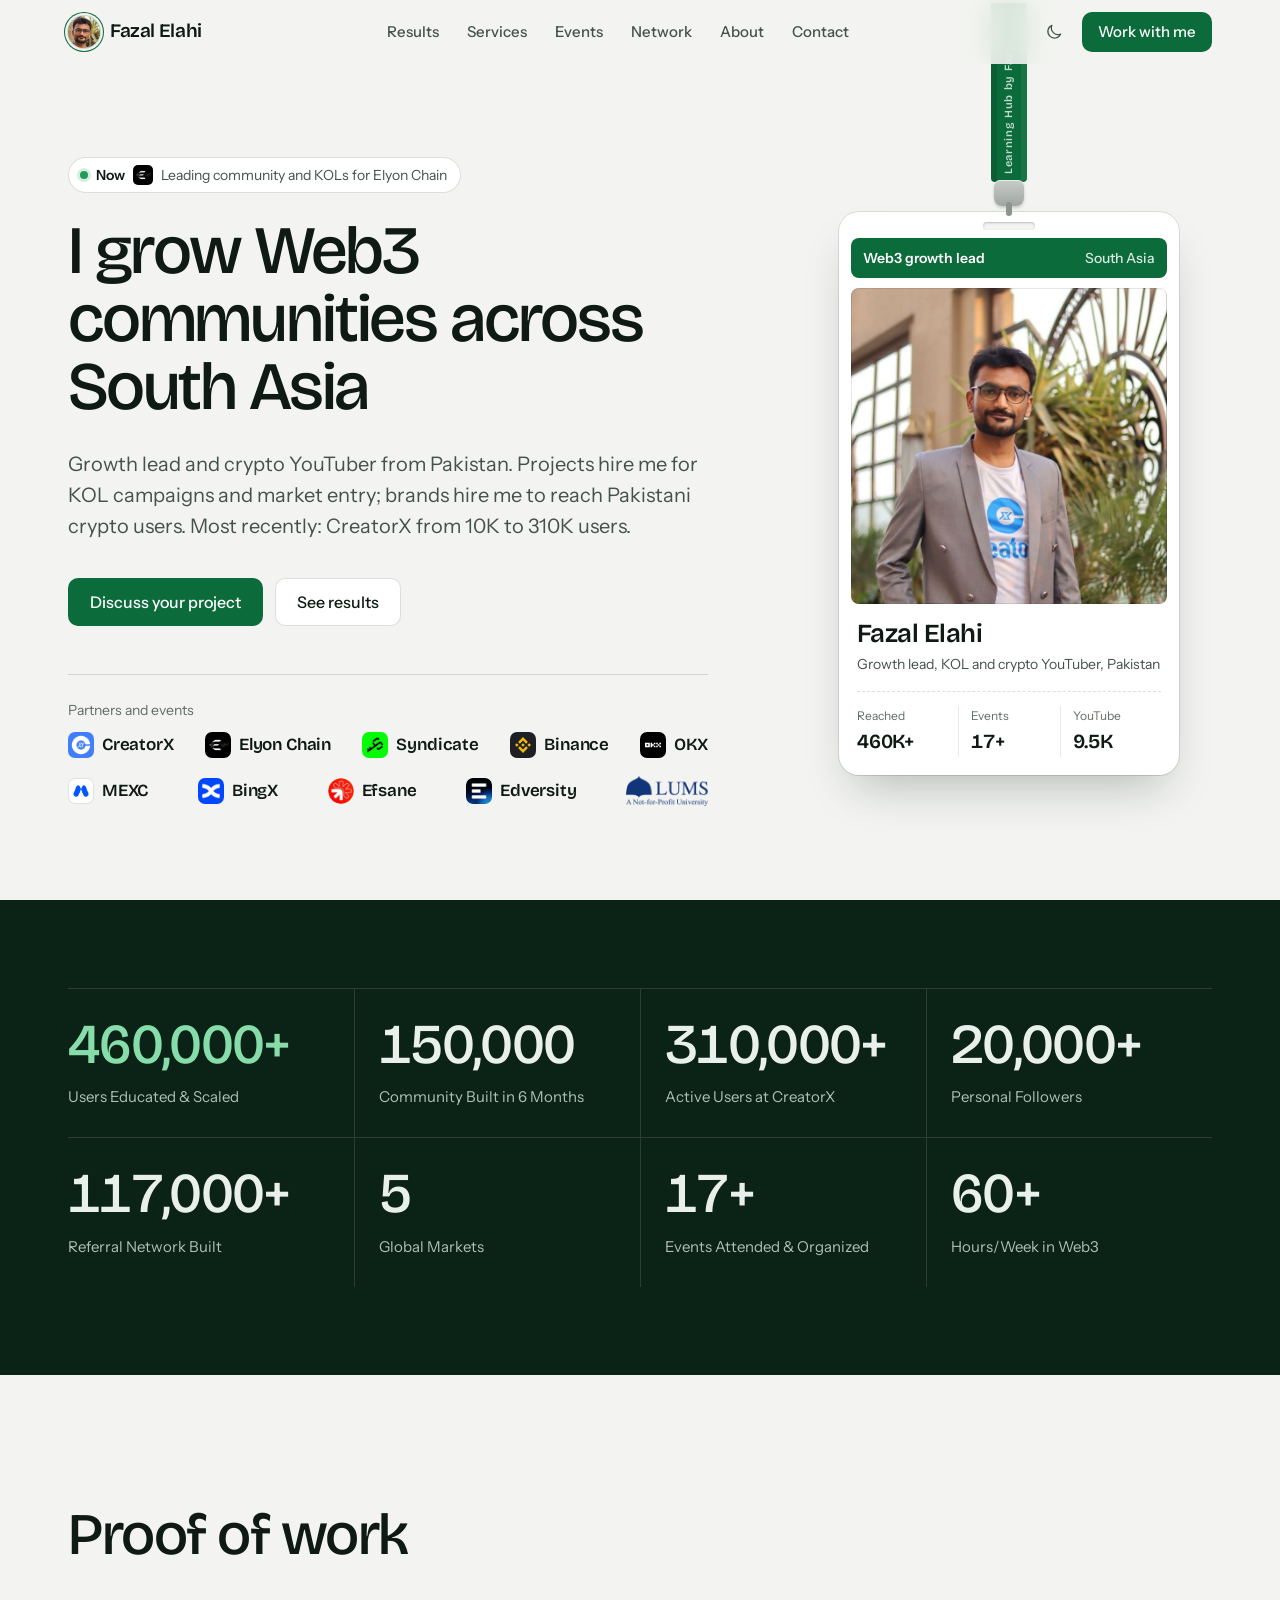
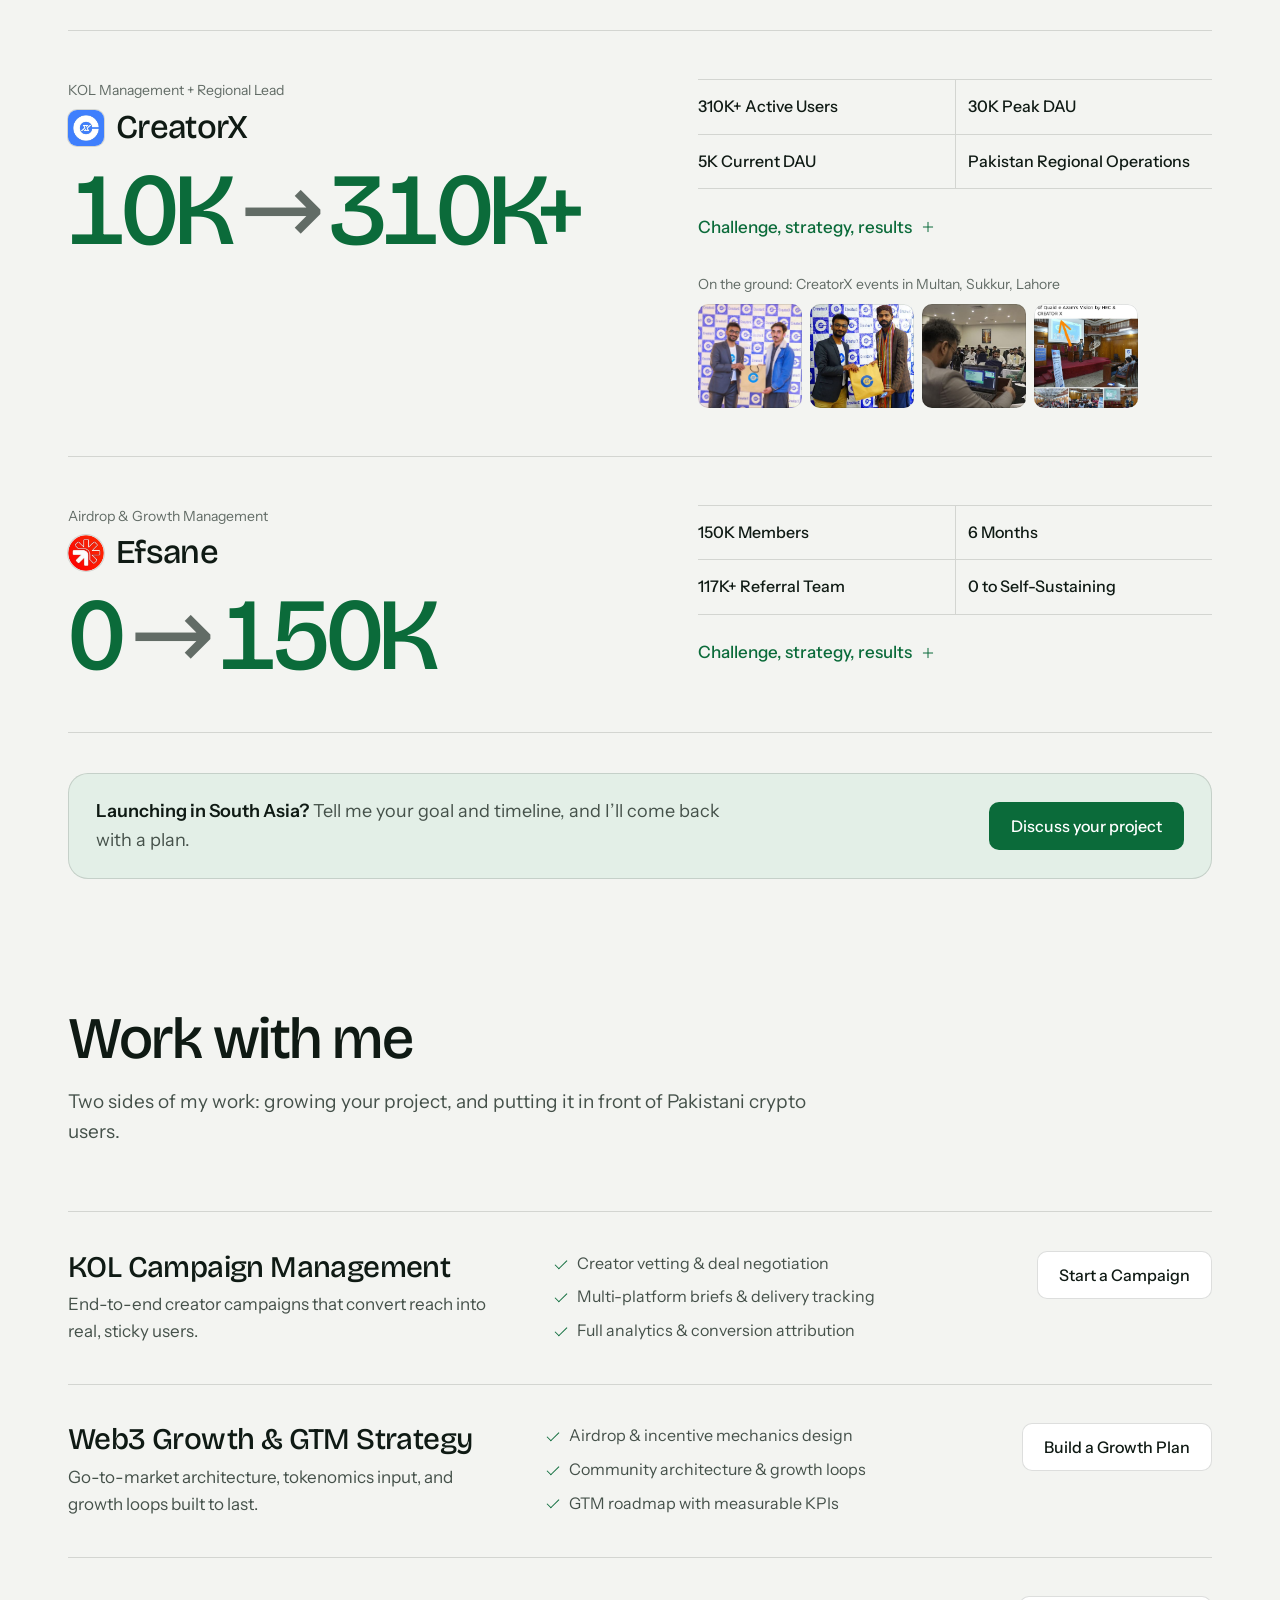
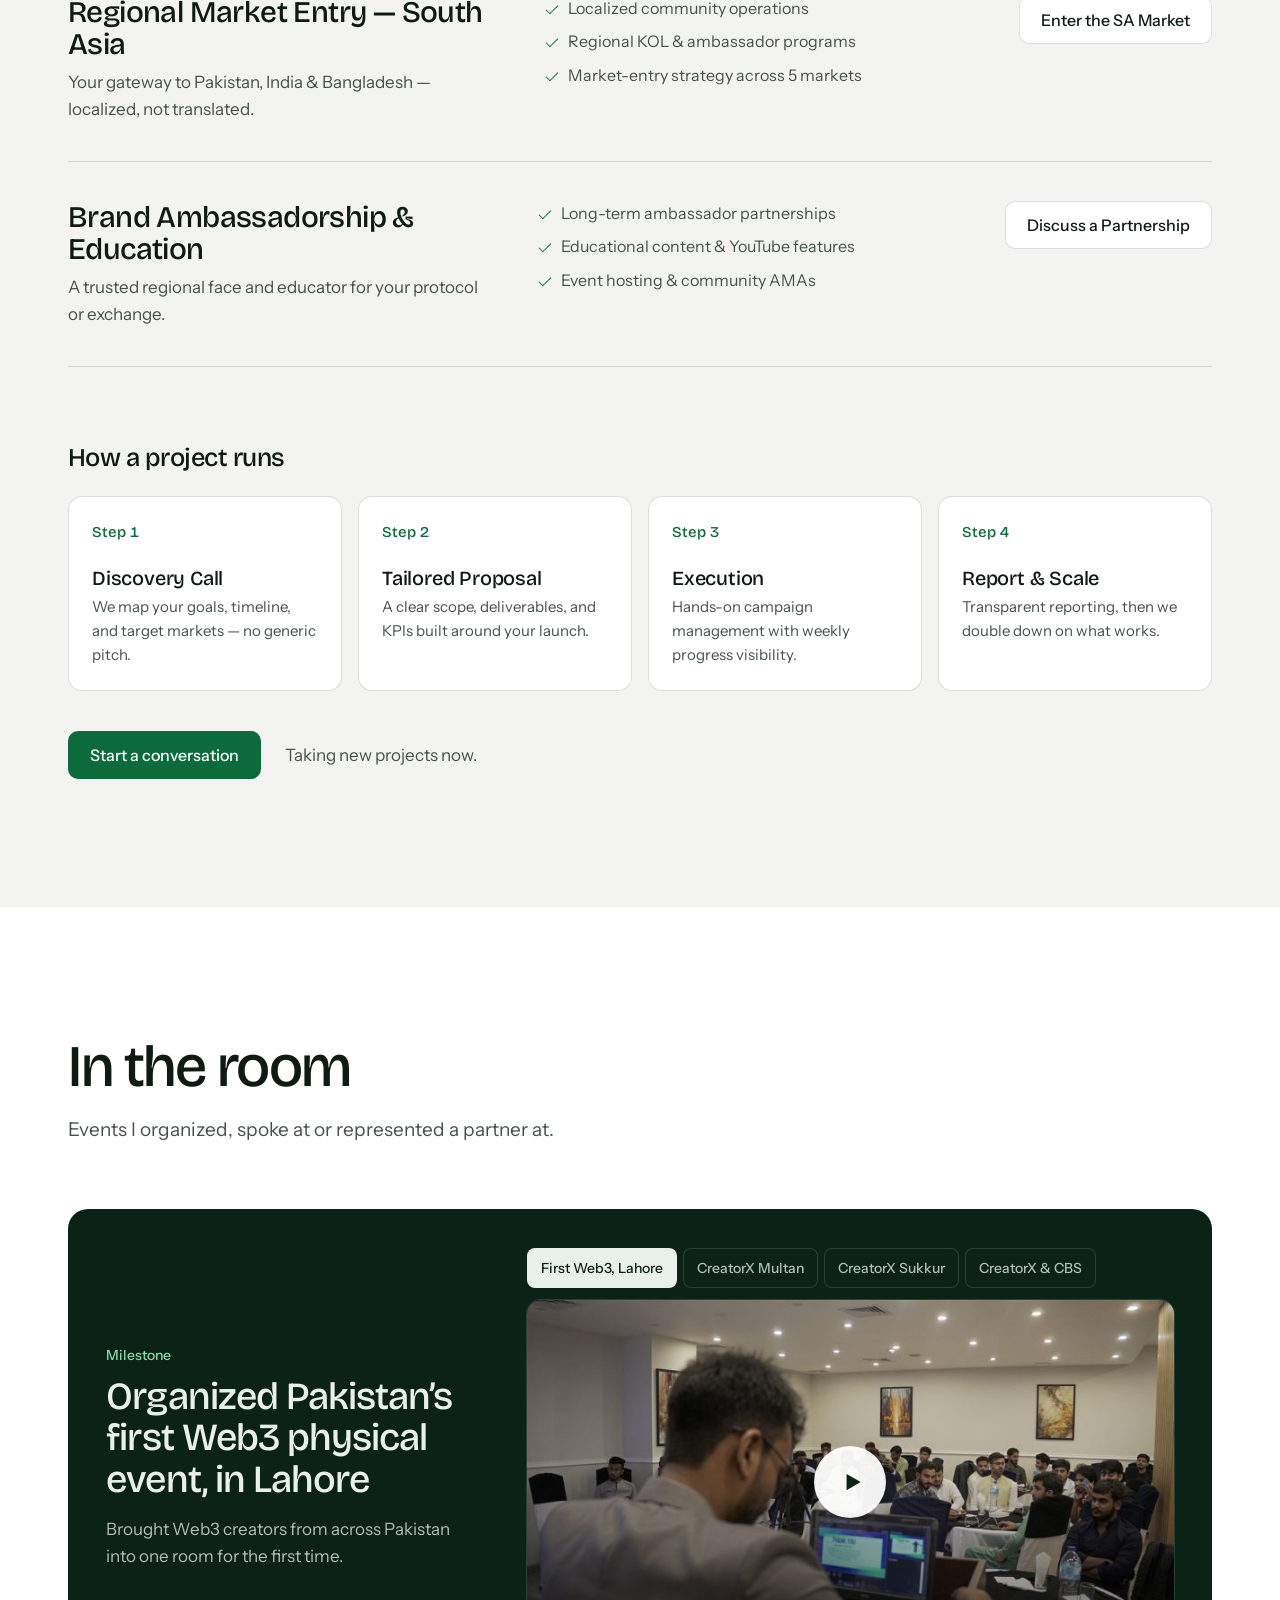
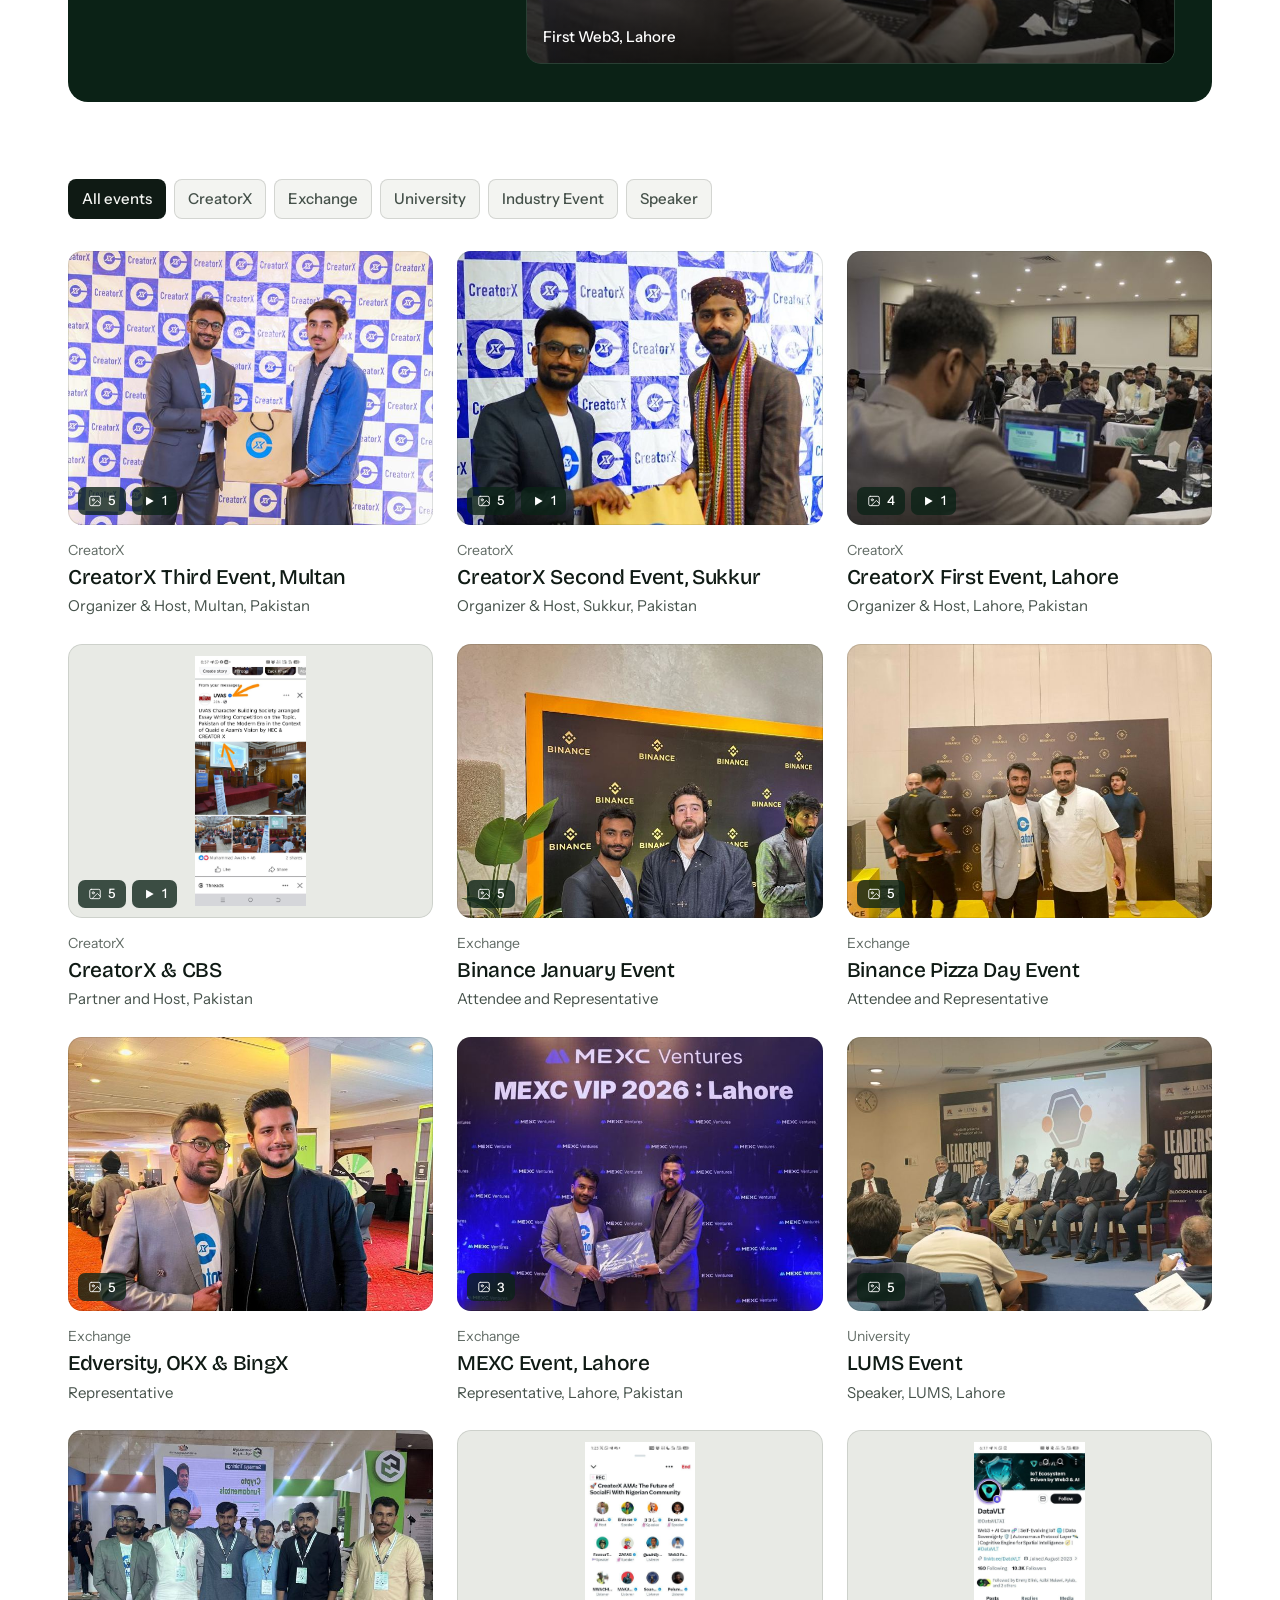
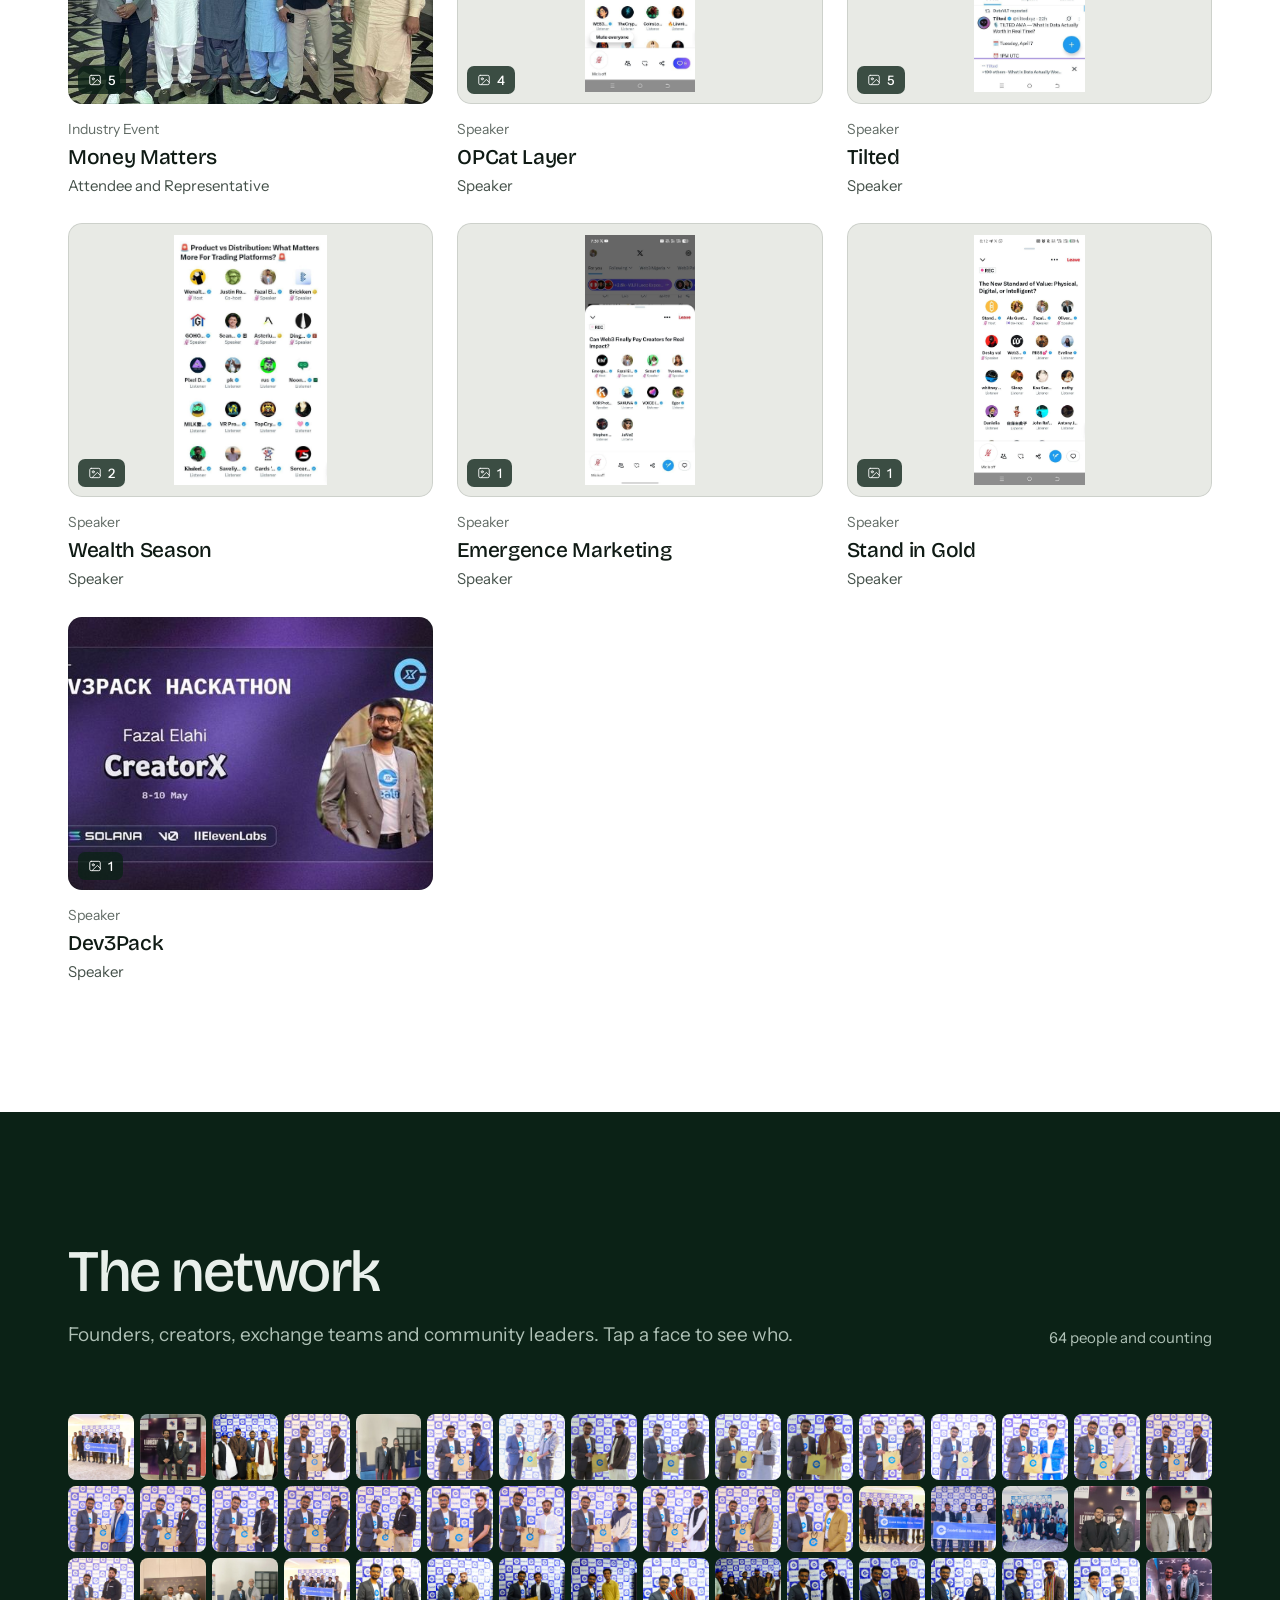
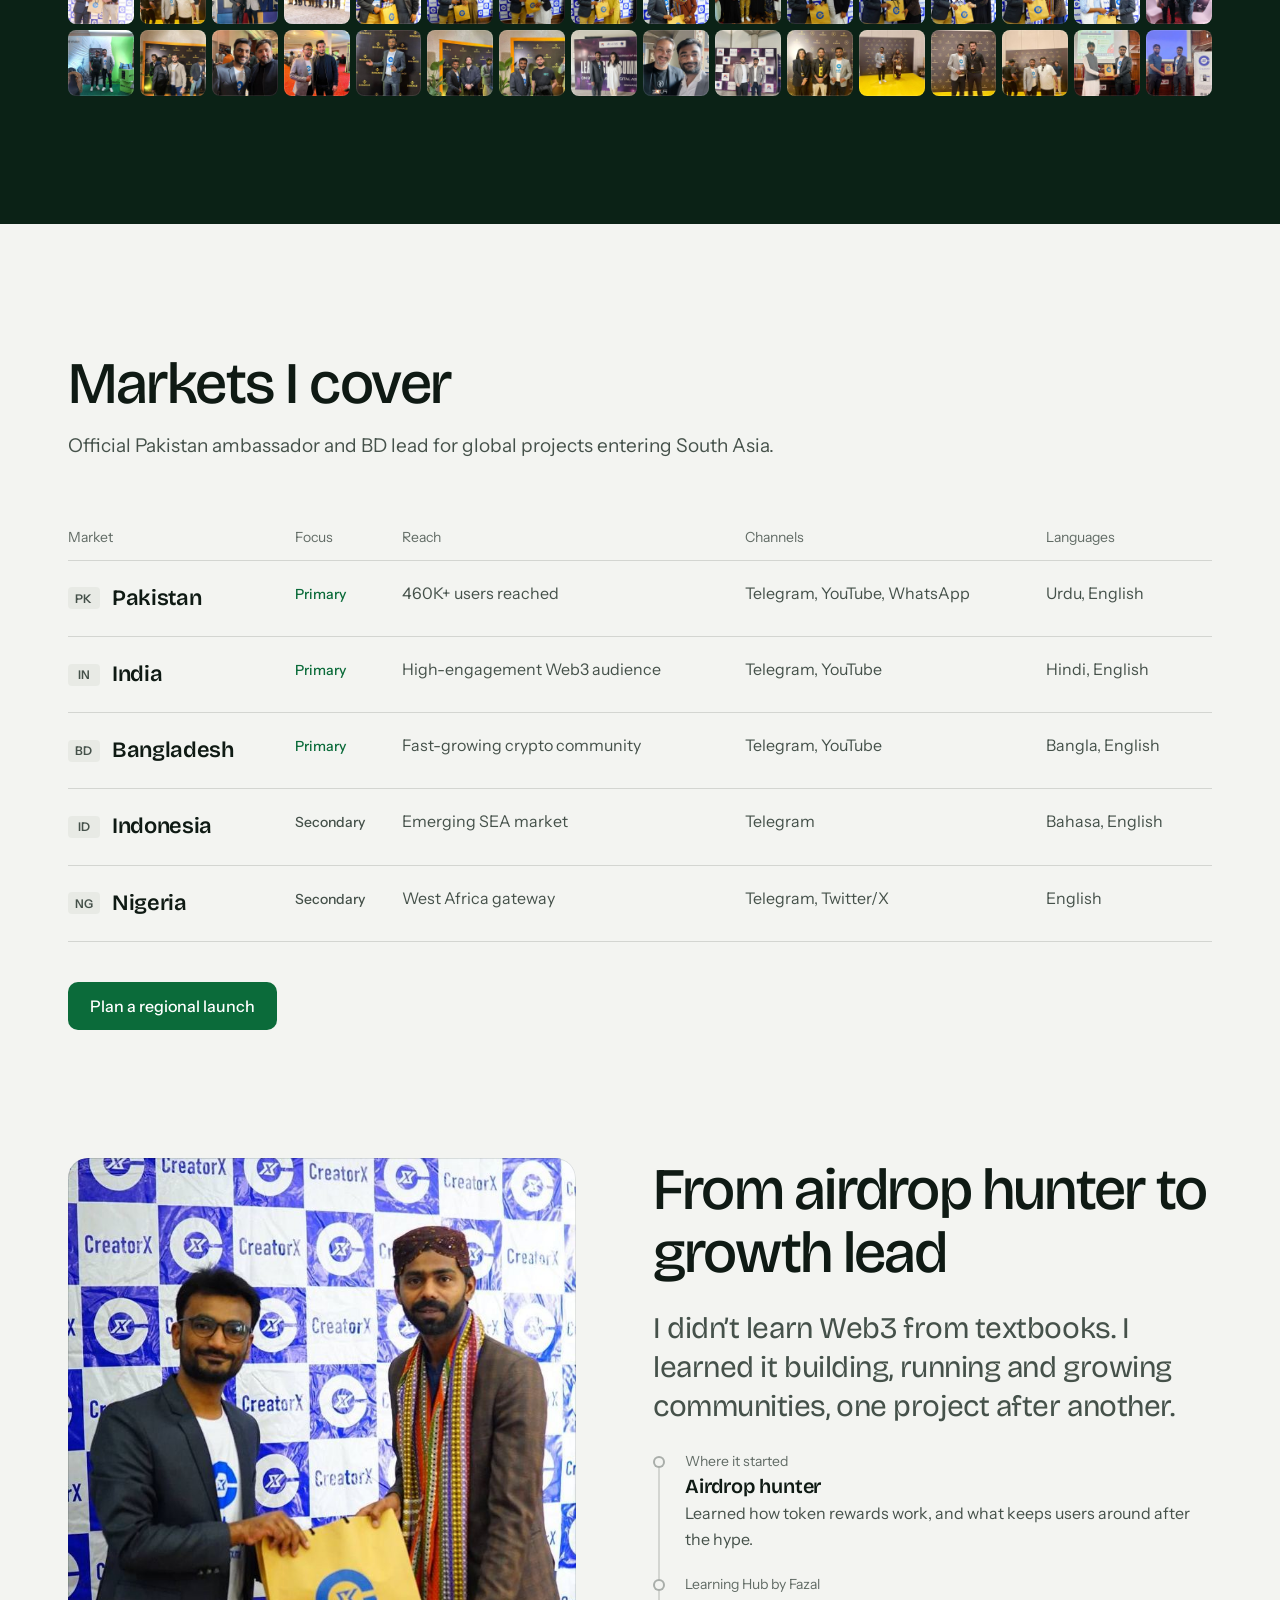
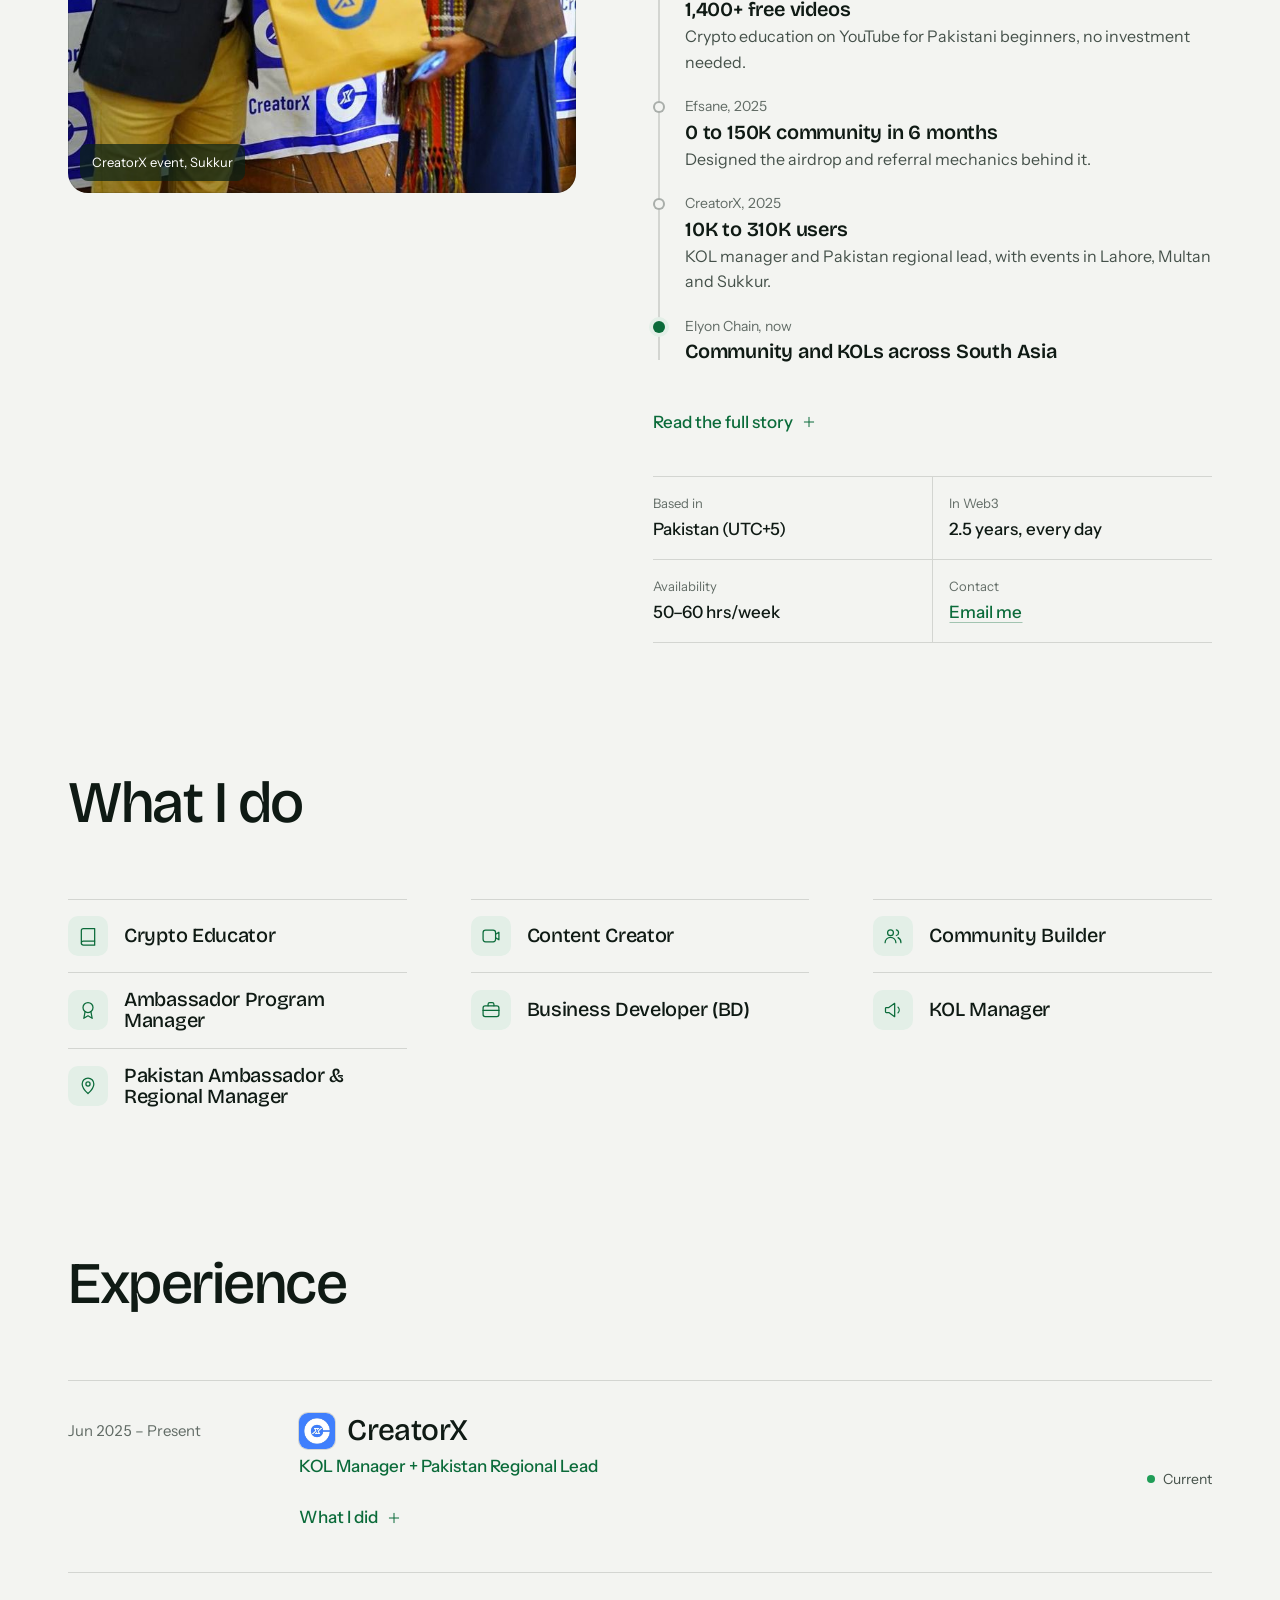
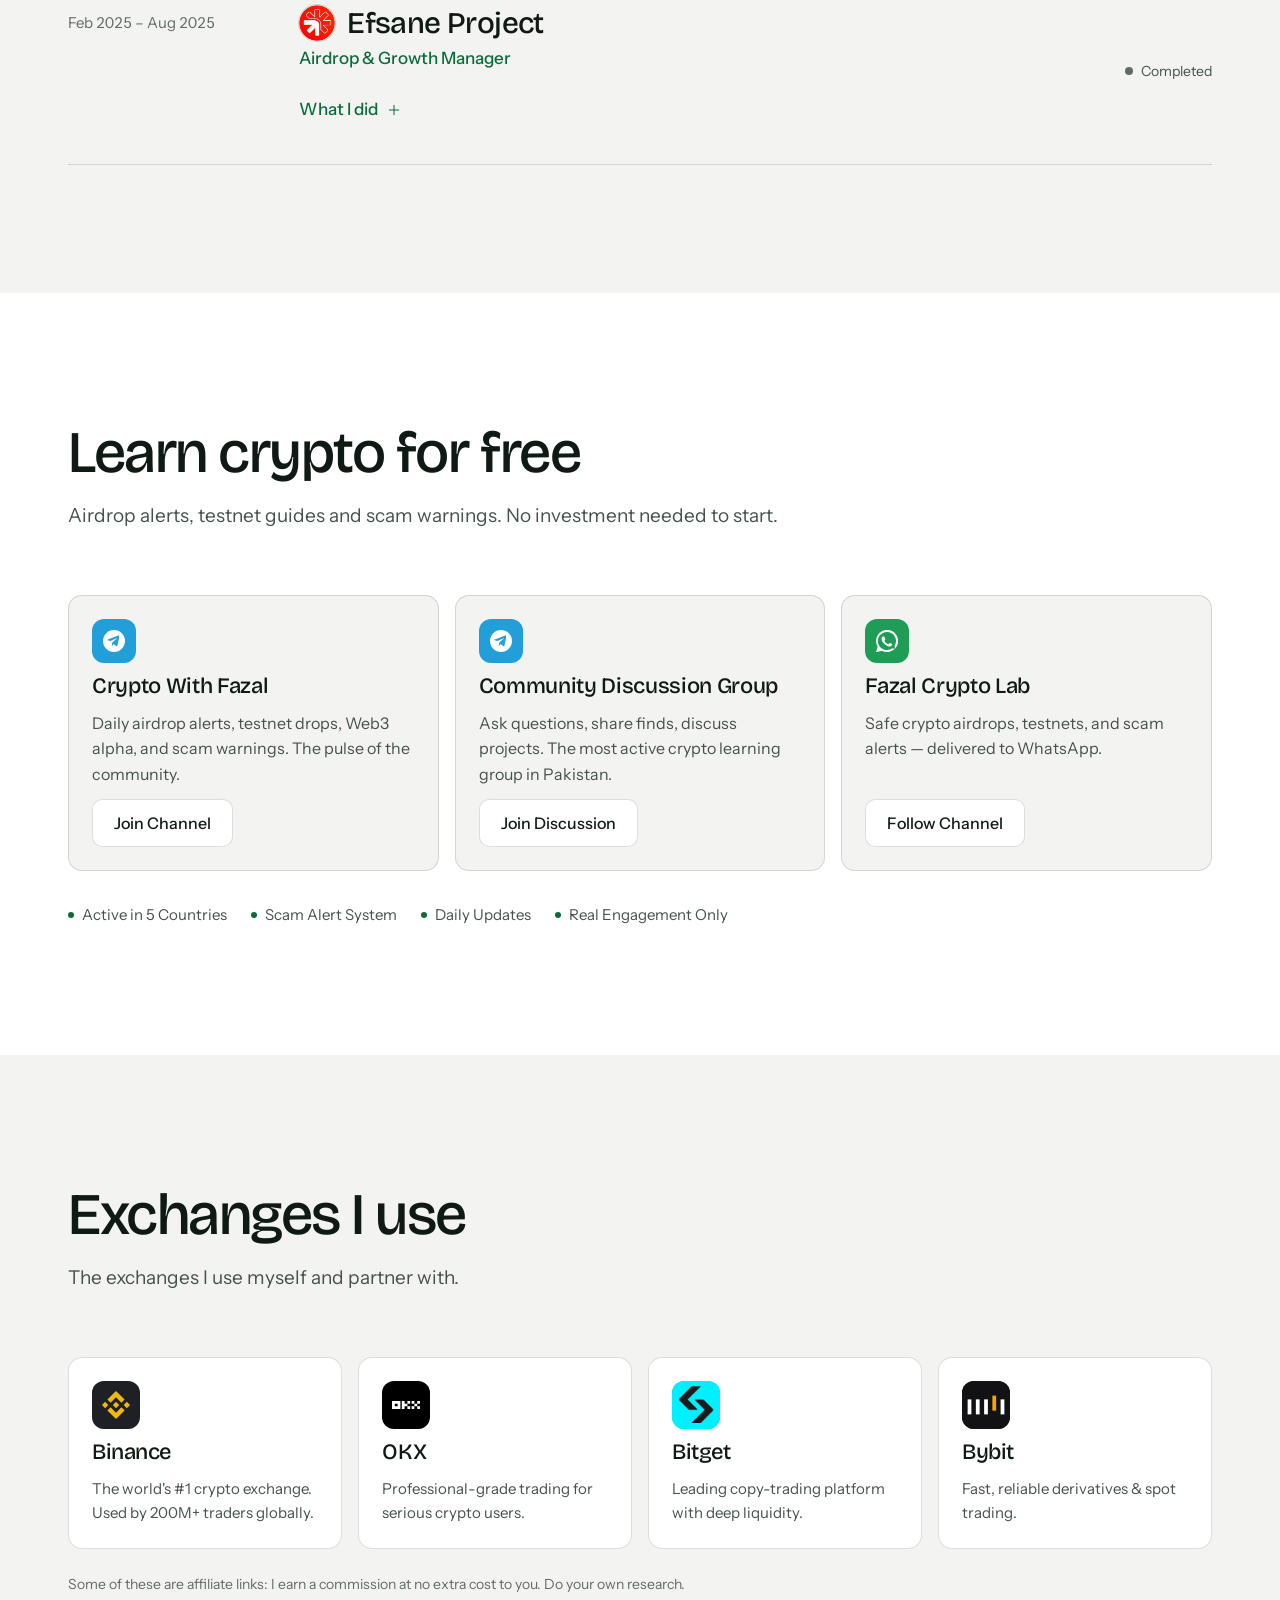
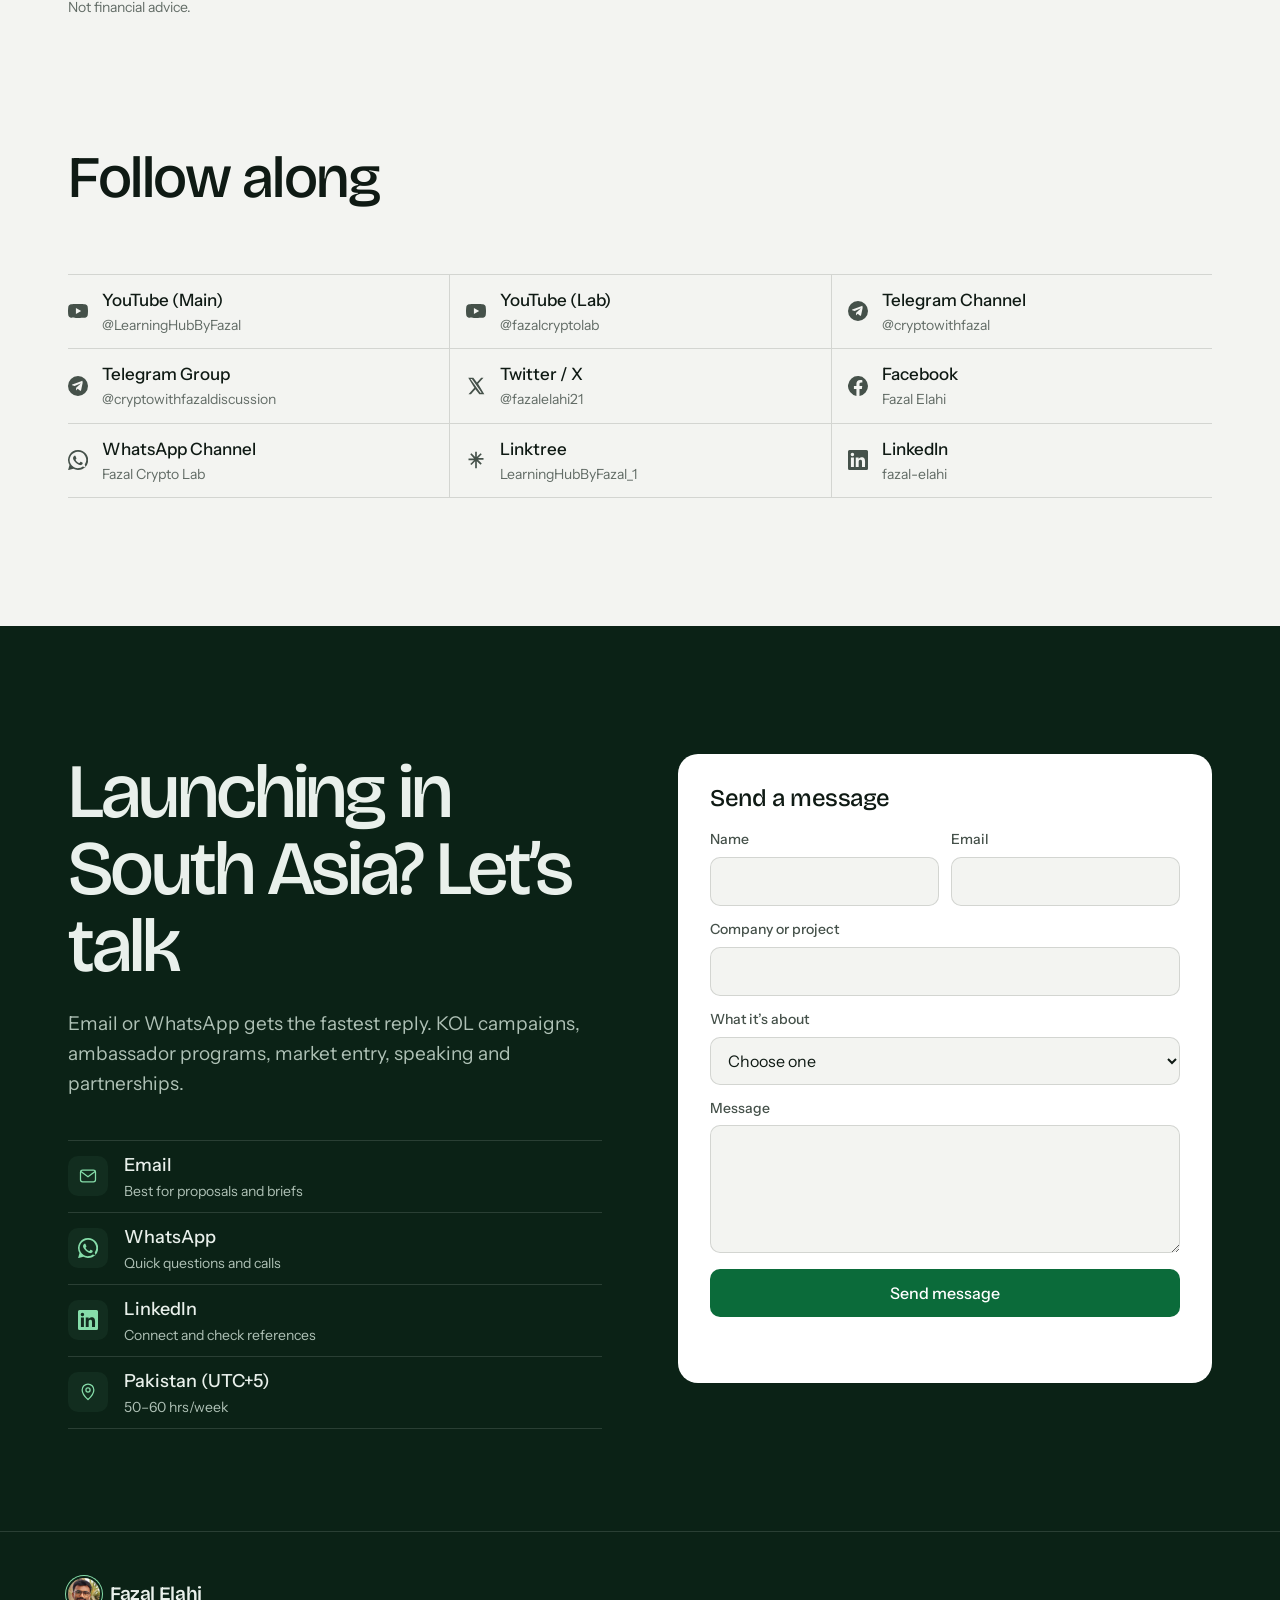
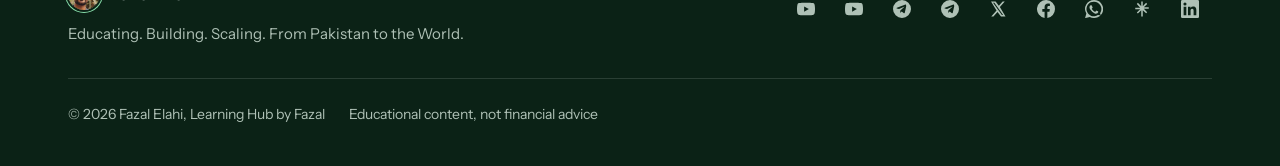
==== index.html @ 9061a182 "Even partner grid on mobile; event photos beside the pass are clickable - Phones: partners and event" ====
<!DOCTYPE html>
<html lang="en">
<head>
<meta charset="UTF-8">
<meta name="viewport" content="width=device-width, initial-scale=1.0, viewport-fit=cover">
<meta name="theme-color" content="#F3F4F1">

<title>Fazal Elahi — Crypto Educator, Content Creator & Web3 Growth Specialist | Pakistan</title>
<meta name="description" content="Fazal Elahi is a Pakistani crypto educator and Web3 growth lead. KOL campaigns, ambassador programs and market entry for projects coming to Pakistan, India and Bangladesh. 460K+ users reached.">
<link rel="canonical" href="https://fazalelahi.xyz/">
<link rel="icon" href="favicon-32.png" type="image/png" sizes="32x32">
<link rel="icon" href="favicon-192.png" type="image/png" sizes="192x192">
<link rel="apple-touch-icon" href="apple-touch-icon.png">

<!-- Open Graph -->
<meta property="og:title" content="Fazal Elahi — Web3 growth across South Asia">
<meta property="og:description" content="KOL campaigns, ambassador programs and market entry for Web3 projects coming to Pakistan, India and Bangladesh. Free crypto education for everyone else.">
<meta property="og:type" content="profile">
<meta property="og:image" content="https://fazalelahi.xyz/og.jpg">
<meta property="og:image:width" content="1200">
<meta property="og:image:height" content="630">
<meta property="og:url" content="https://fazalelahi.xyz/">
<meta name="twitter:card" content="summary_large_image">
<meta name="twitter:site" content="@fazalelahi21">
<meta name="twitter:creator" content="@fazalelahi21">
<meta name="twitter:image" content="https://fazalelahi.xyz/og.jpg">

<!-- Fonts: Bricolage Grotesque (display) + Instrument Sans (text), self-hosted latin subsets (OFL) -->
<link rel="preload" as="font" type="font/woff2" href="assets/fonts/instrument-latin.woff2" crossorigin>
<link rel="preload" as="font" type="font/woff2" href="assets/fonts/bricolage-latin.woff2" crossorigin>
<link rel="preload" as="image" href="fazal-720.jpg" fetchpriority="high">
<link rel="preconnect" href="https://cdn.jsdelivr.net" crossorigin>

<script type="application/ld+json">
{
  "@context": "https://schema.org",
  "@type": "Person",
  "name": "Fazal Elahi",
  "jobTitle": "Crypto Educator, Content Creator & Web3 Growth Specialist",
  "email": "fazalelahi5577@gmail.com",
  "url": "https://fazalelahi.xyz/",
  "image": "https://fazalelahi.xyz/fazal.jpg",
  "worksFor": { "@type": "Organization", "name": "CreatorX" },
  "address": { "@type": "PostalAddress", "addressCountry": "PK" },
  "sameAs": [
    "https://www.youtube.com/@LearningHubByFazal",
    "https://t.me/cryptowithfazal",
    "https://x.com/fazalelahi21",
    "https://www.linkedin.com/in/fazal-elahi-bb59a8212",
    "https://web.facebook.com/profile.php?id=61577253396008",
    "https://linktr.ee/LearningHubByFazal_1"
  ]
}
</script>

<script>(function(){try{var t=localStorage.getItem('fe-theme');if(t!=='dark'&&t!=='light')t=matchMedia('(prefers-color-scheme: dark)').matches?'dark':'light';document.documentElement.dataset.theme=t;if(t==='dark')document.querySelector('meta[name=theme-color]').content='#0D1310'}catch(e){}})()</script>
<style>
@font-face{font-family:'Bricolage Grotesque';font-style:normal;font-weight:400 600;font-stretch:100%;font-display:swap;
  src:url(assets/fonts/bricolage-latin.woff2) format('woff2');
  unicode-range:U+0000-00FF,U+0131,U+0152-0153,U+02BB-02BC,U+02C6,U+02DA,U+02DC,U+0304,U+0308,U+0329,U+2000-206F,U+20AC,U+2122,U+2191-2193,U+2212,U+2215,U+FEFF,U+FFFD}
@font-face{font-family:'Instrument Sans';font-style:normal;font-weight:400 600;font-stretch:100%;font-display:swap;
  src:url(assets/fonts/instrument-latin.woff2) format('woff2');
  unicode-range:U+0000-00FF,U+0131,U+0152-0153,U+02BB-02BC,U+02C6,U+02DA,U+02DC,U+0304,U+0308,U+0329,U+2000-206F,U+20AC,U+2122,U+2191-2193,U+2212,U+2215,U+FEFF,U+FFFD}
/* =====================================================================
   FAZAL ELAHI — v3 "Field pass"
   Light, photo-led layout. Neutrals tinted toward Pakistan green; the one
   accent is that green. The signature object is the event pass in the hero.
   ===================================================================== */
:root{
  --bg:#F3F4F1; --surface:#FFFFFF; --raised:#E8EAE5;
  --ink:#0F1A14; --ink2:#45514A; --muted:#626C66;
  --line:rgba(15,26,20,.14); --line-soft:rgba(15,26,20,.10); --line-strong:rgba(15,26,20,.32);
  --hover:rgba(15,26,20,.05); --hover-2:rgba(15,26,20,.08); --nav-bg:rgba(243,244,241,.88); --img-ring:rgba(15,26,20,.12);
  --accent:#0B6B3A; --accent-line:rgba(11,107,58,.35);
  --green:#0B6B3A; --green-2:#095A31; --green-tint:#E3EFE7;
  --deep:#0B2216; --deep-2:#122D1F; --deep-3:#193A29;
  --on-deep:#E9F0EB; --on-deep-2:#AFC1B6; --on-deep-line:rgba(233,240,235,.14);
  --mint:#86DDAA;
  --display:'Bricolage Grotesque',ui-sans-serif,system-ui,sans-serif;
  --text:'Instrument Sans',ui-sans-serif,system-ui,-apple-system,'Segoe UI',sans-serif;
  --ease:cubic-bezier(.22,1,.36,1);
  --r-xs:6px; --r-sm:10px; --r:14px; --r-lg:20px;
  --pad:clamp(20px,5vw,48px);
  --sec:clamp(72px,10vw,128px);
  --nav-h:64px;
  color-scheme:light;
}
/* Dark theme: follows the device setting, or the toggle in the menu */
[data-theme="dark"]{
  --bg:#0D1310; --surface:#151C18; --raised:#1F2822;
  --ink:#E8EEEA; --ink2:#AAB9B0; --muted:#8B998F;
  --line:rgba(232,238,234,.15); --line-soft:rgba(232,238,234,.11); --line-strong:rgba(232,238,234,.38);
  --hover:rgba(232,238,234,.06); --hover-2:rgba(232,238,234,.10); --nav-bg:rgba(13,19,16,.88); --img-ring:rgba(232,238,234,.10);
  --green:#12804A; --green-2:#16925A; --green-tint:#183024;
  --deep:#06140C; --deep-2:#0E2417; --deep-3:#163322;
  --accent:#86DDAA; --accent-line:rgba(134,221,170,.4);
  color-scheme:dark;
}
[data-theme="dark"] .dark{box-shadow:inset 0 1px 0 var(--on-deep-line),inset 0 -1px 0 var(--on-deep-line)}
*,*::before,*::after{margin:0;padding:0;box-sizing:border-box}
html{scroll-behavior:smooth;scroll-padding-top:calc(var(--nav-h) + 16px);-webkit-text-size-adjust:100%}
body{background:var(--bg);color:var(--ink);font-family:var(--text);font-size:17px;line-height:1.6;
  -webkit-font-smoothing:antialiased;overflow-x:clip;font-feature-settings:"ss01"}
img,video,iframe{display:block;max-width:100%}
img{height:auto}
a{color:inherit;text-decoration:none}
button{font:inherit;color:inherit;background:none;border:0;cursor:pointer}
ul,ol{list-style:none}
h1,h2,h3,h4{font-family:var(--display);font-weight:500;line-height:1.08;letter-spacing:-.02em;color:var(--ink)}
::selection{background:var(--green);color:#fff}
[hidden]{display:none!important}
.sr-only{position:absolute;width:1px;height:1px;overflow:hidden;clip:rect(0 0 0 0);white-space:nowrap}
.num{font-variant-numeric:tabular-nums}

:focus-visible{outline:2px solid var(--accent);outline-offset:3px;border-radius:4px}
.dark :focus-visible{outline-color:var(--mint)}
.skip{position:absolute;left:-9999px;top:8px;z-index:9999;background:var(--ink);color:#fff;padding:12px 16px;border-radius:var(--r-sm)}
.skip:focus{left:8px}

.wrap{max-width:1240px;margin:0 auto;padding-inline:var(--pad)}
section{padding-block:var(--sec);position:relative}
.dark{background:var(--deep);color:var(--on-deep)}
.dark h1,.dark h2,.dark h3,.dark h4{color:var(--on-deep)}

/* ---------- section heads ---------- */
.head{display:grid;grid-template-columns:minmax(0,1fr);gap:16px;margin-bottom:clamp(40px,5vw,64px);max-width:760px}
.head h2{font-size:clamp(34px,4.6vw,60px);letter-spacing:-.025em}
.head p{font-size:clamp(17px,1.5vw,19px);color:var(--ink2);max-width:60ch}
.dark .head p{color:var(--on-deep-2)}
.head-row{display:flex;flex-wrap:wrap;align-items:flex-end;justify-content:space-between;gap:24px;margin-bottom:clamp(40px,5vw,64px)}
.head-row .head{margin-bottom:0}

/* ---------- buttons ---------- */
.btn{display:inline-flex;align-items:center;justify-content:center;gap:10px;min-height:48px;padding:0 22px;
  border-radius:var(--r-sm);font-weight:500;font-size:16px;line-height:1;white-space:nowrap;
  transition:background-color .16s var(--ease),border-color .16s var(--ease),color .16s var(--ease),transform .16s var(--ease)}
.btn:active{transform:scale(.98)}
.btn svg{width:18px;height:18px;flex:none}
.btn-primary{background:var(--green);color:#fff}
.btn-primary:hover{background:var(--green-2)}
.btn-secondary{background:var(--surface);color:var(--ink);box-shadow:inset 0 0 0 1px var(--line)}
.btn-secondary:hover{box-shadow:inset 0 0 0 1px var(--line-strong)}
.btn-light{background:var(--on-deep);color:var(--deep)}
.btn-light:hover{background:#fff}
.btn-ghost-dark{color:var(--on-deep);box-shadow:inset 0 0 0 1px var(--on-deep-line)}
.btn-ghost-dark:hover{box-shadow:inset 0 0 0 1px rgba(233,240,235,.4)}
.link{color:var(--accent);font-weight:500;text-decoration:underline;text-decoration-thickness:1px;text-underline-offset:4px;
  text-decoration-color:var(--accent-line);transition:text-decoration-color .16s var(--ease)}
.link:hover{text-decoration-color:currentColor}
.dark .link{color:var(--mint);text-decoration-color:rgba(134,221,170,.4)}

/* details "read more" */
details.more{margin-top:16px}
details.more summary{display:inline-flex;align-items:center;gap:8px;min-height:44px;cursor:pointer;list-style:none;
  font-weight:500;color:var(--accent)}
details.more summary::-webkit-details-marker{display:none}
details.more summary svg{width:16px;height:16px;transition:transform .2s var(--ease)}
details.more[open] summary svg{transform:rotate(45deg)}
details.more p,details.more .case-block{color:var(--ink2);margin-top:8px;max-width:65ch}
.case-block strong{color:var(--ink);font-weight:600}

/* ============================ NAV ============================ */
#nav{position:fixed;inset:0 0 auto 0;z-index:1000;height:var(--nav-h);
  background:var(--nav-bg);backdrop-filter:saturate(1.4) blur(14px);-webkit-backdrop-filter:saturate(1.4) blur(14px);
  border-bottom:1px solid transparent;transition:border-color .2s var(--ease)}
#nav.scrolled{border-bottom-color:var(--line)}
.nav-in{height:100%;display:flex;align-items:center;justify-content:space-between;gap:24px}
.brand{display:inline-flex;align-items:center;gap:10px;min-height:44px;font-family:var(--display);font-weight:600;font-size:19px;letter-spacing:-.02em}
.brand-avatar{width:32px;height:32px;border-radius:50%;object-fit:cover;flex:none;box-shadow:0 0 0 1px var(--line),0 0 0 3px var(--bg),0 0 0 4px var(--accent)}
footer .brand-avatar{box-shadow:0 0 0 2px var(--deep),0 0 0 3px var(--mint)}
.nav-links{display:flex;gap:4px}
.nav-links a{display:inline-flex;align-items:center;min-height:40px;padding:0 12px;border-radius:8px;font-size:15px;font-weight:500;color:var(--ink2);
  transition:color .16s var(--ease),background-color .16s var(--ease)}
.nav-links a:hover{color:var(--ink);background:var(--hover)}
.nav-links a.active{color:var(--ink);background:var(--hover-2)}
.nav-cta{min-height:40px;padding:0 16px;font-size:15px}
.burger{display:none;width:44px;height:44px;border-radius:10px;place-items:center}
.nav-end{display:flex;align-items:center;gap:8px}
.theme-btn{width:40px;height:40px;border-radius:10px;display:grid;place-items:center;color:var(--ink2);transition:background-color .16s var(--ease),color .16s var(--ease)}
.theme-btn:hover{background:var(--hover);color:var(--ink)}
.theme-btn svg{width:20px;height:20px}
.theme-btn .sun{display:none}
[data-theme="dark"] .theme-btn .sun{display:block}
[data-theme="dark"] .theme-btn .moon{display:none}
@media (max-width:1020px){.theme-btn{width:44px;height:44px}}
.burger svg{width:22px;height:22px}
@media (max-width:1020px){.nav-links,.nav-cta{display:none}.burger{display:grid}}

#mobileNav{position:fixed;inset:0;z-index:1100;background:var(--bg);display:flex;flex-direction:column;
  padding:12px var(--pad) calc(24px + env(safe-area-inset-bottom));visibility:hidden;opacity:0;
  transition:opacity .2s var(--ease),visibility 0s linear .2s}
#mobileNav.open{visibility:visible;opacity:1;transition:opacity .2s var(--ease)}
.mnav-top{display:flex;align-items:center;justify-content:space-between;height:40px;margin-bottom:24px}
.mnav-links{display:flex;flex-direction:column;border-top:1px solid var(--line)}
.mnav-links a{display:flex;align-items:center;justify-content:space-between;min-height:60px;border-bottom:1px solid var(--line);
  font-family:var(--display);font-size:28px;font-weight:500;letter-spacing:-.02em}
.mnav-links a svg{width:20px;height:20px;color:var(--muted)}
.mnav-cta{margin-top:auto;display:grid;gap:12px}
.mnav-cta .btn{width:100%}

/* ============================ HERO ============================ */
#hero{padding-top:calc(var(--nav-h) + clamp(40px,7vw,96px));padding-bottom:clamp(56px,7vw,96px);
  min-height:min(100svh,980px);display:flex;align-items:center;overflow:hidden}
.hero-grid{display:grid;grid-template-columns:minmax(0,1.3fr) minmax(0,.8fr);gap:clamp(32px,6vw,96px);align-items:center;width:100%}
.hero-kicker{display:flex;align-items:center;gap:10px;font-size:15px;color:var(--ink2);margin-bottom:24px}
.hero-kicker .flag{width:22px;height:15px;border-radius:3px;flex:none;box-shadow:0 0 0 1px var(--line)}
#hero h1{font-size:clamp(42px,5.3vw,78px);line-height:1;letter-spacing:-.032em;margin-bottom:28px}
#hero h1 .line{display:block}
@media (min-width:901px){#hero h1 .line{white-space:nowrap}}
.hero-sub{font-size:clamp(17px,1.6vw,20px);line-height:1.55;color:var(--ink2);max-width:36em;margin-bottom:36px}
.hero-cta{display:flex;flex-wrap:wrap;gap:12px;margin-bottom:48px}
.hero-partners{display:flex;flex-wrap:wrap;align-items:baseline;gap:8px 24px;padding-top:24px;border-top:1px solid var(--line);max-width:640px}
.hero-partners>span{font-size:14px;color:var(--muted);flex:0 0 100%}
.hero-partners ul{display:flex;flex-wrap:wrap;align-items:center;justify-content:space-between;gap:14px 24px;width:100%}
@media (max-width:600px){
  .hero-partners ul{display:grid;grid-template-columns:repeat(2,minmax(0,1fr));gap:14px 16px}
  .hero-partners li{font-size:16px;min-width:0}
}
.hero-partners li{display:inline-flex;align-items:center;gap:8px;height:32px;font-family:var(--display);font-weight:600;font-size:17px;letter-spacing:-.01em;color:var(--ink)}
.lg{width:26px;height:26px;border-radius:7px;flex:none;display:grid;place-items:center;overflow:hidden}
.lg svg{width:16px;height:16px}
.lg img{width:100%;height:100%;object-fit:cover}
.lg-white{background:#fff;box-shadow:inset 0 0 0 1px rgba(15,26,20,.12)}
.lg-white img{width:78%;height:78%;object-fit:contain}
.lg-binance{background:#1E2026;color:#F0B90B}
.lg-okx{background:#000;color:#fff}
.lg-wide{height:30px;width:auto}
[data-theme="dark"] .lg-wide{filter:brightness(0) invert(1);opacity:.9}
.wm-creatorx{color:#2F6BFF}
[data-theme="dark"] .wm-creatorx{color:#7EA4FF}

/* the event pass — the one rich object on the page */
.hero-visual{position:relative;display:flex;justify-content:center;align-self:start;margin-top:calc(-1 * (var(--nav-h) + clamp(40px,7vw,96px)))}
.hero-visual .pass{z-index:2}
/* "Now" line: the current role, so visitors see he's active today */
.now{display:inline-flex;align-items:center;gap:8px;min-height:36px;padding:0 14px 0 12px;margin-bottom:24px;border-radius:18px;
  background:var(--surface);box-shadow:inset 0 0 0 1px var(--line);font-size:14px;color:var(--ink2);transition:box-shadow .16s var(--ease)}
.now:hover{box-shadow:inset 0 0 0 1px var(--line-strong)}
.now img{width:20px;height:20px;border-radius:5px}
.now-k{font-weight:600;color:var(--ink)}
.now-s{display:none}
@media (max-width:600px){.now-l{display:none}.now-s{display:inline}}
@media (max-width:380px){.now{font-size:12px;gap:6px;padding:0 12px 0 10px}}
.now-dot{width:8px;height:8px;border-radius:50%;background:#1F9D57;box-shadow:0 0 0 3px rgba(31,157,87,.18)}
/* Event prints staged behind the pass: proof that he is in the room */
.print{position:absolute;z-index:1;margin:0;background:#fff;padding:8px 8px 0;border-radius:6px;
  box-shadow:0 1px 0 rgba(15,26,20,.04),0 18px 40px -14px rgba(15,26,20,.35),0 0 0 1px rgba(15,26,20,.06)}
.print{display:block;transition:transform .35s var(--ease),box-shadow .35s var(--ease)}
.print img{display:block;width:100%;aspect-ratio:4/3;object-fit:cover;border-radius:3px}
.print-cap{display:block;font-size:12px;line-height:1;color:#45514A;padding:9px 2px 10px;text-align:right}
.print-a{width:270px;top:250px;right:-124px;transform:rotate(4deg)}
.print-b{width:230px;top:520px;right:-124px;transform:rotate(-3deg)}
/* hover or focus brings the photo in front of the pass, straightened */
.print:hover,.print:focus-visible{z-index:3;transform:rotate(0) translateX(-24px) scale(1.04);
  box-shadow:0 1px 0 rgba(15,26,20,.04),0 28px 56px -16px rgba(15,26,20,.45),0 0 0 1px rgba(15,26,20,.08)}
.print:focus-visible{outline:2px solid var(--green);outline-offset:3px}
@media (prefers-reduced-motion:reduce){.print{transition:none}}
.print-c{display:none}
.print{animation:printIn .7s var(--ease) backwards}
.print-a{animation-delay:.55s}.print-b{animation-delay:.7s}
@keyframes printIn{from{opacity:0;translate:-24px 0}}
@media (min-width:1300px){.hero-visual{justify-content:flex-start}}
@media (min-width:1300px) and (max-width:1439px){.print-a{width:230px;right:-60px}.print-b{width:200px;right:-60px}}
@media (max-width:1299px){.print{display:none}}
.pass{position:relative;width:min(340px,100%);display:flex;flex-direction:column;align-items:center;transform-origin:50% 0;will-change:transform}
.pass-strap{width:36px;height:clamp(170px,14vw,204px);background:var(--green);position:relative;overflow:hidden;
  border-radius:0 0 4px 4px;box-shadow:inset 6px 0 0 rgba(0,0,0,.12),inset -6px 0 0 rgba(255,255,255,.06)}
.pass-strap span{position:absolute;left:50%;bottom:8px;transform:translateX(-50%) rotate(180deg);writing-mode:vertical-rl;white-space:nowrap;
  font-family:var(--display);font-weight:600;font-size:11px;letter-spacing:.06em;color:rgba(255,255,255,.75)}
.pass-clip{width:30px;height:26px;margin-top:-2px;border-radius:6px 6px 8px 8px;background:linear-gradient(#C9CDCA,#9FA5A1);
  box-shadow:inset 0 1px 0 rgba(255,255,255,.6),0 2px 3px rgba(0,0,0,.18);position:relative;z-index:2}
.pass-clip::after{content:'';position:absolute;left:50%;bottom:-10px;width:6px;height:14px;transform:translateX(-50%);border-radius:3px;background:#8D938F}
.pass-card{--surface:#fff;--ink:#0F1A14;--ink2:#45514A;--muted:#626C66;--line:rgba(15,26,20,.14);--line-soft:rgba(15,26,20,.10);--raised:#E8EAE5;color:var(--ink);
  position:relative;width:100%;margin-top:6px;background:var(--surface);border-radius:var(--r-lg);padding:12px 12px 18px;
  box-shadow:0 1px 0 rgba(15,26,20,.04),0 24px 48px -16px rgba(15,26,20,.28),0 0 0 1px var(--line-soft)}
.pass-slot{position:absolute;top:10px;left:50%;transform:translateX(-50%);width:52px;height:8px;border-radius:4px;background:var(--bg);
  box-shadow:inset 0 1px 2px rgba(15,26,20,.25);z-index:3}
.pass-band{display:flex;justify-content:space-between;align-items:center;height:40px;margin:14px 0 10px;padding:0 12px;border-radius:8px;
  background:var(--green);color:#fff;font-weight:600;font-size:14px}
.pass-band span:last-child{font-weight:500;opacity:.85}
.pass-photo{outline:1px solid rgba(15,26,20,.10);outline-offset:-1px;width:100%;height:auto;aspect-ratio:1;object-fit:cover;object-position:50% 12%;border-radius:8px;background:var(--raised)}
.pass-id{padding:16px 6px 0}
.pass-id strong{display:block;font-family:var(--display);font-weight:600;font-size:26px;letter-spacing:-.02em;line-height:1.1}
.pass-id span{display:block;font-size:14px;color:var(--ink2);margin-top:4px}
.pass-facts{display:grid;grid-template-columns:repeat(3,1fr);margin:16px 6px 0;padding-top:14px;border-top:1px dashed var(--line)}
.pass-facts div+div{padding-left:12px;border-left:1px solid var(--line-soft)}
.pass-facts dt{font-size:12px;color:var(--muted)}
.pass-facts dd{font-family:var(--display);font-weight:600;font-size:20px;letter-spacing:-.01em;font-variant-numeric:tabular-nums}

@media (max-width:900px){
  #hero{min-height:0;padding-top:calc(var(--nav-h) + 40px)}
  .hero-grid{grid-template-columns:1fr;gap:8px}
  .hero-visual{margin-top:0;order:2}
  .pass{width:min(300px,82vw)}
  .pass-strap{height:48px}
  .pass-strap span{display:none}
  .pass-id strong{font-size:22px}
  .hero-cta{margin-bottom:40px}
}
@media (max-width:600px){
  #hero{padding-top:calc(var(--nav-h) + 8px)}
  .hero-visual{order:-1;margin-bottom:24px}
  .hero-kicker{display:none}
  .hero-visual{margin-bottom:16px}
  .now{margin-bottom:16px;min-height:32px;font-size:13px}
  #hero h1{margin-bottom:20px}
  .hero-sub{margin-bottom:28px}
  .pass{width:100%;max-width:400px}
  .pass-strap{height:28px}
  .pass-clip{height:22px}
  .pass-card{display:grid;grid-template-columns:104px minmax(0,1fr);grid-template-areas:"band band" "photo id" "photo facts";column-gap:14px;padding:10px 12px 14px}
  .pass-band{grid-area:band;height:34px;margin:12px 0 10px;font-size:13px}
  .pass-photo{grid-area:photo;aspect-ratio:1/1.12;align-self:start}
  .pass-id{grid-area:id;padding:2px 0 0}
  .pass-id strong{font-size:20px}
  .pass-id span{font-size:13px;line-height:1.35}
  .pass-facts{grid-area:facts;margin:10px 0 0;padding-top:8px;align-self:end}
  .pass-facts div+div{padding-left:8px}
  .pass-facts dt{font-size:11px}
  .pass-facts dd{font-size:16px}
}
@media (max-width:560px){
  body{font-size:16px}
  .hero-cta .btn{flex:1 1 100%}
  #hero h1{font-size:clamp(40px,12vw,56px)}
}

/* ============================ STATS ============================ */
#stats{padding-block:clamp(56px,7vw,88px)}
.stats-grid{display:grid;grid-template-columns:repeat(4,minmax(0,1fr));gap:0}
.stat{padding:28px 24px 28px 0;border-top:1px solid var(--on-deep-line);min-width:0}
.stat:nth-child(4n+2),.stat:nth-child(4n+3),.stat:nth-child(4n+4){padding-left:24px;border-left:1px solid var(--on-deep-line)}
.stat-v{font-family:var(--display);font-weight:500;font-size:clamp(36px,4.4vw,60px);line-height:1;letter-spacing:-.03em;
  font-variant-numeric:tabular-nums;color:var(--on-deep);white-space:nowrap}
.stat:first-child .stat-v{color:var(--mint)}
.stat-l{margin-top:12px;font-size:15px;color:var(--on-deep-2);max-width:22ch}
@media (max-width:820px){
  .stats-grid{grid-template-columns:repeat(2,minmax(0,1fr))}
  .stat{padding:24px 16px 24px 0}
  .stat:nth-child(n){padding-left:0;border-left:0}
  .stat:nth-child(2n){padding-left:16px;border-left:1px solid var(--on-deep-line)}
  .stat-v{font-size:clamp(30px,9vw,44px)}
  .stat-l{font-size:14px}
}

/* ============================ ABOUT ============================ */
.about-grid{display:grid;grid-template-columns:minmax(0,1fr) minmax(0,1.1fr);gap:clamp(32px,6vw,96px);align-items:start}
.about-photo{position:relative;border-radius:var(--r-lg);overflow:hidden;background:var(--raised);aspect-ratio:4/5}
.about-photo img{width:100%;height:100%;object-fit:cover}
.about-photo::after{content:'';position:absolute;inset:0;border-radius:inherit;box-shadow:inset 0 0 0 1px var(--img-ring);pointer-events:none}
.about-photo figcaption{position:absolute;left:12px;bottom:12px;right:12px;font-size:13px;color:#fff;
  background:rgba(11,34,22,.72);padding:8px 12px;border-radius:8px;width:fit-content}
.about-text h2{font-size:clamp(34px,4.6vw,60px);letter-spacing:-.03em;margin-bottom:24px}
.journey{margin:8px 0 8px;position:relative}
.journey::before{content:'';position:absolute;left:5px;top:10px;bottom:24px;width:2px;background:var(--line)}
.journey li{position:relative;padding:0 0 20px 32px;display:flex;flex-direction:column;gap:2px}
.journey li::before{content:'';position:absolute;left:0;top:6px;width:12px;height:12px;border-radius:50%;background:var(--bg);box-shadow:inset 0 0 0 2px var(--line-strong)}
.journey .j-now::before{background:var(--accent);box-shadow:0 0 0 4px var(--green-tint)}
.j-k{font-size:14px;color:var(--muted)}
.journey strong{font-family:var(--display);font-weight:600;font-size:20px;letter-spacing:-.01em;line-height:1.25}
.journey li>span:last-child:not(.j-k){color:var(--ink2);font-size:16px}
.pullquote{font-family:var(--display);font-weight:400;font-size:clamp(22px,2.4vw,30px);line-height:1.3;letter-spacing:-.015em;
  color:var(--ink);margin-bottom:24px;max-width:26ch}
.about-text>p{color:var(--ink2);max-width:62ch}
.facts{display:grid;grid-template-columns:repeat(2,minmax(0,1fr));gap:0;margin-top:32px;border-top:1px solid var(--line)}
.facts div{padding:16px 16px 16px 0;border-bottom:1px solid var(--line)}
.facts div:nth-child(2n){padding-left:16px;border-left:1px solid var(--line)}
.facts dt{font-size:13px;color:var(--muted)}
.facts dd{font-weight:500;margin-top:2px;overflow-wrap:anywhere}
.tag-cloud{display:flex;flex-wrap:wrap;gap:8px;margin-top:24px}
.tag{font-size:14px;padding:6px 10px;border-radius:var(--r-xs);background:var(--raised);color:var(--ink2)}
#cvBtn{margin-top:24px}
@media (max-width:860px){.about-grid{grid-template-columns:1fr}.about-photo{aspect-ratio:4/3}}

/* ============================ ROLES ============================ */
.roles-list{display:grid;grid-template-columns:repeat(2,minmax(0,1fr));column-gap:clamp(32px,5vw,72px)}
.role{display:grid;grid-template-columns:40px minmax(0,1fr);gap:16px;padding:24px 0;border-top:1px solid var(--line)}
.role-ic{width:40px;height:40px;border-radius:10px;background:var(--green-tint);color:var(--accent);display:grid;place-items:center}
.role-ic svg{width:20px;height:20px}
.role h3{font-size:22px;letter-spacing:-.015em;margin-bottom:6px}
.role p{display:none}
.roles-list{grid-template-columns:repeat(auto-fill,minmax(260px,1fr))}
.role{align-items:center;padding:16px 0}
.role h3{font-size:20px;margin:0}
@media (max-width:760px){.roles-list{grid-template-columns:1fr}.role{padding:20px 0}
  .role p{display:-webkit-box;-webkit-line-clamp:2;-webkit-box-orient:vertical;overflow:hidden;font-size:15px}}

/* ============================ CASES ============================ */
.case{display:grid;grid-template-columns:minmax(0,1.1fr) minmax(0,1fr);gap:clamp(24px,5vw,80px);padding:clamp(32px,4vw,48px) 0;border-top:1px solid var(--line)}
.case:last-child{border-bottom:1px solid var(--line)}
.case-badge{font-size:14px;color:var(--muted);margin-bottom:8px}
.case h3{font-size:clamp(26px,2.6vw,34px);letter-spacing:-.02em}
.case-stat{font-family:var(--display);font-weight:500;font-size:clamp(52px,8vw,112px);line-height:.95;letter-spacing:-.045em;
  color:var(--accent);margin-top:16px;font-variant-numeric:tabular-nums;white-space:nowrap}
.case-stat .arr{display:inline-block;color:var(--muted);font-weight:400;margin:0 .08em}
.metrics{display:grid;grid-template-columns:repeat(2,minmax(0,1fr));gap:0;border-top:1px solid var(--line)}
.metrics li{padding:14px 12px 14px 0;border-bottom:1px solid var(--line);font-weight:500;font-size:16px}
.metrics li:nth-child(2n){padding-left:12px;border-left:1px solid var(--line)}
.case-proof{margin-top:16px}
.cta-band{display:flex;flex-wrap:wrap;align-items:center;justify-content:space-between;gap:16px 32px;margin-top:40px;padding:24px 28px;
  border-radius:var(--r-lg);background:var(--green-tint);box-shadow:inset 0 0 0 1px var(--line)}
.cta-band p{font-size:18px;color:var(--ink2);max-width:52ch}
.cta-band strong{color:var(--ink);font-weight:600}
@media (max-width:640px){.cta-band{padding:20px}.cta-band .btn{width:100%}}
.proof{margin-top:24px}
.proof-l{font-size:14px;color:var(--muted);margin-bottom:8px}
.proof-row{display:grid;grid-template-columns:repeat(4,minmax(0,1fr));gap:8px;max-width:440px}
.proof-ph{position:relative;aspect-ratio:1;border-radius:10px;overflow:hidden;background:var(--raised)}
.proof-ph img{width:100%;height:100%;object-fit:cover;transition:opacity .16s var(--ease)}
.proof-ph::after{content:'';position:absolute;inset:0;border-radius:inherit;box-shadow:inset 0 0 0 1px var(--img-ring)}
.proof-ph:hover img{opacity:.85}
@media (max-width:860px){.case{grid-template-columns:1fr}.case-stat{font-size:clamp(48px,15vw,72px)}}

/* ============================ EXPERIENCE ============================ */
.exp{display:grid;grid-template-columns:180px minmax(0,1fr) auto;gap:16px clamp(24px,4vw,56px);padding:32px 0;border-top:1px solid var(--line)}
.exp:last-child{border-bottom:1px solid var(--line)}
.exp-when{font-size:15px;color:var(--muted);font-variant-numeric:tabular-nums;padding-top:6px}
.exp h3{font-size:clamp(24px,2.4vw,30px)}
.exp-name{display:flex;align-items:center;gap:12px}
.exp-name a{text-decoration:underline;text-decoration-color:var(--line-strong);text-decoration-thickness:1px;text-underline-offset:5px}
.exp-name a:hover{text-decoration-color:currentColor}
.org-logo{width:36px;height:36px;border-radius:9px;flex:none;object-fit:cover;box-shadow:0 0 0 1px var(--line)}
.lg-round{border-radius:50%}
.exp-role{color:var(--accent);font-weight:500;margin-top:4px}
.exp-metrics{display:none;flex-wrap:wrap;gap:8px;margin-top:16px}
.exp-metrics li{font-size:14px;padding:6px 10px;border-radius:var(--r-xs);background:var(--surface);box-shadow:inset 0 0 0 1px var(--line);font-weight:500}
.status{display:inline-flex;align-items:center;gap:8px;font-size:14px;color:var(--ink2);white-space:nowrap;padding-top:6px}
.status i{width:8px;height:8px;border-radius:50%;background:var(--muted)}
.status.on i{background:#1F9D57}
.exp .skills{display:flex;flex-wrap:wrap;gap:6px;margin-top:12px}
@media (max-width:760px){
  .exp{grid-template-columns:1fr auto;padding:24px 0}
  .exp-when{grid-column:1/-1;padding:0;order:-1}
  .exp-body{grid-column:1/-1}
  .status{position:absolute;right:0;padding:0}
  .exp{position:relative}
}

/* ============================ EVENTS ============================ */
#events{background:var(--surface)}
.milestone{display:grid;grid-template-columns:minmax(0,.8fr) minmax(0,1.4fr);gap:clamp(24px,4vw,56px);align-items:center;
  background:var(--deep);color:var(--on-deep);border-radius:var(--r-lg);padding:clamp(20px,3vw,40px);margin-bottom:clamp(48px,6vw,80px)}
.milestone h3{color:var(--on-deep);font-size:clamp(26px,3vw,40px);letter-spacing:-.025em;margin:8px 0 16px}
.milestone .ms-k{font-size:14px;color:var(--mint);font-weight:500}
.milestone p{color:var(--on-deep-2);max-width:42ch}
.mv-tabs{display:flex;flex-wrap:wrap;gap:6px;margin-bottom:12px}
.mv-tab{min-height:40px;padding:0 14px;border-radius:8px;font-size:14px;font-weight:500;color:var(--on-deep-2);
  box-shadow:inset 0 0 0 1px var(--on-deep-line);transition:background-color .16s var(--ease),color .16s var(--ease)}
.mv-tab:hover{color:var(--on-deep)}
.mv-tab.active{background:var(--on-deep);color:var(--deep);box-shadow:none}
.mv-stage{position:relative;aspect-ratio:16/9;border-radius:var(--r);overflow:hidden;background:#000;box-shadow:0 0 0 1px var(--on-deep-line)}
.mv-stage iframe,.mv-stage video{position:absolute;inset:0;width:100%;height:100%;border:0}
.mv-facade{position:absolute;inset:0;width:100%;height:100%;display:block}
.mv-facade img{width:100%;height:100%;object-fit:cover}
.mv-facade::after{content:'';position:absolute;inset:0;background:linear-gradient(to top,rgba(0,0,0,.55),rgba(0,0,0,0) 55%)}
.mv-play{position:absolute;left:50%;top:50%;transform:translate(-50%,-50%);z-index:2;width:72px;height:72px;border-radius:50%;
  background:rgba(255,255,255,.94);color:var(--deep);display:grid;place-items:center;transition:transform .16s var(--ease)}
.mv-play svg{width:26px;height:26px;margin-left:3px}
.mv-facade:hover .mv-play{transform:translate(-50%,-50%) scale(1.05)}
.mv-cap{position:absolute;left:16px;bottom:14px;z-index:2;color:#fff;font-weight:500;font-size:15px}
@media (max-width:900px){.milestone{grid-template-columns:1fr}}
@media (max-width:560px){.mv-tabs{display:grid;grid-template-columns:1fr 1fr}.mv-tab{min-height:44px}}

.filters{display:flex;flex-wrap:wrap;gap:8px;margin-bottom:32px}
.filter-btn{min-height:40px;padding:0 14px;border-radius:8px;font-size:15px;font-weight:500;color:var(--ink2);background:var(--bg);box-shadow:inset 0 0 0 1px var(--line);
  transition:background-color .16s var(--ease),color .16s var(--ease)}
.filter-btn:hover{color:var(--ink)}
.filter-btn.active{background:var(--ink);color:var(--bg);box-shadow:none}
.events-grid{display:grid;grid-template-columns:repeat(3,minmax(0,1fr));gap:clamp(16px,2vw,28px) clamp(16px,2vw,24px)}
.ev{display:flex;flex-direction:column;cursor:pointer;text-align:left;border-radius:var(--r);min-width:0}
.ev-cover{position:relative;aspect-ratio:4/3;border-radius:var(--r);overflow:hidden;background:var(--raised)}
.ev-cover img{width:100%;height:100%;object-fit:cover;object-position:50% 25%;transition:opacity .3s var(--ease)}
.ev-cover::after{content:'';position:absolute;inset:0;border-radius:inherit;background:rgba(11,34,22,0);box-shadow:inset 0 0 0 1px var(--img-ring);transition:background-color .2s var(--ease)}
.ev:hover .ev-cover::after{background:rgba(11,34,22,.14)}
.ev-count{position:absolute;left:10px;bottom:10px;z-index:2;display:flex;gap:6px}
.ev-count span{display:inline-flex;align-items:center;gap:6px;height:28px;padding:0 10px;border-radius:7px;font-size:13px;font-weight:500;
  background:rgba(11,34,22,.78);color:#fff}
.ev-count svg{width:14px;height:14px}
.ev-cover.tall{background:var(--raised)}
.ev-cover.tall img{object-fit:contain;object-position:50% 50%;padding:12px 0}
.ev-mile{position:absolute;top:10px;left:10px;z-index:2;height:28px;padding:0 10px;display:inline-flex;align-items:center;border-radius:7px;
  font-size:13px;font-weight:600;background:var(--mint);color:var(--deep)}
.ev-meta{font-size:14px;color:var(--muted);margin-top:14px}
.ev h3{font-size:21px;letter-spacing:-.015em;margin-top:4px;line-height:1.2}
.ev:hover h3{text-decoration:underline;text-decoration-thickness:1px;text-underline-offset:4px}
.ev-role{font-size:15px;color:var(--ink2);margin-top:4px}
.ev-hint{display:none;font-size:14px;color:var(--muted);margin-top:16px}
@media (max-width:980px){.events-grid{grid-template-columns:repeat(2,minmax(0,1fr))}}
/* phones: swipeable row instead of a long stack */
@media (max-width:640px){
  .filters{flex-wrap:nowrap;overflow-x:auto;margin-inline:calc(-1 * var(--pad));padding-inline:var(--pad);scrollbar-width:none}
  .filters::-webkit-scrollbar{display:none}
  .filter-btn{flex:none;min-height:44px}
  .events-grid{display:flex;overflow-x:auto;scroll-snap-type:x mandatory;gap:12px;
    margin-inline:calc(-1 * var(--pad));padding-inline:var(--pad);scroll-padding-inline:var(--pad);scrollbar-width:none;padding-bottom:4px}
  .events-grid::-webkit-scrollbar{display:none}
  .ev{flex:0 0 82%;scroll-snap-align:start}
  .ev-hint{display:block}
}

/* ============================ NETWORK ============================ */
.nt-count{font-size:15px;color:var(--on-deep-2);font-variant-numeric:tabular-nums}
.nt-wall{display:grid;grid-template-columns:repeat(16,minmax(0,1fr));gap:6px}
.nt-chip{position:relative;aspect-ratio:1;border-radius:8px;overflow:hidden;background:var(--deep-3);
  box-shadow:0 0 0 0 var(--mint);transition:box-shadow .16s var(--ease)}
.nt-chip img{width:100%;height:100%;object-fit:cover}
.nt-chip::after{content:'';position:absolute;inset:0;border-radius:inherit;box-shadow:inset 0 0 0 1px rgba(255,255,255,.10);pointer-events:none}
.nt-chip:hover{box-shadow:0 0 0 2px var(--mint)}
.nt-chip .nt-tip{position:absolute;left:4px;right:4px;bottom:4px;font-size:11px;line-height:1.2;color:#fff;background:rgba(11,34,22,.8);
  padding:3px 5px;border-radius:4px;opacity:0;transition:opacity .16s var(--ease);white-space:nowrap;overflow:hidden;text-overflow:ellipsis}
.nt-chip:hover .nt-tip,.nt-chip:focus-visible .nt-tip{opacity:1}
@media (max-width:1100px){.nt-wall{grid-template-columns:repeat(12,minmax(0,1fr))}}
@media (max-width:760px){.nt-wall{grid-template-columns:repeat(8,minmax(0,1fr));gap:4px}.nt-chip{border-radius:5px}.nt-chip .nt-tip{display:none}}

#ntModal{position:fixed;inset:0;z-index:1200;display:none;align-items:center;justify-content:center;padding:16px;
  background:rgba(7,20,13,.88)}
#ntModal.open{display:flex}
.nt-card{position:relative;width:min(440px,100%);background:var(--surface);border-radius:var(--r-lg);overflow:hidden}
.nt-photo{width:100%;max-height:68svh;object-fit:cover;background:var(--raised)}
.nt-info{padding:16px 20px 20px}
.nt-name{font-family:var(--display);font-weight:600;font-size:22px;letter-spacing:-.015em}
.nt-role{font-size:15px;color:var(--ink2);margin-top:2px}
.nt-role.empty{color:var(--muted)}
.icon-btn{width:44px;height:44px;border-radius:50%;display:grid;place-items:center;background:rgba(11,34,22,.72);color:#fff;
  transition:background-color .16s var(--ease)}
.icon-btn:hover{background:var(--deep)}
.icon-btn svg{width:20px;height:20px}
.nt-mclose{position:absolute;top:12px;right:12px;z-index:3}
.nt-mnav{position:absolute;top:calc(50% - 40px);z-index:3}
.nt-mprev{left:12px}.nt-mnext{right:12px}
.nt-mcount{position:absolute;left:12px;top:12px;z-index:3;font-size:13px;color:#fff;background:rgba(11,34,22,.72);
  height:32px;padding:0 12px;display:inline-flex;align-items:center;border-radius:16px;font-variant-numeric:tabular-nums}

/* ============================ REGIONAL ============================ */
.region-intro{display:grid;grid-template-columns:repeat(2,minmax(0,1fr));gap:clamp(24px,4vw,56px);margin-bottom:48px}
.region-intro div{padding-top:20px;border-top:2px solid var(--ink)}
.region-intro h3{font-size:24px;margin-bottom:8px}
.region-intro p{color:var(--ink2)}
.markets{width:100%;border-collapse:collapse;font-size:16px}
.markets th{font-size:14px;font-weight:400;color:var(--muted);text-align:left;padding:0 16px 12px 0;border-bottom:1px solid var(--line)}
.markets td{padding:20px 16px 20px 0;border-bottom:1px solid var(--line);vertical-align:top;color:var(--ink2)}
.markets td:first-child{color:var(--ink)}
.mk-name{display:flex;align-items:center;gap:12px;font-family:var(--display);font-weight:600;font-size:22px;letter-spacing:-.015em}
.mk-code{font-family:var(--text);font-size:12px;font-weight:600;letter-spacing:.02em;width:32px;height:22px;display:grid;place-items:center;
  border-radius:4px;background:var(--raised);color:var(--ink2)}
.mk-tier{font-size:14px;font-weight:500}
.mk-tier.primary{color:var(--accent)}
.region-cta{margin-top:40px}
@media (max-width:820px){
  .region-intro{grid-template-columns:1fr}
  .markets thead{display:none}
  .markets,.markets tbody,.markets tr,.markets td{display:block;width:100%}
  .markets tr{padding:20px 0;border-bottom:1px solid var(--line);display:grid;grid-template-columns:1fr auto;gap:4px 12px}
  .markets td{border:0;padding:0}
  .markets td:nth-child(2){text-align:right;align-self:center}
  .markets td:nth-child(n+3){grid-column:1/-1;font-size:15px}
}

/* ============================ SERVICES ============================ */
.svc-list{border-top:1px solid var(--line)}
.svc{display:grid;grid-template-columns:minmax(0,1fr) minmax(0,1fr) auto;gap:16px clamp(24px,4vw,56px);padding:clamp(28px,3vw,40px) 0;border-bottom:1px solid var(--line);align-items:start}
.svc h3{font-size:clamp(24px,2.4vw,30px);letter-spacing:-.02em}
.svc-tag{color:var(--ink2);margin-top:8px;max-width:40ch}
.svc-points li{position:relative;padding-left:24px;color:var(--ink2);font-size:16px}
.svc-points li+li{margin-top:8px}
.svc-points li::before{content:'';position:absolute;left:2px;top:.55em;width:12px;height:6px;border-left:1.5px solid var(--accent);border-bottom:1.5px solid var(--accent);transform:rotate(-45deg)}
.svc-ideal{display:none}
@media (max-width:900px){.svc{grid-template-columns:1fr}.svc .btn{justify-self:start}}

.steps-head{font-size:clamp(22px,2vw,26px);margin:clamp(48px,6vw,80px) 0 24px}
.svc-steps{display:grid;grid-template-columns:repeat(4,minmax(0,1fr));gap:16px;counter-reset:s}
.svc-step{background:var(--surface);border-radius:var(--r);padding:24px;box-shadow:inset 0 0 0 1px var(--line)}
.svc-step-n{display:block;font-family:var(--display);font-weight:500;font-size:15px;color:var(--accent);margin-bottom:24px;font-variant-numeric:tabular-nums}
.svc-step h4{font-size:20px;margin-bottom:6px;letter-spacing:-.01em}
.svc-step p{font-size:15px;color:var(--ink2)}
.svc-foot{display:flex;flex-wrap:wrap;align-items:center;gap:16px 24px;margin-top:40px}
.svc-foot p{color:var(--ink2)}
@media (max-width:900px){.svc-steps{grid-template-columns:repeat(2,minmax(0,1fr))}}
@media (max-width:520px){.svc-steps{grid-template-columns:1fr}.svc-step-n{margin-bottom:12px}}

/* ============================ KOL ============================ */
#kol{background:var(--surface)}
.kol-intro{color:var(--ink2);max-width:65ch;margin-bottom:32px}
.kol-services{display:grid;grid-template-columns:repeat(3,minmax(0,1fr));gap:0 clamp(24px,4vw,48px);margin-bottom:40px}
.kol-services>div{padding:20px 0;border-top:1px solid var(--line)}
.kol-services h4{font-size:19px;margin-bottom:4px}
.kol-services p{font-size:15px;color:var(--ink2)}
.kol-partners{display:grid;grid-template-columns:repeat(auto-fill,minmax(240px,1fr));gap:12px;margin-bottom:24px}
.kol-partner{display:flex;align-items:center;gap:12px;padding:12px;border-radius:var(--r);box-shadow:inset 0 0 0 1px var(--line);
  transition:box-shadow .16s var(--ease)}
.kol-partner:hover{box-shadow:inset 0 0 0 1px var(--line-strong)}
.kp-avatar{width:44px;height:44px;border-radius:50%;overflow:hidden;flex:none;background:var(--green-tint);color:var(--accent);display:grid;place-items:center;font-weight:600}
.kp-avatar img{width:100%;height:100%;object-fit:cover}
.kp-body{display:flex;flex-direction:column;min-width:0}
.kp-name{font-weight:600;white-space:nowrap;overflow:hidden;text-overflow:ellipsis}
.kp-plat,.kp-meta{font-size:13px;color:var(--muted)}
.kp-more{justify-content:center;color:var(--ink2);font-weight:500}
.kol-markets{color:var(--ink2)}
#kolSynd{color:var(--ink2);max-width:65ch;margin-top:12px}
@media (max-width:820px){.kol-services{grid-template-columns:1fr}}

/* ============================ TESTIMONIALS ============================ */
.test-grid{display:grid;grid-template-columns:repeat(3,minmax(0,1fr));gap:16px}
.test-card{background:var(--surface);border-radius:var(--r);padding:28px;box-shadow:inset 0 0 0 1px var(--line);display:flex;flex-direction:column;gap:24px}
.test-card .q{font-family:var(--display);font-size:20px;line-height:1.4;letter-spacing:-.01em}
.test-author{display:flex;align-items:center;gap:12px;margin-top:auto}
.test-avatar{width:40px;height:40px;border-radius:50%;overflow:hidden;background:var(--green-tint);color:var(--accent);display:grid;place-items:center;font-weight:600}
.test-avatar img{width:100%;height:100%;object-fit:cover}
.test-author .n{font-weight:600}
.test-author .t{font-size:14px;color:var(--muted)}
@media (max-width:900px){.test-grid{grid-template-columns:1fr}}

/* ============================ COMMUNITY ============================ */
#community{background:var(--surface)}
.comm-grid{display:grid;grid-template-columns:repeat(3,minmax(0,1fr));gap:16px}
.comm-card{display:flex;flex-direction:column;gap:12px;padding:24px;border-radius:var(--r);background:var(--bg);box-shadow:inset 0 0 0 1px var(--line)}
.comm-ic{width:44px;height:44px;border-radius:12px;display:grid;place-items:center;color:#fff}
.comm-ic svg{width:22px;height:22px}
.comm-card h3{font-size:22px;letter-spacing:-.015em}
.comm-card p{color:var(--ink2);font-size:16px}
.comm-card .cnt{font-weight:600;font-variant-numeric:tabular-nums}
.comm-card .btn{margin-top:auto;align-self:flex-start}
.feat-strip{display:flex;flex-wrap:wrap;gap:8px 24px;margin-top:32px;color:var(--ink2);font-size:15px}
.feat-strip span{display:inline-flex;align-items:center;gap:8px}
.feat-strip span::before{content:'';width:6px;height:6px;border-radius:50%;background:var(--green)}
@media (max-width:860px){.comm-grid{grid-template-columns:1fr}}

/* ============================ CONTENT ============================ */
.channels{display:grid;grid-template-columns:repeat(auto-fit,minmax(min(100%,340px),1fr));gap:16px;margin-bottom:32px}
.channels.single .channel-card{display:grid;grid-template-columns:auto minmax(0,1fr) auto;align-items:center;gap:8px 24px}
.channels.single .channel-card>p:not(.subs){grid-column:2}
@media (max-width:700px){.channels.single .channel-card{display:flex;align-items:flex-start}}
@media (max-width:640px){
  .videos{display:flex;overflow-x:auto;scroll-snap-type:x mandatory;gap:12px;margin-inline:calc(-1 * var(--pad));padding-inline:var(--pad);scroll-padding-inline:var(--pad);scrollbar-width:none}
  .videos::-webkit-scrollbar{display:none}
  .video-card{flex:0 0 82%;scroll-snap-align:start}
  #hashtags{display:none}
}
.channel-card{display:flex;flex-direction:column;gap:10px;padding:24px;border-radius:var(--r);background:var(--surface);box-shadow:inset 0 0 0 1px var(--line)}
.channel-card .yt{width:40px;height:40px;color:#E5484D}
.channel-card .yt svg{width:32px;height:32px}
.channel-card h3{font-size:22px}
.channel-card p{color:var(--ink2);font-size:16px}
.channel-card .btn{align-self:flex-start;margin-top:8px}
.videos{display:grid;grid-template-columns:repeat(3,minmax(0,1fr));gap:16px;margin-bottom:32px}
.video-card{display:block}
.video-card .frame{position:relative;display:block;aspect-ratio:16/9;border-radius:var(--r);overflow:hidden;background:#000}
.video-card .frame img{width:100%;height:100%;object-fit:cover;transition:opacity .16s var(--ease)}
.video-card .frame::after{content:'';position:absolute;inset:0;border-radius:inherit;box-shadow:inset 0 0 0 1px var(--img-ring)}
.video-card:hover .frame img{opacity:.9}
.video-card .mv-play{width:56px;height:56px}
.video-card .vt{display:block;font-weight:500;font-size:16px;color:var(--ink);line-height:1.35;margin-top:10px}
.channel-card .subs{font-family:var(--display);font-weight:600;font-size:28px;letter-spacing:-.02em;color:var(--ink)}
.channel-card .subs small{font-family:var(--text);font-weight:400;font-size:15px;color:var(--muted);margin-left:6px}
.video-card iframe{width:100%;height:100%;border:0}
.video-card .vt{font-size:15px;color:var(--ink2);margin-top:8px}
.chip-row{display:flex;flex-wrap:wrap;gap:8px;margin-top:12px}
.chip{font-size:14px;padding:6px 10px;border-radius:var(--r-xs);background:var(--raised);color:var(--ink2)}
.pillars-h{font-size:18px;margin-top:8px}
@media (max-width:860px){.channels,.videos{grid-template-columns:1fr}}

/* ============================ AFFILIATES ============================ */
.aff-grid{display:grid;grid-template-columns:repeat(4,minmax(0,1fr));gap:16px}
.aff-card{display:flex;flex-direction:column;gap:12px;padding:24px;border-radius:var(--r);background:var(--surface);box-shadow:inset 0 0 0 1px var(--line)}
.aff-logo{width:48px;height:48px;border-radius:12px;display:grid;place-items:center;font-family:var(--display);font-weight:600;font-size:20px;color:#111;overflow:hidden;box-shadow:inset 0 0 0 1px rgba(15,26,20,.10)}
.aff-logo img{width:100%;height:100%;object-fit:cover}
.aff-logo svg{width:28px;height:28px}
.aff-card h3{font-size:22px}
.aff-card p{font-size:15px;color:var(--ink2)}
.aff-offer{color:var(--accent)!important;font-weight:500}
.aff-card .btn{margin-top:auto}
.disclaimer{margin-top:24px;font-size:14px;color:var(--muted);max-width:70ch}
@media (max-width:980px){.aff-grid{grid-template-columns:repeat(2,minmax(0,1fr))}}
@media (max-width:640px){.aff-grid{gap:12px}.aff-card{padding:16px}.aff-card p:not(.aff-offer){display:none}.aff-card h3{font-size:19px}}

/* ============================ SOCIAL ============================ */
#social{padding-top:0}
.social-grid{display:grid;grid-template-columns:repeat(3,minmax(0,1fr));border-top:1px solid var(--line)}
.social-card{display:flex;align-items:center;gap:14px;min-height:72px;padding:12px 16px 12px 0;border-bottom:1px solid var(--line);transition:color .16s var(--ease)}
.social-card:nth-child(3n+2),.social-card:nth-child(3n+3){padding-left:16px;border-left:1px solid var(--line)}
.social-card .ic{width:20px;height:20px;flex:none;color:var(--ink2)}
.social-card .ic svg{width:20px;height:20px}
.social-card .nm{font-weight:500}
.social-card .hd{font-size:14px;color:var(--muted);overflow:hidden;text-overflow:ellipsis;white-space:nowrap}
.social-card .tx{min-width:0;display:flex;flex-direction:column}
.social-card:hover .nm{color:var(--accent)}
@media (max-width:860px){
  .social-grid{grid-template-columns:repeat(2,minmax(0,1fr))}
  .social-card:nth-child(n){padding-left:0;border-left:0}
  .social-card:nth-child(2n){padding-left:16px;border-left:1px solid var(--line)}
}
@media (max-width:480px){.social-card{min-height:60px;gap:10px}.social-card .hd{display:none}.social-card .nm{font-size:15px}}

/* ============================ CONTACT ============================ */
#contact{padding-bottom:clamp(64px,8vw,104px)}
.contact-grid{display:grid;grid-template-columns:minmax(0,1fr) minmax(0,1fr);gap:clamp(40px,6vw,96px);align-items:start}
#contact h2{font-size:clamp(40px,6vw,80px);letter-spacing:-.04em;line-height:1;margin-bottom:24px;max-width:11ch}
.contact-lead{color:var(--on-deep-2);font-size:clamp(17px,1.5vw,19px);max-width:42ch;margin-bottom:40px}
.contact-cards{display:grid;border-top:1px solid var(--on-deep-line)}
.contact-icon{display:flex;align-items:center;gap:16px;min-height:72px;border-bottom:1px solid var(--on-deep-line);transition:color .16s var(--ease)}
.contact-icon .ci-ic{width:40px;height:40px;border-radius:10px;display:grid;place-items:center;background:var(--deep-2);color:var(--mint);flex:none}
.contact-icon .ci-ic svg{width:20px;height:20px}
.contact-icon .ci-tx{display:flex;flex-direction:column;min-width:0}
.contact-icon .ci-nm{font-weight:500;font-size:18px}
.contact-icon .ci-hd{font-size:14px;color:var(--on-deep-2)}
a.contact-icon:hover .ci-nm{color:var(--mint)}
.cform{display:grid;gap:12px;background:var(--surface);color:var(--ink);border-radius:var(--r-lg);padding:clamp(20px,3vw,32px)}
.dark .cform h3,.cform h3{font-size:24px;margin-bottom:4px;color:var(--ink)}
.cform .row{display:grid;grid-template-columns:1fr 1fr;gap:12px}
.field{display:grid;gap:6px}
.field label{font-size:14px;font-weight:500;color:var(--ink2)}
.cform input,.cform select,.cform textarea{width:100%;min-height:48px;padding:12px 14px;border-radius:var(--r-sm);border:0;
  background:var(--bg);box-shadow:inset 0 0 0 1px var(--line);font:inherit;font-size:16px;color:var(--ink);
  transition:box-shadow .16s var(--ease)}
.cform input:focus,.cform select:focus,.cform textarea:focus{outline:none;box-shadow:inset 0 0 0 2px var(--accent)}
.cform textarea{min-height:128px;resize:vertical}
.cform .btn{width:100%;margin-top:4px}
#formMsg{font-size:15px;color:var(--accent);min-height:1.5em}
@media (max-width:900px){.contact-grid{grid-template-columns:1fr}}
@media (max-width:520px){.cform .row{grid-template-columns:1fr}}

/* ============================ FOOTER ============================ */
footer{background:var(--deep);color:var(--on-deep-2);border-top:1px solid var(--on-deep-line);padding:40px 0 calc(40px + env(safe-area-inset-bottom))}
.foot{display:flex;flex-wrap:wrap;align-items:center;justify-content:space-between;gap:24px}
.foot .brand{color:var(--on-deep)}
#footTagline{font-size:15px;margin-top:4px}
.foot-social{display:flex;flex-wrap:wrap;gap:4px}
.foot-social a{width:44px;height:44px;display:grid;place-items:center;border-radius:10px;color:var(--on-deep-2);transition:color .16s var(--ease),background-color .16s var(--ease)}
.foot-social a:hover{color:var(--on-deep);background:var(--deep-2)}
.foot-social svg{width:18px;height:18px}
.foot-bottom{margin-top:32px;padding-top:24px;border-top:1px solid var(--on-deep-line);display:flex;flex-wrap:wrap;gap:8px 24px;font-size:14px}
@media (max-width:700px){footer{padding-bottom:calc(104px + env(safe-area-inset-bottom))}}

/* ============================ LIGHTBOX ============================ */
#lightbox{position:fixed;inset:0;z-index:100000;background:rgba(7,20,13,.96);display:none;flex-direction:column;align-items:center;justify-content:center;
  padding:72px 16px calc(16px + env(safe-area-inset-bottom))}
#lightbox.open{display:flex}
.lb-head{position:absolute;top:0;left:0;right:0;display:flex;align-items:center;justify-content:space-between;gap:16px;padding:12px 16px}
.lb-title{color:#fff;font-weight:500;font-size:16px;line-height:1.3}
.lb-count{font-size:13px;color:var(--on-deep-2);font-variant-numeric:tabular-nums}
.lb-stage{width:100%;max-width:1100px;height:min(74svh,760px);display:grid;place-items:center;position:relative}
.lb-stage img,.lb-stage video{max-width:100%;max-height:100%;border-radius:var(--r-sm);object-fit:contain}
.lb-stage iframe{width:min(1100px,100%);aspect-ratio:16/9;max-height:100%;border:0;border-radius:var(--r-sm);background:#000}
.lb-stage .lb-portrait{aspect-ratio:9/16;height:100%;width:auto;max-width:100%}
.lb-nav{position:absolute;top:50%;transform:translateY(-50%);z-index:3}
.lb-prev{left:16px}.lb-next{right:16px}
.lb-caption{margin-top:12px;color:var(--on-deep);font-size:15px;text-align:center;max-width:70ch}
.lb-thumbs{display:flex;gap:6px;margin-top:12px;max-width:100%;overflow-x:auto;padding:2px;scrollbar-width:none}
.lb-thumbs button{flex:none;width:56px;height:42px;border-radius:6px;overflow:hidden;opacity:.5;transition:opacity .16s var(--ease);background:#000}
.lb-thumbs button.active{opacity:1;box-shadow:0 0 0 2px var(--mint)}
.lb-thumbs img{width:100%;height:100%;object-fit:cover}
.lb-thumbs .vthumb{width:100%;height:100%;display:grid;place-items:center;color:#fff}
.lb-thumbs .vthumb svg{width:16px;height:16px}
@media (max-width:640px){.lb-prev{left:8px}.lb-next{right:8px}}

/* ============================ DOCK ============================ */
.dock{position:fixed;right:20px;bottom:calc(20px + env(safe-area-inset-bottom));z-index:950;display:flex;gap:8px;
  transition:opacity .2s var(--ease),transform .2s var(--ease)}
.dock.away{opacity:0;transform:translateY(12px);pointer-events:none}
.dock a{display:inline-flex;align-items:center;justify-content:center;gap:8px;height:48px;padding:0 18px;border-radius:24px;font-weight:500;font-size:15px;
  box-shadow:0 8px 24px -8px rgba(15,26,20,.45);transition:background-color .16s var(--ease)}
.dock a svg{width:20px;height:20px}
.dock-wa{background:#1F9D57;color:#fff}
.dock-wa:hover{background:#198549}
.dock-mail{background:#0F1A14;color:#fff;box-shadow:0 8px 24px -8px rgba(15,26,20,.45),inset 0 0 0 1px rgba(255,255,255,.14)}
.dock-mail:hover{background:#000}
@media (max-width:700px){.dock{left:12px;right:12px;bottom:calc(12px + env(safe-area-inset-bottom))}.dock a{flex:1}.dock-mail{flex:0 0 auto}}

#maintenance{position:fixed;inset:0;z-index:99999;background:var(--bg);display:none;flex-direction:column;align-items:center;justify-content:center;gap:12px;text-align:center;padding:24px}
#maintenance h1{font-size:clamp(40px,8vw,72px)}

/* ---------- the one load moment: headline rises, the pass drops in on its lanyard ---------- */
@keyframes rise{from{opacity:0;transform:translateY(14px)}}
@keyframes passIn{0%{transform:translateY(-72px) rotate(-6deg)}55%{transform:translateY(0) rotate(1.6deg)}80%{transform:rotate(-.6deg)}100%{transform:none}}
#hero h1 .line{animation:rise .6s var(--ease) backwards}
#hero h1 .line:nth-child(2){animation-delay:.06s}
#hero h1 .line:nth-child(3){animation-delay:.12s}
.pass{animation:passIn 1.3s var(--ease) .1s backwards}

@media (prefers-reduced-motion:reduce){
  html{scroll-behavior:auto}
  *,*::before,*::after{transition-duration:.01ms!important;animation:none!important}
}
</style>
</head>
<body>
<a href="#main" class="skip">Skip to content</a>

<!-- ============ NAV ============ -->
<nav id="nav" aria-label="Primary">
  <div class="wrap nav-in">
    <a href="#hero" class="brand"><img class="brand-avatar" src="assets/fazal-avatar.jpg" width="32" height="32" alt="">Fazal Elahi</a>
    <ul class="nav-links">
      <li><a href="#cases">Results</a></li>
      <li><a href="#services">Services</a></li>
      <li><a href="#content">Videos</a></li>
      <li><a href="#events">Events</a></li>
      <li><a href="#network-tree">Network</a></li>
      <li><a href="#about">About</a></li>
      <li><a href="#contact">Contact</a></li>
    </ul>
    <div class="nav-end">
    <button class="theme-btn" type="button" data-theme-toggle aria-label="Switch between light and dark mode"><svg class="moon" viewBox="0 0 24 24" fill="none" stroke="currentColor" stroke-width="1.5" stroke-linecap="round" stroke-linejoin="round" aria-hidden="true"><path d="M20 14.5A8 8 0 0 1 9.5 4a8 8 0 1 0 10.5 10.5z"/></svg><svg class="sun" viewBox="0 0 24 24" fill="none" stroke="currentColor" stroke-width="1.5" stroke-linecap="round" aria-hidden="true"><circle cx="12" cy="12" r="4"/><path d="M12 2.5v2M12 19.5v2M4.6 4.6l1.4 1.4M18 18l1.4 1.4M2.5 12h2M19.5 12h2M4.6 19.4L6 18M18 6l1.4-1.4"/></svg></button>
    <a href="#contact" class="btn btn-primary nav-cta">Work with me</a>
    <button class="burger" id="burger" aria-label="Open menu" aria-expanded="false" aria-controls="mobileNav">
      <svg viewBox="0 0 24 24" fill="none" stroke="currentColor" stroke-width="1.5" stroke-linecap="round"><path d="M4 7h16M4 12h16M4 17h16"/></svg>
    </button>
    </div>
  </div>
</nav>
<div id="mobileNav" aria-hidden="true" role="dialog" aria-label="Menu">
  <div class="mnav-top">
    <span class="brand"><img class="brand-avatar" src="assets/fazal-avatar.jpg" width="32" height="32" alt="">Fazal Elahi</span>
    <span class="nav-end"><button class="theme-btn" type="button" data-theme-toggle aria-label="Switch between light and dark mode"><svg class="moon" viewBox="0 0 24 24" fill="none" stroke="currentColor" stroke-width="1.5" stroke-linecap="round" stroke-linejoin="round" aria-hidden="true"><path d="M20 14.5A8 8 0 0 1 9.5 4a8 8 0 1 0 10.5 10.5z"/></svg><svg class="sun" viewBox="0 0 24 24" fill="none" stroke="currentColor" stroke-width="1.5" stroke-linecap="round" aria-hidden="true"><circle cx="12" cy="12" r="4"/><path d="M12 2.5v2M12 19.5v2M4.6 4.6l1.4 1.4M18 18l1.4 1.4M2.5 12h2M19.5 12h2M4.6 19.4L6 18M18 6l1.4-1.4"/></svg></button><button class="burger" style="display:grid" id="mobileClose" aria-label="Close menu">
      <svg viewBox="0 0 24 24" fill="none" stroke="currentColor" stroke-width="1.5" stroke-linecap="round"><path d="M6 6l12 12M18 6L6 18"/></svg>
    </button></span>
  </div>
  <div class="mnav-links">
    <a href="#cases">Results<svg viewBox="0 0 24 24" fill="none" stroke="currentColor" stroke-width="1.5"><path d="M9 6l6 6-6 6"/></svg></a>
    <a href="#services">Services<svg viewBox="0 0 24 24" fill="none" stroke="currentColor" stroke-width="1.5"><path d="M9 6l6 6-6 6"/></svg></a>
    <a href="#content">Videos<svg viewBox="0 0 24 24" fill="none" stroke="currentColor" stroke-width="1.5"><path d="M9 6l6 6-6 6"/></svg></a>
    <a href="#events">Events<svg viewBox="0 0 24 24" fill="none" stroke="currentColor" stroke-width="1.5"><path d="M9 6l6 6-6 6"/></svg></a>
    <a href="#network-tree">Network<svg viewBox="0 0 24 24" fill="none" stroke="currentColor" stroke-width="1.5"><path d="M9 6l6 6-6 6"/></svg></a>
    <a href="#about">About<svg viewBox="0 0 24 24" fill="none" stroke="currentColor" stroke-width="1.5"><path d="M9 6l6 6-6 6"/></svg></a>
    <a href="#community">Learn crypto<svg viewBox="0 0 24 24" fill="none" stroke="currentColor" stroke-width="1.5"><path d="M9 6l6 6-6 6"/></svg></a>
    <a href="#social">Follow<svg viewBox="0 0 24 24" fill="none" stroke="currentColor" stroke-width="1.5"><path d="M9 6l6 6-6 6"/></svg></a>
  </div>
  <div class="mnav-cta">
    <a href="#contact" class="btn btn-primary">Work with me</a>
  </div>
</div>

<main id="main">

<!-- ============ HERO ============ -->
<section id="hero">
  <div class="wrap hero-grid">
    <div class="hero-copy">
      <a class="now" href="#experience">
        <span class="now-dot" aria-hidden="true"></span>
        <span class="now-k">Now</span>
        <img src="assets/logos/elyon.png" alt="" width="20" height="20">
        <span class="now-l">Leading community and KOLs for Elyon Chain</span><span class="now-s">Community and KOL lead, Elyon Chain</span>
      </a>
      <h1 id="heroHeadline"><span class="line">I grow Web3</span> <span class="line">communities across</span> <span class="line">South Asia</span></h1>
      <p class="hero-sub" id="heroSub">Growth lead and crypto YouTuber from Pakistan. Projects hire me for KOL campaigns and market entry; brands hire me to reach Pakistani crypto users. Most recently: CreatorX from 10K to 310K users.</p>
      <div class="hero-cta">
        <a class="btn btn-primary" href="#contact">Discuss your project</a>
        <a class="btn btn-secondary" href="#cases">See results</a>
      </div>
      <div class="hero-partners">
        <span>Partners and events</span>
        <ul>
          <li><span class="lg"><img src="assets/logos/creatorx.png" alt="" width="64" height="64"></span>CreatorX</li>
          <li><span class="lg"><img src="assets/logos/elyon.png" alt="" width="64" height="64"></span>Elyon Chain</li>
          <li><span class="lg"><img src="assets/logos/syndicate.png" alt="" width="64" height="64"></span>Syndicate</li>
          <li><span class="lg lg-binance"><svg viewBox="0 0 24 24" fill="currentColor" aria-hidden="true"><path d="M16.624 13.9202l2.7175 2.7154-7.353 7.353-7.353-7.352 2.7175-2.7164 4.6355 4.6595 4.6356-4.6595zm4.6366-4.6366L24 12l-2.7154 2.7164L18.5682 12l2.6924-2.7164zm-9.272.001l2.7163 2.6914-2.7164 2.7174v-.001L9.2721 12l2.7164-2.7154zm-9.2722-.001L5.4088 12l-2.6914 2.6924L0 12l2.7164-2.7164zM11.9885.0115l7.353 7.329-2.7174 2.7154-4.6356-4.6356-4.6355 4.6595-2.7174-2.7154 7.353-7.353z"/></svg></span>Binance</li>
          <li><span class="lg lg-okx"><svg viewBox="0 0 24 24" fill="currentColor" aria-hidden="true"><path d="M 7.15 8.685 C 7.18 8.705 7.2 8.745 7.2 8.785 L 7.2 15.225 C 7.2 15.265 7.18 15.305 7.15 15.325 C 7.121 15.355 7.082 15.372 7.04 15.375 L 0.16 15.375 C 0.118 15.372 0.079 15.355 0.05 15.325 C 0.02 15.3 0.002 15.264 0 15.225 L 0 8.785 C 0 8.745 0.02 8.705 0.05 8.685 C 0.079 8.655 0.118 8.638 0.16 8.635 L 7.04 8.635 C 7.08 8.635 7.12 8.655 7.15 8.685 Z M 4.8 11.035 C 4.798 10.996 4.78 10.96 4.75 10.935 C 4.721 10.905 4.682 10.887 4.64 10.885 L 2.56 10.885 C 2.52 10.885 2.481 10.899 2.45 10.925 C 2.42 10.95 2.402 10.986 2.4 11.025 L 2.4 12.975 C 2.4 13.015 2.42 13.055 2.45 13.075 C 2.48 13.115 2.52 13.125 2.56 13.125 L 4.64 13.125 C 4.68 13.125 4.72 13.115 4.75 13.085 C 4.78 13.06 4.798 13.024 4.8 12.985 L 4.8 11.035 Z M 21.6 11.035 L 21.6 12.975 C 21.6 13.065 21.53 13.125 21.44 13.125 L 19.36 13.125 C 19.27 13.125 19.2 13.065 19.2 12.975 L 19.2 11.035 C 19.2 10.955 19.27 10.885 19.36 10.885 L 21.44 10.885 C 21.53 10.885 21.6 10.945 21.6 11.035 Z M 19.2 8.785 L 19.2 10.735 C 19.2 10.815 19.13 10.885 19.04 10.885 L 16.96 10.885 C 16.87 10.885 16.8 10.815 16.8 10.735 L 16.8 8.785 C 16.8 8.705 16.87 8.635 16.96 8.635 L 19.04 8.635 C 19.13 8.635 19.2 8.705 19.2 8.785 Z M 24 8.785 L 24 10.735 C 24 10.815 23.93 10.885 23.84 10.885 L 21.76 10.885 C 21.67 10.885 21.6 10.815 21.6 10.735 L 21.6 8.785 C 21.6 8.705 21.67 8.635 21.76 8.635 L 23.84 8.635 C 23.93 8.635 24 8.705 24 8.785 Z M 19.2 13.285 L 19.2 15.225 C 19.2 15.305 19.13 15.375 19.04 15.375 L 16.96 15.375 C 16.87 15.375 16.8 15.305 16.8 15.225 L 16.8 13.275 C 16.8 13.195 16.87 13.125 16.96 13.125 L 19.04 13.125 C 19.13 13.125 19.2 13.195 19.2 13.275 L 19.2 13.285 Z M 24 13.285 L 24 15.225 C 24 15.305 23.93 15.375 23.84 15.375 L 21.76 15.375 C 21.67 15.375 21.6 15.305 21.6 15.225 L 21.6 13.275 C 21.6 13.195 21.67 13.125 21.76 13.125 L 23.84 13.125 C 23.93 13.125 24 13.195 24 13.275 L 24 13.285 Z M 15.6 8.785 L 15.6 10.735 C 15.6 10.815 15.53 10.885 15.44 10.885 L 13.36 10.885 C 13.27 10.885 13.2 10.815 13.2 10.735 L 13.2 8.785 C 13.2 8.705 13.27 8.635 13.36 8.635 L 15.44 8.635 C 15.53 8.635 15.6 8.705 15.6 8.785 Z M 15.6 13.285 L 15.6 15.225 C 15.6 15.305 15.53 15.375 15.44 15.375 L 13.36 15.375 C 13.27 15.375 13.2 15.305 13.2 15.225 L 13.2 13.275 C 13.2 13.195 13.27 13.125 13.36 13.125 L 15.44 13.125 C 15.53 13.125 15.6 13.195 15.6 13.275 L 15.6 13.285 Z M 13.2 12.985 C 13.195 13.069 13.125 13.135 13.04 13.135 L 10.8 13.135 L 10.8 15.215 C 10.8 15.255 10.78 15.295 10.75 15.325 C 10.719 15.351 10.68 15.365 10.64 15.365 L 8.56 15.365 C 8.516 15.368 8.473 15.353 8.44 15.325 C 8.414 15.298 8.399 15.262 8.4 15.225 L 8.4 8.775 C 8.4 8.735 8.41 8.695 8.44 8.675 C 8.472 8.643 8.515 8.625 8.56 8.625 L 10.64 8.625 C 10.68 8.625 10.72 8.645 10.75 8.675 C 10.78 8.695 10.8 8.735 10.8 8.775 L 10.8 10.875 L 13.04 10.875 C 13.08 10.875 13.12 10.885 13.15 10.915 C 13.18 10.945 13.2 10.985 13.2 11.015 L 13.2 12.965 L 13.2 12.985 Z"/></svg></span>OKX</li>
          <li><span class="lg lg-white"><img src="assets/logos/mexc.png" alt="" width="64" height="64"></span>MEXC</li>
          <li><span class="lg"><img src="assets/logos/bingx.png" alt="" width="64" height="64"></span>BingX</li>
          <li><span class="lg lg-round"><img src="assets/logos/efsane.png" alt="" width="64" height="64"></span>Efsane</li>
          <li><span class="lg"><img src="assets/logos/edversity.png" alt="" width="64" height="64"></span>Edversity</li>
          <li><img class="lg-wide" src="assets/logos/lums.png" alt="LUMS" width="82" height="30"></li>
        </ul>
      </div>
    </div>
    <div class="hero-visual">
      <a class="print print-a" href="#events" data-ev="CreatorX First Event — Lahore" aria-label="Photos: CreatorX event, Lahore">
        <img src="assets/events/creatorx-lahore/creatorx-lahore-1-t.jpg" alt="" width="720" height="405" loading="lazy" decoding="async">
        <span class="print-cap">CreatorX, Lahore</span>
      </a>
      <a class="print print-b" href="#events" data-ev="LUMS Event" aria-label="Photos: panel at LUMS">
        <img src="assets/events/lums/lums-1-t.jpg" alt="" width="720" height="540" loading="lazy" decoding="async">
        <span class="print-cap">Panel, LUMS</span>
      </a>
      <div class="pass" id="pass">
        <div class="pass-strap" aria-hidden="true"><span>Learning Hub by Fazal</span></div>
        <div class="pass-clip" aria-hidden="true"></div>
        <figure class="pass-card">
          <span class="pass-slot" aria-hidden="true"></span>
          <div class="pass-band"><span>Web3 growth lead</span><span>South Asia</span></div>
          <img class="pass-photo" id="heroPhoto" src="fazal-720.jpg" width="720" height="1080" alt="Fazal Elahi in a CreatorX shirt and blazer" fetchpriority="high">
          <figcaption class="pass-id"><strong>Fazal Elahi</strong><span>Growth lead, KOL and crypto YouTuber, Pakistan</span></figcaption>
          <dl class="pass-facts">
            <div><dt>Reached</dt><dd>460K+</dd></div>
            <div><dt>Events</dt><dd>17+</dd></div>
            <div><dt>YouTube</dt><dd>9.5K</dd></div>
          </dl>
        </figure>
      </div>
    </div>
  </div>
</section>

<!-- ============ STATS ============ -->
<section id="stats" class="dark" aria-label="In numbers">
  <div class="wrap">
    <div class="stats-grid" id="statsGrid"></div>
  </div>
</section>

<!-- ============ CASE STUDIES ============ -->
<section id="cases">
  <div class="wrap">
    <div class="head">
      <h2>Proof of work</h2>
      <p data-block="cases.sub">Two launches, real numbers.</p>
    </div>
    <div id="caseList"></div>
    <div class="cta-band">
      <p><strong>Launching in South Asia?</strong> Tell me your goal and timeline, and I’ll come back with a plan.</p>
      <a class="btn btn-primary" href="#contact">Discuss your project</a>
    </div>
  </div>
</section>

<!-- ============ SERVICES ============ -->
<section id="services" style="padding-top:0">
  <div class="wrap">
    <div class="head">
      <h2>Work with me</h2>
      <p id="servicesIntro"></p>
    </div>
    <div class="svc-list" id="servicesGrid"></div>
    <h3 class="steps-head">How a project runs</h3>
    <ol class="svc-steps" id="servicesSteps"></ol>
    <div class="svc-foot">
      <a class="btn btn-primary" href="#contact">Start a conversation</a>
      <p>Taking new projects now.</p>
    </div>
  </div>
</section>

<!-- ============ CONTENT / YT ============ -->
<section id="content" style="padding-top:0">
  <div class="wrap">
    <div class="head">
      <h2>On YouTube</h2>
      <p id="contentSub"></p>
    </div>
    <div class="channels" id="channels"></div>
    <div class="videos" id="videos"></div>
    <div data-block="content.pillars">
      <h3 class="pillars-h">What I cover</h3>
      <div class="chip-row" id="pillars"></div>
      <div class="chip-row" id="hashtags"></div>
    </div>
  </div>
</section>

<!-- ============ EVENTS ============ -->
<section id="events">
  <div class="wrap">
    <div class="head">
      <h2>In the room</h2>
      <p>Events I organized, spoke at or represented a partner at.</p>
    </div>
    <div class="milestone">
      <div>
        <span class="ms-k">Milestone</span>
        <h3>Organized Pakistan’s first Web3 physical event, in Lahore</h3>
        <p>Brought Web3 creators from across Pakistan into one room for the first time.</p>
      </div>
      <div class="mv-player" id="milestoneVideos"></div>
    </div>
    <div class="filters" id="eventFilters" role="group" aria-label="Filter events"></div>
    <div class="events-grid" id="eventsGrid"></div>
    <p class="ev-hint">Swipe for more events</p>
  </div>
</section>

<!-- ============ NETWORK ============ -->
<section id="network-tree" class="dark">
  <div class="wrap">
    <div class="head-row">
      <div class="head">
        <h2>The network</h2>
        <p id="ntIntro"></p>
      </div>
      <span class="nt-count" id="ntCount"></span>
    </div>
    <div class="nt-wall" id="ntWall"></div>
  </div>
</section>

<!-- ============ REGIONAL ============ -->
<section id="regional">
  <div class="wrap">
    <div class="head">
      <h2>Markets I cover</h2>
      <p>Official Pakistan ambassador and BD lead for global projects entering South Asia.</p>
    </div>
    <table class="markets">
      <thead><tr><th scope="col">Market</th><th scope="col">Focus</th><th scope="col">Reach</th><th scope="col">Channels</th><th scope="col">Languages</th></tr></thead>
      <tbody id="regionGrid"></tbody>
    </table>
    <div class="region-cta"><a class="btn btn-primary" href="#contact">Plan a regional launch</a></div>
  </div>
</section>

<!-- ============ ABOUT ============ -->
<section id="about" style="padding-top:0">
  <div class="wrap about-grid">
    <figure class="about-photo">
      <img id="aboutPhoto" src="assets/events/creatorx-sukkur/creatorx-sukkur-1-t.jpg" width="720" height="1080" alt="Fazal with a guest at the CreatorX event in Sukkur" loading="lazy">
      <figcaption>CreatorX event, Sukkur</figcaption>
    </figure>
    <div class="about-text">
      <h2>From airdrop hunter to growth lead</h2>
      <p class="pullquote">I didn’t learn Web3 from textbooks. I learned it building, running and growing communities, one project after another.</p>
      <ol class="journey">
        <li><span class="j-k">Where it started</span><strong>Airdrop hunter</strong><span>Learned how token rewards work, and what keeps users around after the hype.</span></li>
        <li><span class="j-k">Learning Hub by Fazal</span><strong>1,400+ free videos</strong><span>Crypto education on YouTube for Pakistani beginners, no investment needed.</span></li>
        <li><span class="j-k">Efsane, 2025</span><strong>0 to 150K community in 6 months</strong><span>Designed the airdrop and referral mechanics behind it.</span></li>
        <li><span class="j-k">CreatorX, 2025</span><strong>10K to 310K users</strong><span>KOL manager and Pakistan regional lead, with events in Lahore, Multan and Sukkur.</span></li>
        <li class="j-now"><span class="j-k">Elyon Chain, now</span><strong>Community and KOLs across South Asia</strong></li>
      </ol>
      <details class="more"><summary>Read the full story <svg viewBox="0 0 24 24" fill="none" stroke="currentColor" stroke-width="1.5" stroke-linecap="round"><path d="M12 5v14M5 12h14"/></svg></summary><p id="bio1"></p><p id="bio2"></p><p id="bio3"></p></details>
      <dl class="facts" id="aboutCred"></dl>
      <div class="tag-cloud" id="tagCloud" hidden></div>
      <a class="btn btn-secondary" id="cvBtn" target="_blank" rel="noopener noreferrer">Download CV</a>
    </div>
  </div>
</section>

<!-- ============ ROLES ============ -->
<section id="roles" style="padding-top:0">
  <div class="wrap">
    <div class="head">
      <h2>What I do</h2>
      <p data-block="roles.intro">Seven roles, one job: bringing Web3 projects and South Asian users together.</p>
    </div>
    <div class="roles-list" id="rolesGrid"></div>
  </div>
</section>

<!-- ============ EXPERIENCE ============ -->
<section id="experience" style="padding-top:0">
  <div class="wrap">
    <div class="head"><h2>Experience</h2></div>
    <div id="expList"></div>
  </div>
</section>

<!-- ============ KOL NETWORK ============ -->
<section id="kol">
  <div class="wrap">
    <div class="head">
      <h2>The KOL network</h2>
      <p>Matching the right creators with the right audiences, so reach turns into users who stay.</p>
    </div>
    <p class="kol-intro" id="kolIntro"></p>
    <div class="kol-services" id="kolServices"></div>
    <div data-block="kol.network">
      <div class="kol-partners" id="kolPartners"></div>
      <p class="kol-markets" id="kolMarkets"></p>
    </div>
    <p id="kolSynd"></p>
  </div>
</section>

<!-- ============ TESTIMONIALS ============ -->
<section id="testimonials">
  <div class="wrap">
    <div class="head" data-block="testimonials.head"><h2>What partners say</h2></div>
    <div class="test-grid" id="testGrid"></div>
  </div>
</section>

<!-- ============ COMMUNITY ============ -->
<section id="community">
  <div class="wrap">
    <div class="head">
      <h2>Learn crypto for free</h2>
      <p>Airdrop alerts, testnet guides and scam warnings. No investment needed to start.</p>
    </div>
    <div class="comm-grid" id="commGrid"></div>
    <div class="feat-strip" id="featStrip"></div>
  </div>
</section>

<!-- ============ AFFILIATES ============ -->
<section id="affiliates">
  <div class="wrap">
    <div class="head">
      <h2>Exchanges I use</h2>
      <p>The exchanges I use myself and partner with.</p>
    </div>
    <div class="aff-grid" id="affGrid"></div>
    <p class="disclaimer">Some of these are affiliate links: I earn a commission at no extra cost to you. Do your own research. Not financial advice.</p>
  </div>
</section>

<!-- ============ SOCIAL ============ -->
<section id="social">
  <div class="wrap">
    <div class="head"><h2>Follow along</h2></div>
    <div class="social-grid" id="socialGrid"></div>
  </div>
</section>

<!-- ============ CONTACT ============ -->
<section id="contact" class="dark">
  <div class="wrap contact-grid">
    <div>
      <h2>Launching in South Asia? Let’s talk</h2>
      <p class="contact-lead">Email or WhatsApp gets the fastest reply. KOL campaigns, ambassador programs, market entry, speaking and partnerships.</p>
      <div class="contact-cards" id="contactCards"></div>
    </div>
    <form class="cform" id="contactForm">
      <h3>Send a message</h3>
      <div class="row">
        <div class="field"><label for="f-name">Name</label><input id="f-name" name="name" autocomplete="name" required></div>
        <div class="field"><label for="f-email">Email</label><input id="f-email" name="email" type="email" autocomplete="email" required></div>
      </div>
      <div class="field"><label for="f-company">Company or project</label><input id="f-company" name="company" autocomplete="organization"></div>
      <div class="field"><label for="f-type">What it’s about</label>
        <select id="f-type" name="type" required>
          <option value="">Choose one</option>
          <option>KOL Management</option><option>Ambassador Program</option>
          <option>Business Development</option><option>Pakistan Regional Partnership</option>
          <option>Content Collaboration</option><option>I Want to Learn Crypto</option>
          <option>Join Community</option><option>Other</option>
        </select>
      </div>
      <div class="field"><label for="f-msg">Message</label><textarea id="f-msg" name="message" required></textarea></div>
      <button type="submit" class="btn btn-primary">Send message</button>
      <p id="formMsg" role="status"></p>
    </form>
  </div>
</section>

</main>

<!-- ============ FOOTER ============ -->
<footer>
  <div class="wrap">
    <div class="foot">
      <div>
        <span class="brand"><img class="brand-avatar" src="assets/fazal-avatar.jpg" width="32" height="32" alt="">Fazal Elahi</span>
        <p id="footTagline"></p>
      </div>
      <div class="foot-social" id="footSocial"></div>
    </div>
    <div class="foot-bottom">
      <span>© 2026 Fazal Elahi, Learning Hub by Fazal</span>
      <span id="disclaimerLine">Educational content, not financial advice</span>
    </div>
  </div>
</footer>

<!-- ============ LIGHTBOX ============ -->
<div id="lightbox" aria-hidden="true" role="dialog" aria-modal="true" aria-label="Event photos and video">
  <div class="lb-head">
    <div><div class="lb-title" id="lbTitle"></div><div class="lb-count" id="lbCount"></div></div>
    <button class="icon-btn" id="lbClose" aria-label="Close"><svg viewBox="0 0 24 24" fill="none" stroke="currentColor" stroke-width="1.5" stroke-linecap="round"><path d="M6 6l12 12M18 6L6 18"/></svg></button>
  </div>
  <button class="icon-btn lb-nav lb-prev" id="lbPrev" aria-label="Previous"><svg viewBox="0 0 24 24" fill="none" stroke="currentColor" stroke-width="1.5" stroke-linecap="round"><path d="M15 6l-6 6 6 6"/></svg></button>
  <div class="lb-stage" id="lbStage"></div>
  <button class="icon-btn lb-nav lb-next" id="lbNext" aria-label="Next"><svg viewBox="0 0 24 24" fill="none" stroke="currentColor" stroke-width="1.5" stroke-linecap="round"><path d="M9 6l6 6-6 6"/></svg></button>
  <div class="lb-caption" id="lbCaption"></div>
  <div class="lb-thumbs" id="lbThumbs"></div>
</div>

<div id="ntModal" role="dialog" aria-modal="true" aria-label="Network connection">
  <div class="nt-card">
    <span class="nt-mcount" id="ntMCount"></span>
    <button class="icon-btn nt-mclose" id="ntMClose" aria-label="Close"><svg viewBox="0 0 24 24" fill="none" stroke="currentColor" stroke-width="1.5" stroke-linecap="round"><path d="M6 6l12 12M18 6L6 18"/></svg></button>
    <button class="icon-btn nt-mnav nt-mprev" id="ntMPrev" aria-label="Previous"><svg viewBox="0 0 24 24" fill="none" stroke="currentColor" stroke-width="1.5" stroke-linecap="round"><path d="M15 6l-6 6 6 6"/></svg></button>
    <button class="icon-btn nt-mnav nt-mnext" id="ntMNext" aria-label="Next"><svg viewBox="0 0 24 24" fill="none" stroke="currentColor" stroke-width="1.5" stroke-linecap="round"><path d="M9 6l6 6-6 6"/></svg></button>
    <img class="nt-photo" id="ntMPhoto" src="data:," alt="">
    <div class="nt-info">
      <div class="nt-name" id="ntMName"></div>
      <div class="nt-role" id="ntMRole"></div>
    </div>
  </div>
</div>

<div class="dock away" id="dock" aria-label="Contact Fazal">
  <a class="dock-wa" href="https://wa.me/923098336810" target="_blank" rel="noopener noreferrer"><svg viewBox="0 0 24 24" fill="currentColor" aria-hidden="true"><path d="M12 2a10 10 0 0 0-8.6 15l-1.3 5 5.1-1.3A10 10 0 1 0 12 2zm5.2 14.1c-.2.6-1.2 1.2-1.7 1.2-.5.1-1 .2-3.3-.7-2.8-1.2-4.6-4-4.7-4.2-.1-.2-1.1-1.5-1.1-2.8s.7-2 1-2.3c.2-.3.5-.3.7-.3h.5c.2 0 .4 0 .6.5l.8 2c.1.2.1.4 0 .5l-.4.6-.3.4c-.1.1-.3.3-.1.6.2.3.8 1.3 1.8 2.1 1.2 1 2.2 1.3 2.5 1.5.3.1.5.1.7-.1l.9-1.1c.2-.3.4-.2.7-.1l1.9.9c.3.1.5.2.6.3.1.2.1.8-.1 1.4z"/></svg>WhatsApp</a>
  <a class="dock-mail" href="mailto:fazalelahi5577@gmail.com"><svg viewBox="0 0 24 24" fill="none" stroke="currentColor" stroke-width="1.5" stroke-linejoin="round" aria-hidden="true"><rect x="3" y="5" width="18" height="14" rx="2.5"/><path d="M3.5 6.5l8.5 6.5 8.5-6.5"/></svg>Email</a>
</div>
<div id="maintenance"><h1>Back soon</h1><p>The site is being updated. Check back shortly.</p></div>

<script defer src="https://cdn.jsdelivr.net/npm/gsap@3.13.0/dist/gsap.min.js"></script>
<script defer src="https://cdn.jsdelivr.net/npm/gsap@3.13.0/dist/Flip.min.js"></script>
<script defer src="https://cdn.jsdelivr.net/npm/@supabase/supabase-js@2"></script>
<script defer src="data.js?v=20261127"></script>
<script defer src="render.js?v=20261127"></script>
</body>
</html>
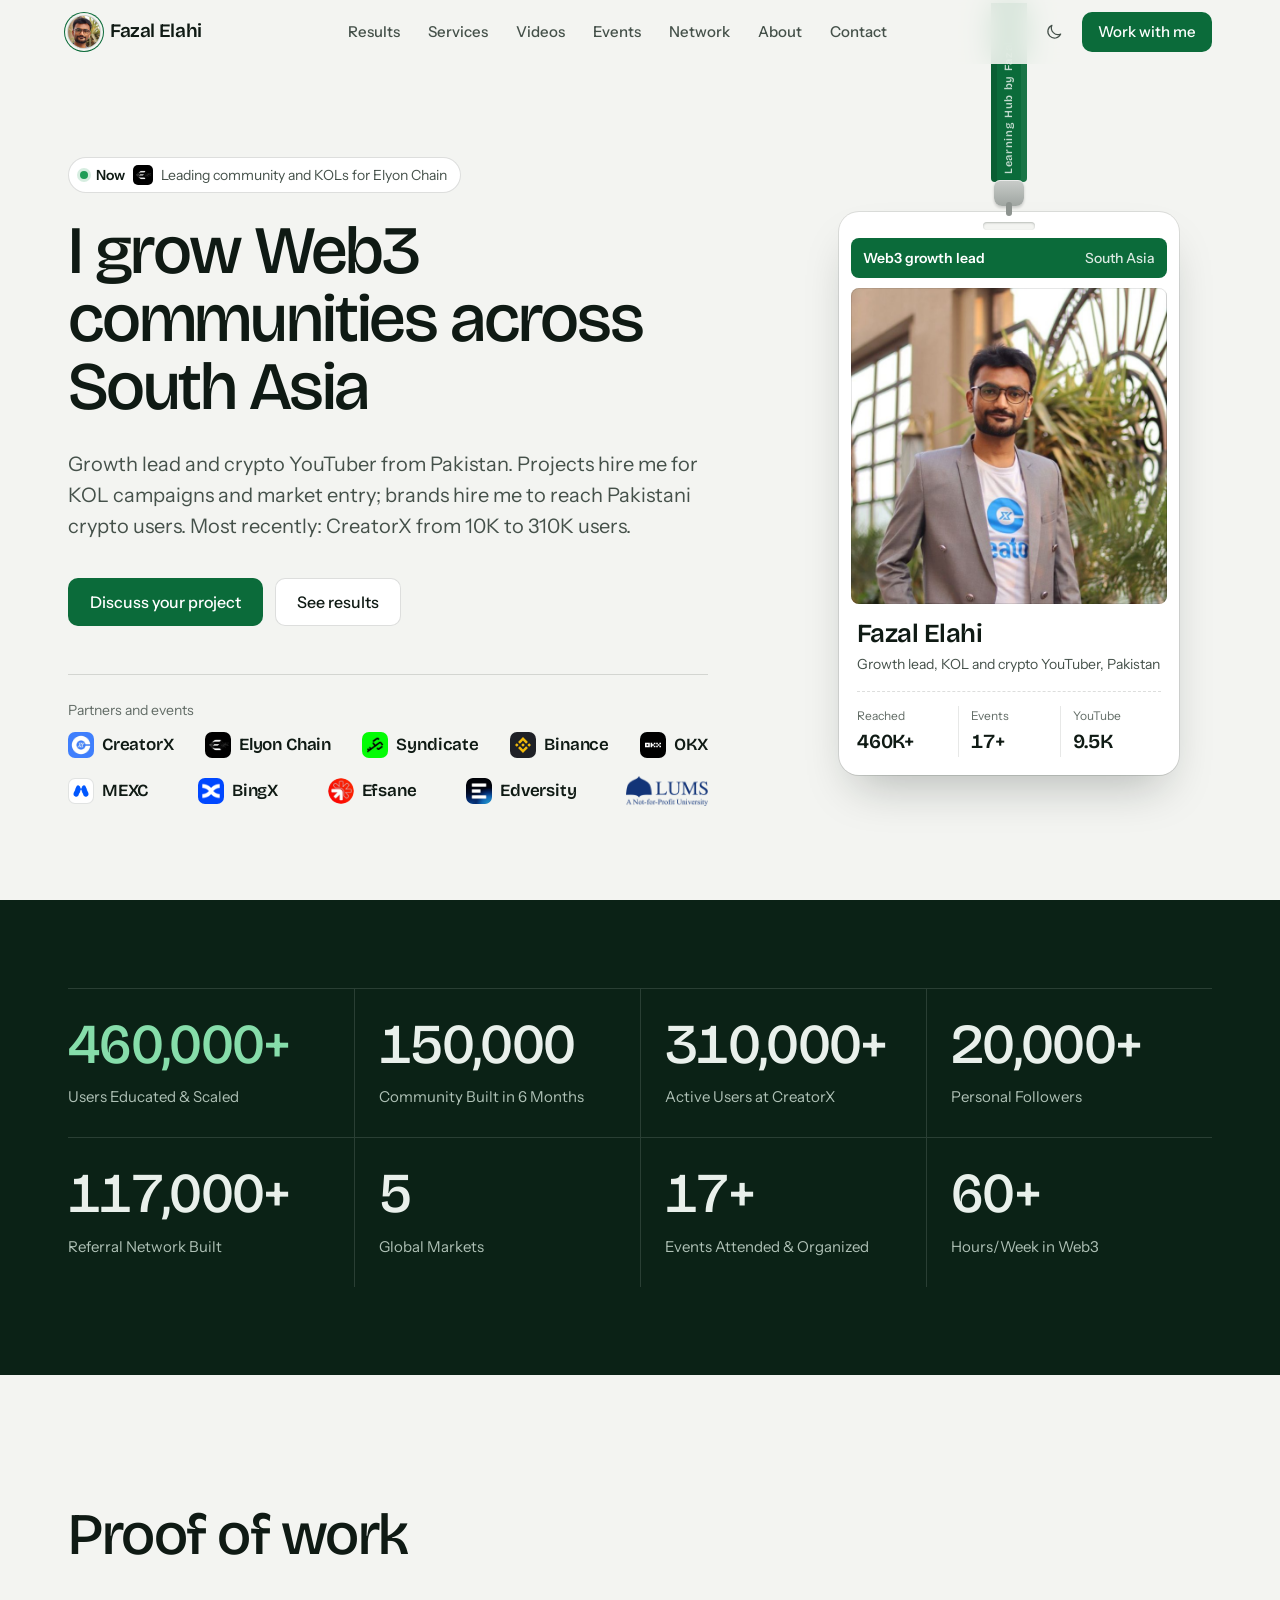
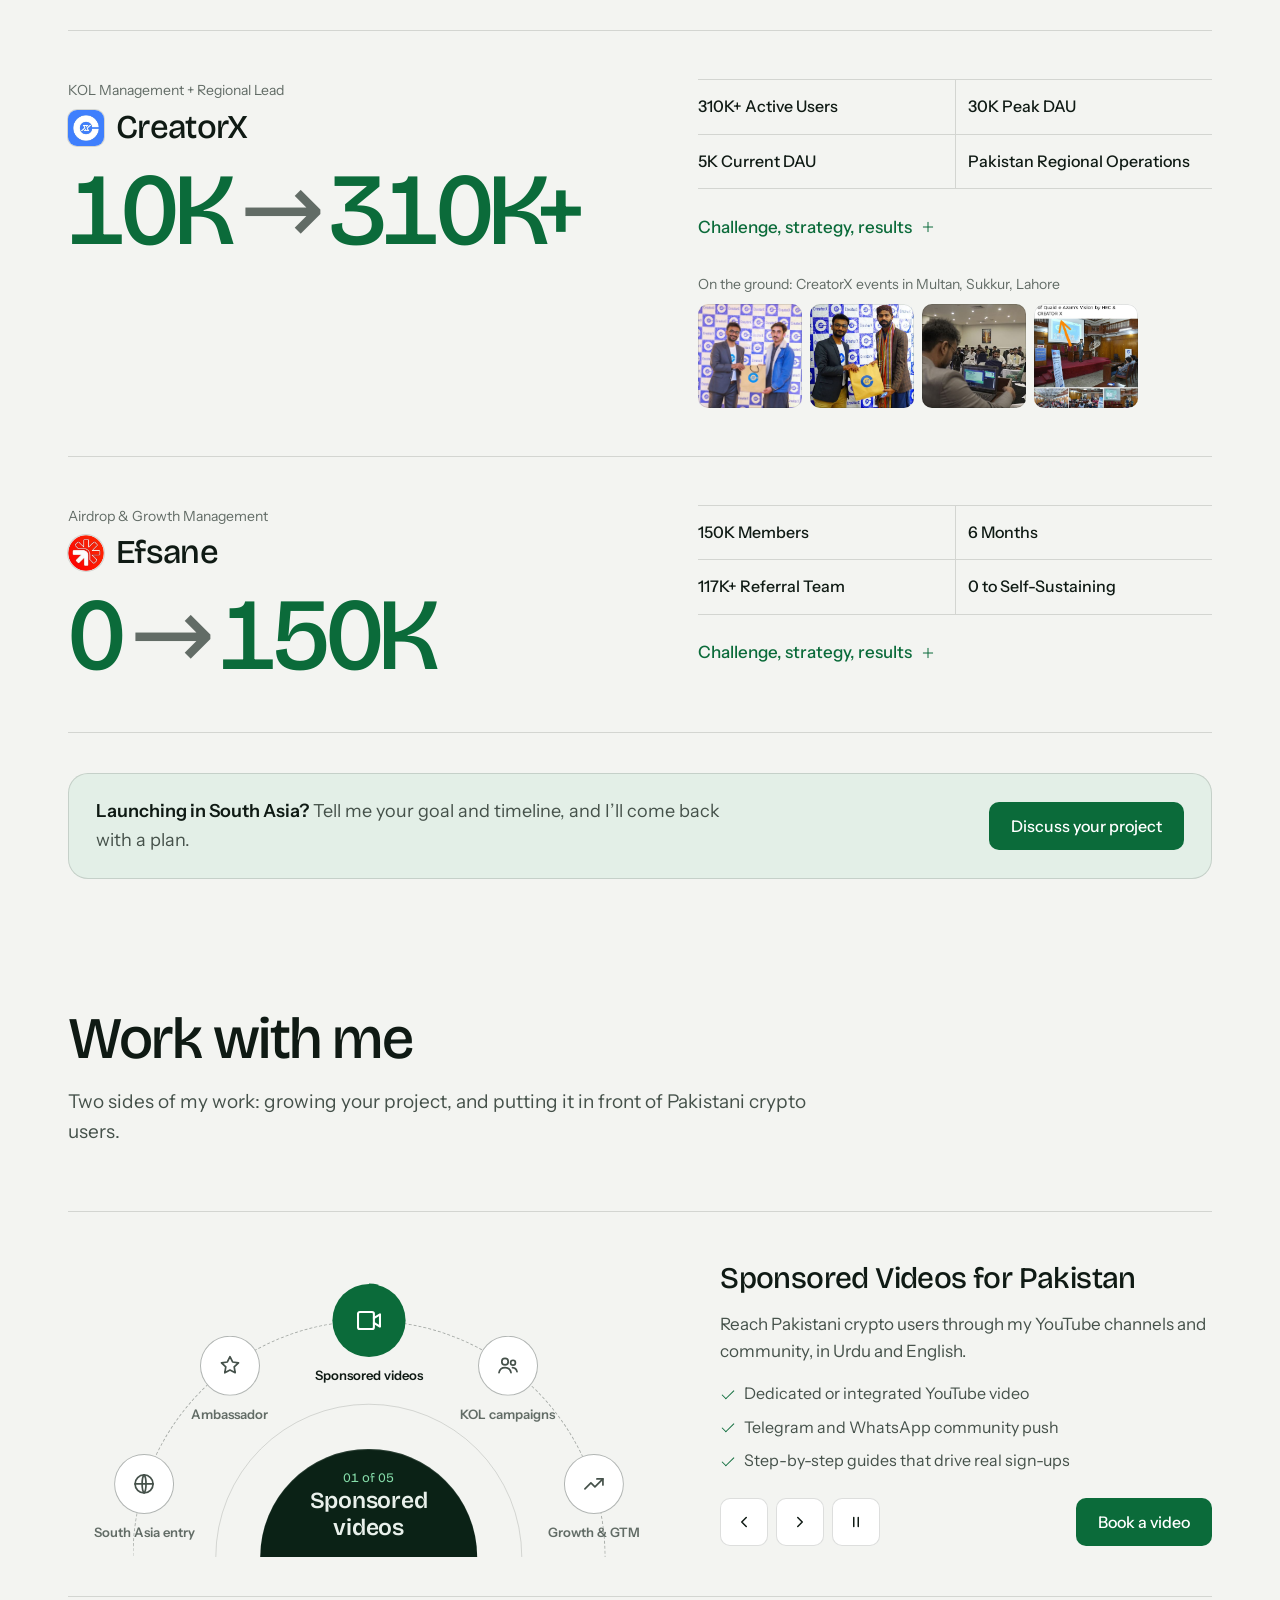
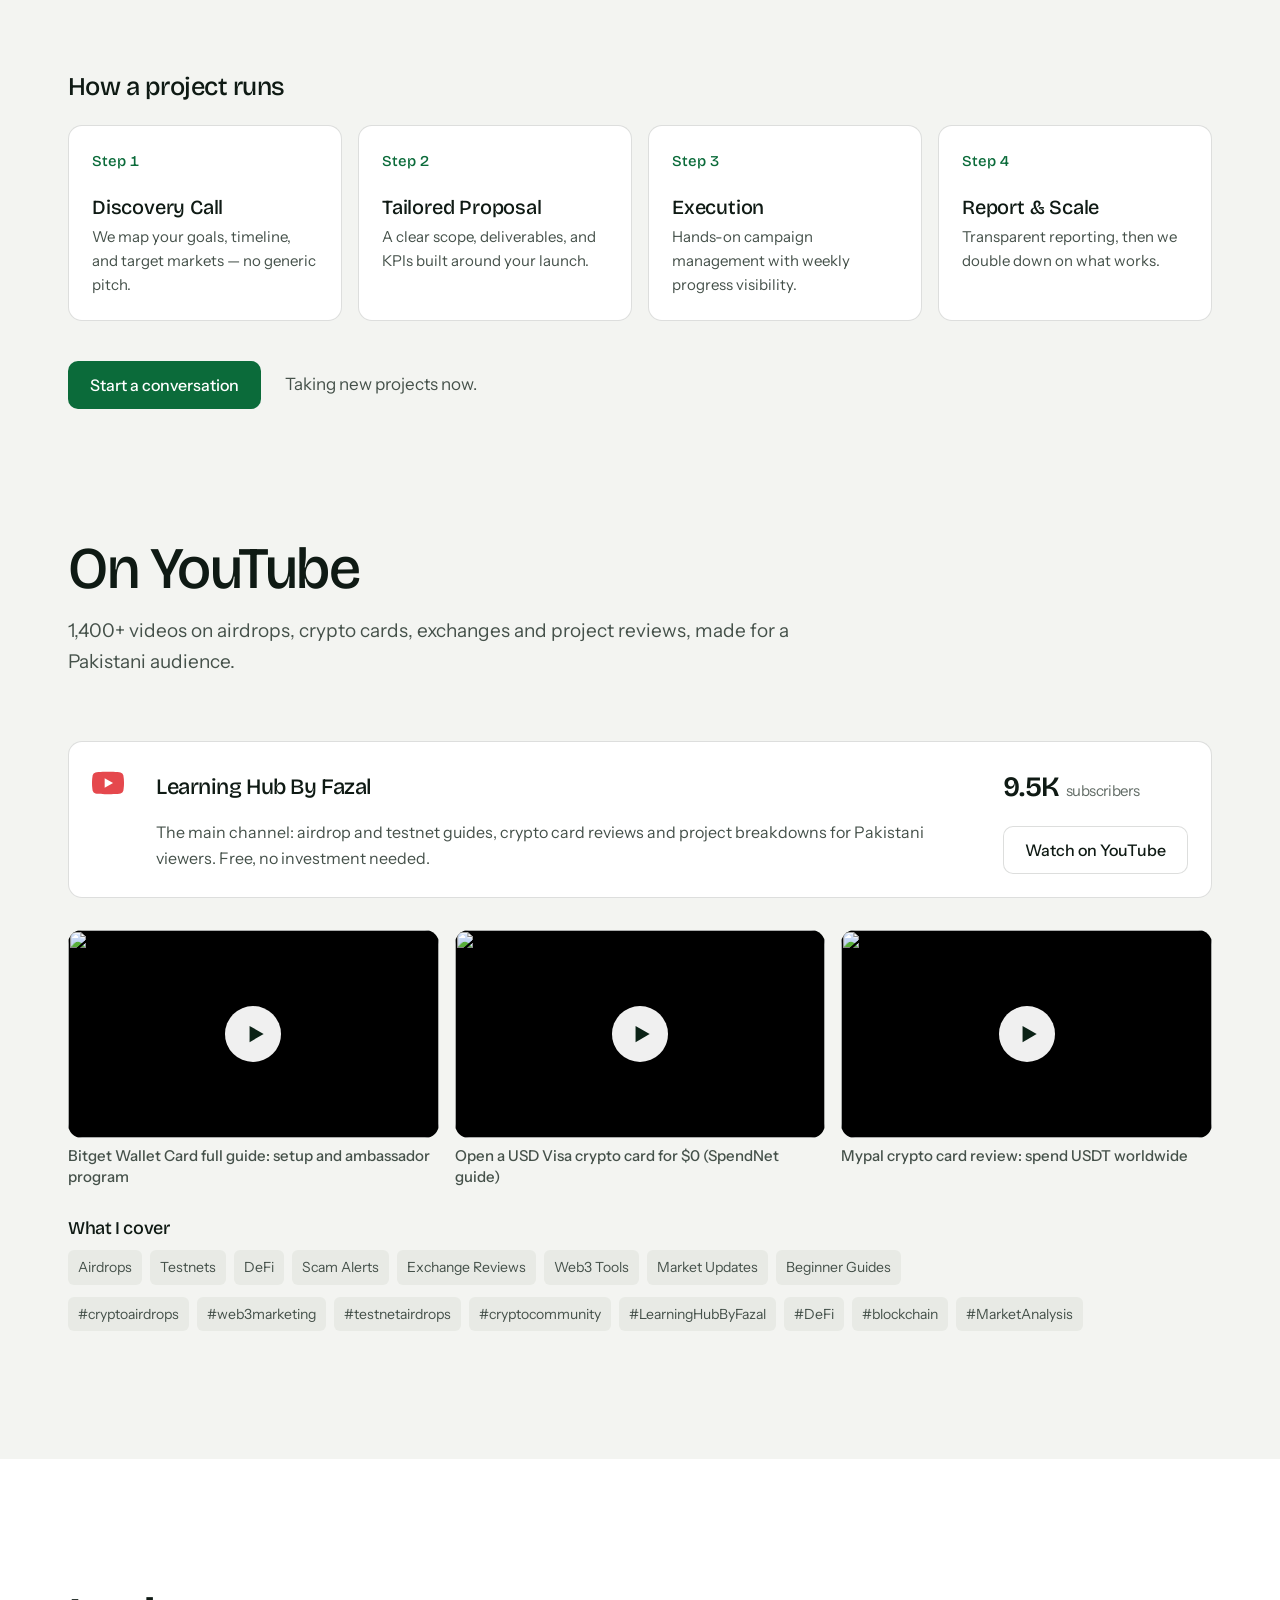
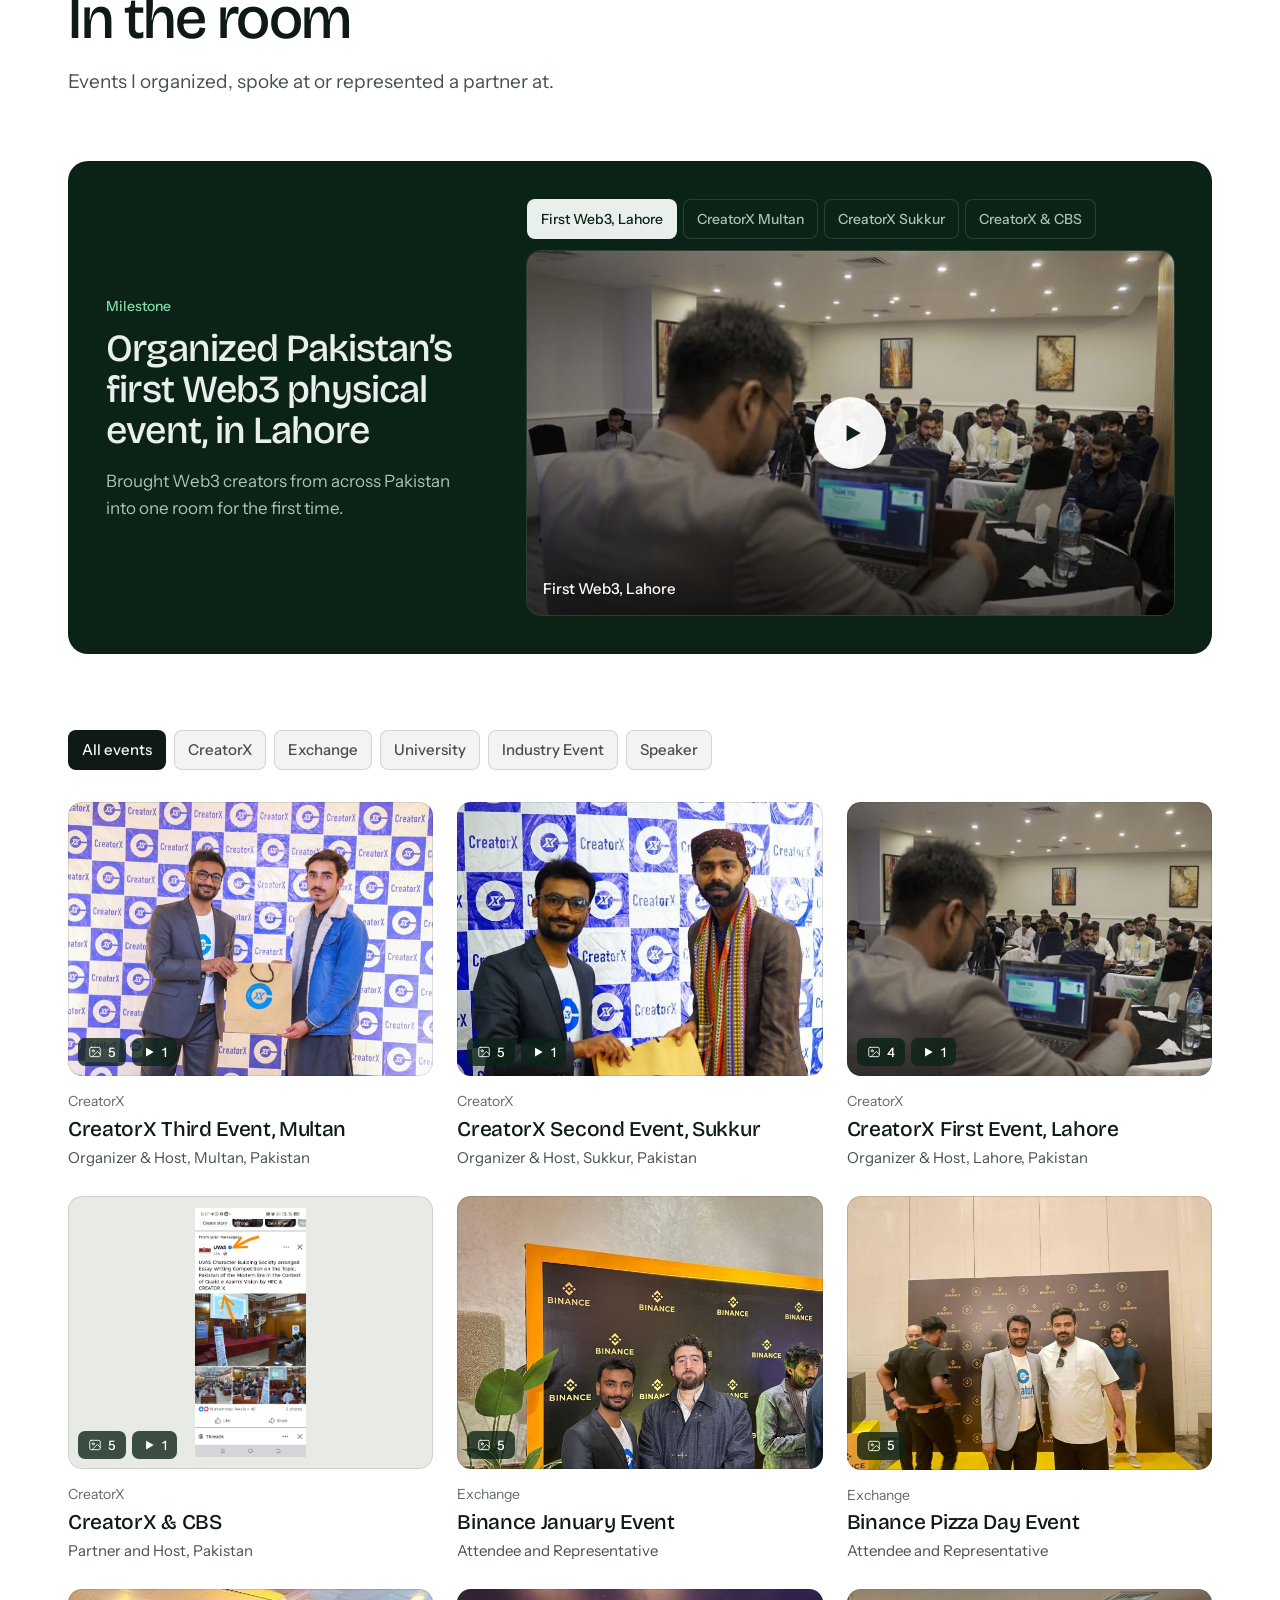
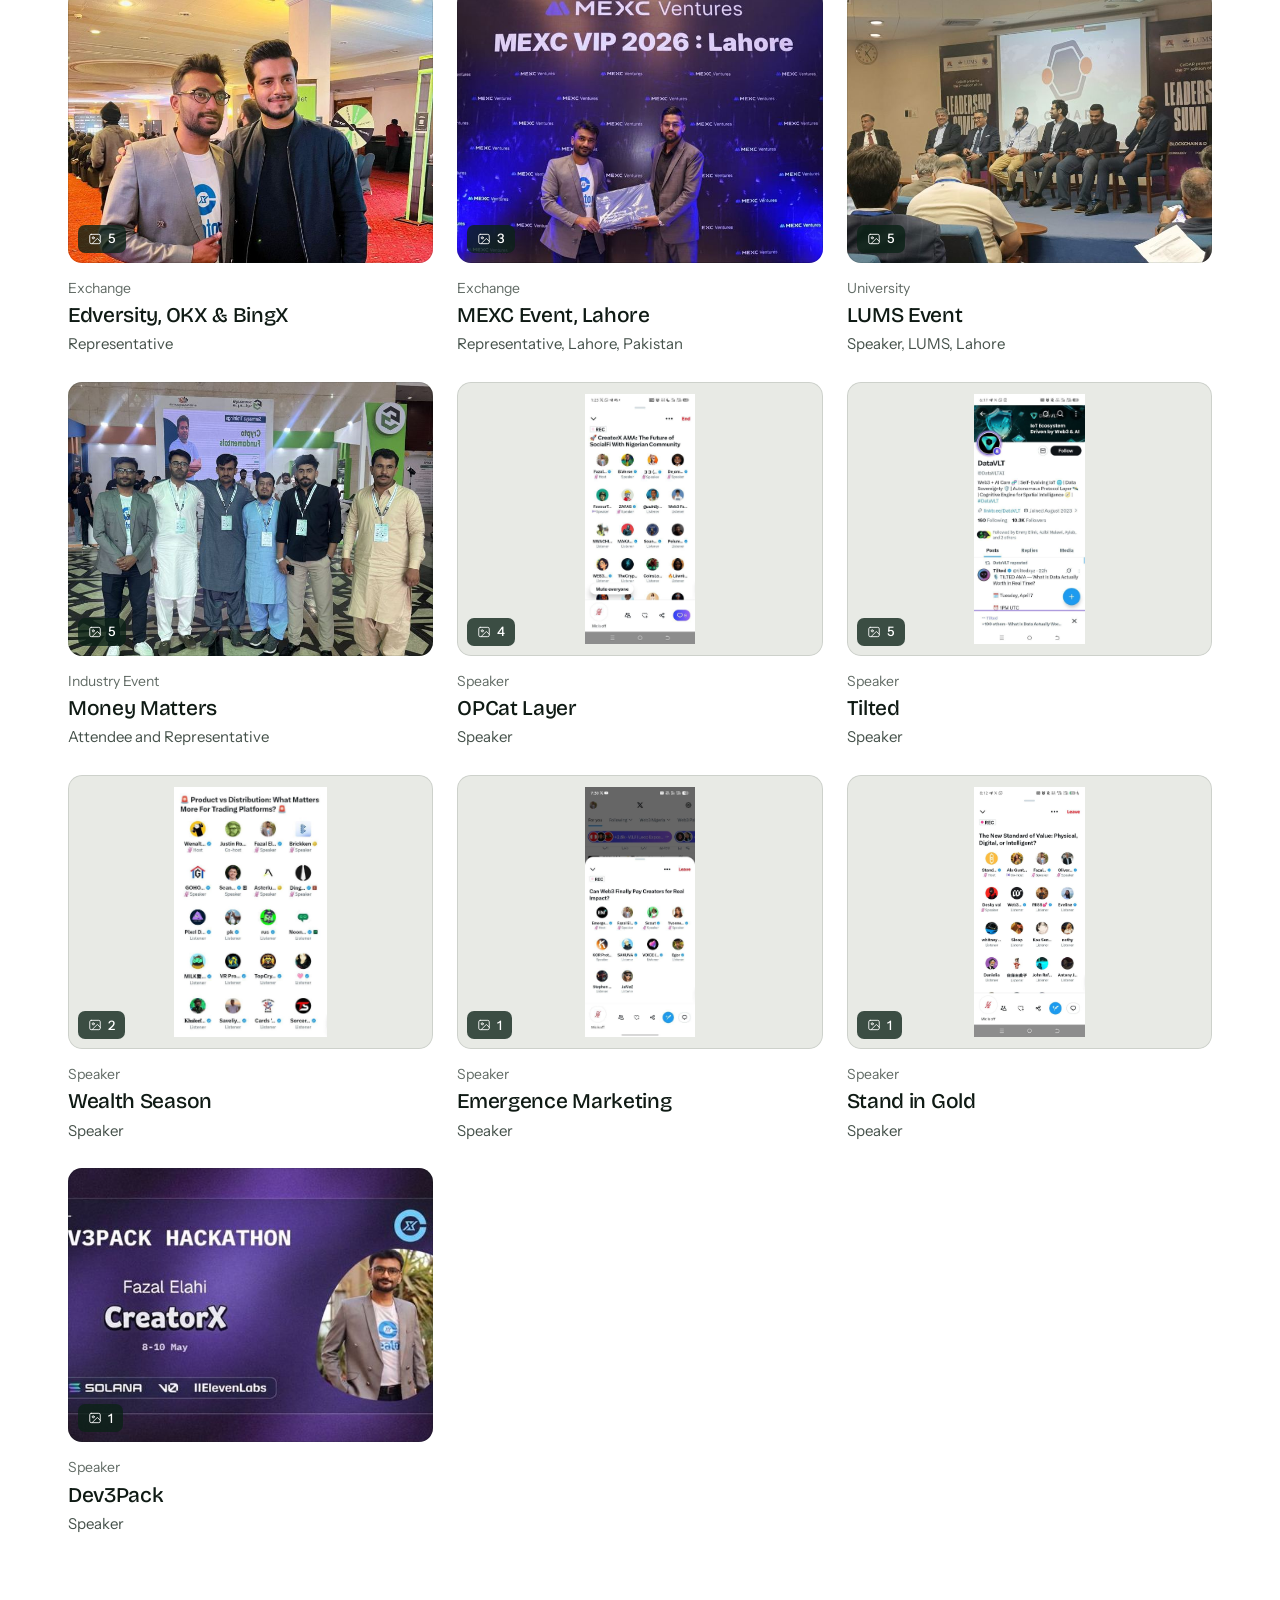
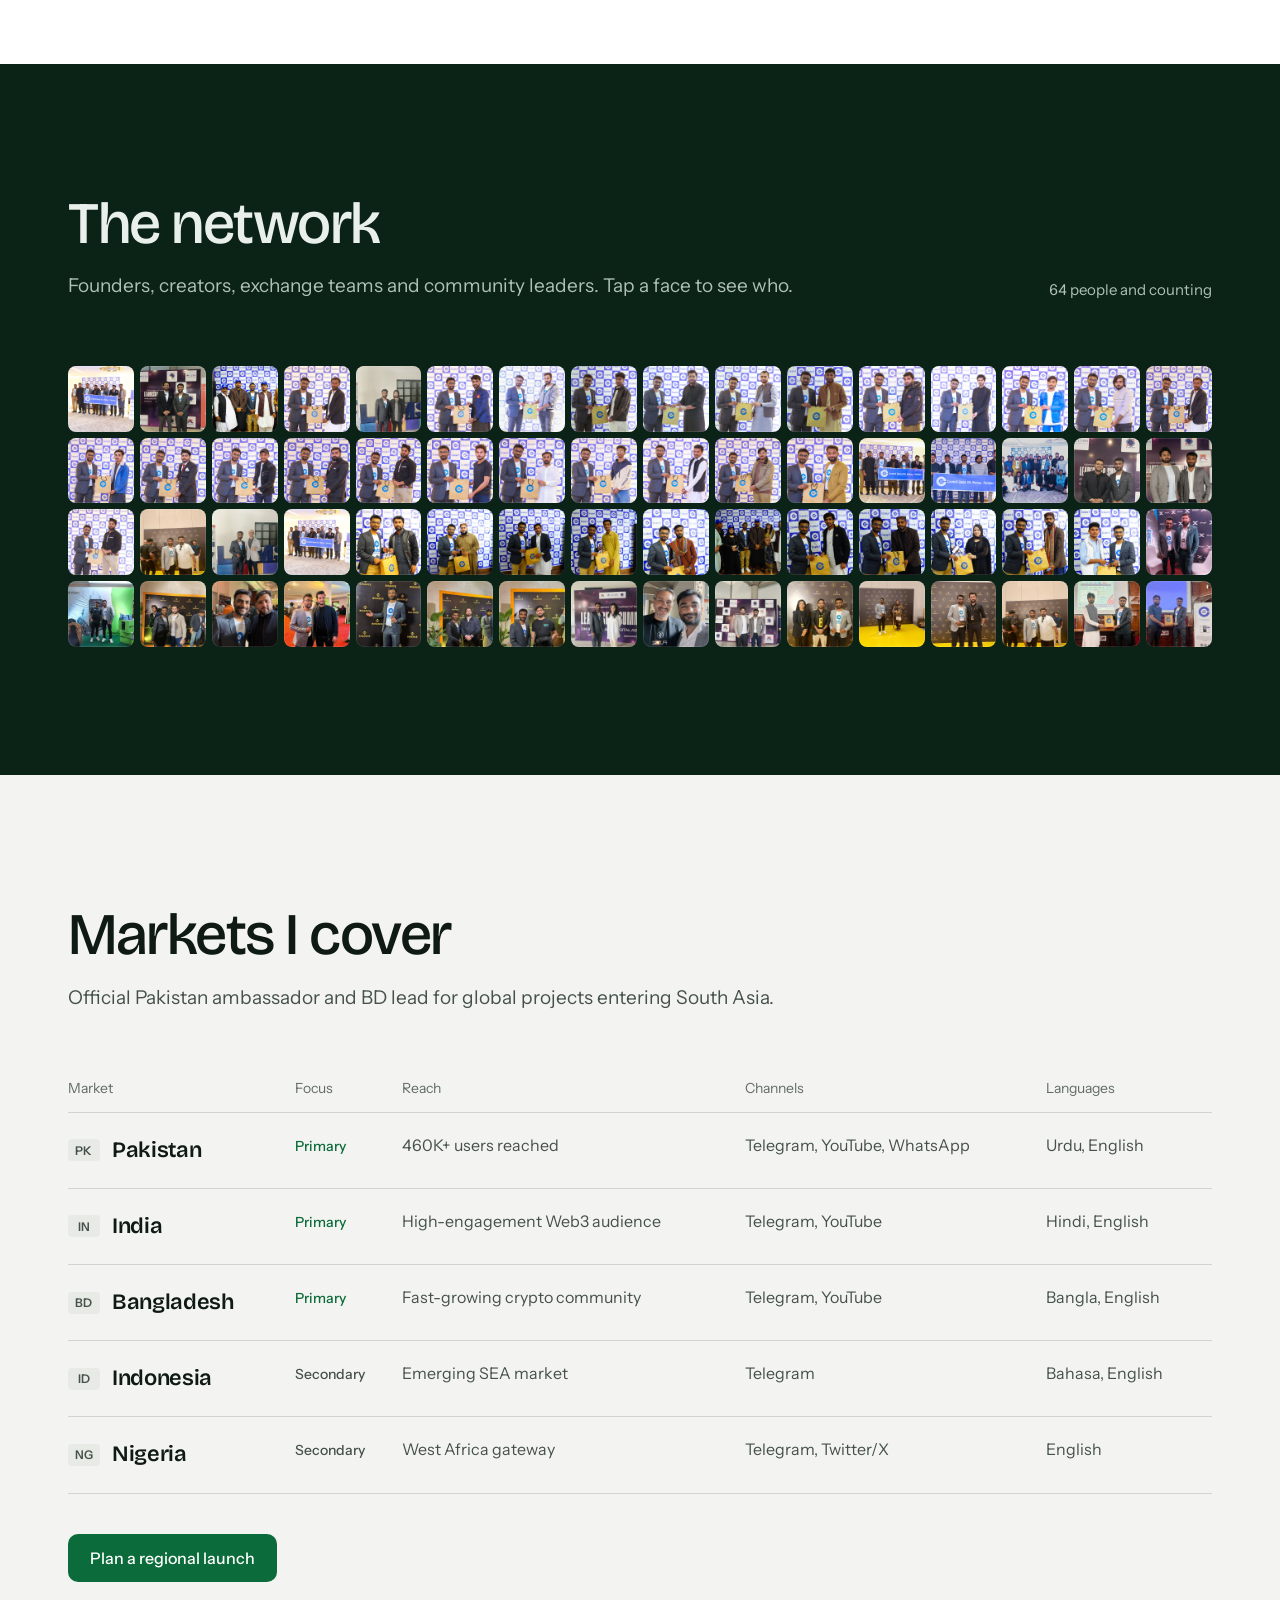
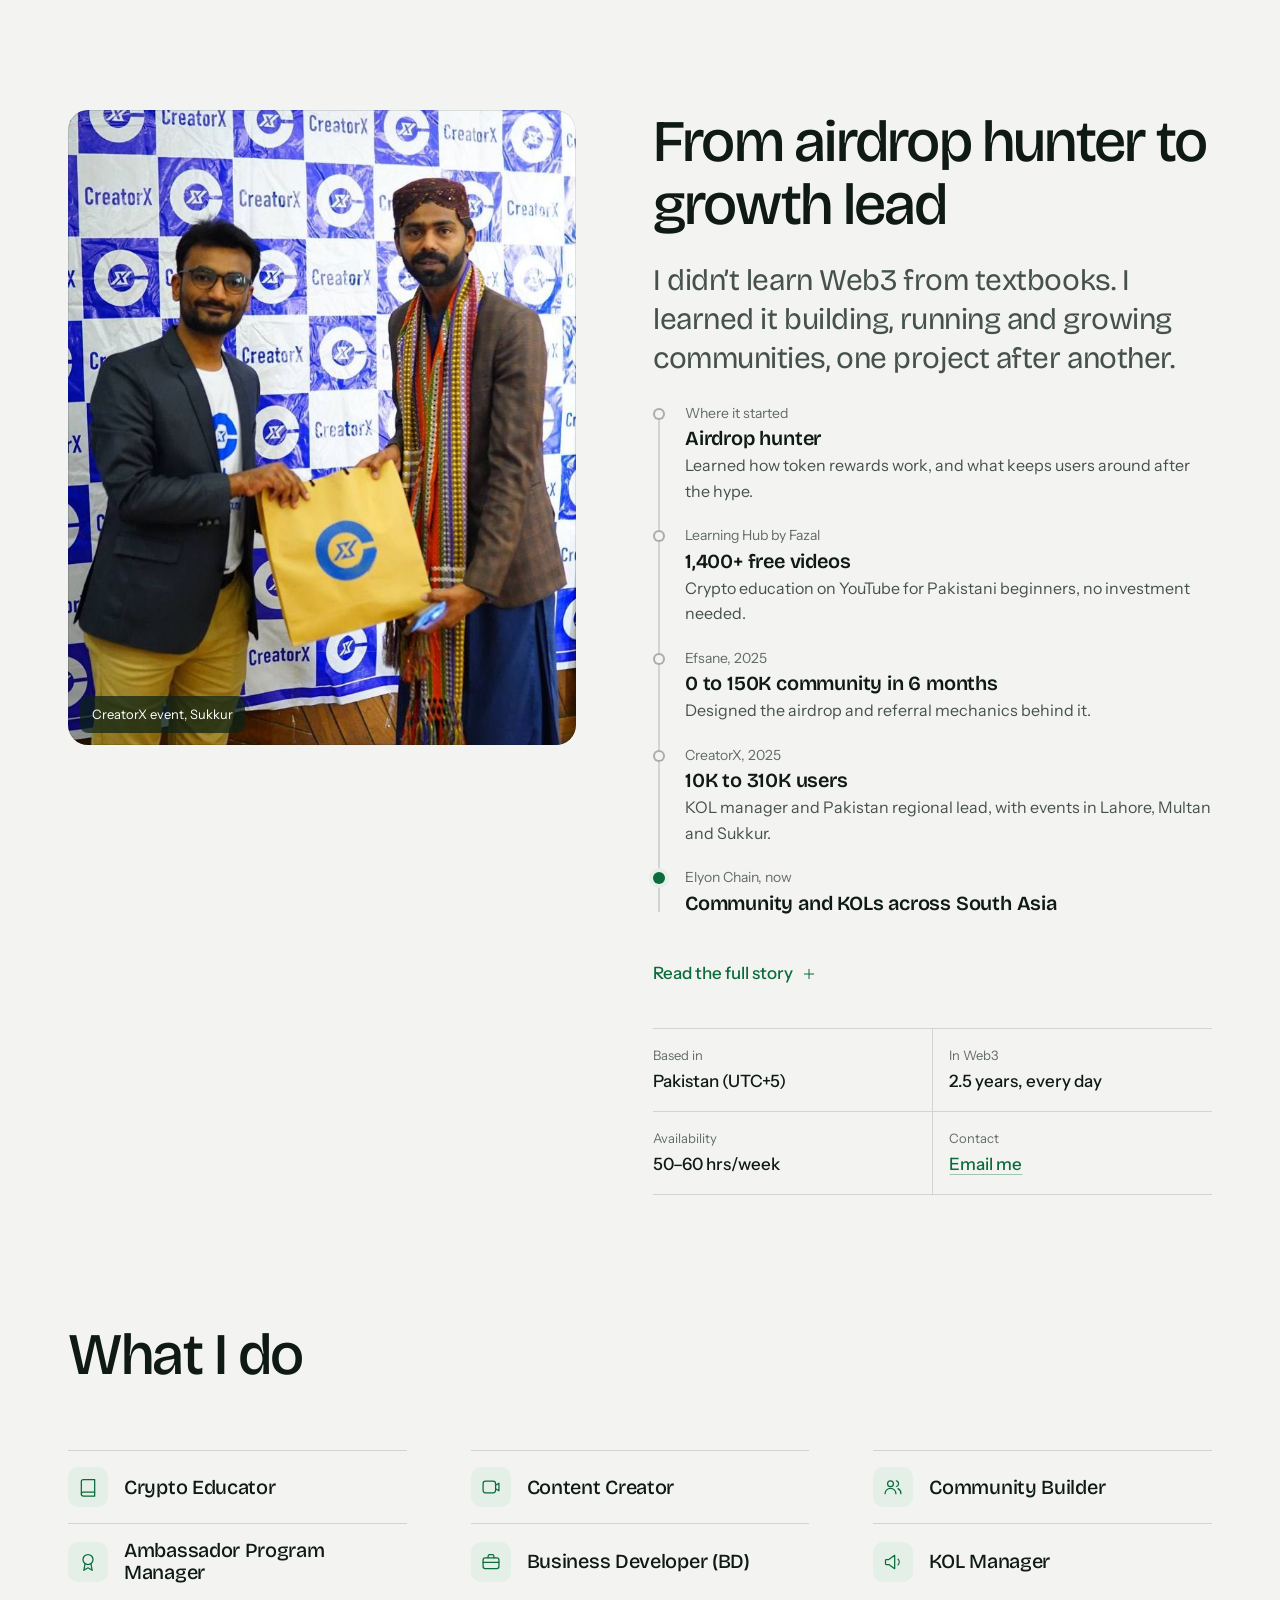
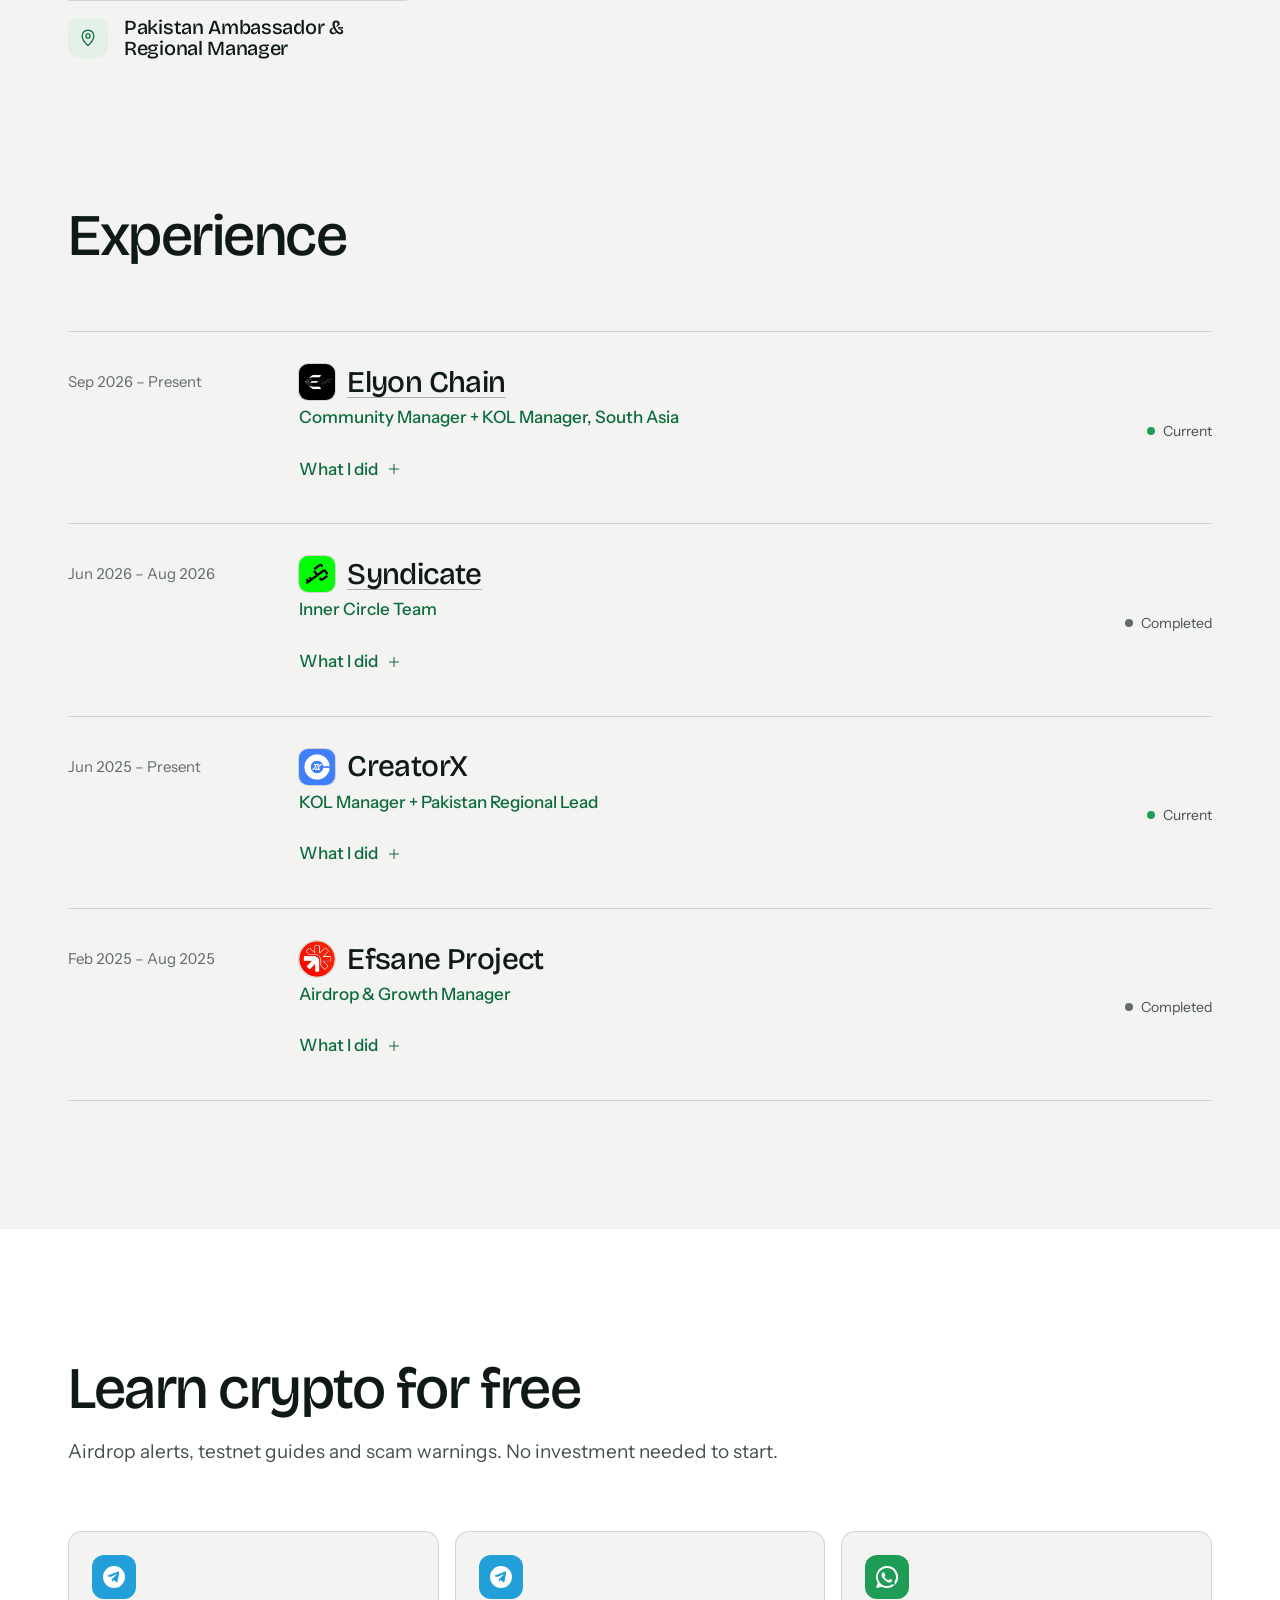
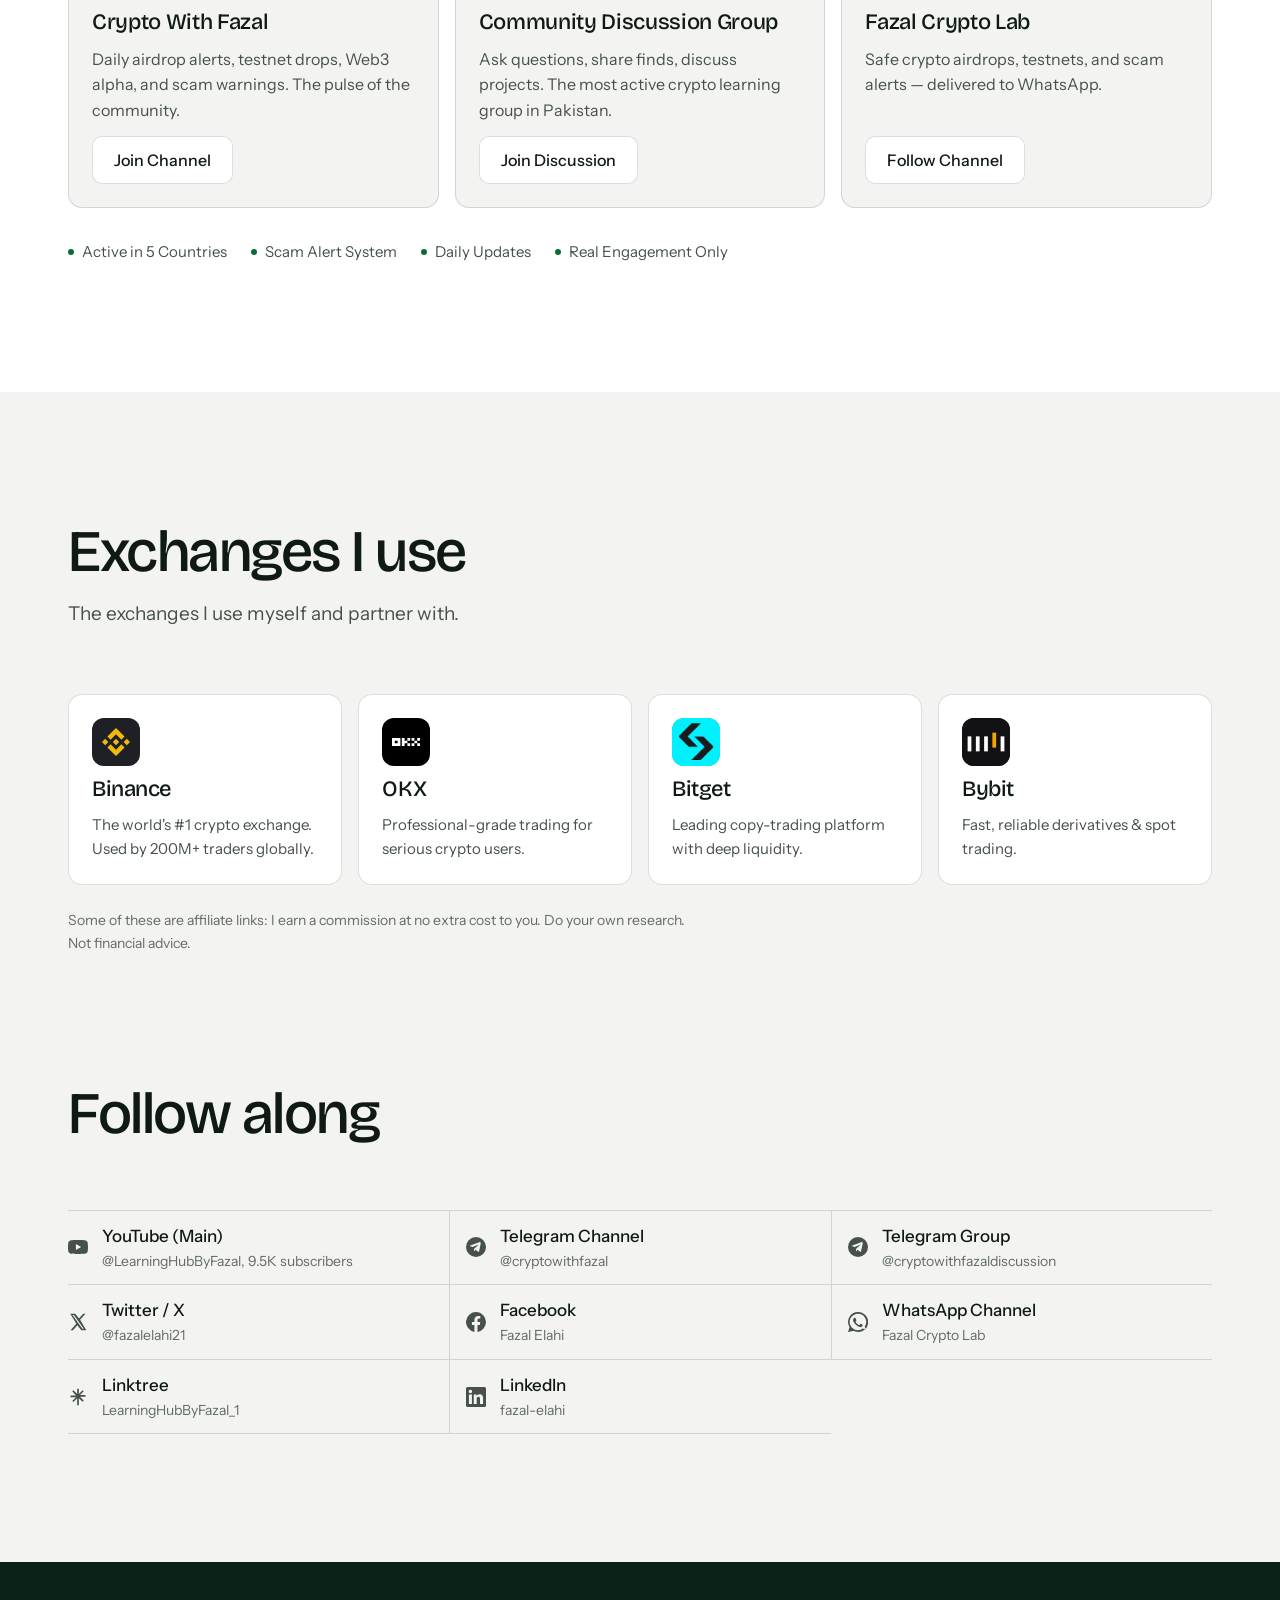
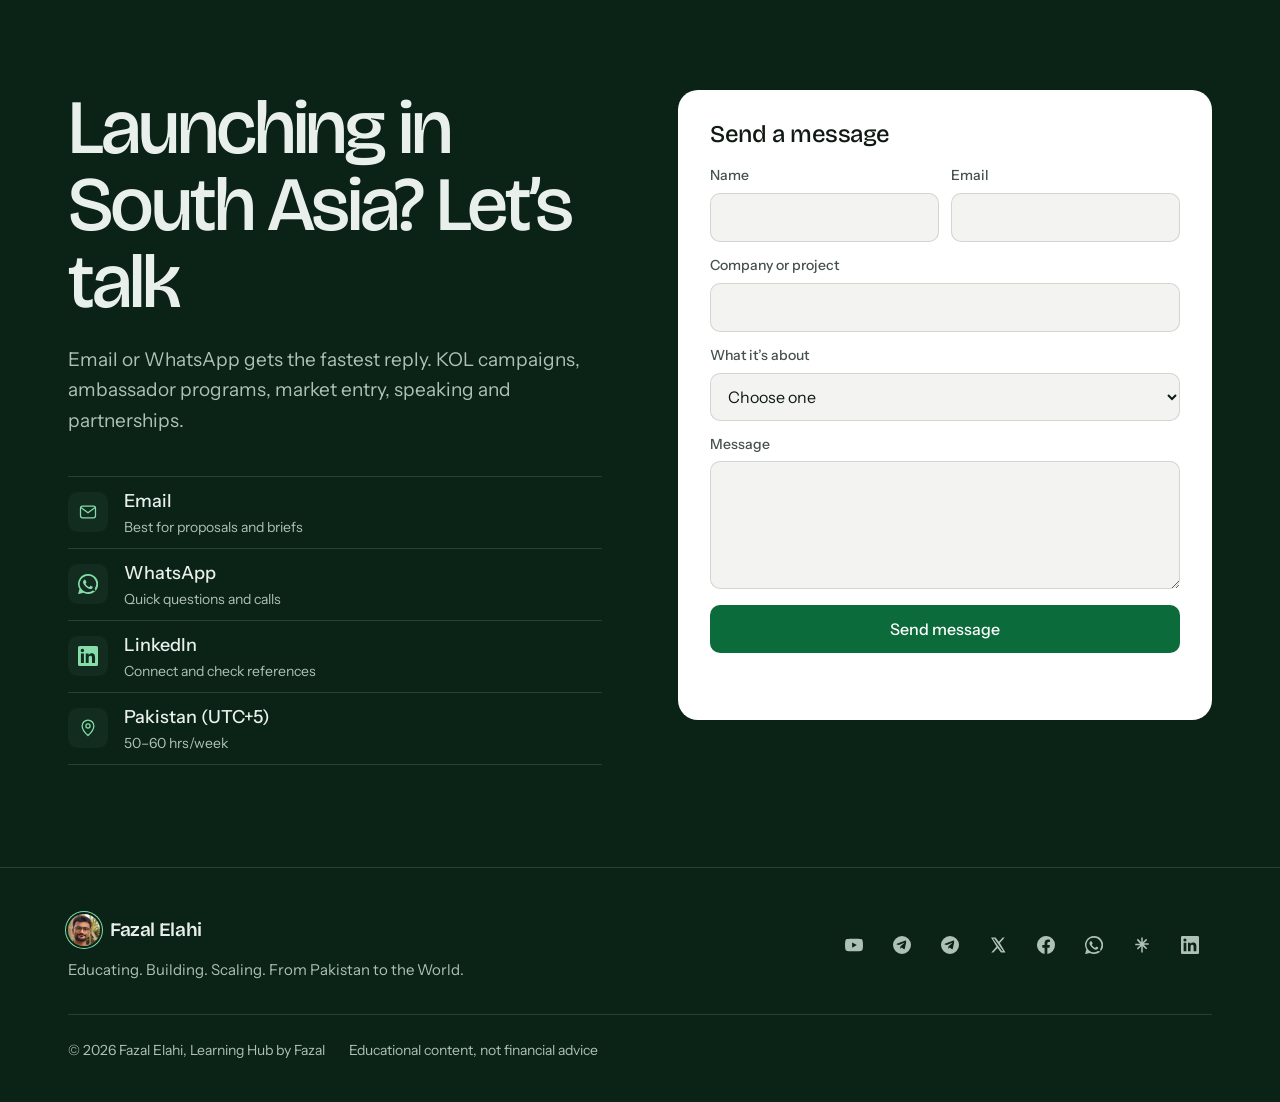
==== commit 6bc7cca8: "Work with me: rotating service wheel, side wheel on phones Replace the five-row services list with a" ====
--- a/index.html
+++ b/index.html
@@ -557,14 +557,77 @@
 }
 
 /* ============================ SERVICES ============================ */
+/* Service wheel: services ride a half circle around a hub and the one in focus
+   shows its details. Desktop/tablet: arc above the hub, focus at the top.
+   Phones (.vert): hub on the left edge, services roll down, focus in the middle. */
+.svc-orbit{display:grid;grid-template-columns:minmax(0,1.1fr) minmax(0,.9fr);gap:clamp(24px,4vw,56px);align-items:center;
+  border-top:1px solid var(--line);border-bottom:1px solid var(--line);padding:clamp(28px,3vw,44px) 0}
+.svc-stage{--R:240px;--node:60px;--base:0deg;--rot:0deg;position:relative;width:100%;overflow:hidden;height:calc(var(--R) + var(--node)/2 + 40px)}
+.svc-arc{position:absolute;left:50%;bottom:0;width:calc(var(--R)*2);height:calc(var(--R)*2);transform:translate(-50%,50%);border-radius:50%;border:1px dashed var(--line-strong);pointer-events:none}
+.svc-arc.in{width:calc(var(--R)*1.3);height:calc(var(--R)*1.3);border:1px solid var(--line)}
+.svc-wheel{position:absolute;left:50%;bottom:0;width:0;height:0;transform:rotate(calc(var(--rot) + var(--base)));transition:transform .9s cubic-bezier(.65,0,.25,1)}
+.svc-node{position:absolute;left:0;top:0;width:var(--node);height:var(--node);margin:calc(var(--node)/-2) 0 0 calc(var(--node)/-2);padding:0;border:0;background:none;cursor:pointer;color:var(--ink2);border-radius:50%;
+  transform:rotate(var(--a)) translateY(calc(-1*var(--R))) rotate(calc(-1*var(--a) - var(--rot) - var(--base)));
+  transition:transform .9s cubic-bezier(.65,0,.25,1),opacity .5s}
+.svc-node.far{opacity:0;pointer-events:none;visibility:hidden;transition:transform .9s cubic-bezier(.65,0,.25,1),opacity .5s,visibility 0s .5s}
+.svc-dot{position:absolute;inset:0;border-radius:50%;background:var(--surface);box-shadow:inset 0 0 0 1px var(--line-strong);display:grid;place-items:center;transition:background .4s,color .4s,transform .5s var(--ease),box-shadow .4s}
+.svc-dot svg{width:24px;height:24px;fill:none;stroke:currentColor;stroke-width:1.7;stroke-linecap:round;stroke-linejoin:round}
+.svc-node:hover .svc-dot{box-shadow:inset 0 0 0 1px var(--accent)}
+.svc-node.on .svc-dot{background:var(--green);color:#fff;box-shadow:none;transform:scale(1.22)}
+[data-theme="dark"] .svc-node.on .svc-dot{background:var(--accent);color:var(--deep)}
+.svc-lbl{position:absolute;top:calc(100% + 8px);left:50%;transform:translateX(-50%);white-space:nowrap;font-size:13px;font-weight:600;color:var(--muted);transition:color .4s}
+.svc-node.on .svc-lbl{color:var(--ink);top:calc(100% + 14px)}
+.svc-ring{position:absolute;inset:-8px;width:calc(100% + 16px);height:calc(100% + 16px);transform:rotate(-90deg);opacity:0;transition:opacity .3s;pointer-events:none}
+.svc-node.on .svc-ring{opacity:1}
+.svc-ring circle{fill:none;stroke:var(--accent);stroke-width:2;stroke-dasharray:213.6;stroke-dashoffset:213.6}
+.svc-hub{position:absolute;left:50%;bottom:0;transform:translateX(-50%);width:calc(var(--R)*.92);height:calc(var(--R)*.46);border-radius:999px 999px 0 0;background:var(--deep);color:var(--on-deep);
+  box-shadow:inset 0 1px 0 var(--on-deep-line);display:grid;place-items:end center;padding:0 14px 16px;text-align:center}
+.svc-hub-n{display:block;font-family:var(--display);font-size:13px;color:var(--mint);font-variant-numeric:tabular-nums}
+.svc-hub-t{display:block;font-family:var(--display);font-weight:600;font-size:clamp(17px,1.8vw,23px);line-height:1.15;letter-spacing:-.01em}
+.svc-node:focus-visible{outline:2px solid var(--accent);outline-offset:6px}
+
+.svc-detail{min-width:0}
+.svc-panel{display:grid;gap:16px;align-content:start}
+.svc-panel.in{animation:svcIn .5s var(--ease) both}
+@keyframes svcIn{from{opacity:0;transform:translateY(8px)}to{opacity:1;transform:none}}
+.svc-panel h3{font-size:clamp(24px,2.4vw,30px);letter-spacing:-.02em}
+.svc-tag{color:var(--ink2);max-width:46ch}
+.svc-points li{position:relative;padding-left:24px;color:var(--ink2);font-size:16px}
+.svc-points li+li{margin-top:8px}
+.svc-points li::before{content:'';position:absolute;left:2px;top:.55em;width:12px;height:6px;border-left:1.5px solid var(--accent);border-bottom:1.5px solid var(--accent);transform:rotate(-45deg)}
+.svc-ctrl{display:flex;align-items:center;gap:8px;margin-top:24px;flex-wrap:wrap}
+.svc-ctrl .sp{flex:1}
+.svc-ib{width:48px;height:48px;border-radius:var(--r-sm);display:grid;place-items:center;background:var(--surface);color:var(--ink);box-shadow:inset 0 0 0 1px var(--line);border:0;cursor:pointer}
+.svc-ib:hover{box-shadow:inset 0 0 0 1px var(--line-strong)}
+.svc-ib:focus-visible{outline:2px solid var(--accent);outline-offset:2px}
+.svc-ib svg{width:18px;height:18px;fill:none;stroke:currentColor;stroke-width:2;stroke-linecap:round;stroke-linejoin:round}
+.svc-ib .play{display:none}
+.svc-orbit.paused .svc-ib .play{display:block}.svc-orbit.paused .svc-ib .pause{display:none}
+.svc-orbit.paused .svc-ring{opacity:0}
+
+@media (max-width:1020px){.svc-orbit{grid-template-columns:1fr}.svc-stage{max-width:640px;justify-self:center}}
+@media (max-width:760px){
+  .svc-orbit{gap:20px;padding-top:12px}
+  .svc-stage{--node:48px}
+  .svc-stage.vert{--base:90deg;height:calc(var(--R)*2 + var(--node) + 28px);max-width:none}
+  .svc-stage.vert .svc-arc,.svc-stage.vert .svc-wheel{left:0;top:50%;bottom:auto}
+  .svc-stage.vert .svc-arc{transform:translate(-50%,-50%)}
+  .svc-stage.vert .svc-hub{left:0;top:50%;bottom:auto;transform:translateY(-50%);width:calc(var(--R)*.55);height:calc(var(--R)*1.1);border-radius:0 999px 999px 0;place-items:center;padding:0 6px 0 0;box-shadow:inset -1px 0 0 var(--on-deep-line)}
+  .svc-stage.vert .svc-hub-t{display:none}
+  .svc-stage.vert .svc-hub-n{font-size:22px;line-height:1.1}
+  .svc-stage.vert .svc-hub-n span{display:block;font-family:var(--text);font-size:11px;color:var(--on-deep-2)}
+  .svc-stage.vert .svc-lbl{top:50%;left:calc(100% + 12px);transform:translateY(-50%);white-space:normal;width:max-content;max-width:124px;text-align:left;line-height:1.25}
+  .svc-stage.vert .svc-node.on .svc-lbl{top:50%;left:calc(100% + 18px);font-size:15px}
+  .svc-dot svg{width:20px;height:20px}
+  .svc-ctrl .sp{display:none}
+  .svc-cta{flex:1 0 100%;order:-1;margin-bottom:4px}
+  .svc-cta .btn{width:100%}
+}
+@media (prefers-reduced-motion:reduce){.svc-wheel,.svc-node,.svc-dot{transition:none}.svc-panel.in{animation:none}}
 .svc-list{border-top:1px solid var(--line)}
 .svc{display:grid;grid-template-columns:minmax(0,1fr) minmax(0,1fr) auto;gap:16px clamp(24px,4vw,56px);padding:clamp(28px,3vw,40px) 0;border-bottom:1px solid var(--line);align-items:start}
 .svc h3{font-size:clamp(24px,2.4vw,30px);letter-spacing:-.02em}
-.svc-tag{color:var(--ink2);margin-top:8px;max-width:40ch}
-.svc-points li{position:relative;padding-left:24px;color:var(--ink2);font-size:16px}
-.svc-points li+li{margin-top:8px}
-.svc-points li::before{content:'';position:absolute;left:2px;top:.55em;width:12px;height:6px;border-left:1.5px solid var(--accent);border-bottom:1.5px solid var(--accent);transform:rotate(-45deg)}
-.svc-ideal{display:none}
+.svc .svc-tag{margin-top:8px}
 @media (max-width:900px){.svc{grid-template-columns:1fr}.svc .btn{justify-self:start}}
 
 .steps-head{font-size:clamp(22px,2vw,26px);margin:clamp(48px,6vw,80px) 0 24px}
@@ -921,7 +984,7 @@
       <h2>Work with me</h2>
       <p id="servicesIntro"></p>
     </div>
-    <div class="svc-list" id="servicesGrid"></div>
+    <div id="servicesGrid"></div>
     <h3 class="steps-head">How a project runs</h3>
     <ol class="svc-steps" id="servicesSteps"></ol>
     <div class="svc-foot">
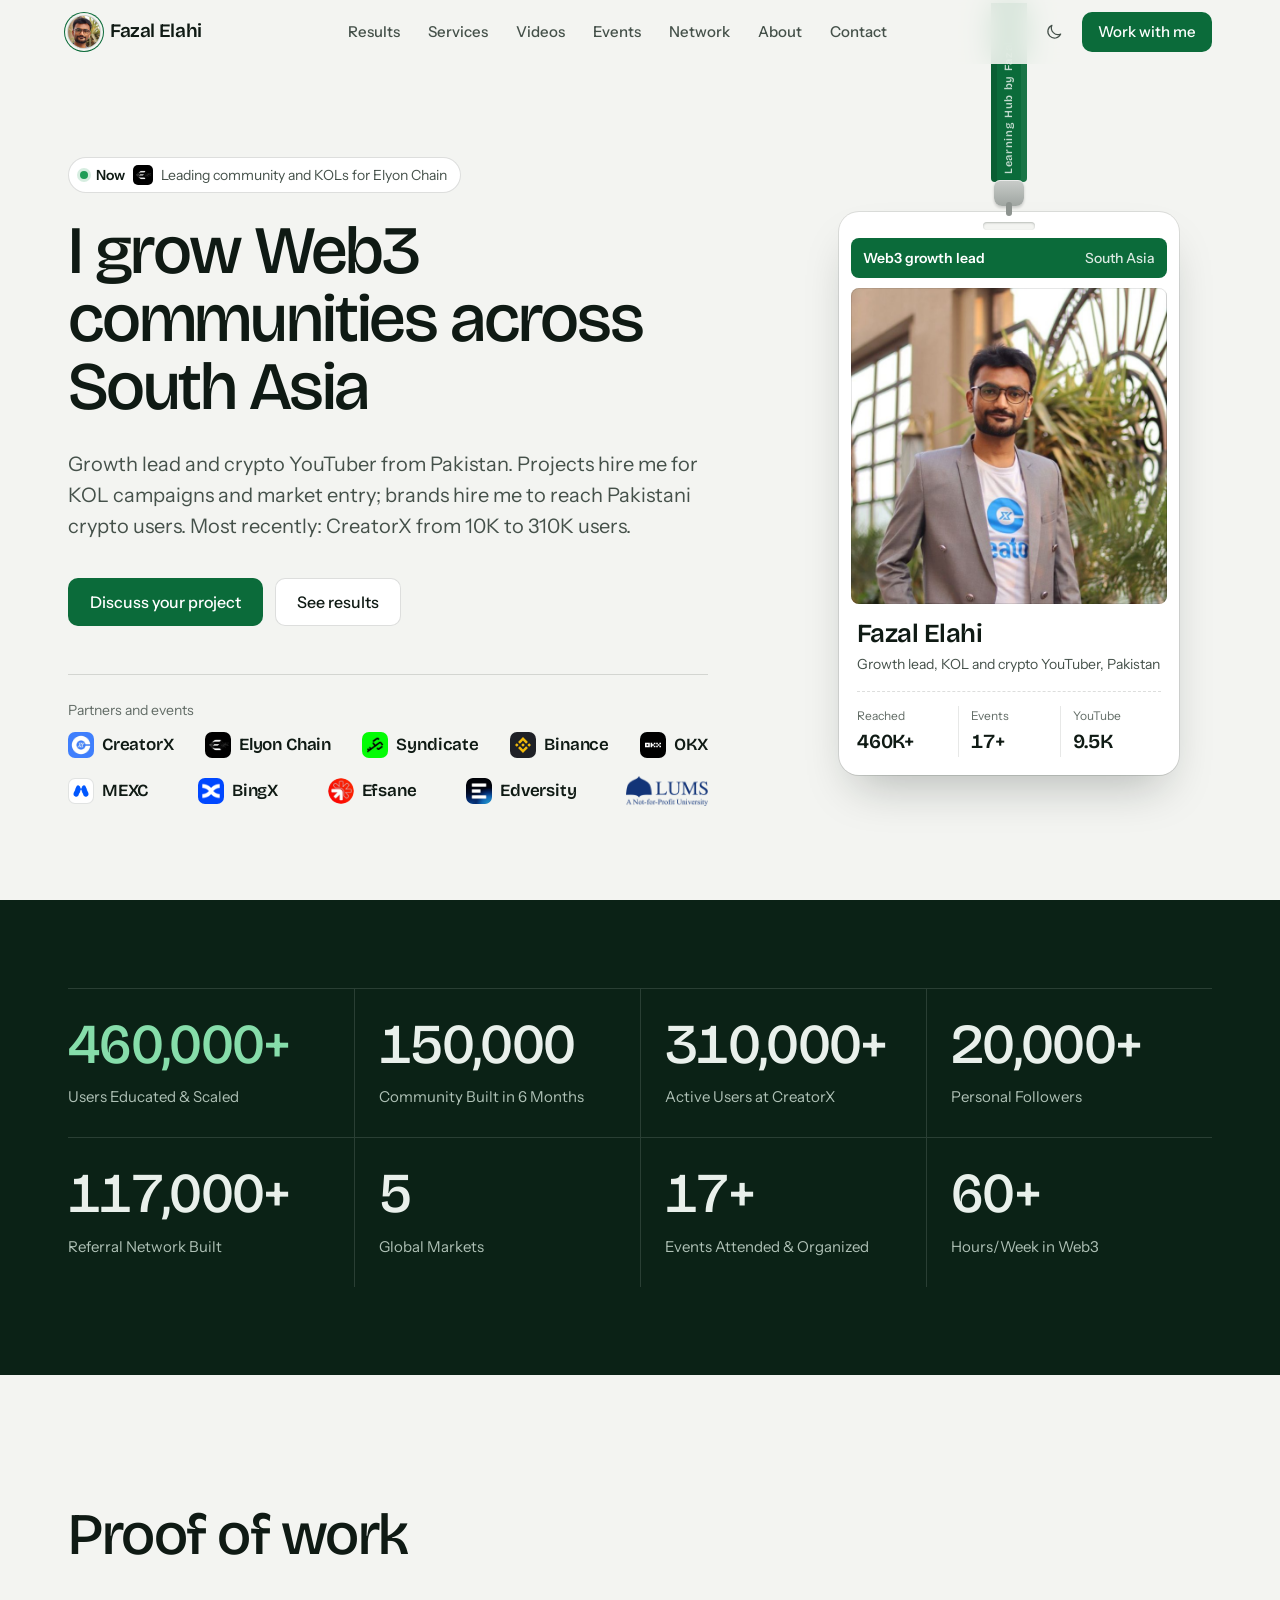
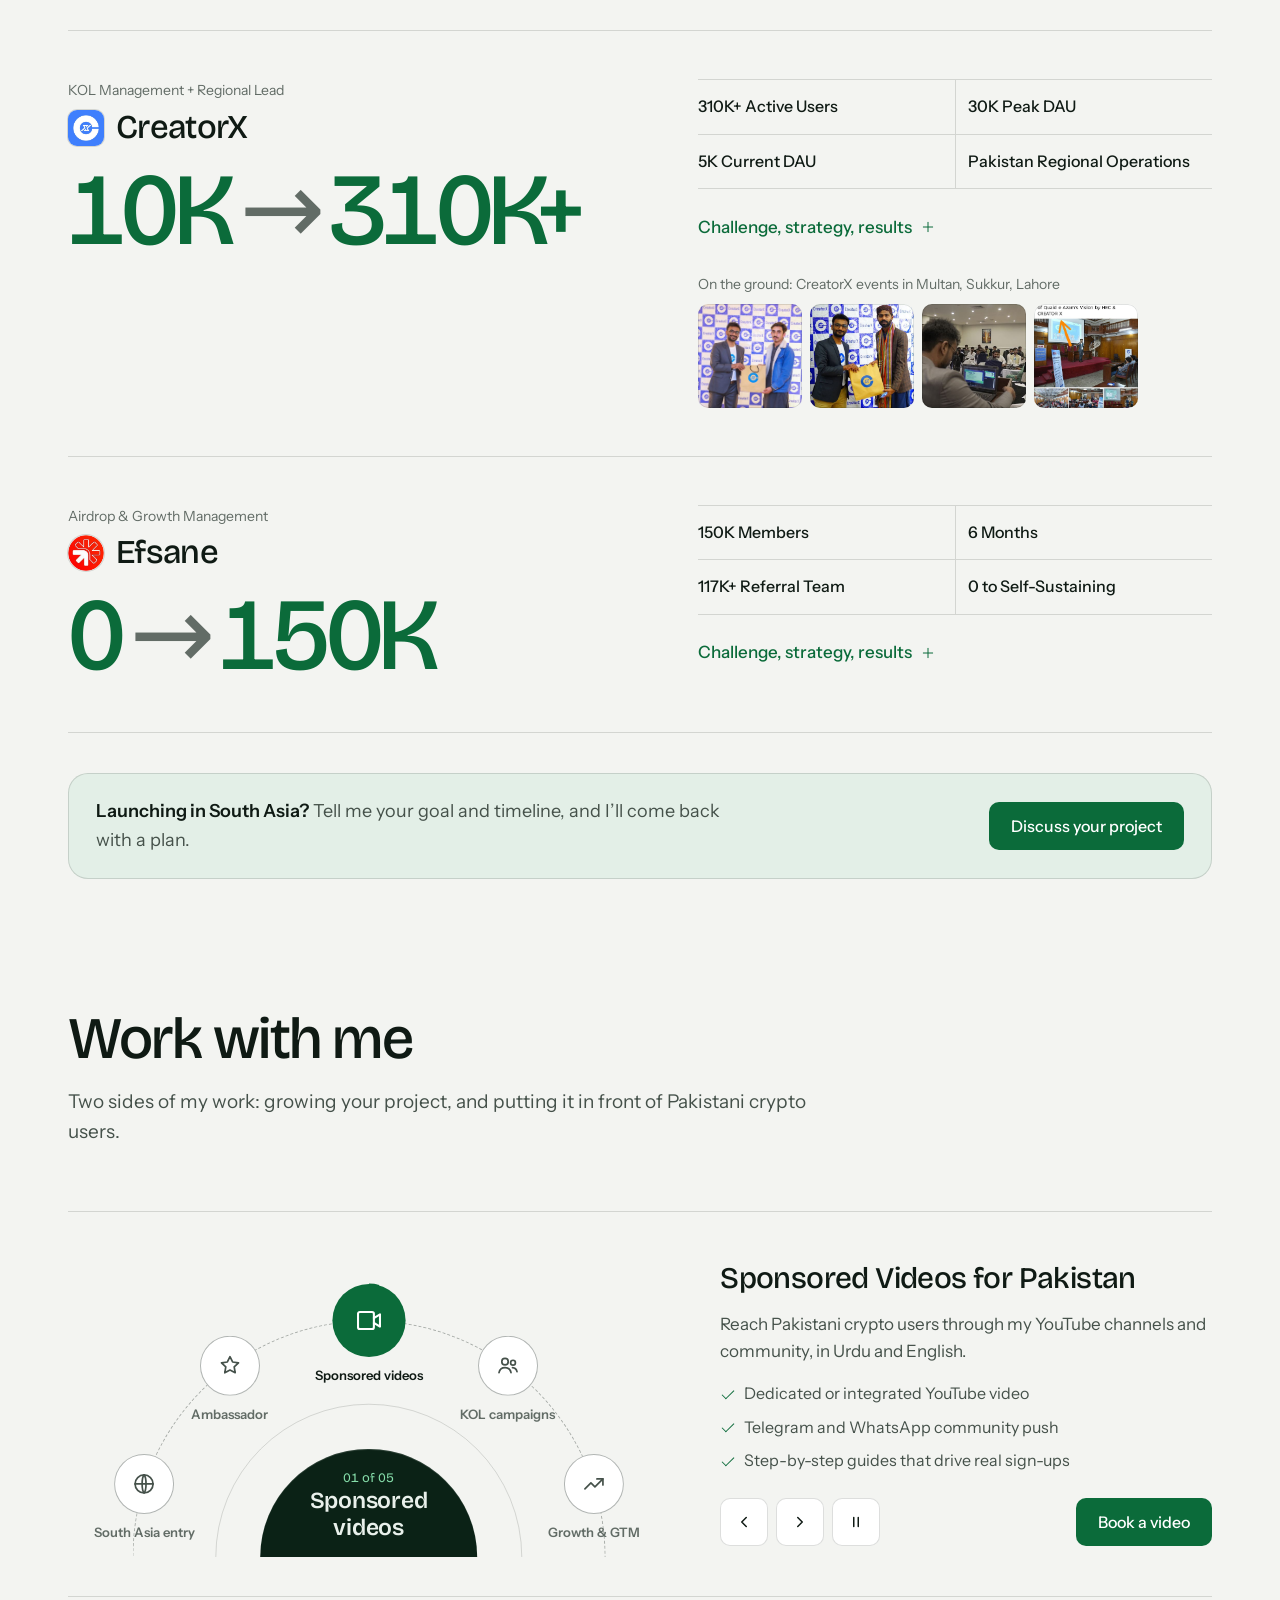
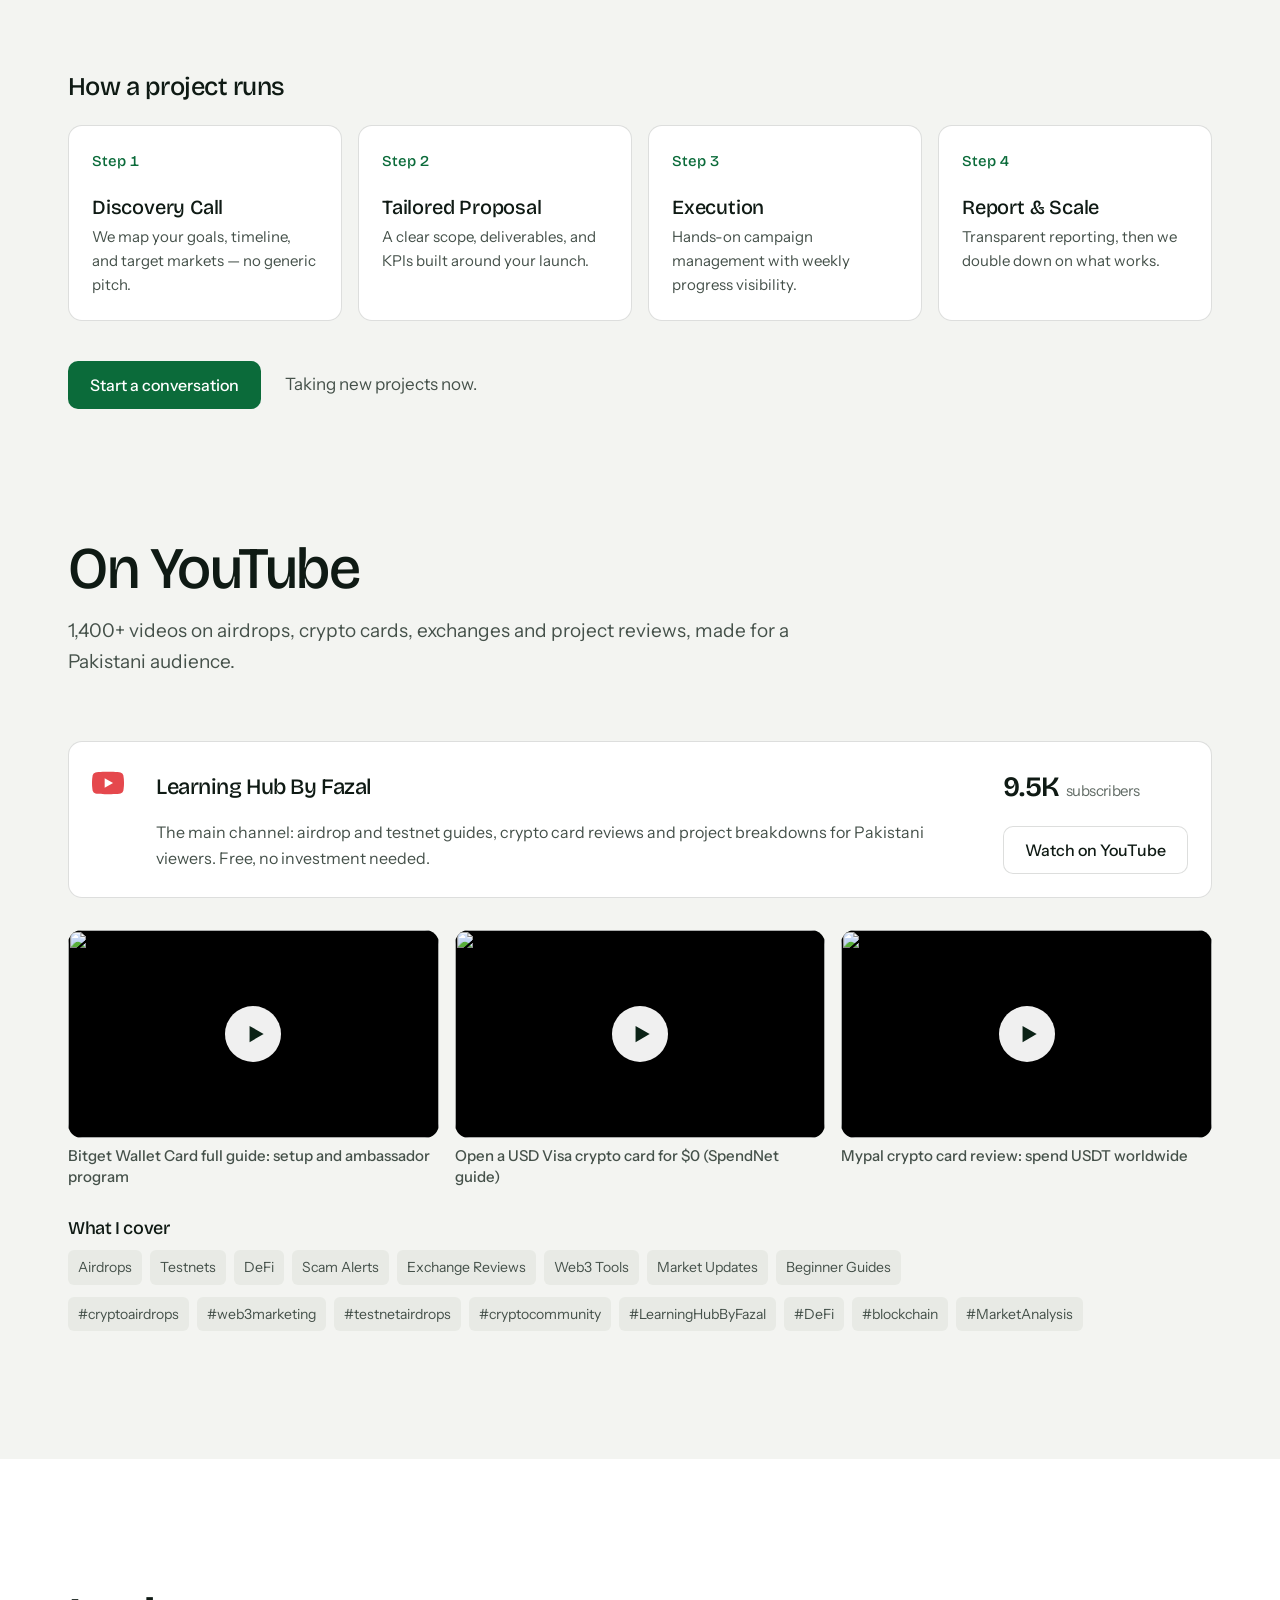
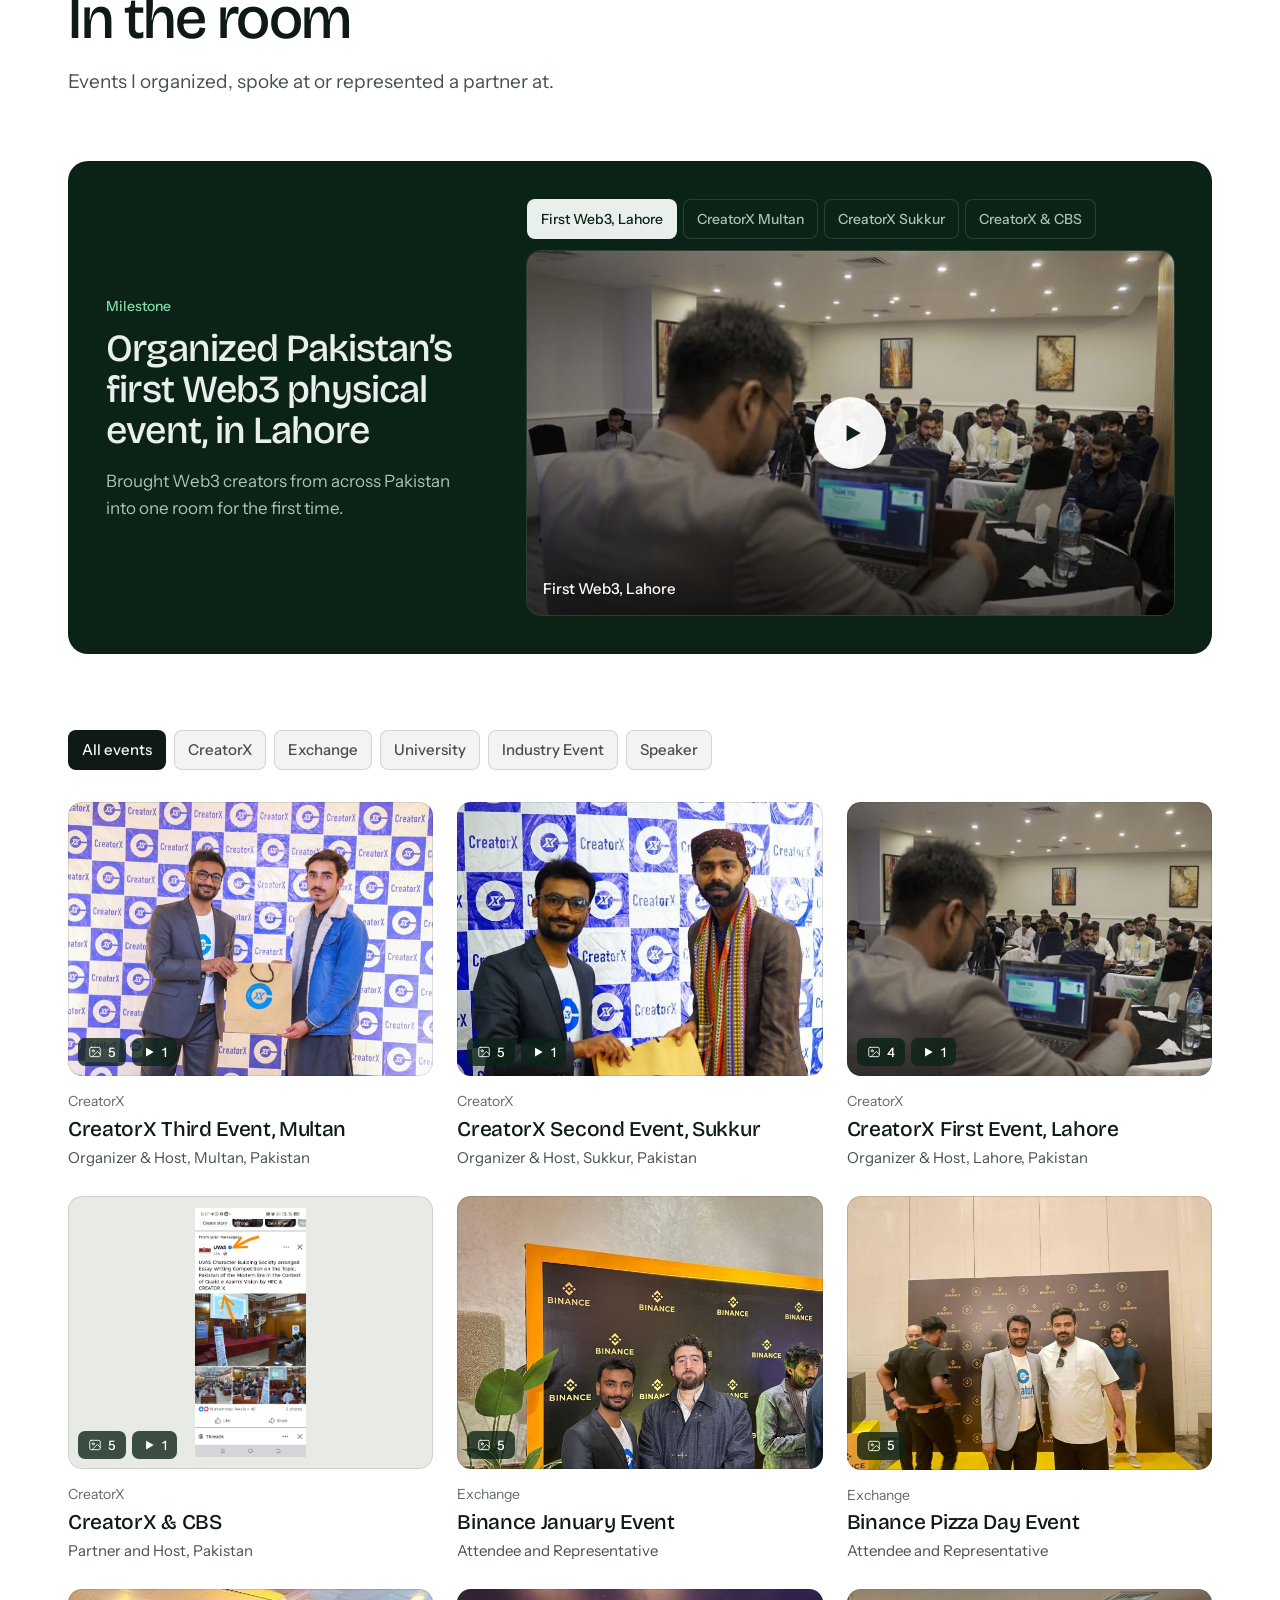
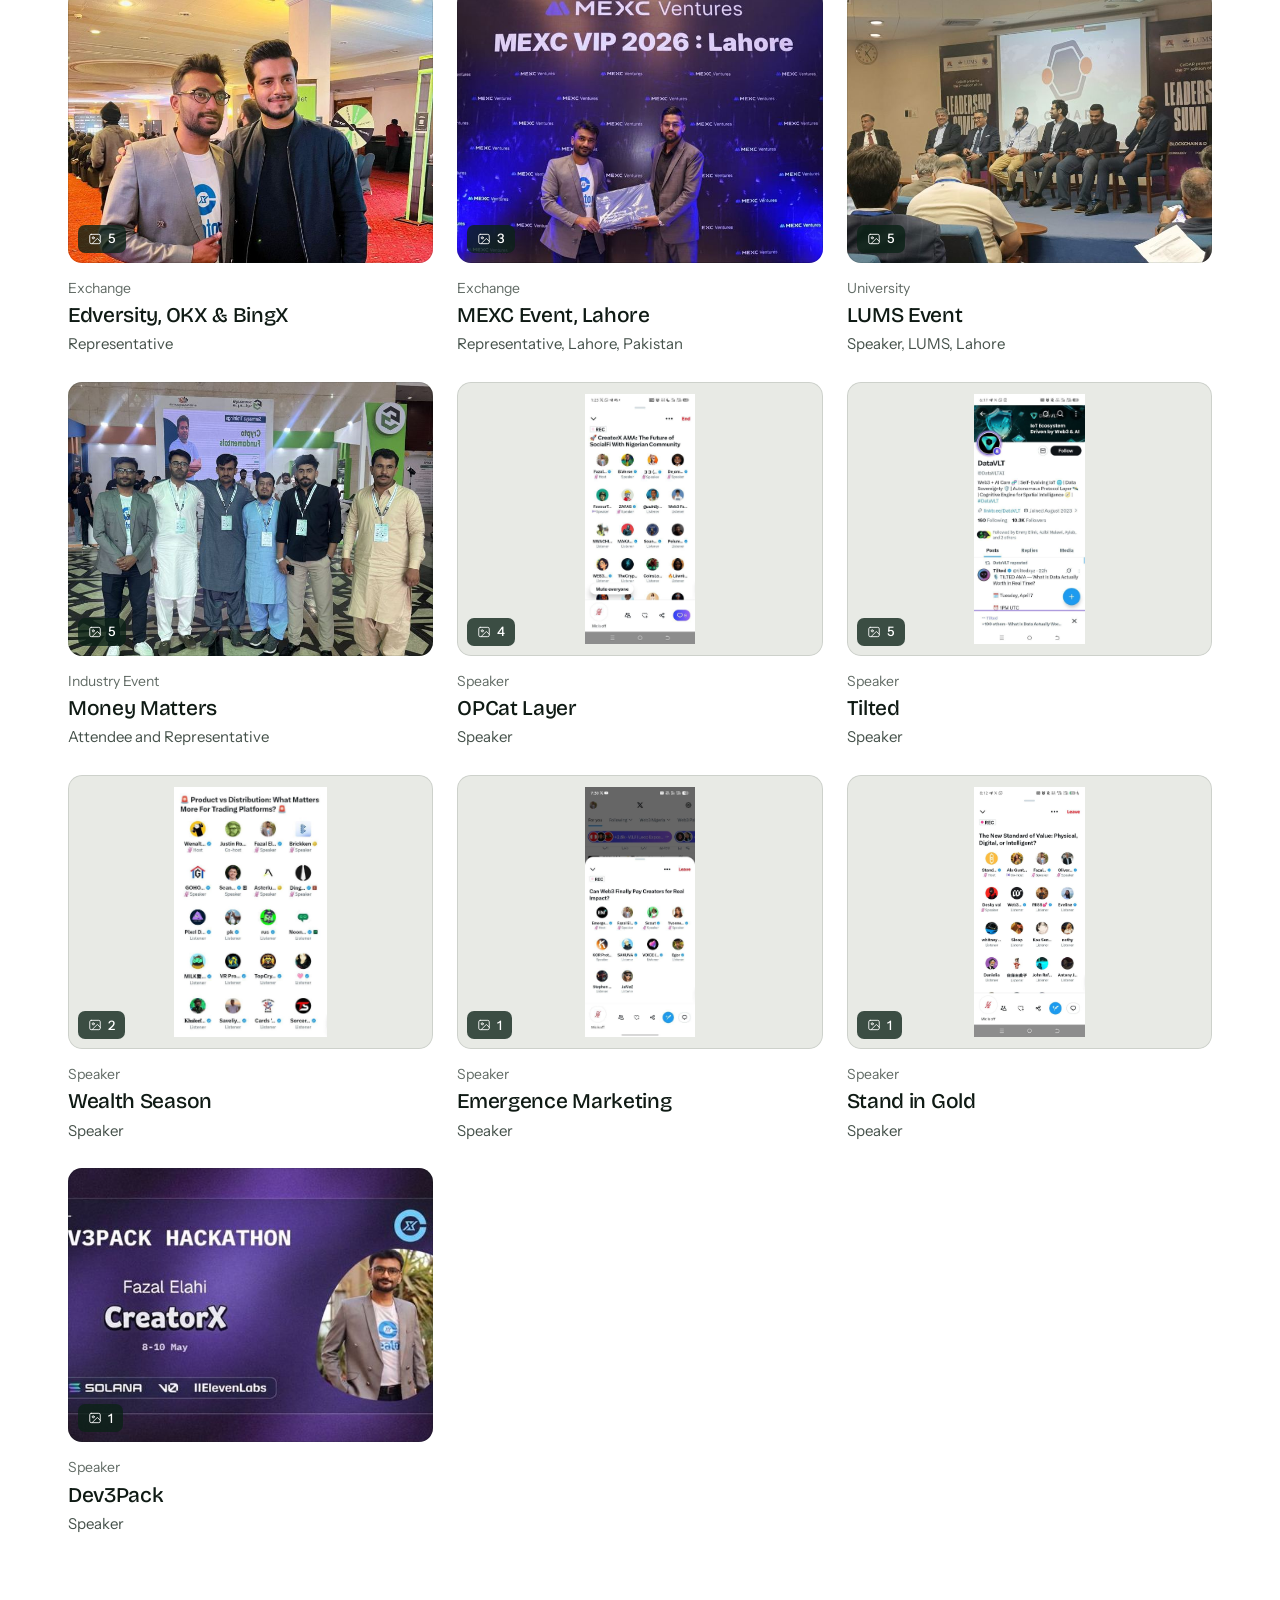
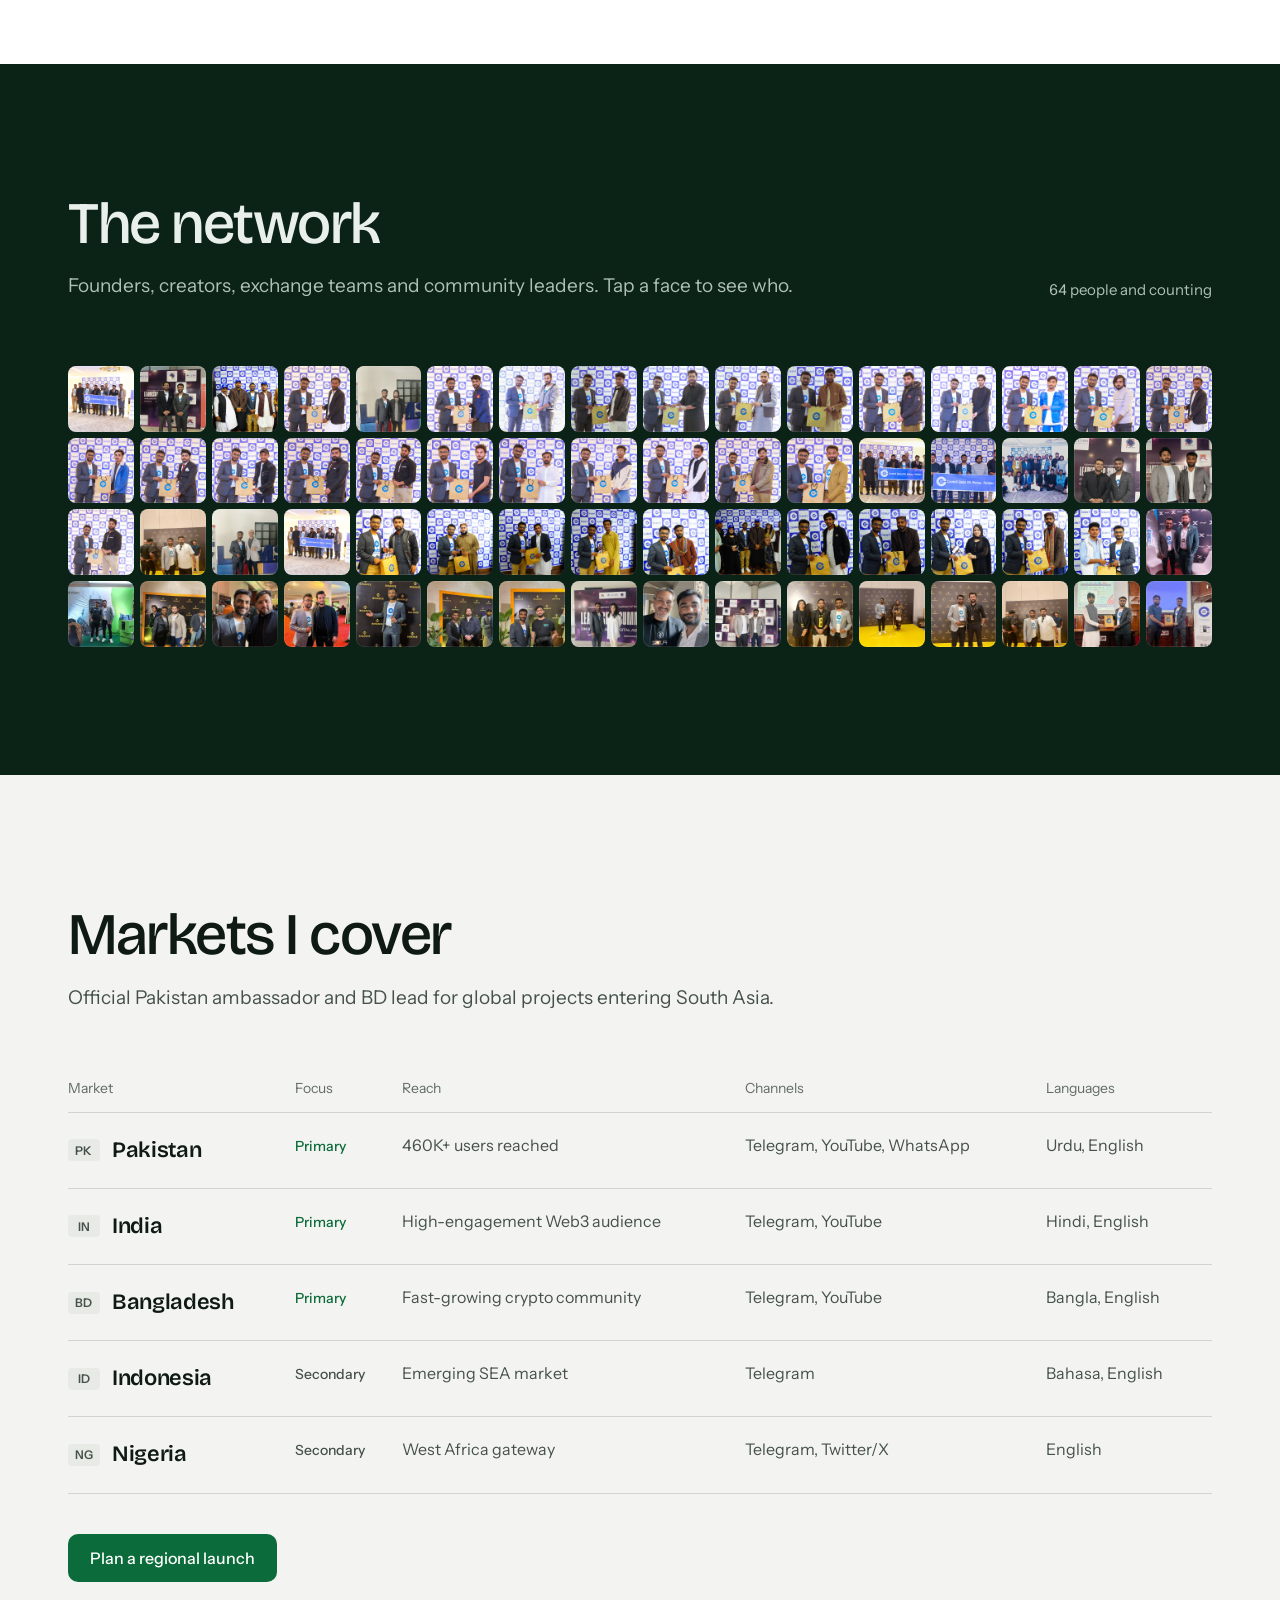
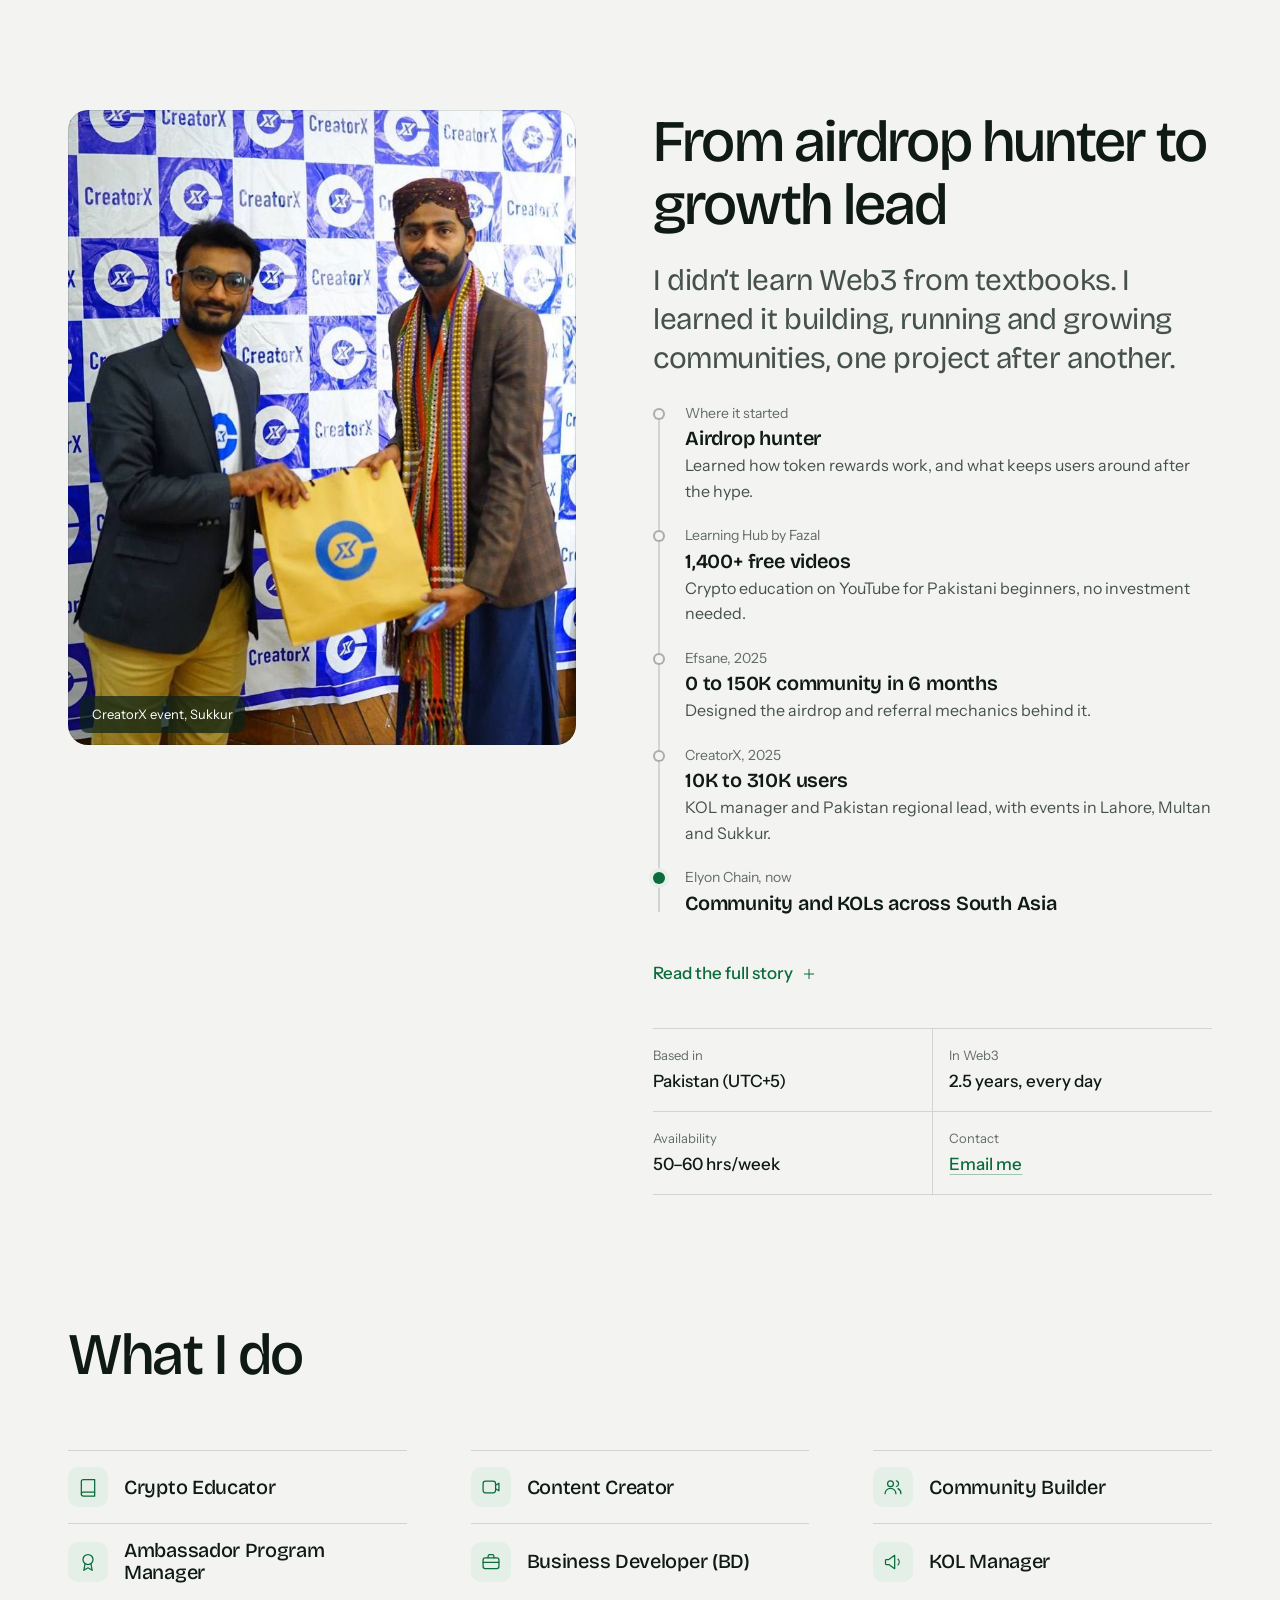
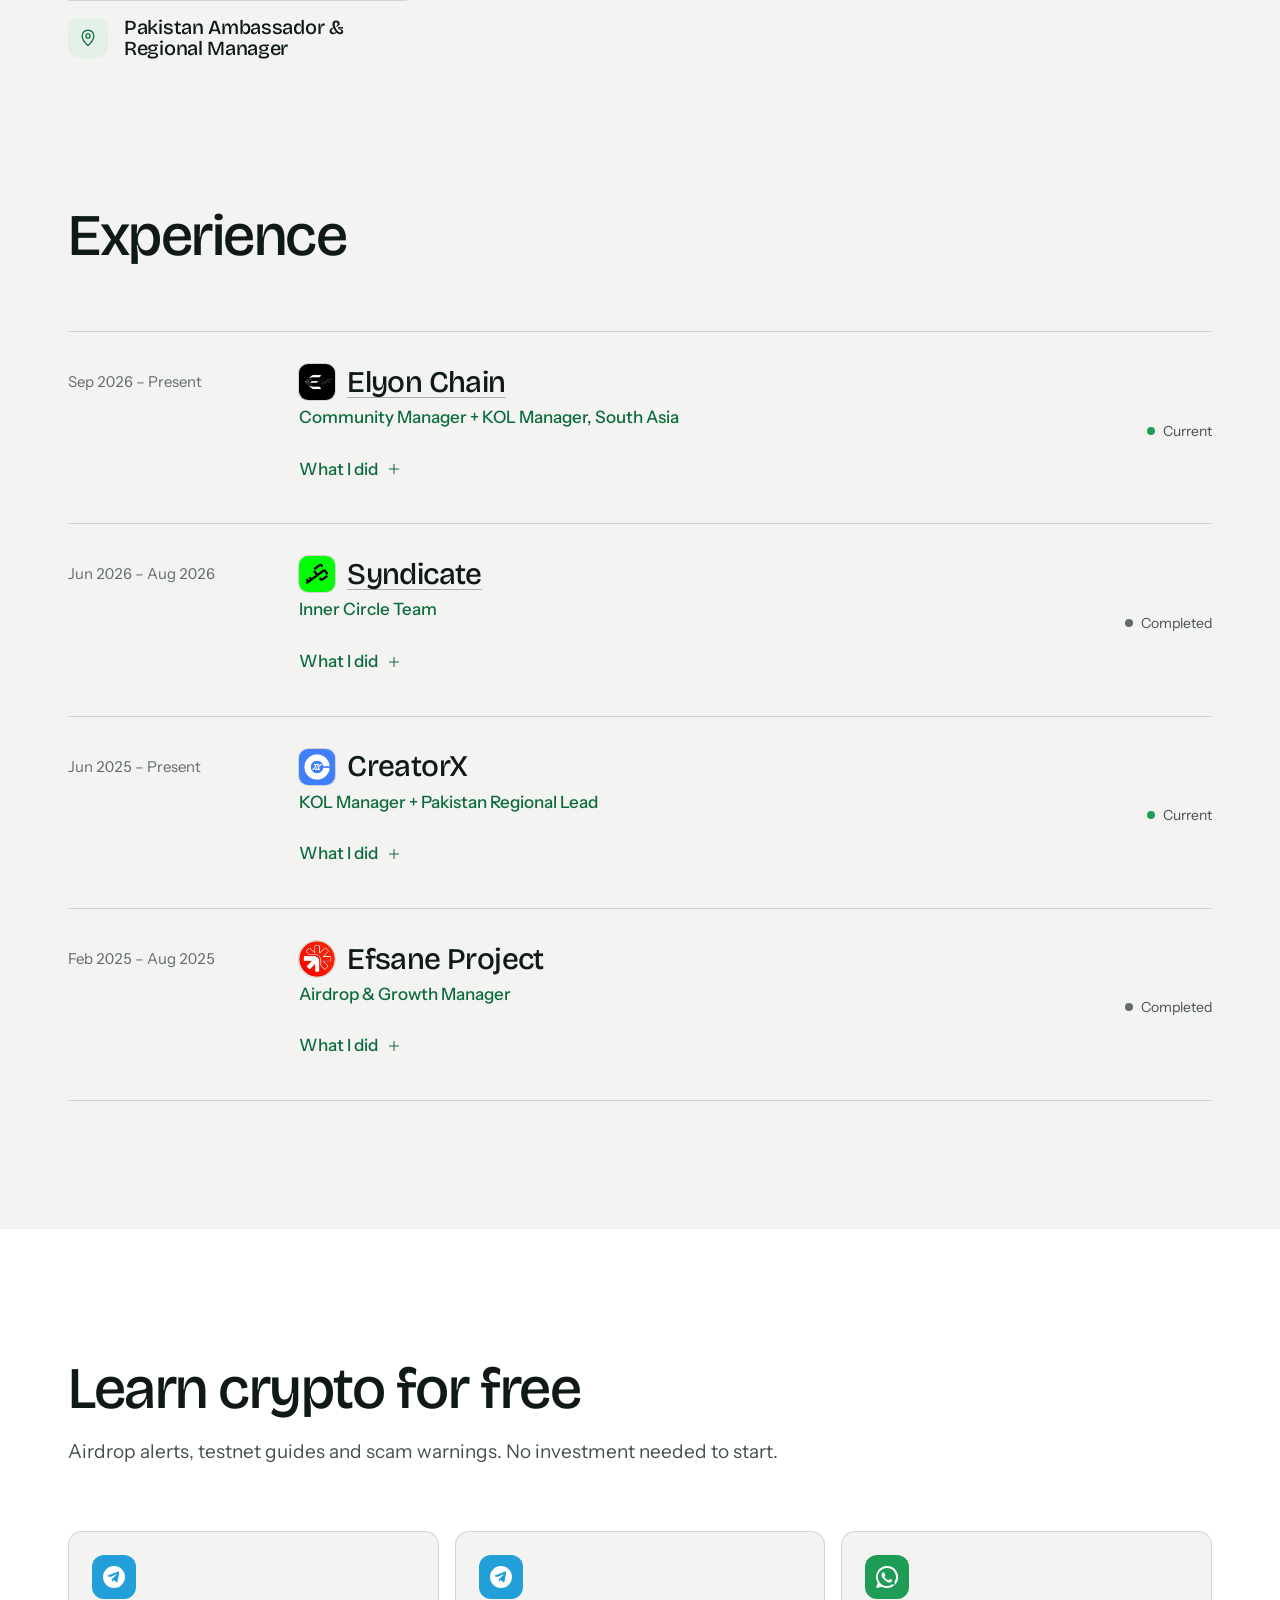
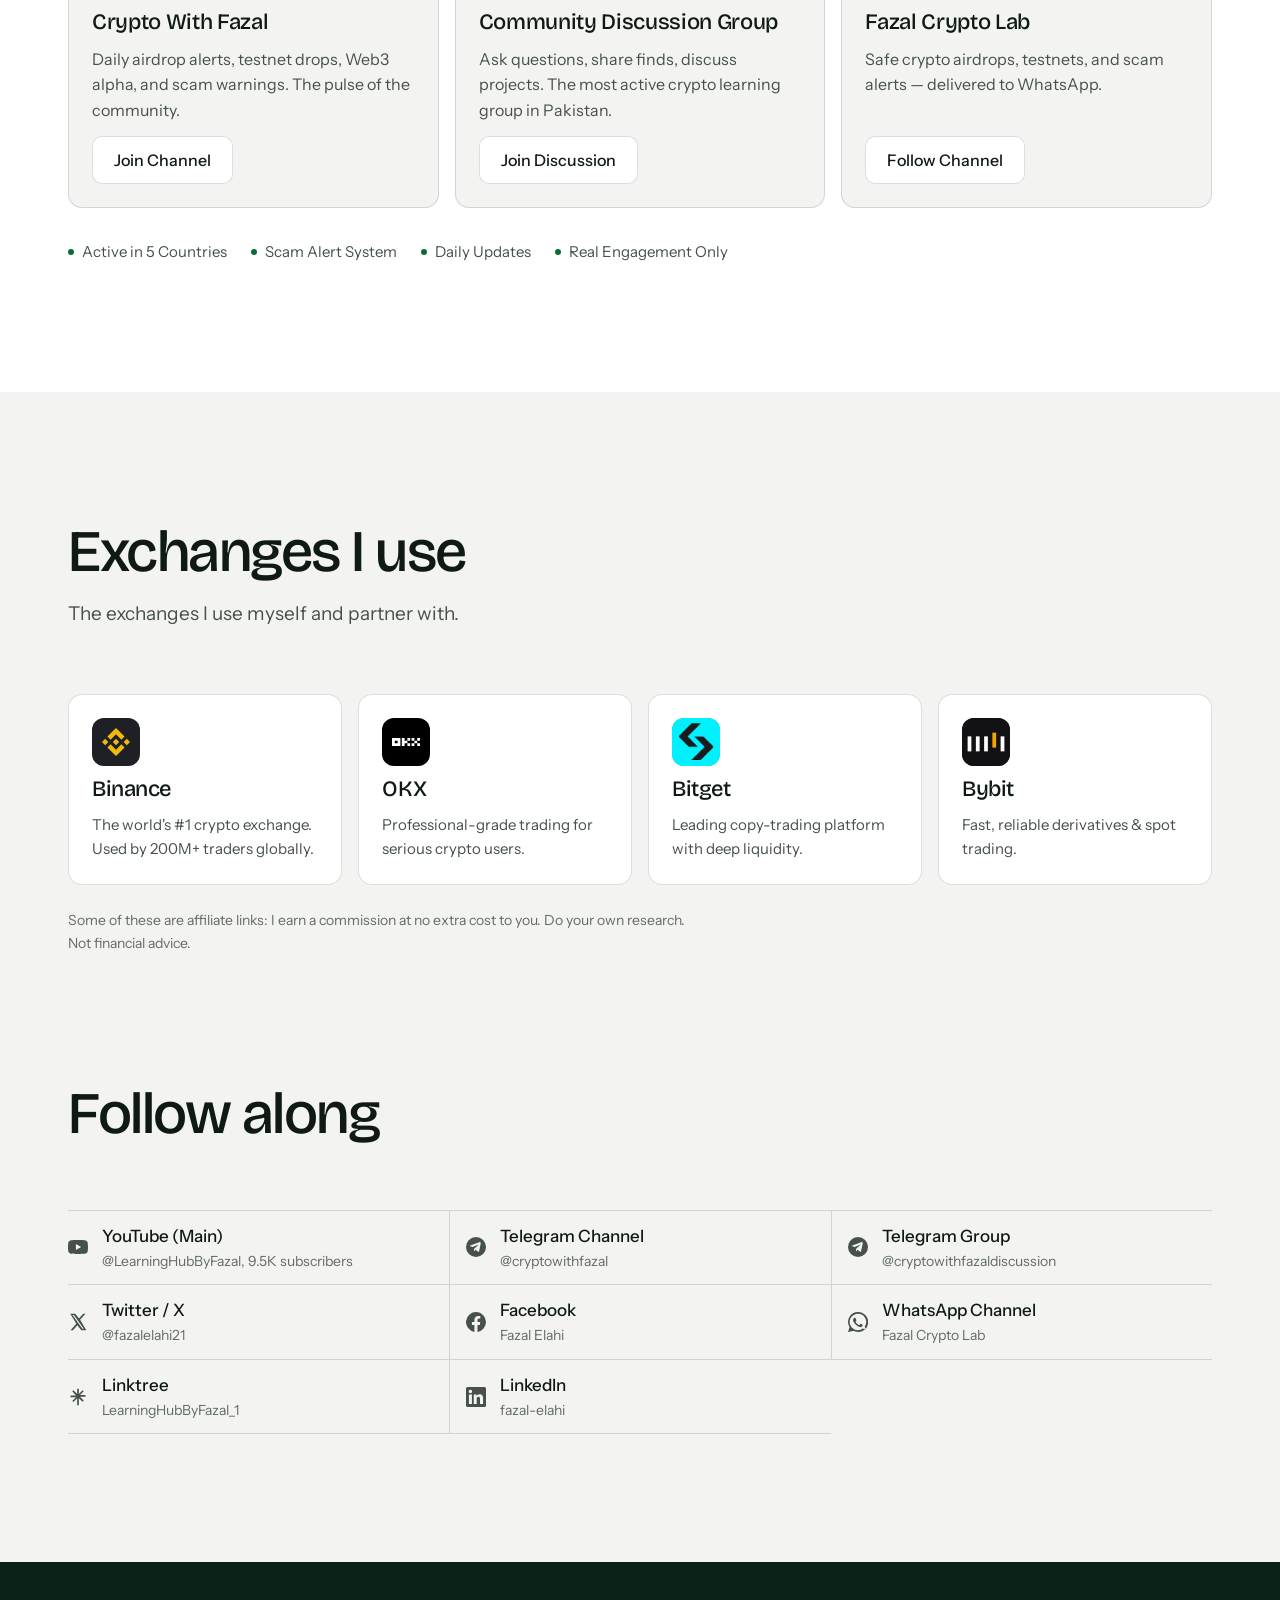
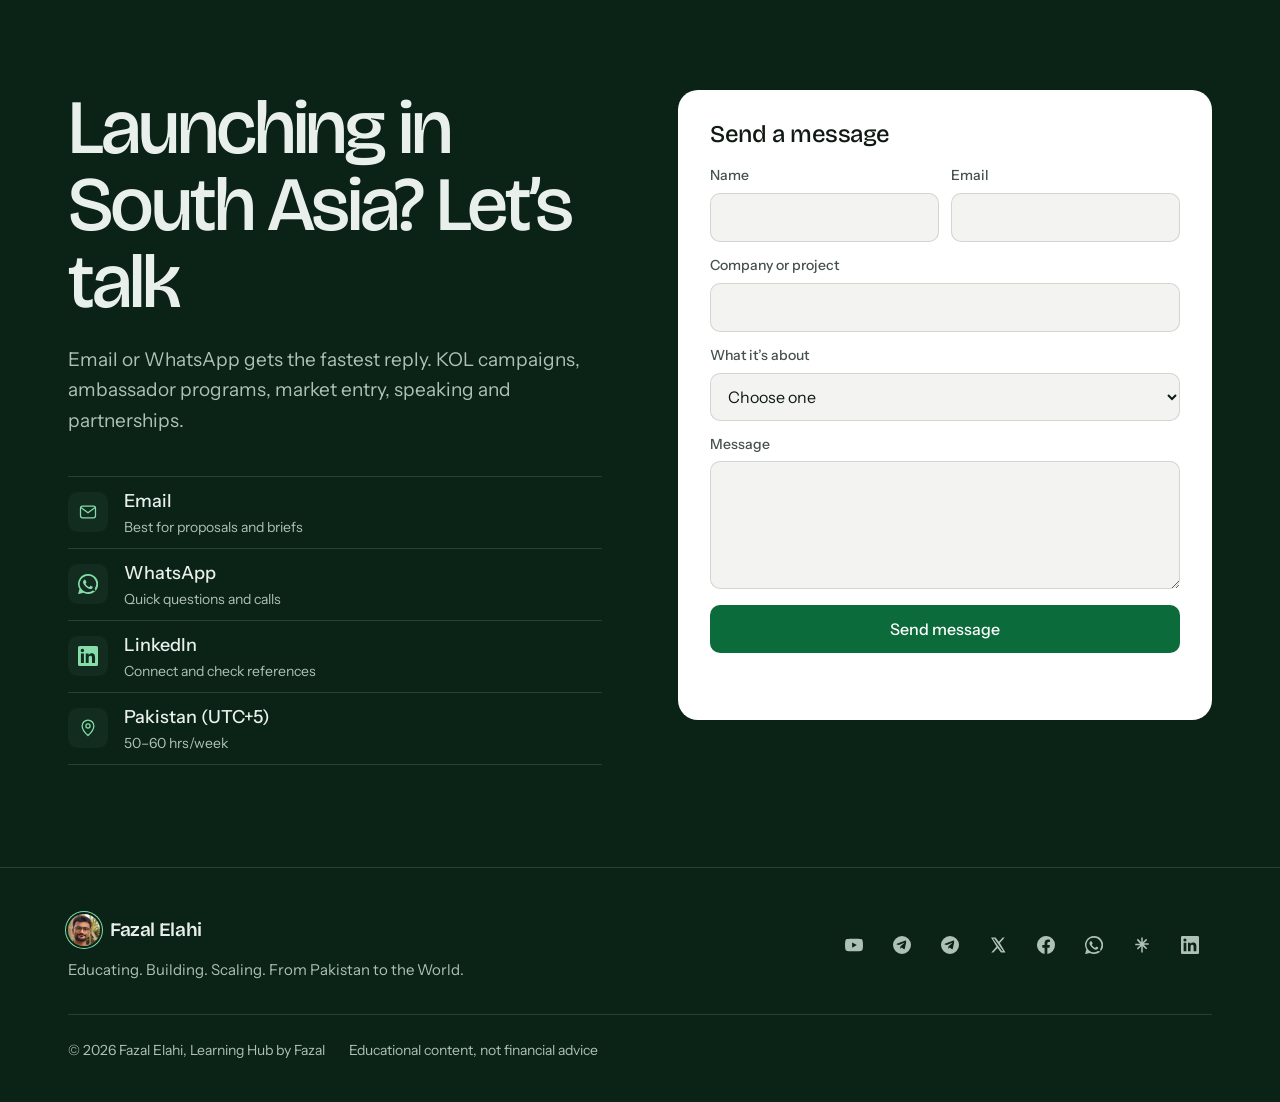
==== commit 9528ef23: "Service wheel fixes from review and Lighthouse - Play/keyboard: only keyboard focus pauses autoplay;" ====
--- a/index.html
+++ b/index.html
@@ -623,7 +623,8 @@
   .svc-cta{flex:1 0 100%;order:-1;margin-bottom:4px}
   .svc-cta .btn{width:100%}
 }
-@media (prefers-reduced-motion:reduce){.svc-wheel,.svc-node,.svc-dot{transition:none}.svc-panel.in{animation:none}}
+.svc-stage.snap .svc-wheel,.svc-stage.snap .svc-node{transition:none}
+@media (prefers-reduced-motion:reduce){.svc-wheel,.svc-node,.svc-node.far,.svc-dot{transition:none}.svc-panel.in{animation:none}}
 .svc-list{border-top:1px solid var(--line)}
 .svc{display:grid;grid-template-columns:minmax(0,1fr) minmax(0,1fr) auto;gap:16px clamp(24px,4vw,56px);padding:clamp(28px,3vw,40px) 0;border-bottom:1px solid var(--line);align-items:start}
 .svc h3{font-size:clamp(24px,2.4vw,30px);letter-spacing:-.02em}
@@ -942,7 +943,7 @@
         <figure class="pass-card">
           <span class="pass-slot" aria-hidden="true"></span>
           <div class="pass-band"><span>Web3 growth lead</span><span>South Asia</span></div>
-          <img class="pass-photo" id="heroPhoto" src="fazal-720.jpg" width="720" height="1080" alt="Fazal Elahi in a CreatorX shirt and blazer" fetchpriority="high">
+          <img class="pass-photo" id="heroPhoto" src="fazal-720.jpg" srcset="fazal-360.jpg 360w, fazal-720.jpg 720w" sizes="(max-width: 760px) 140px, 320px" width="720" height="1080" alt="Fazal Elahi in a CreatorX shirt and blazer" fetchpriority="high">
           <figcaption class="pass-id"><strong>Fazal Elahi</strong><span>Growth lead, KOL and crypto YouTuber, Pakistan</span></figcaption>
           <dl class="pass-facts">
             <div><dt>Reached</dt><dd>460K+</dd></div>
@@ -1249,6 +1250,6 @@
 <script defer src="https://cdn.jsdelivr.net/npm/gsap@3.13.0/dist/Flip.min.js"></script>
 <script defer src="https://cdn.jsdelivr.net/npm/@supabase/supabase-js@2"></script>
 <script defer src="data.js?v=20261127"></script>
-<script defer src="render.js?v=20261127"></script>
+<script defer src="render.js?v=20261128"></script>
 </body>
 </html>
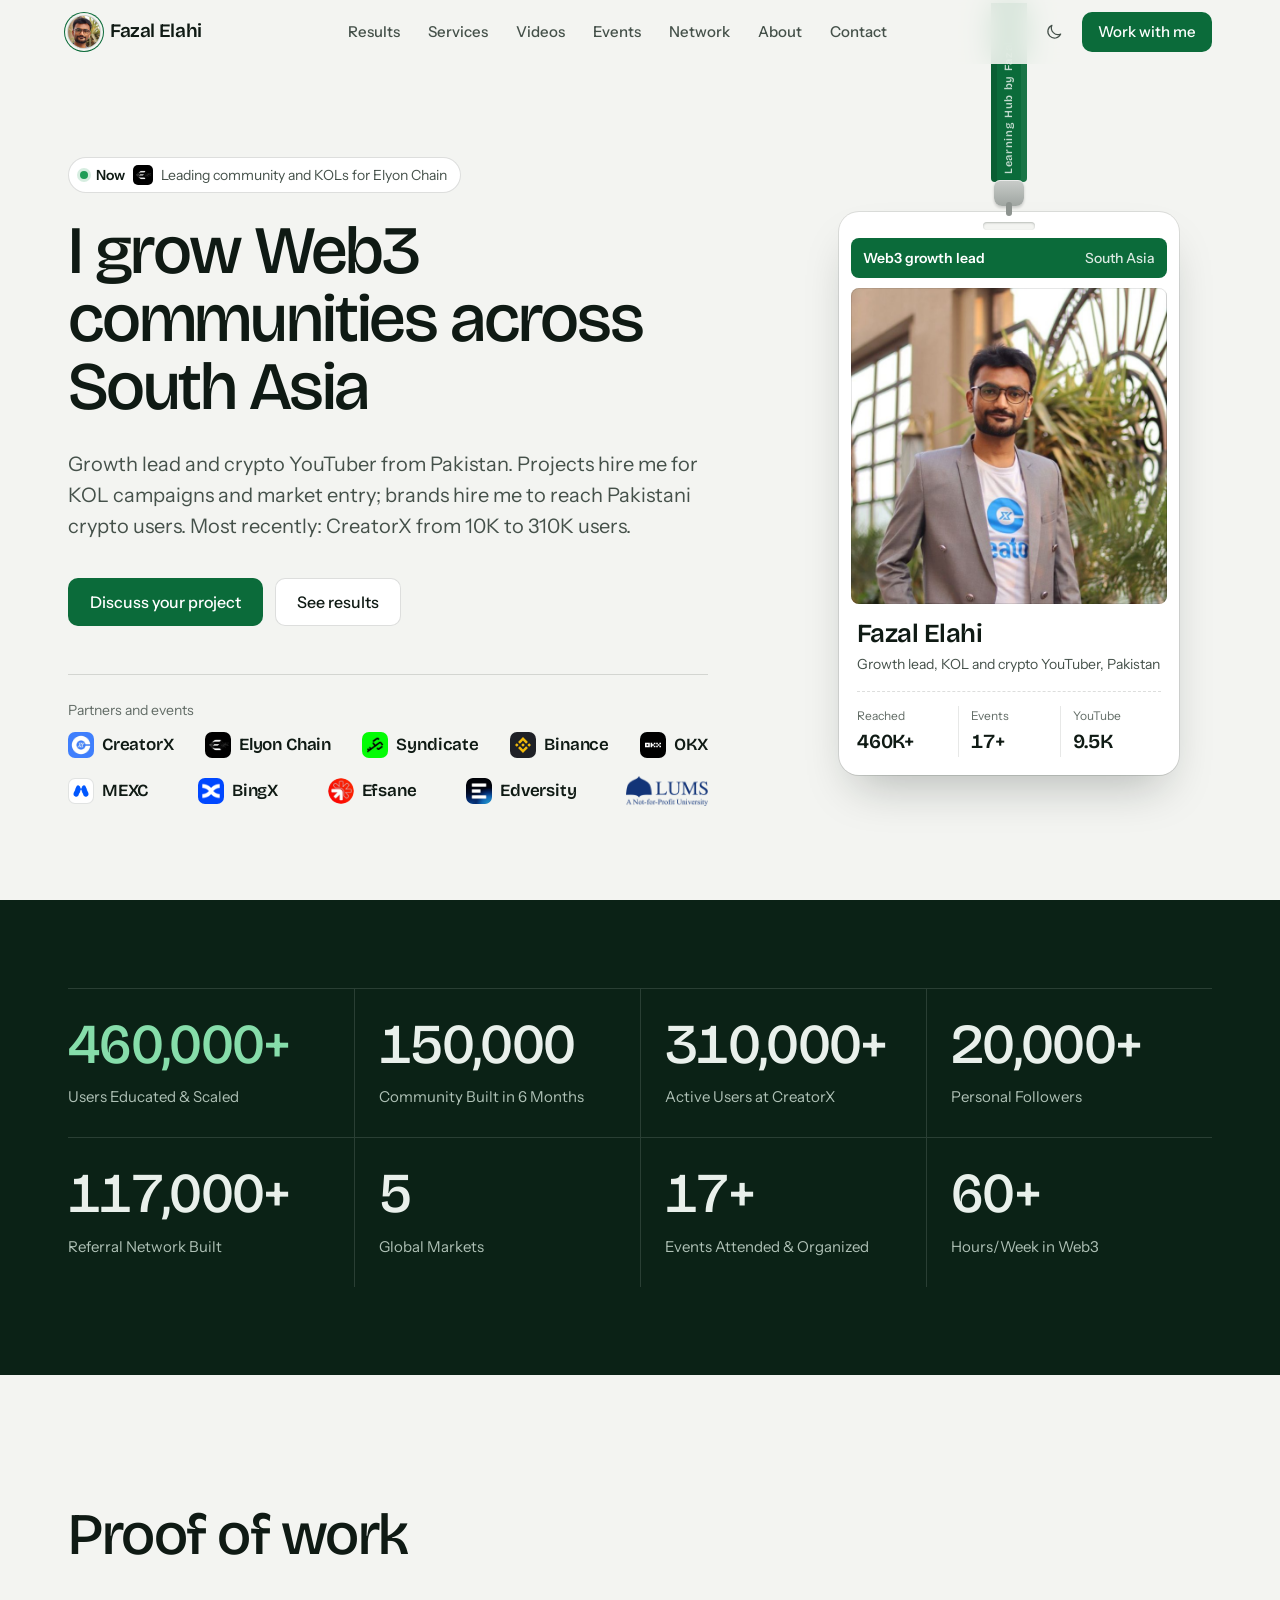
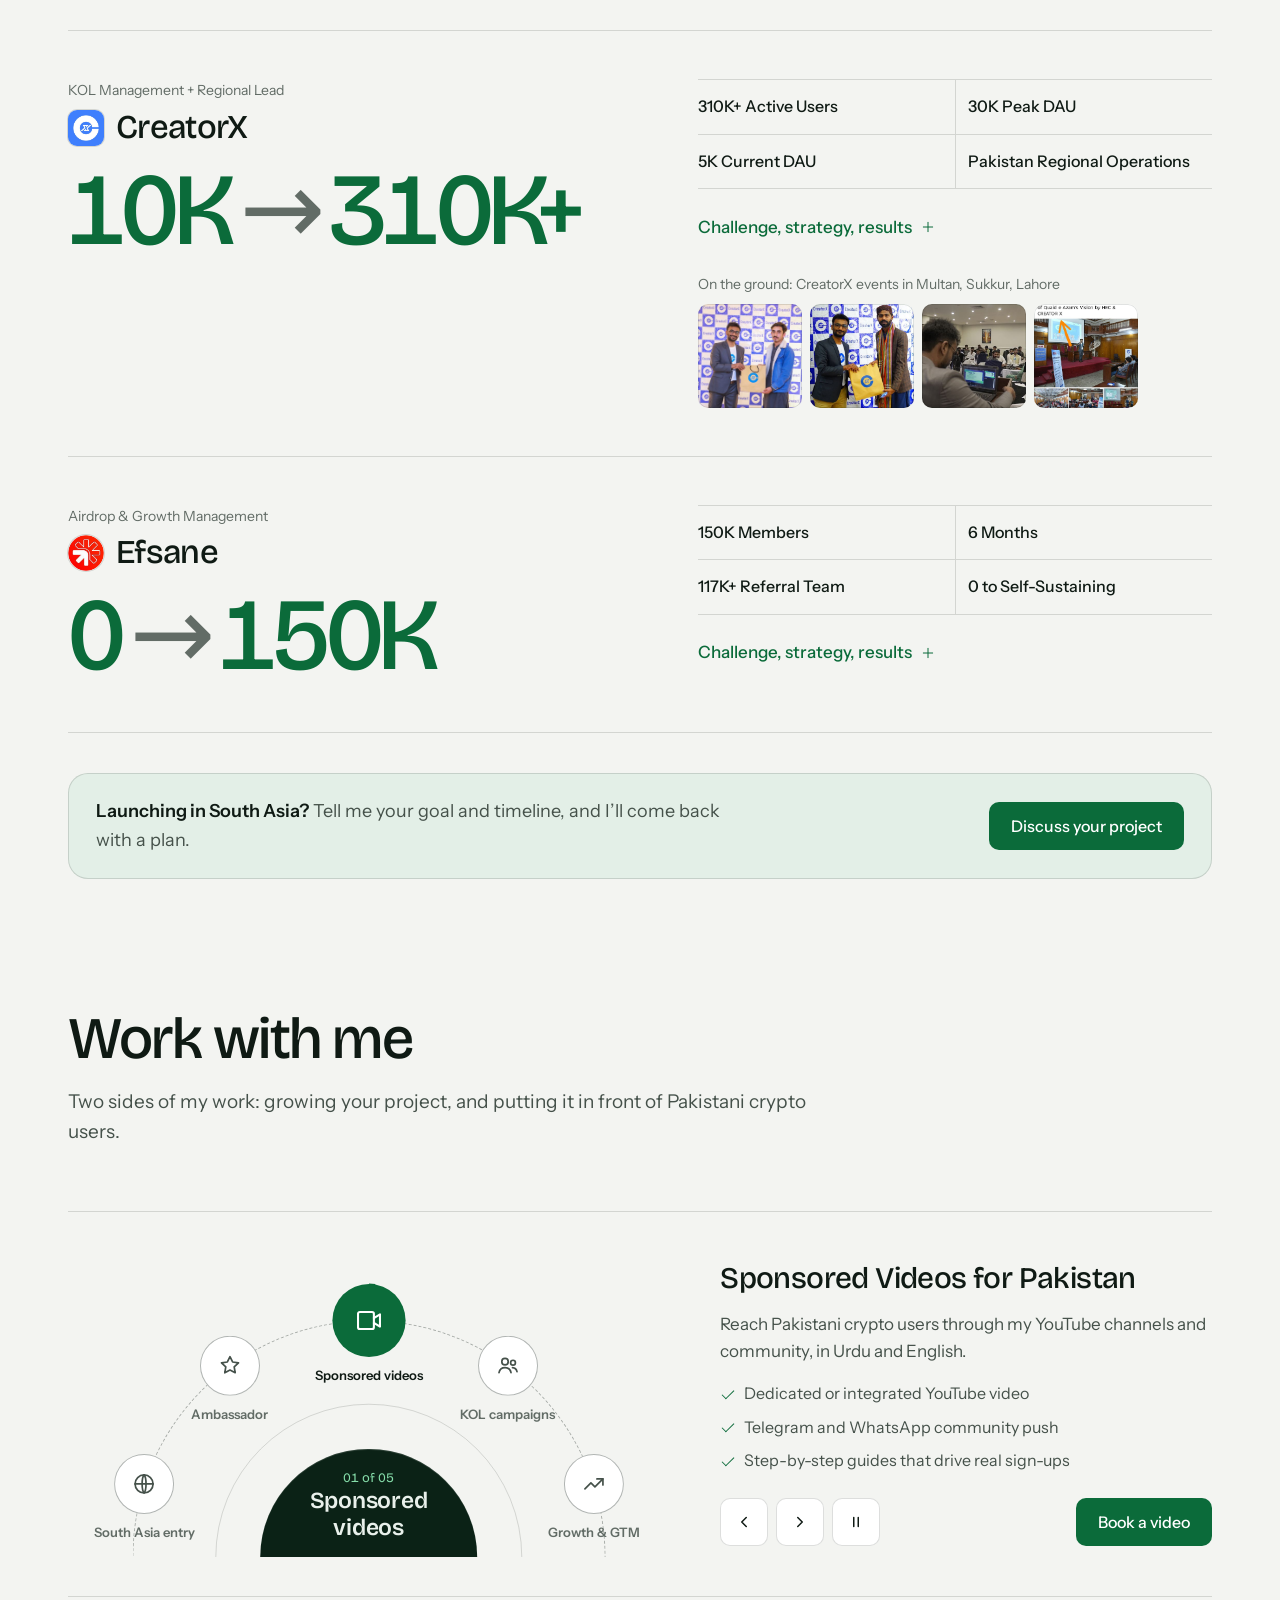
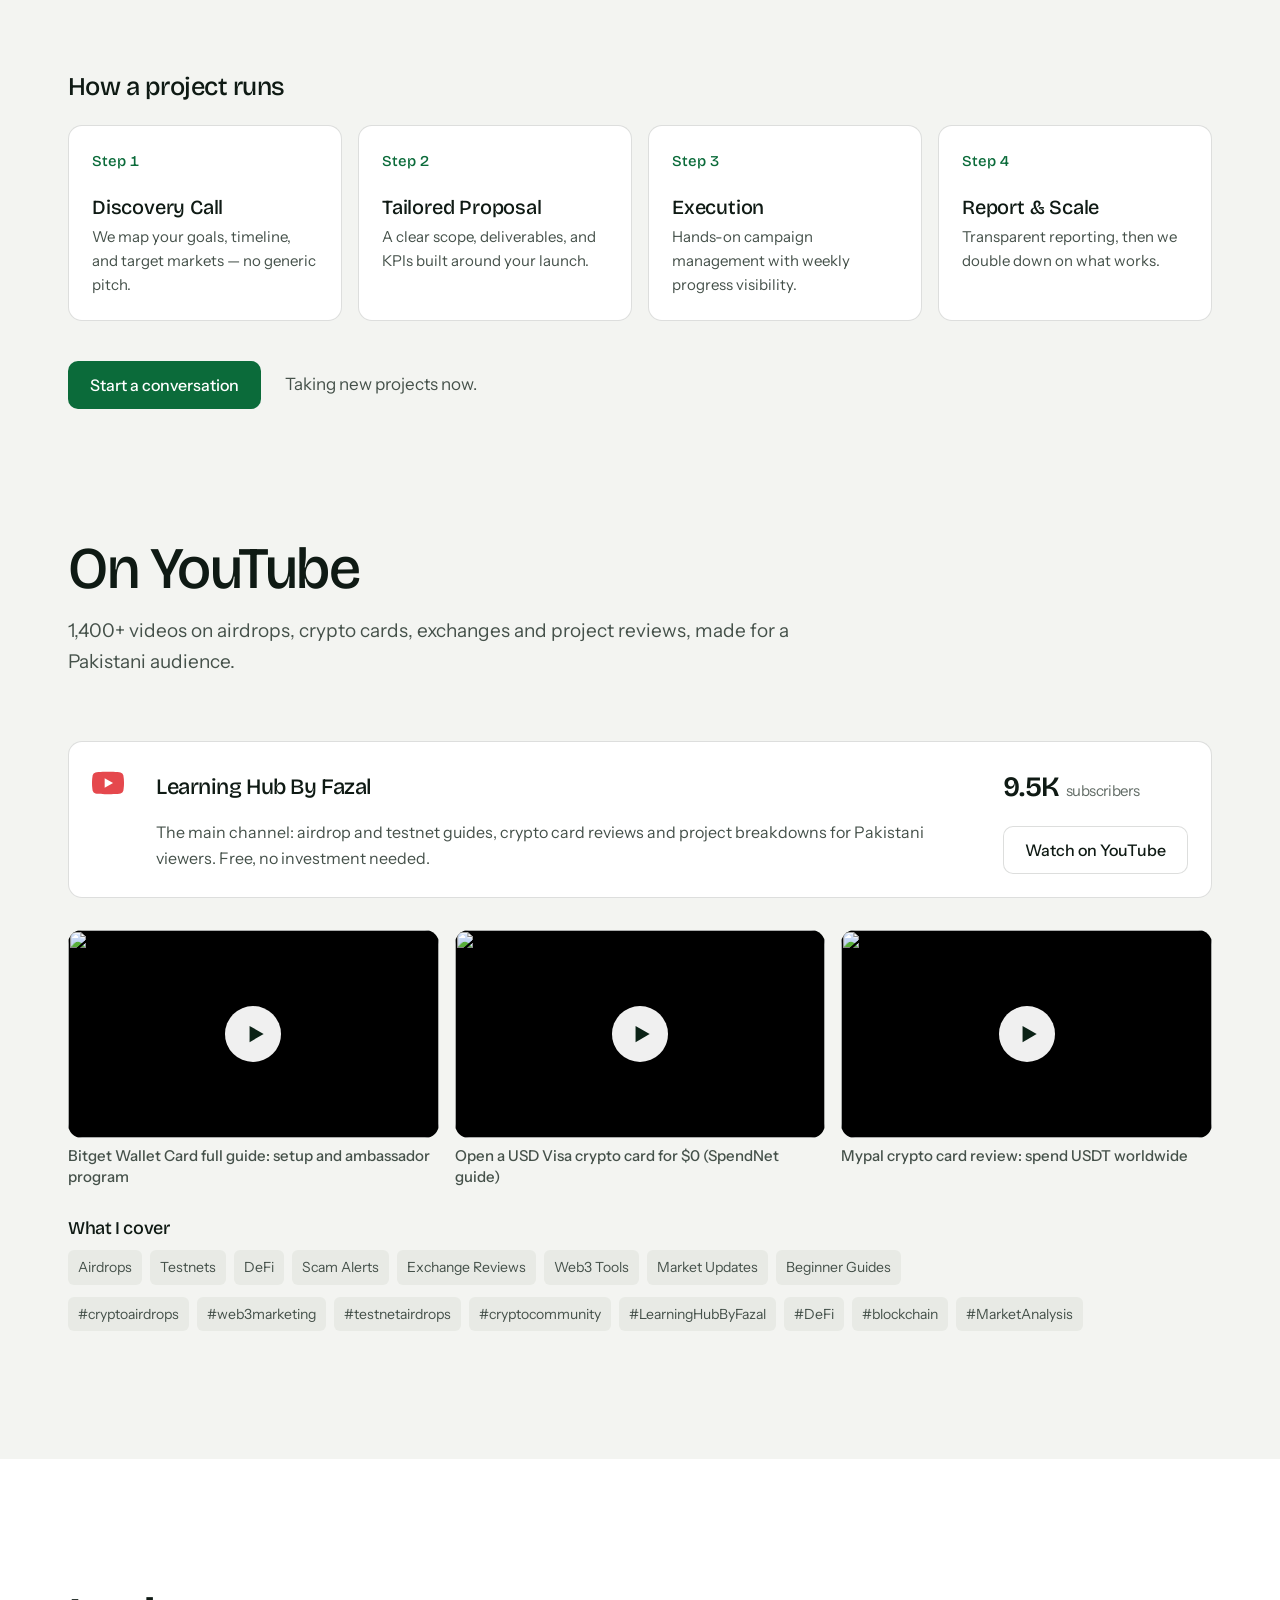
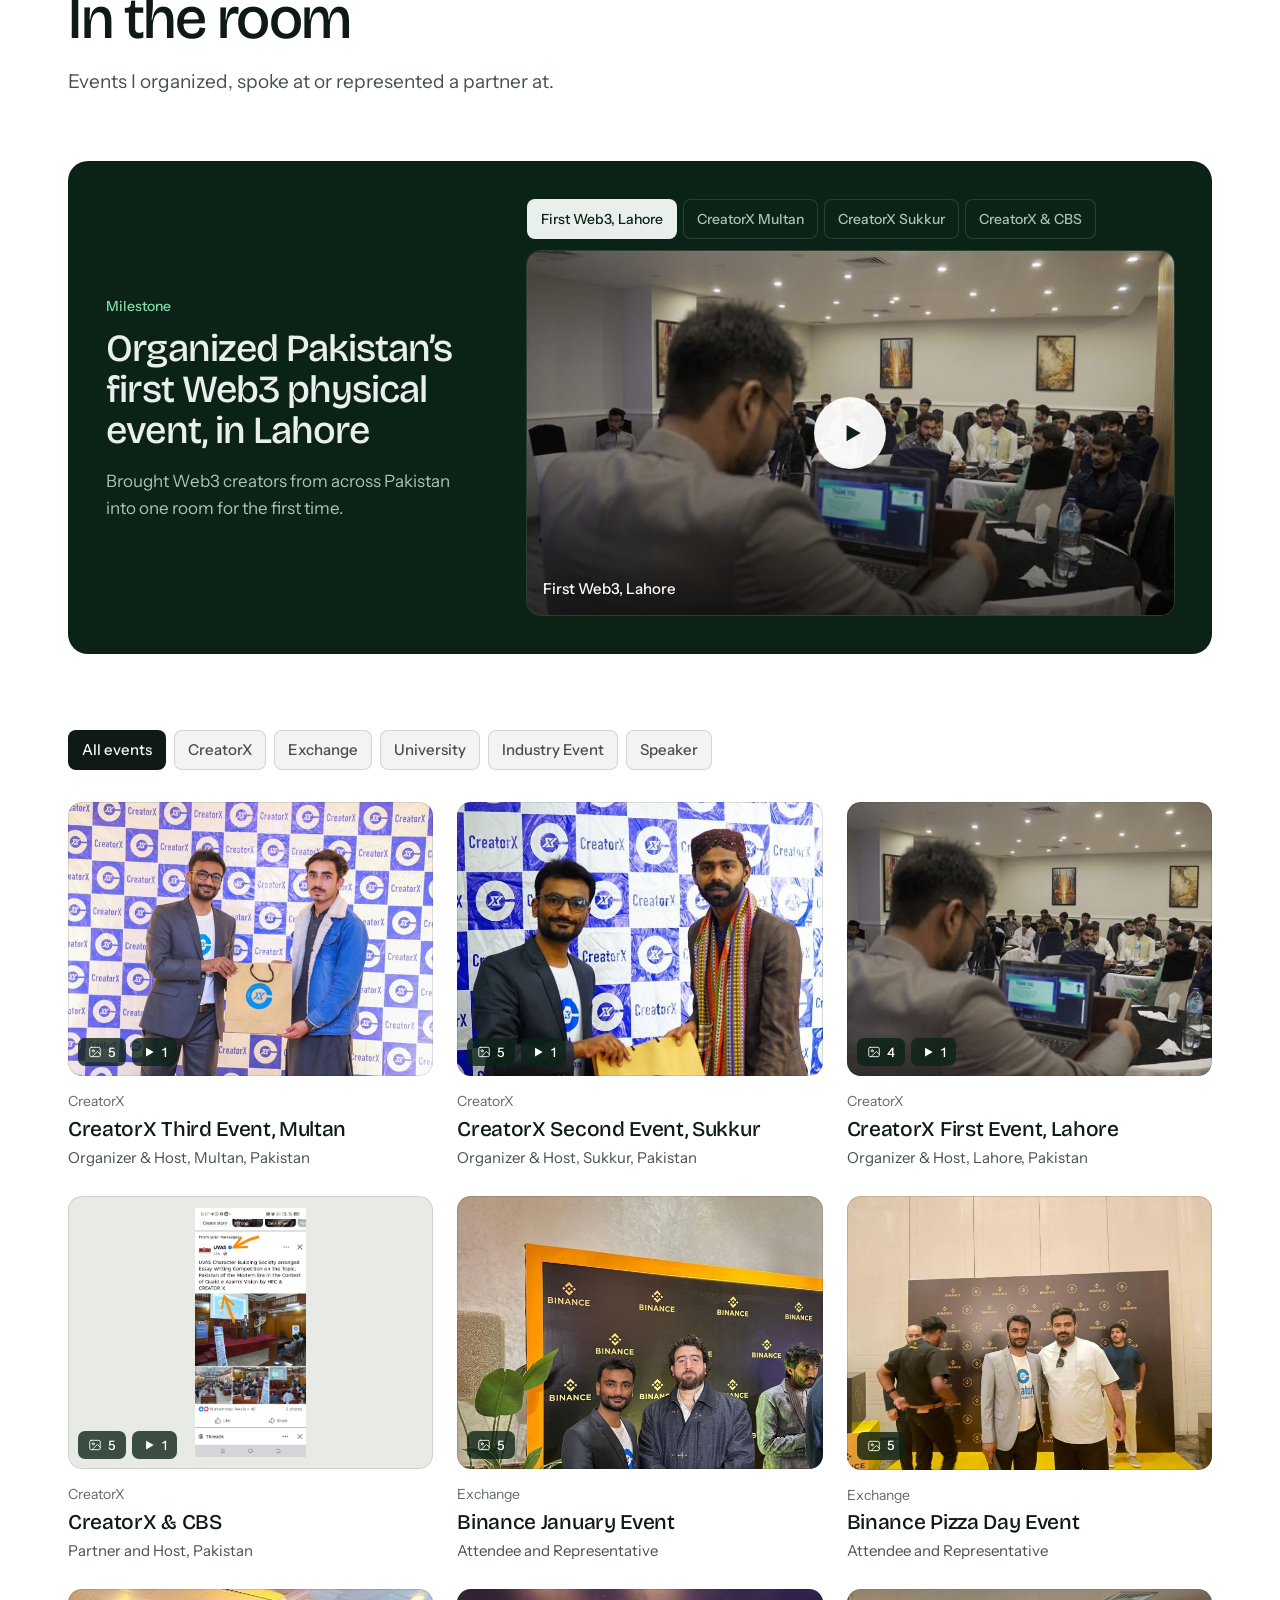
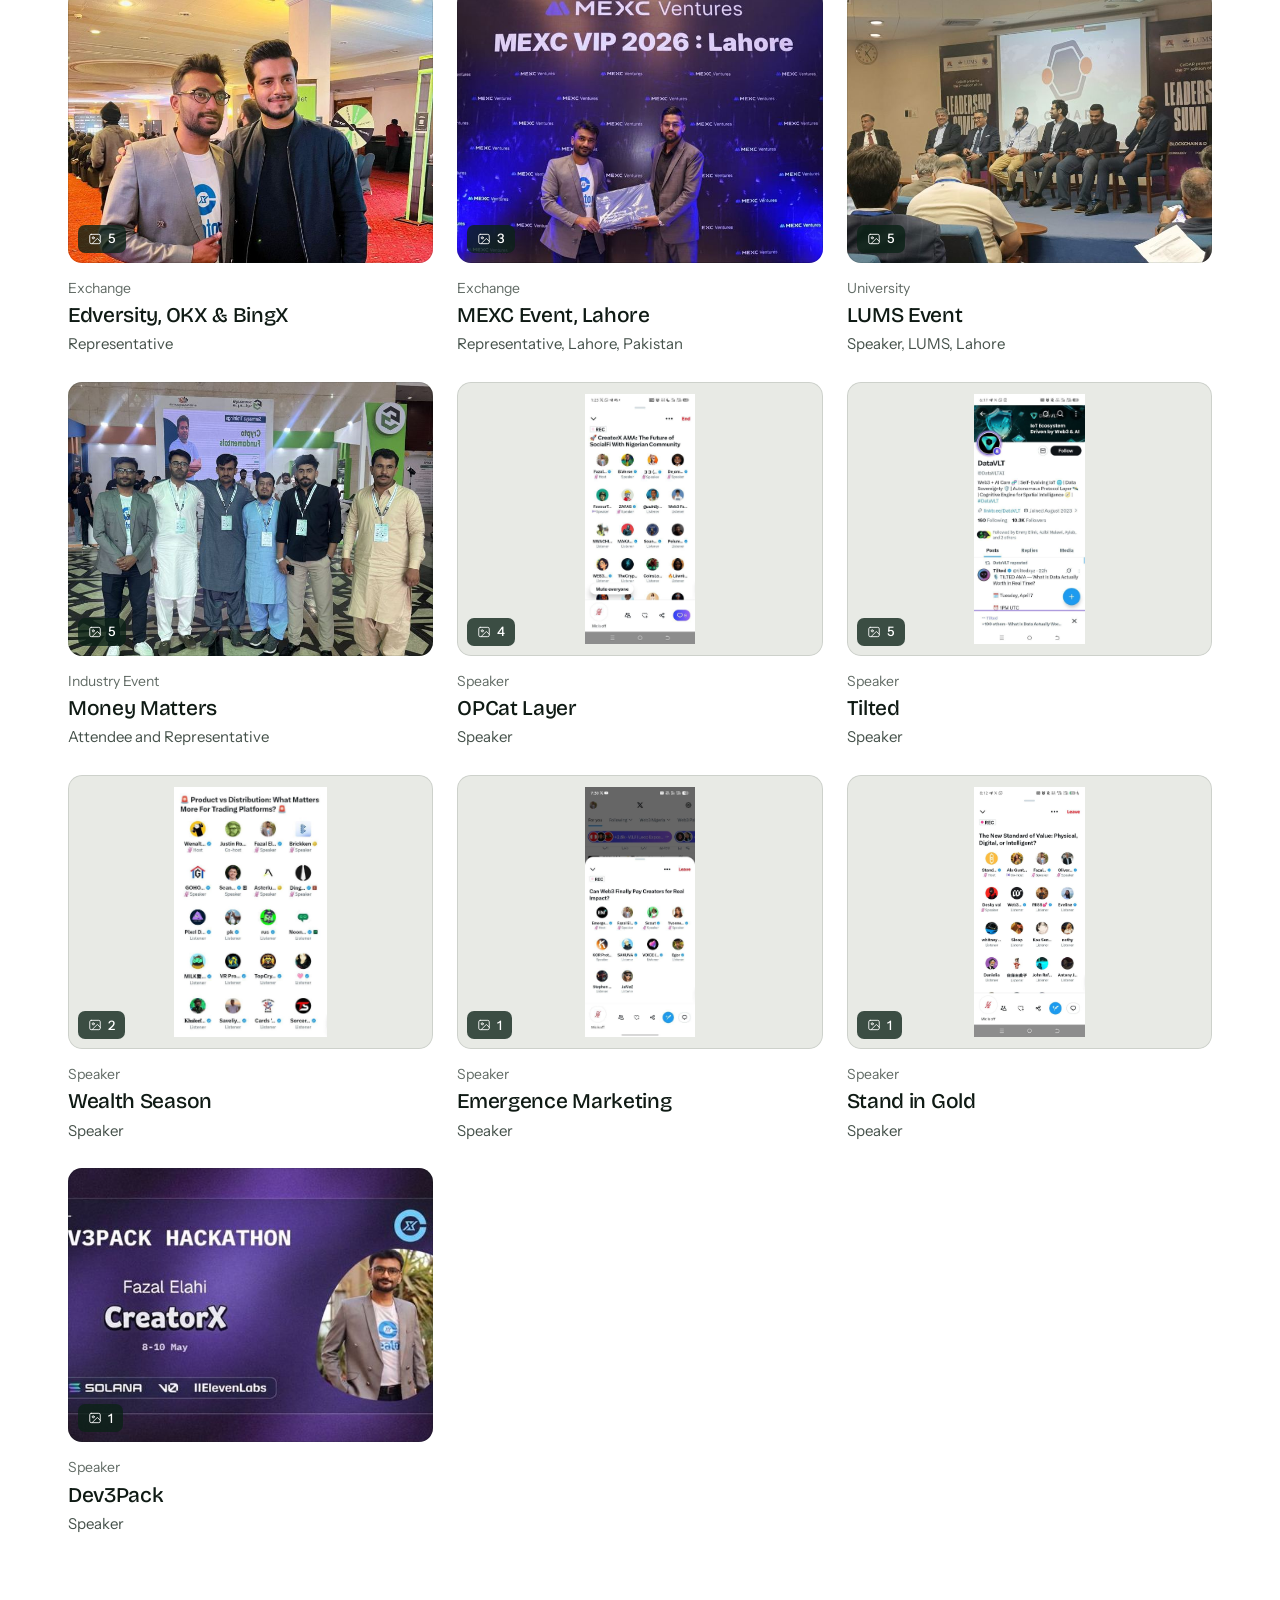
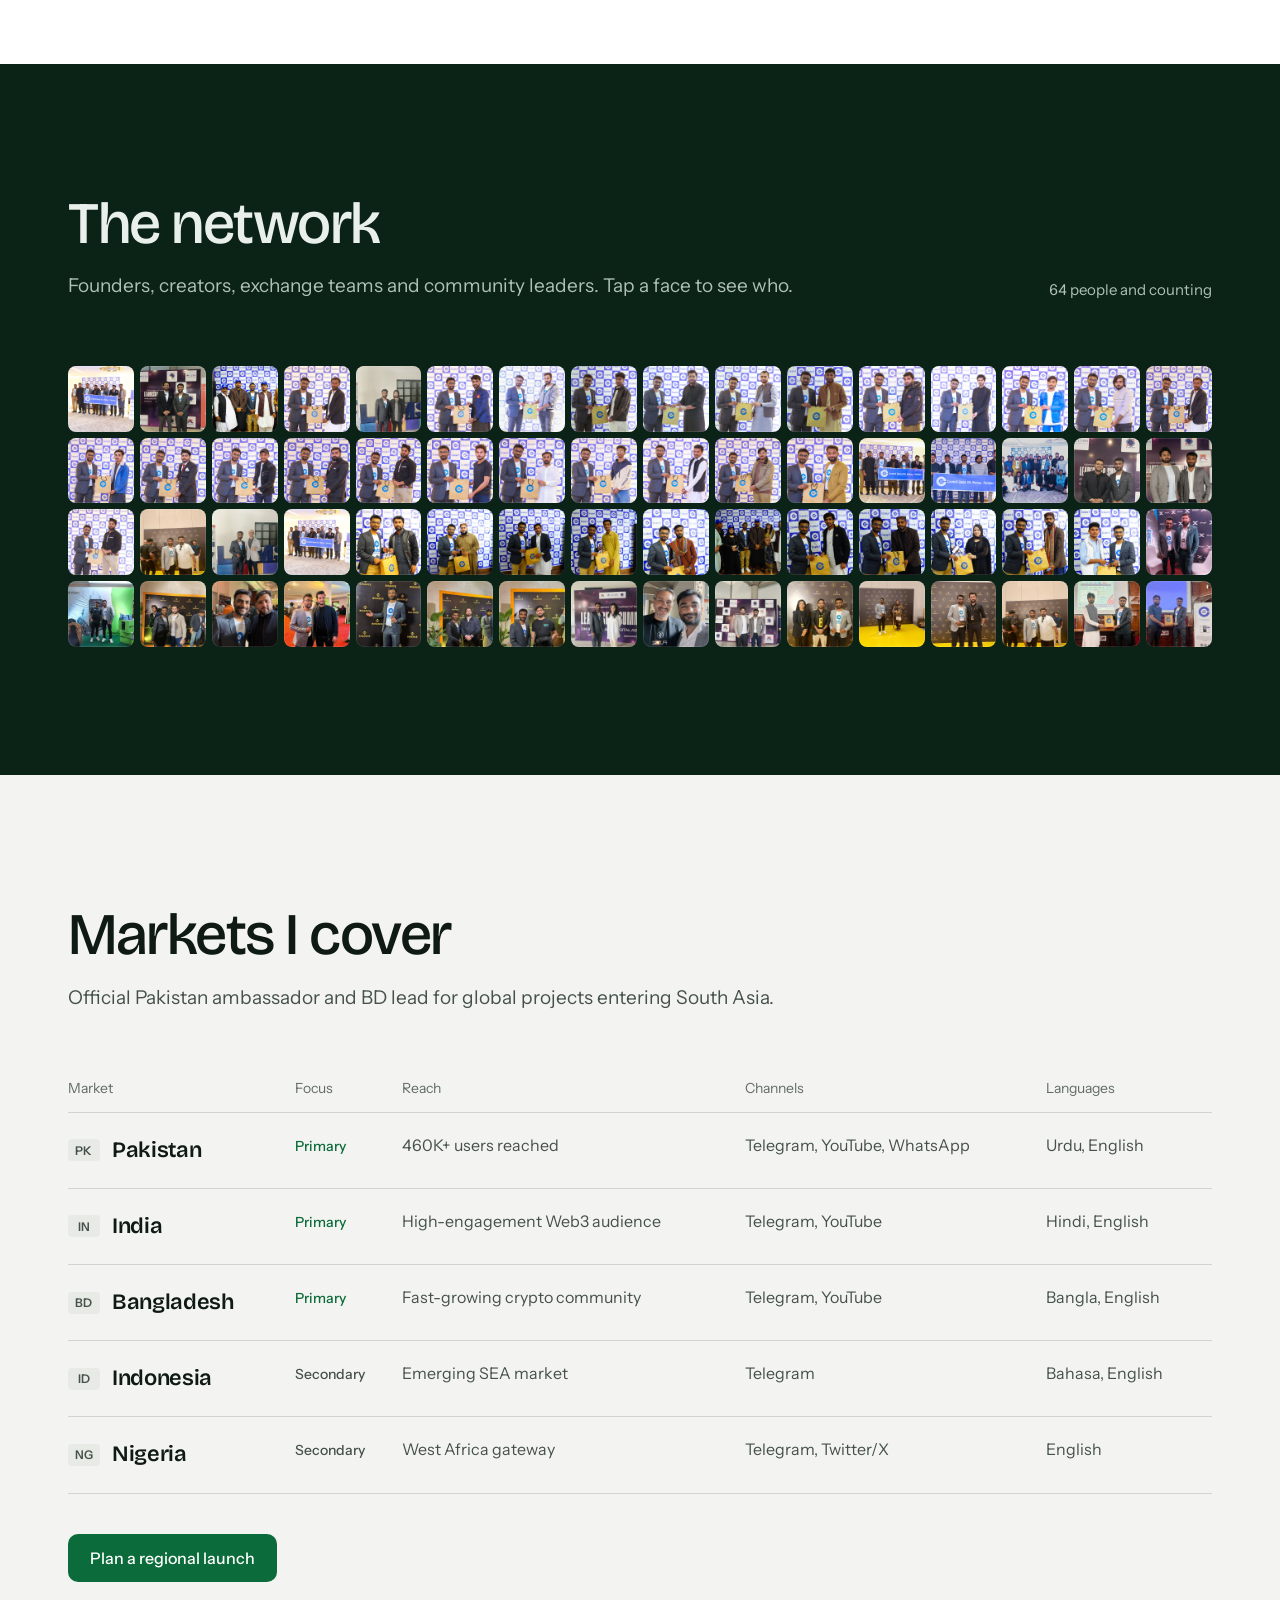
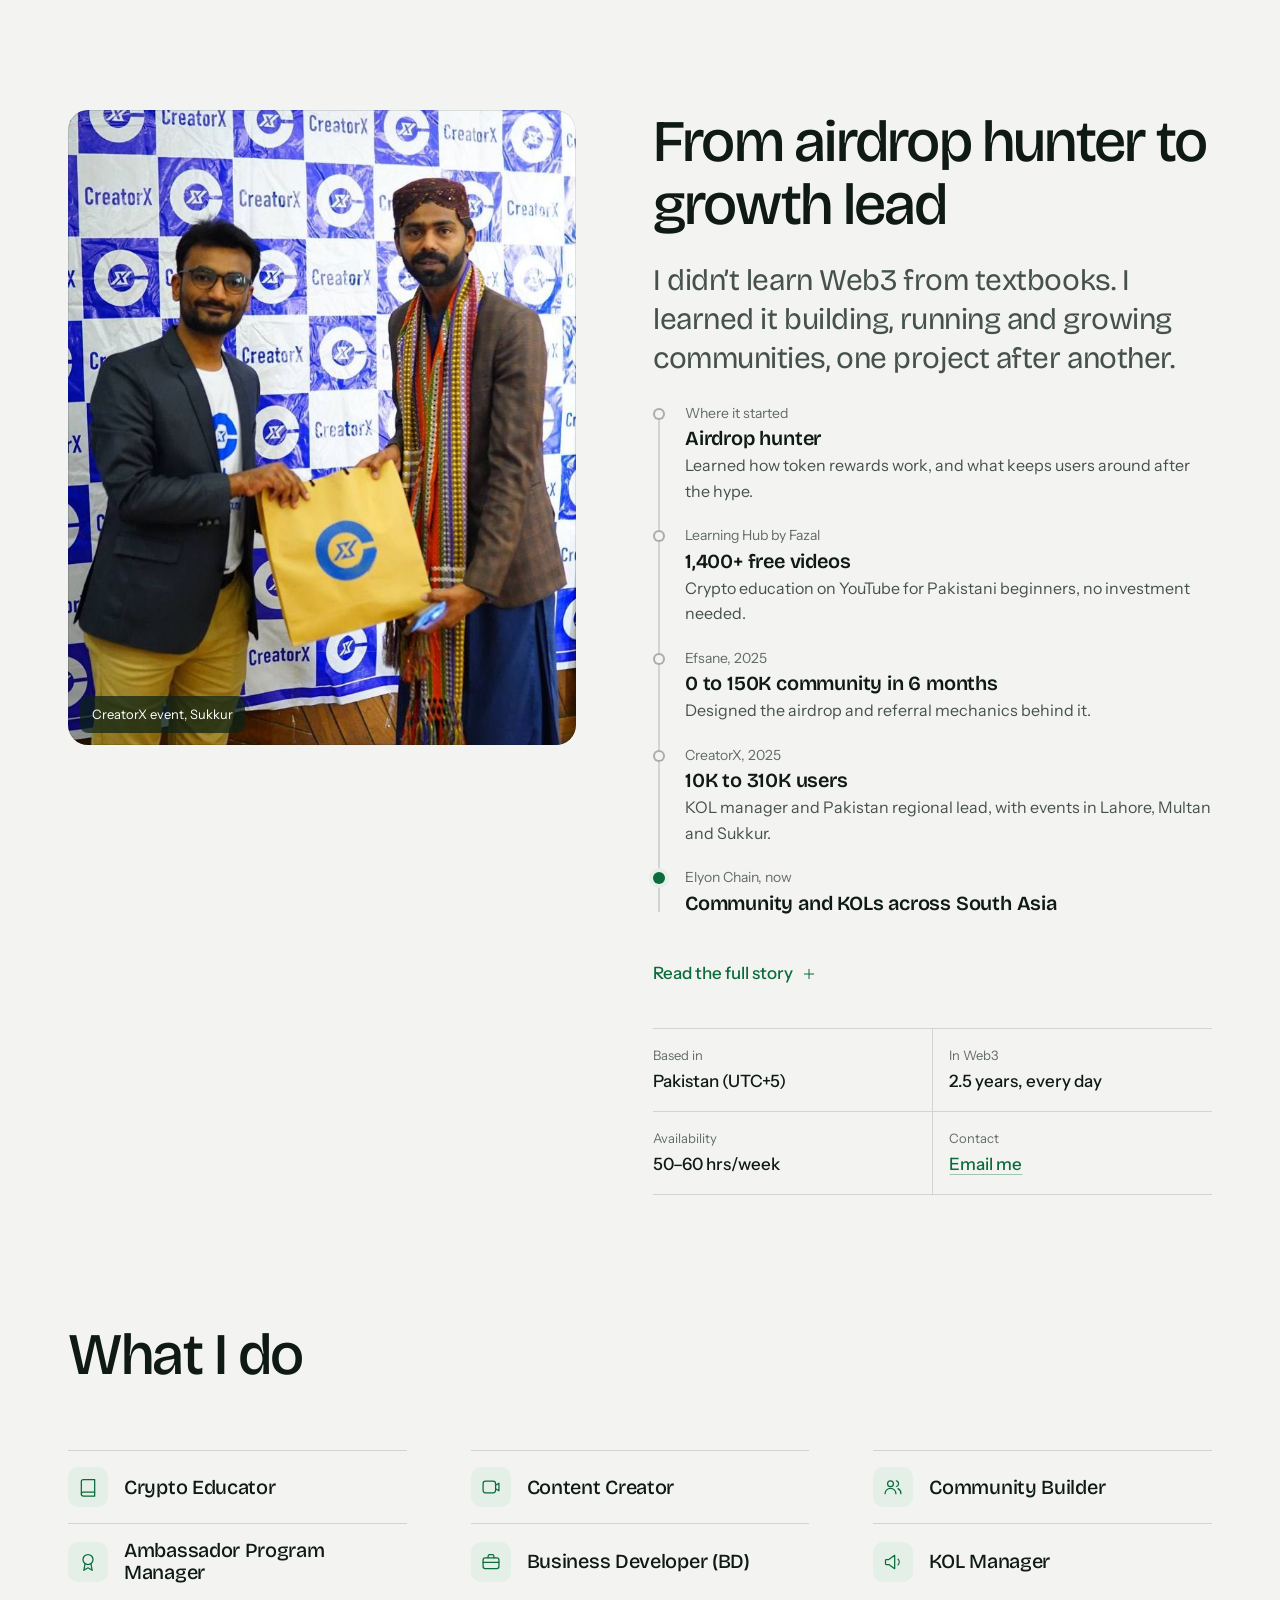
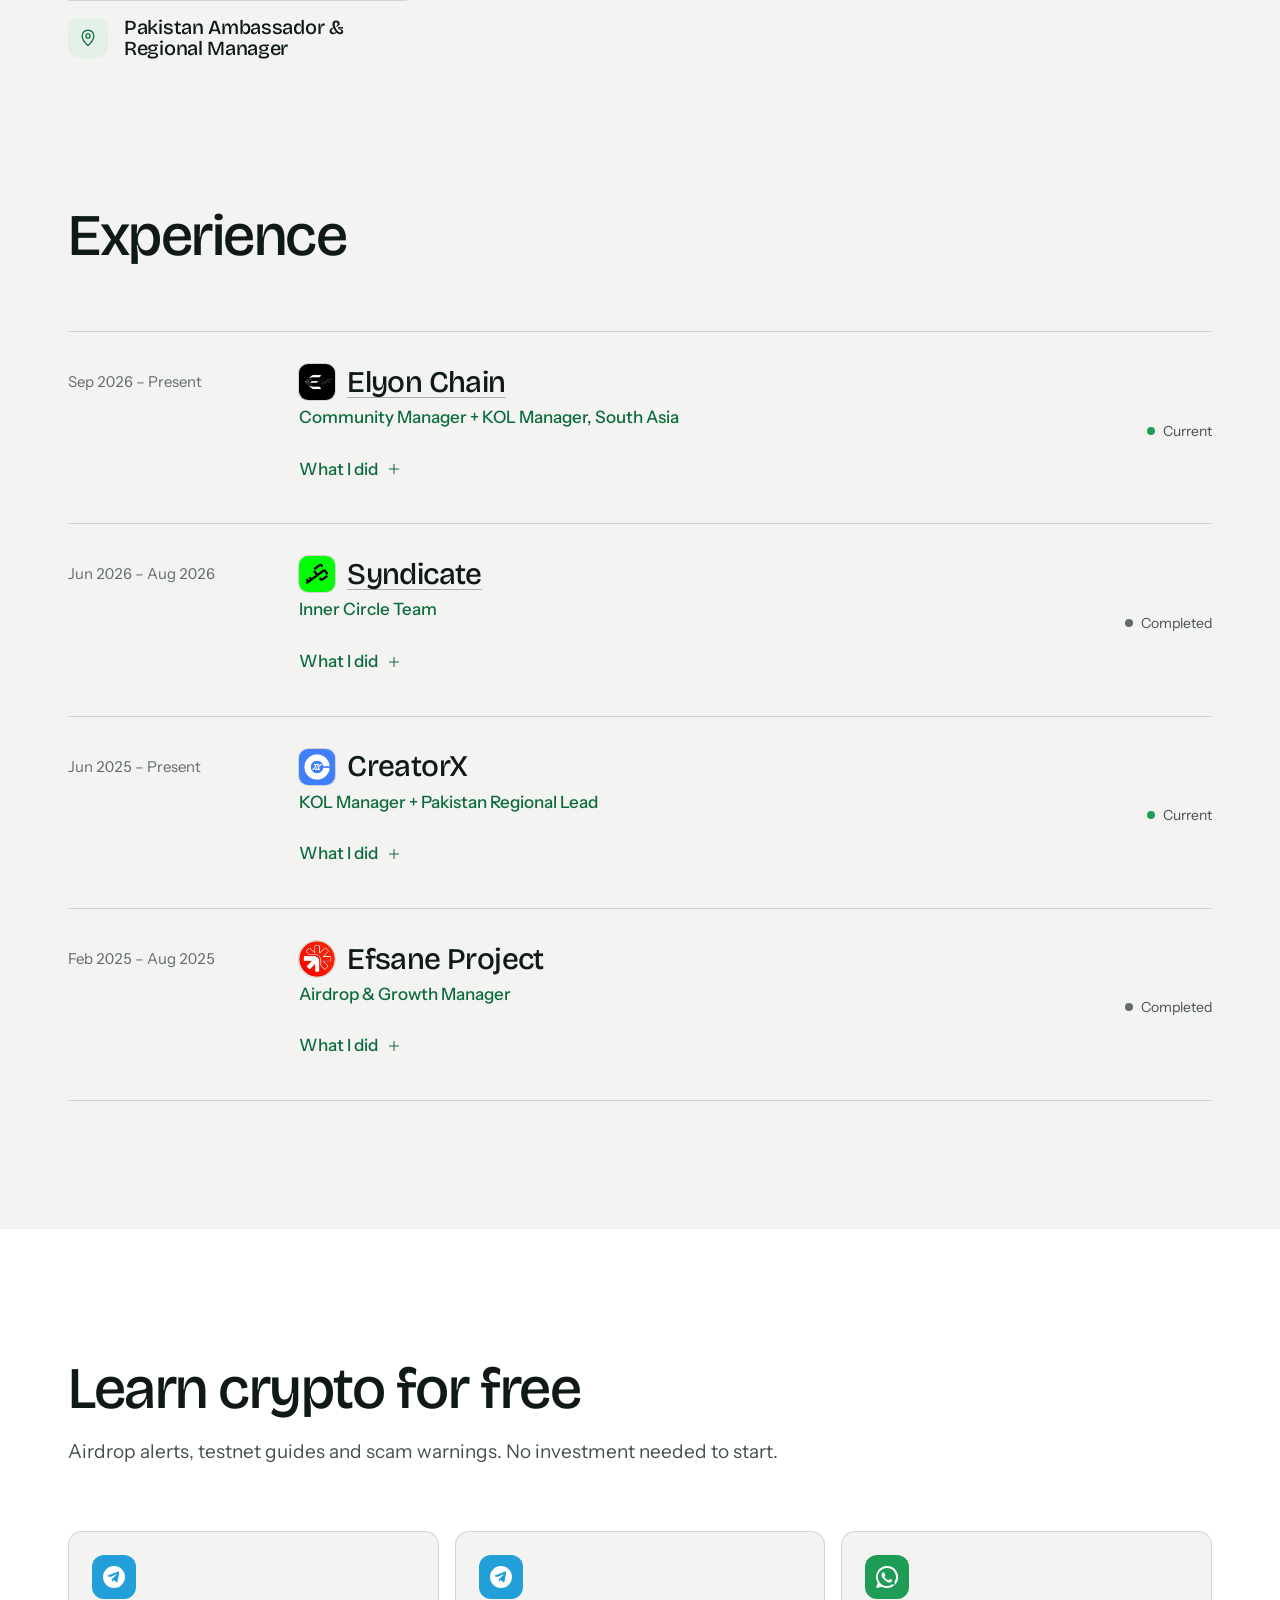
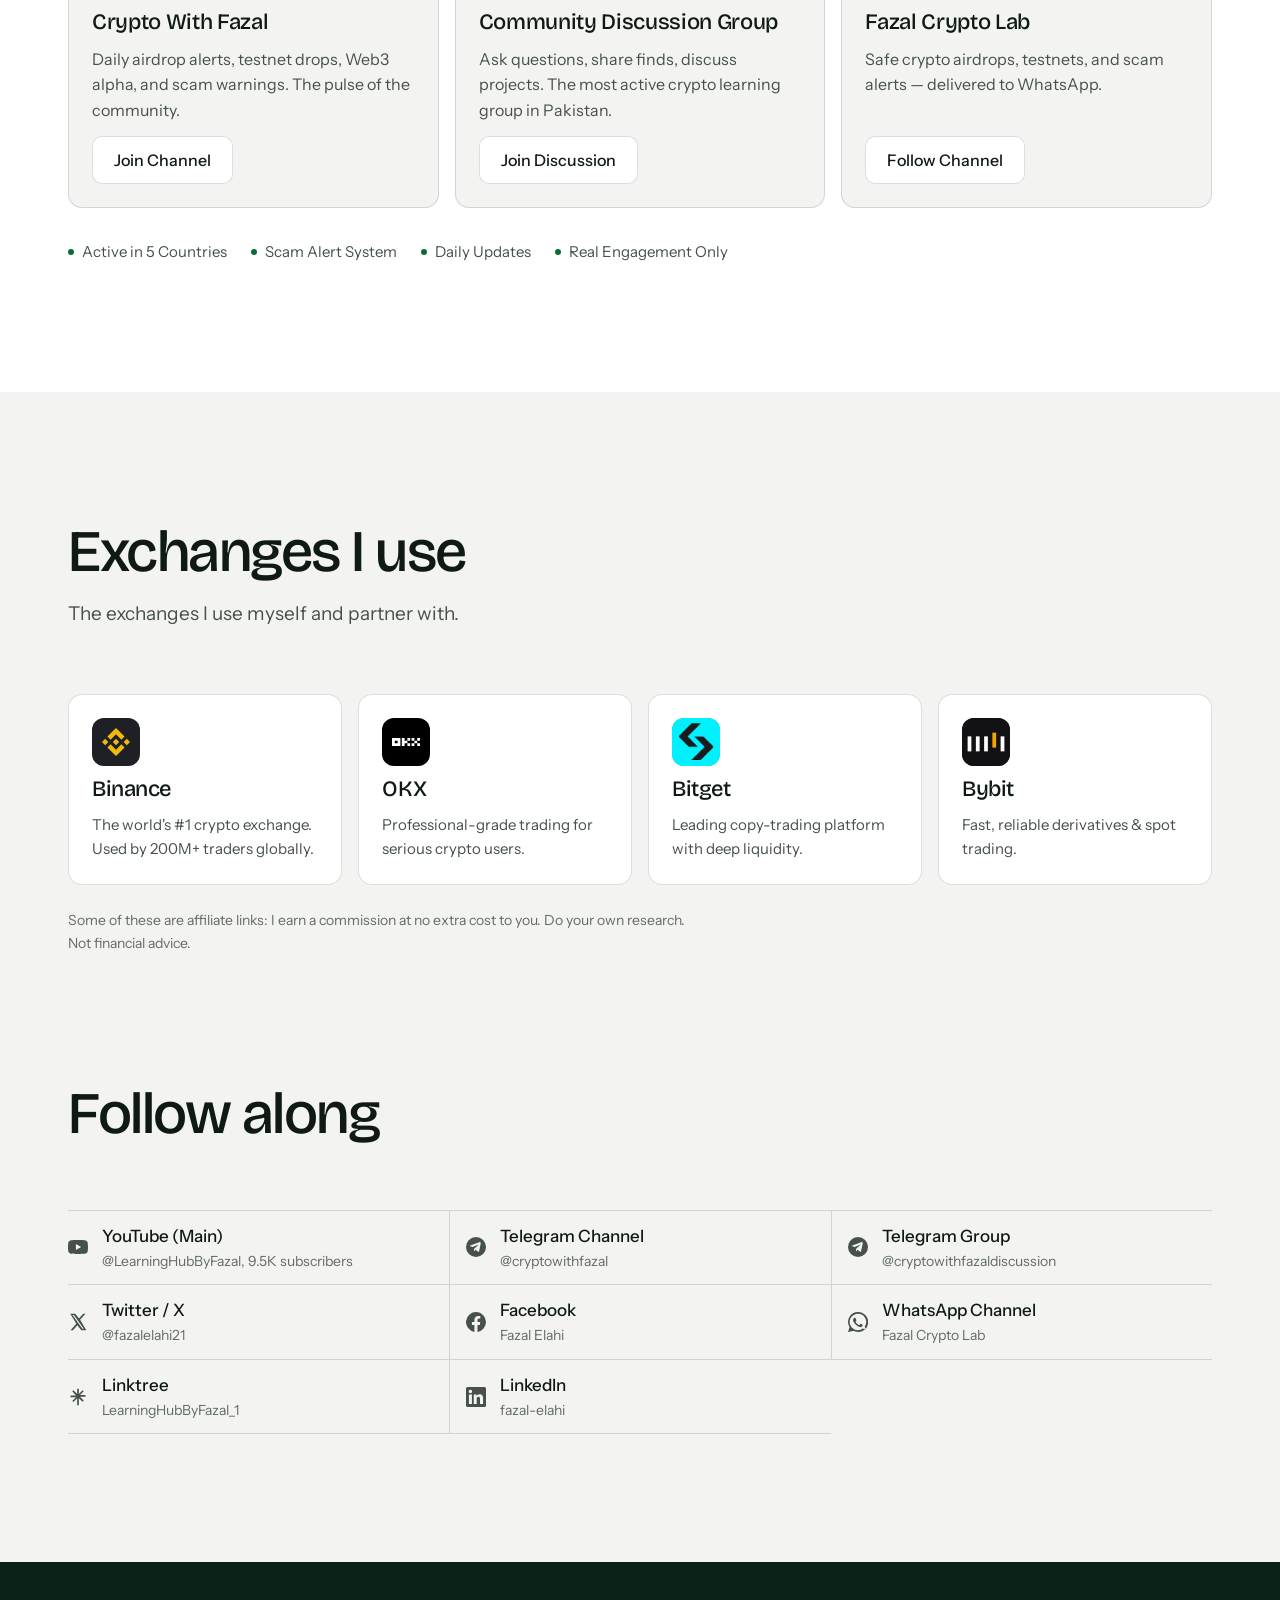
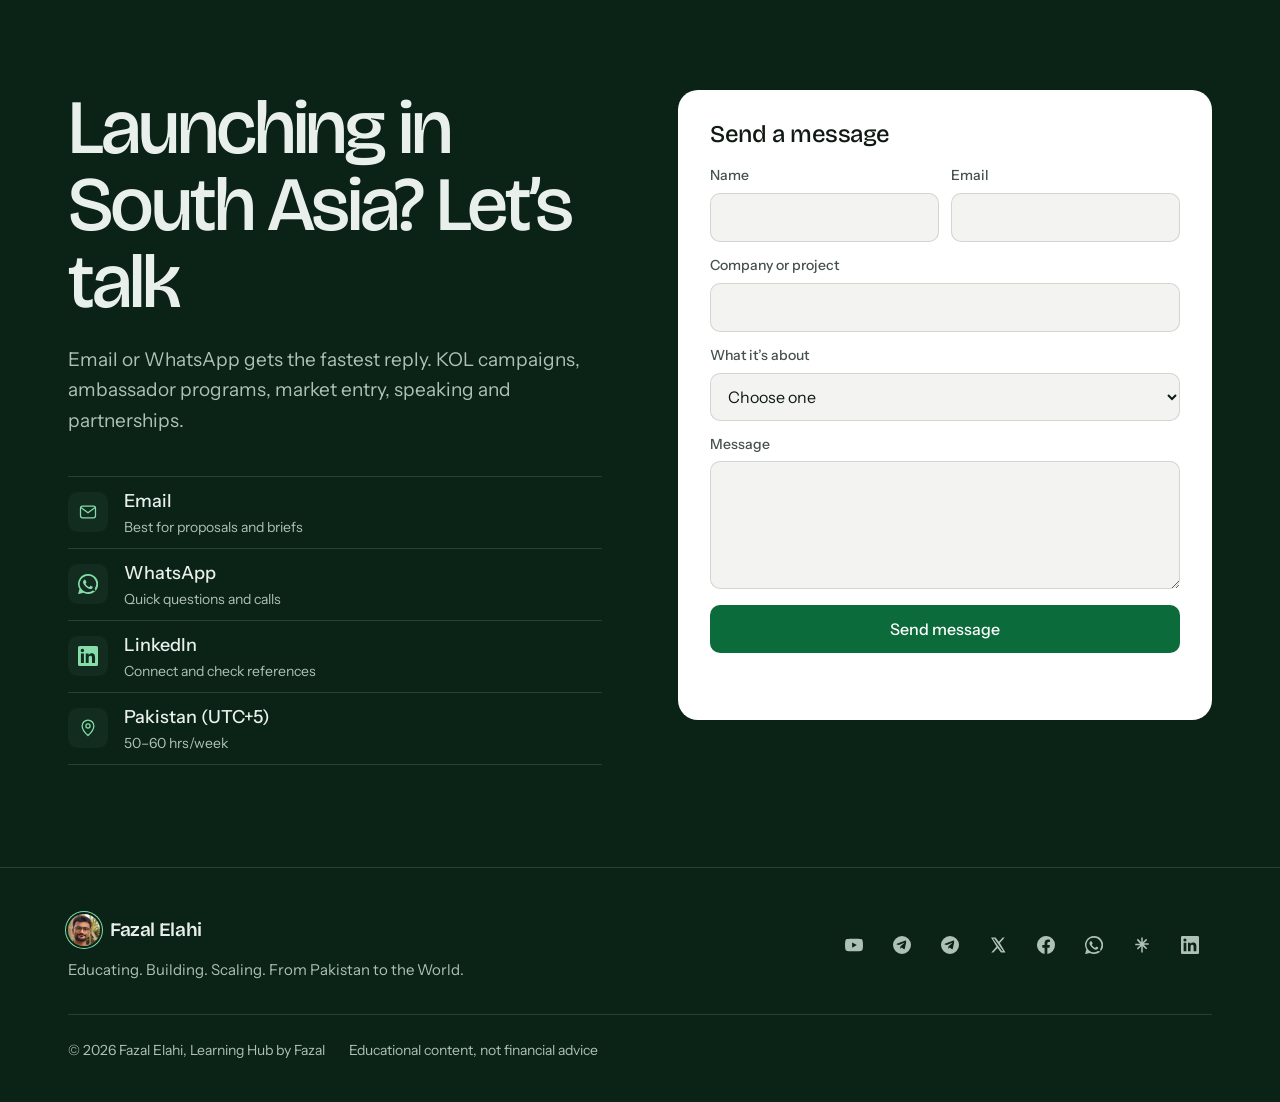
==== commit d61f88f7: "Service node names: match the visible label as whole words Co-Authored-By: Claude Opus 5.5 <noreply@" ====
--- a/index.html
+++ b/index.html
@@ -1250,6 +1250,6 @@
 <script defer src="https://cdn.jsdelivr.net/npm/gsap@3.13.0/dist/Flip.min.js"></script>
 <script defer src="https://cdn.jsdelivr.net/npm/@supabase/supabase-js@2"></script>
 <script defer src="data.js?v=20261127"></script>
-<script defer src="render.js?v=20261128"></script>
+<script defer src="render.js?v=20261128b"></script>
 </body>
 </html>
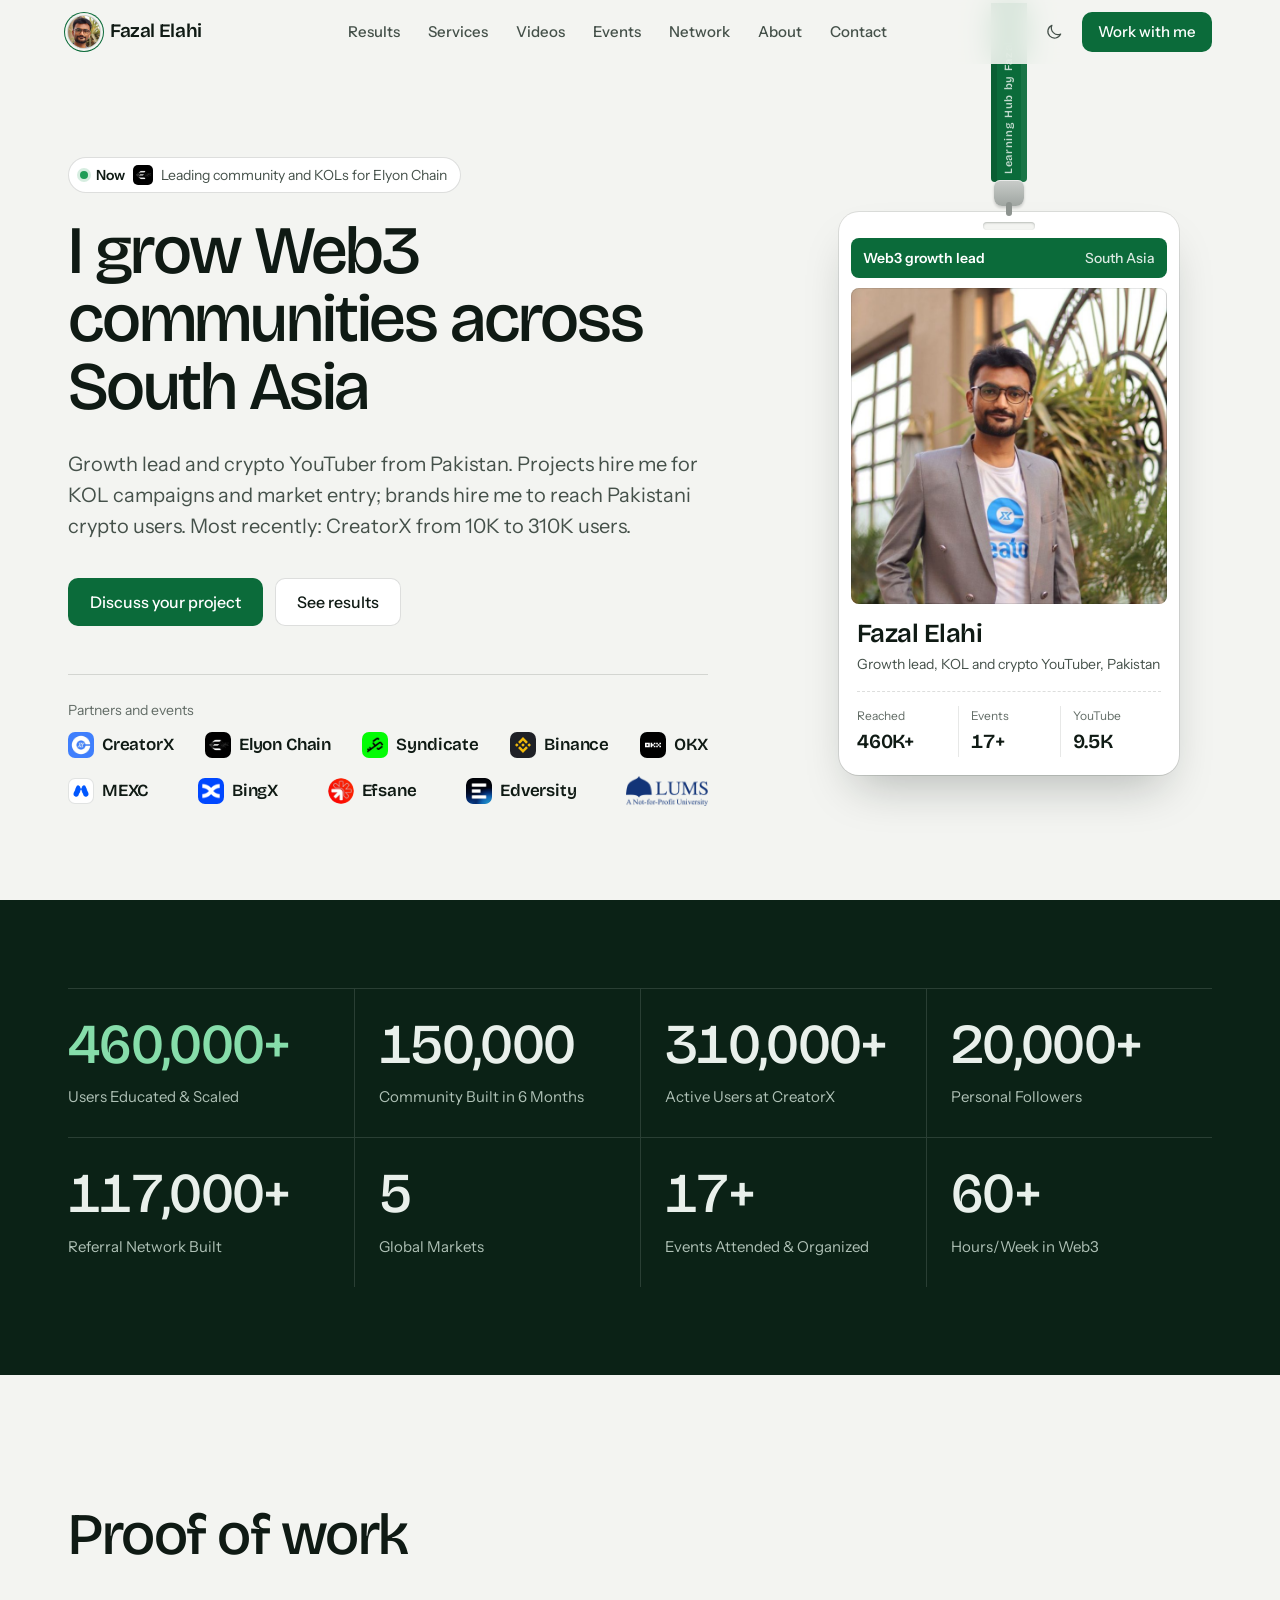
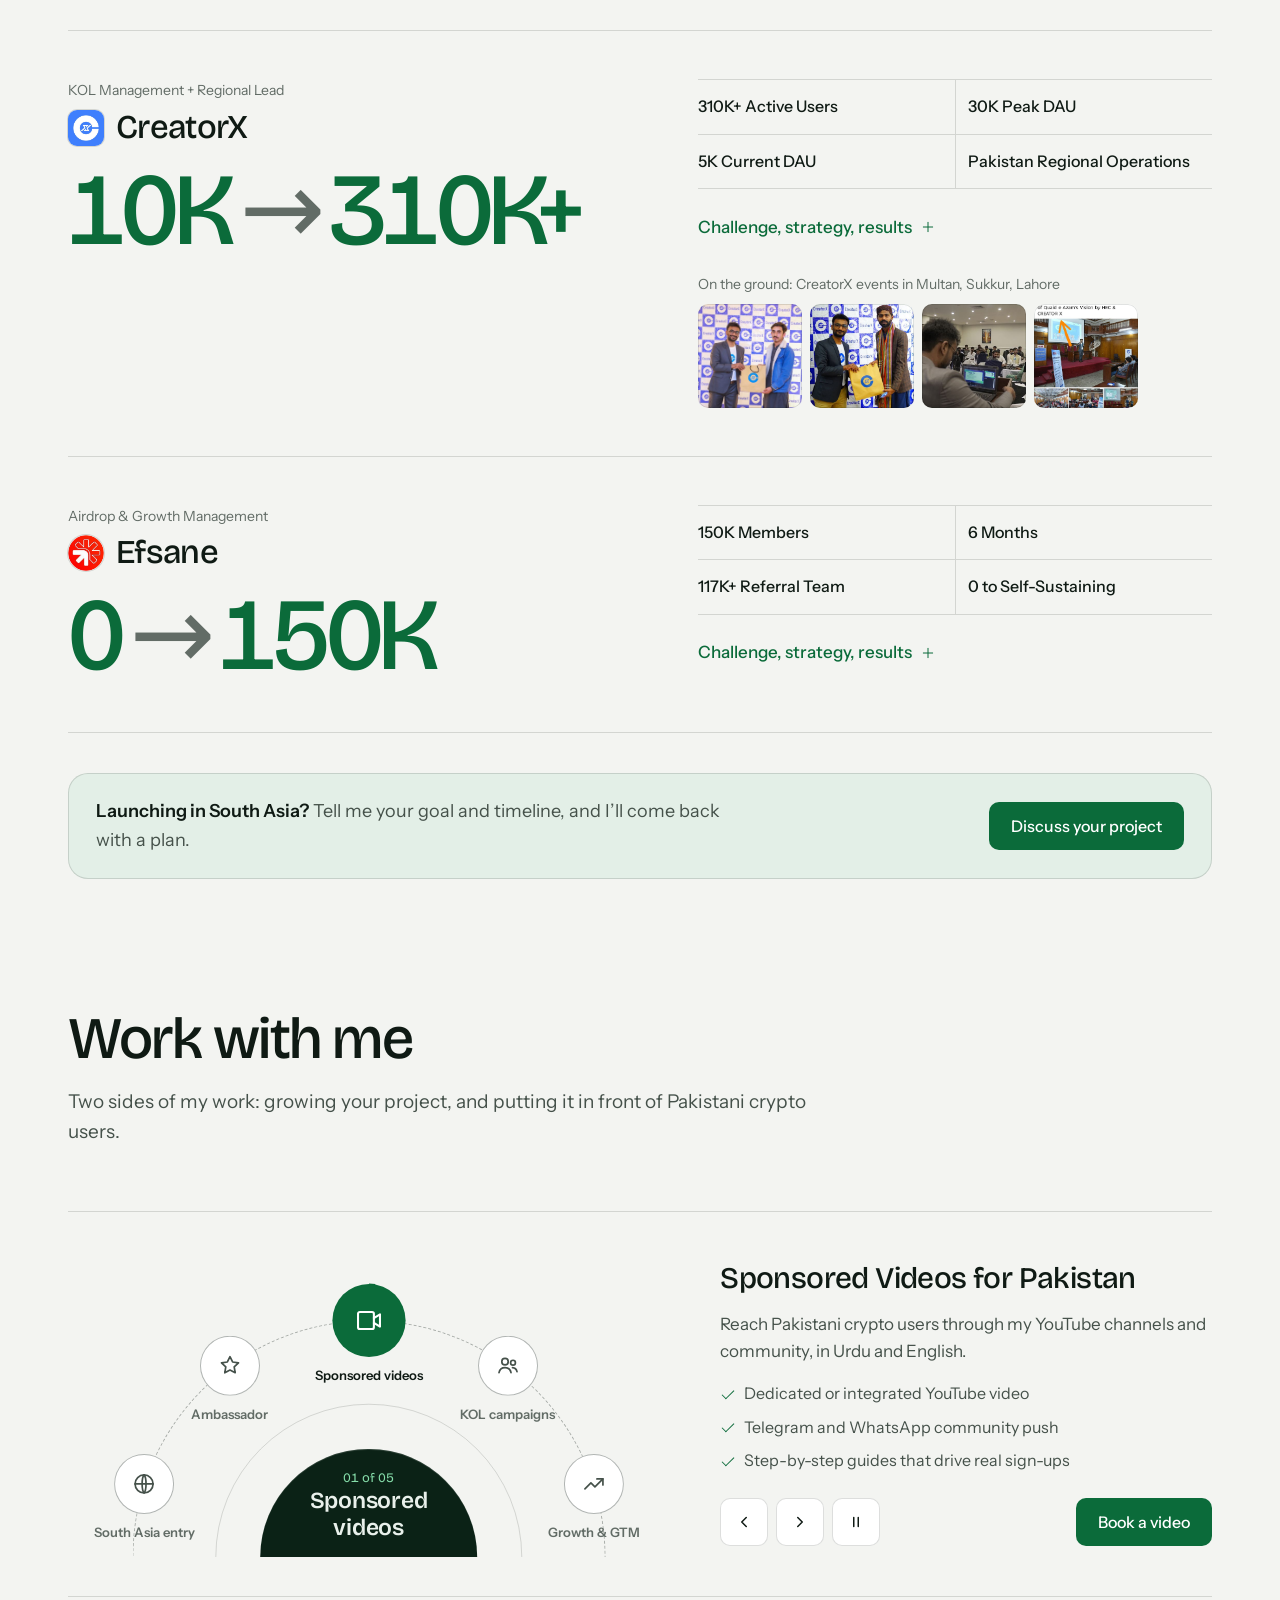
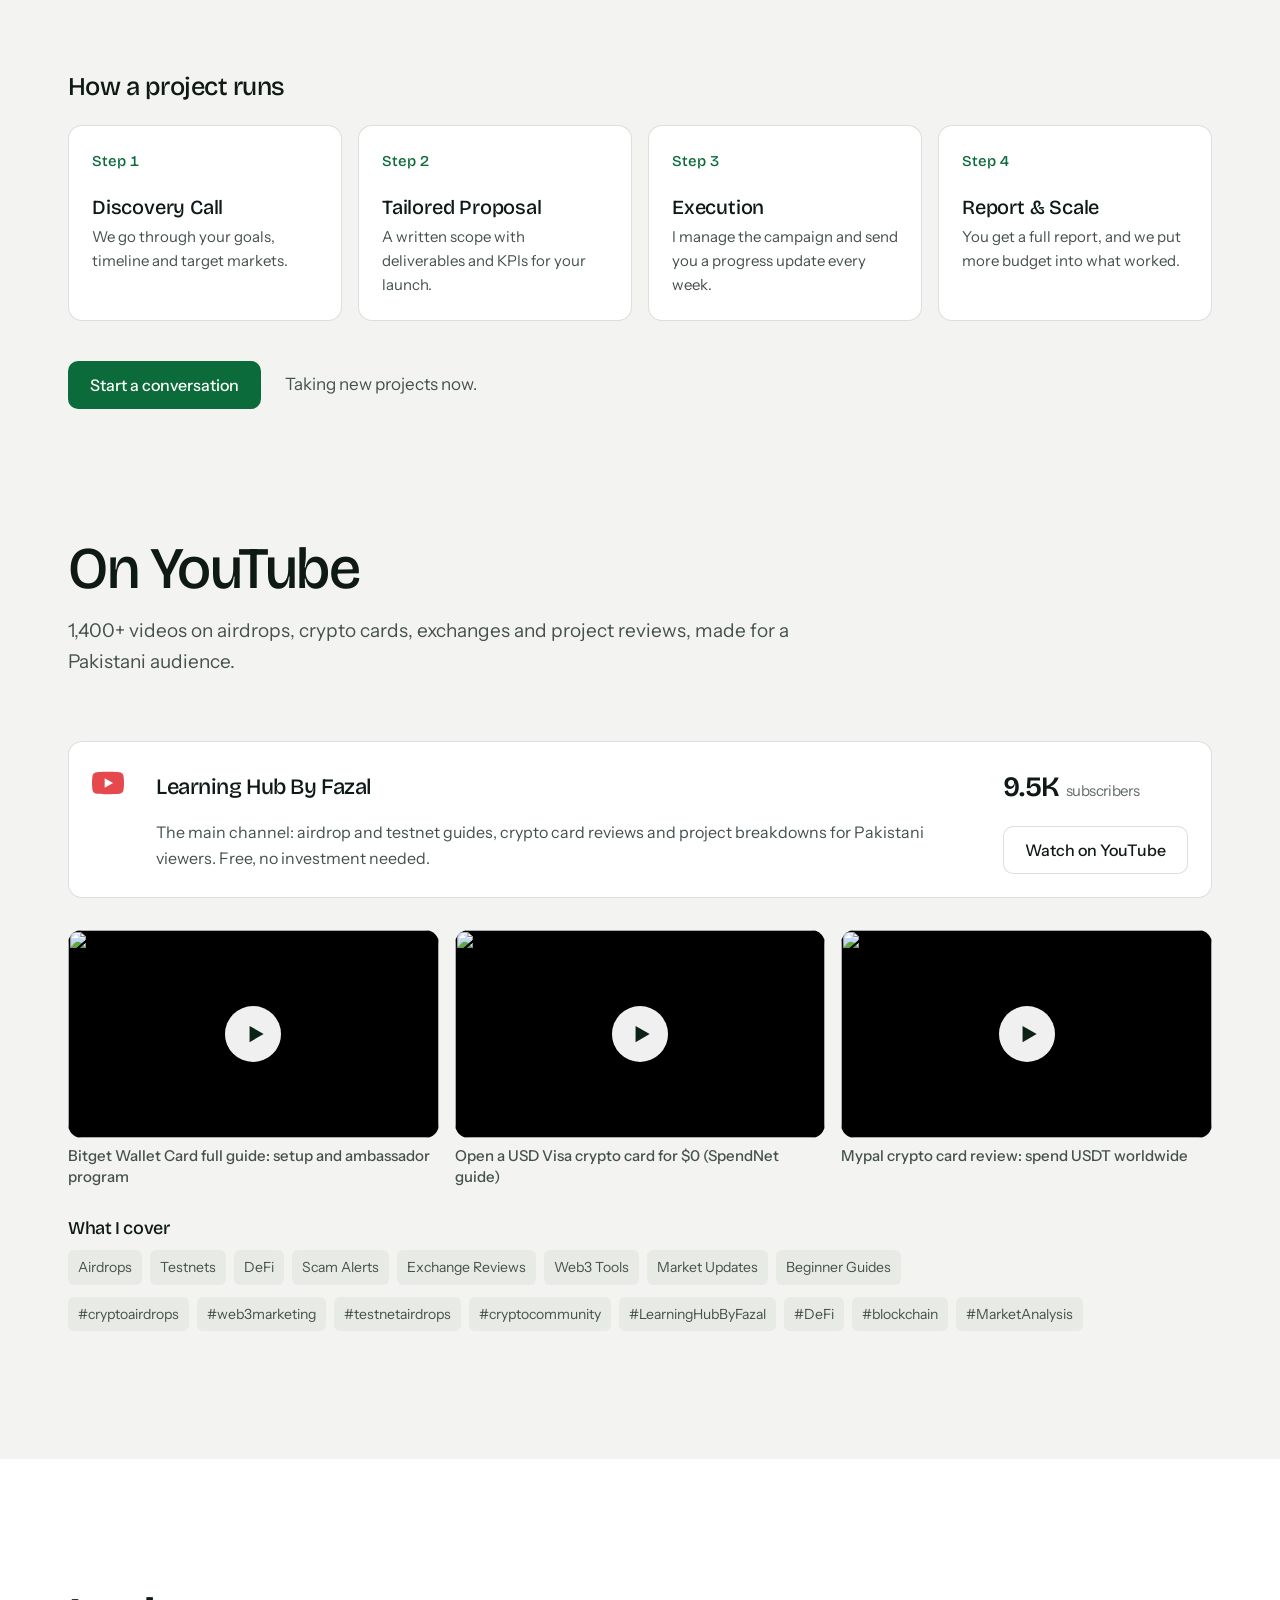
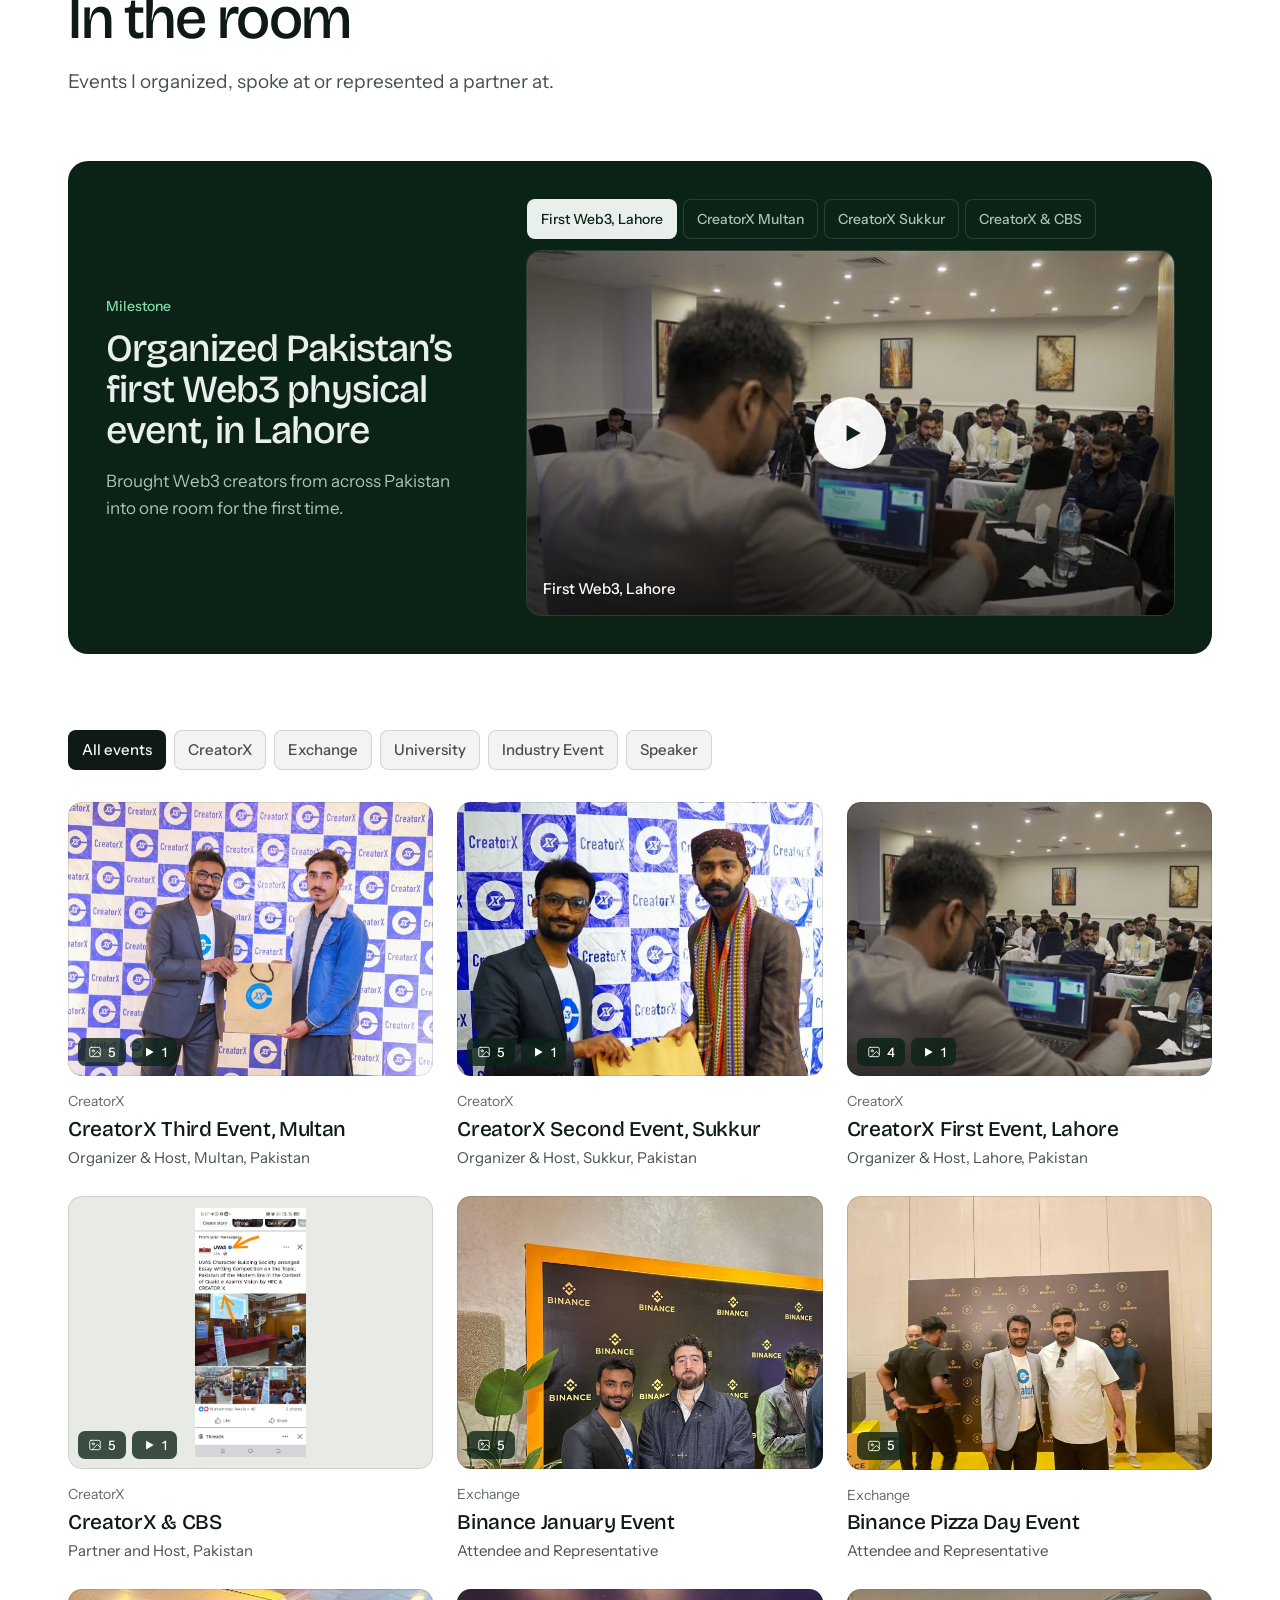
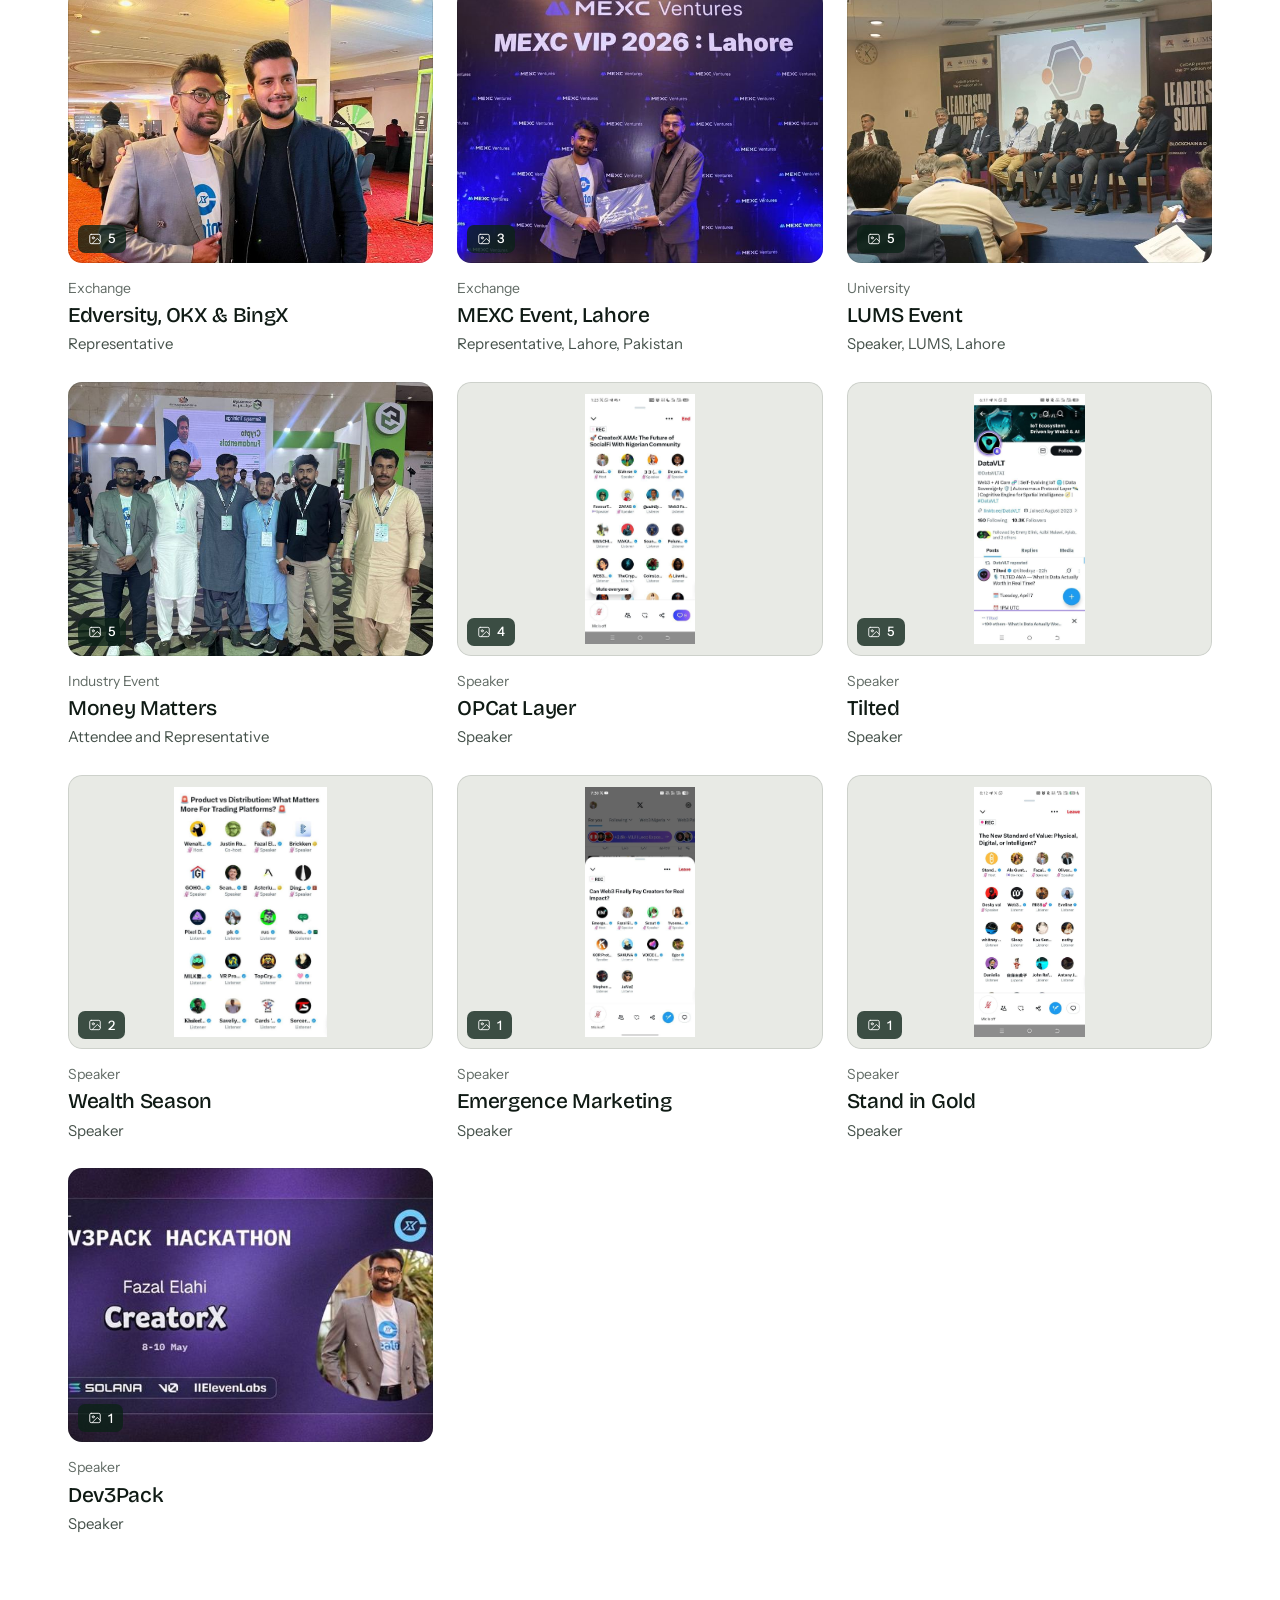
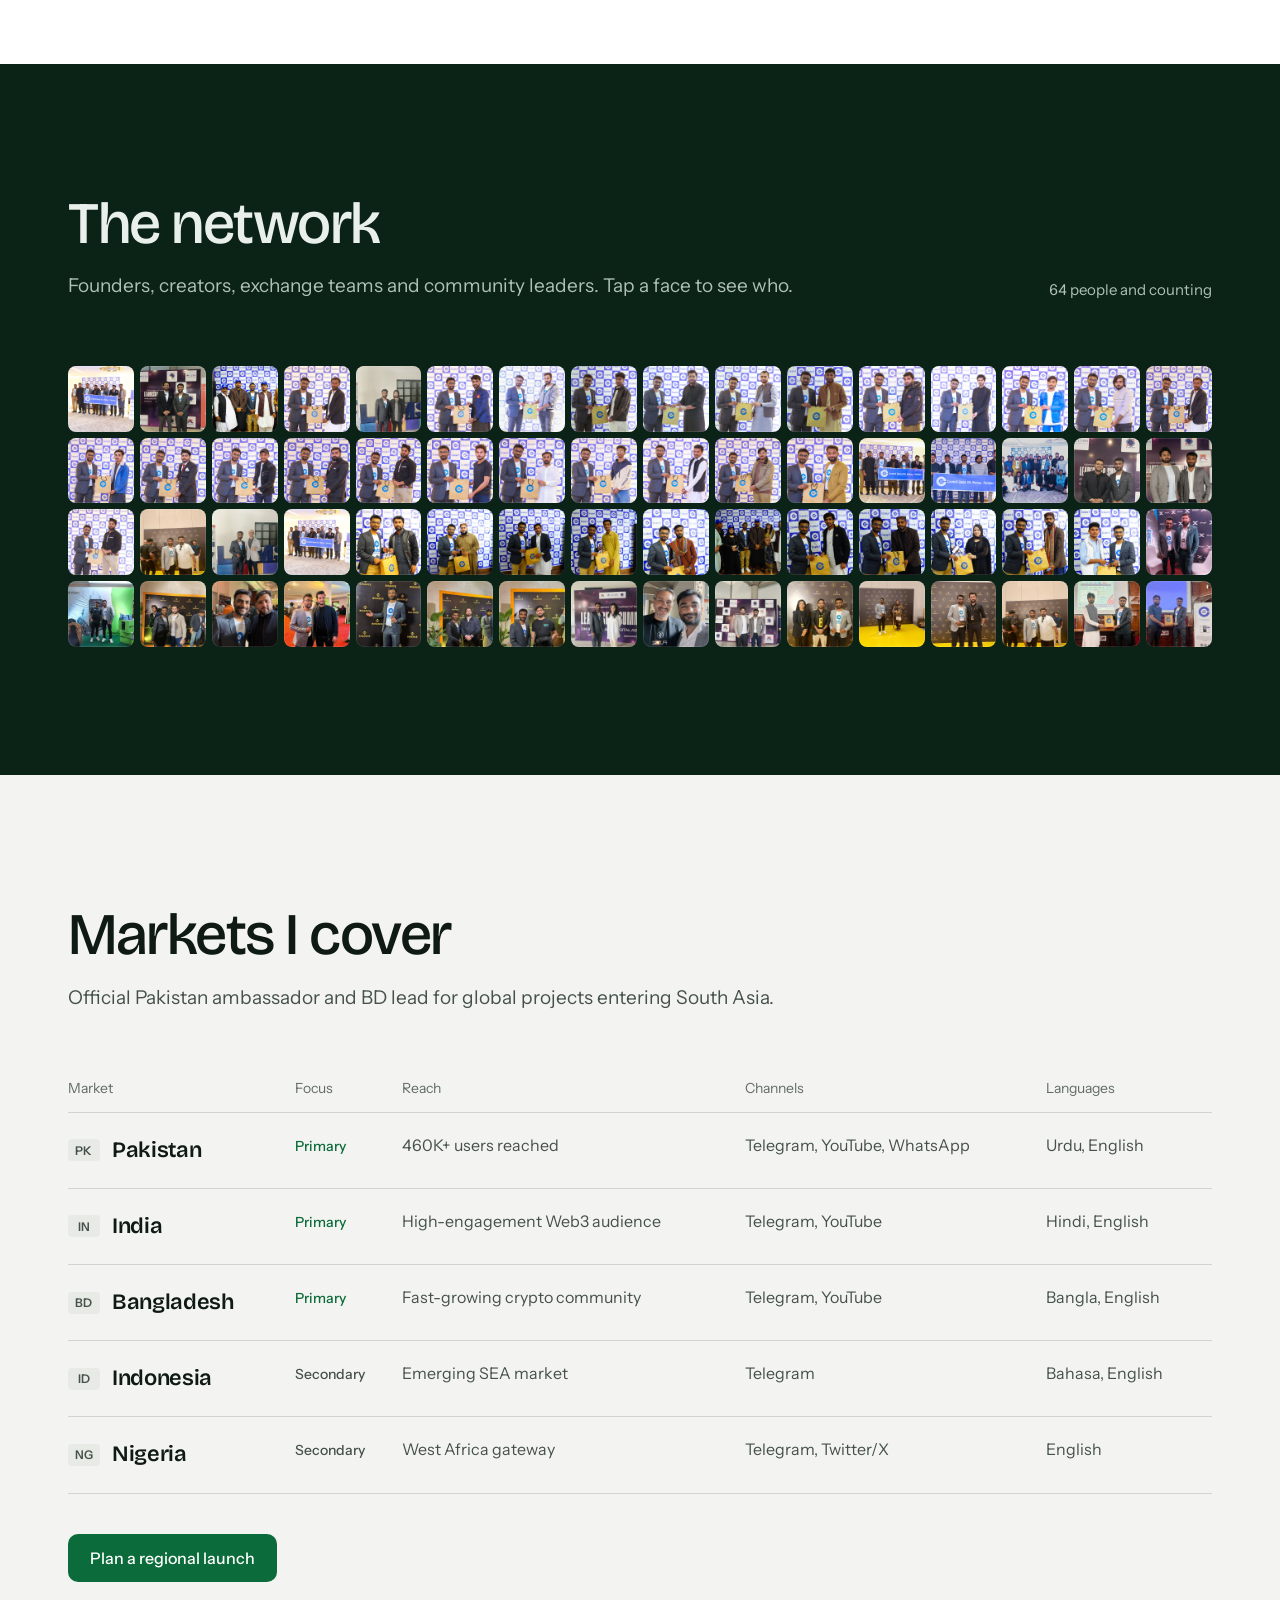
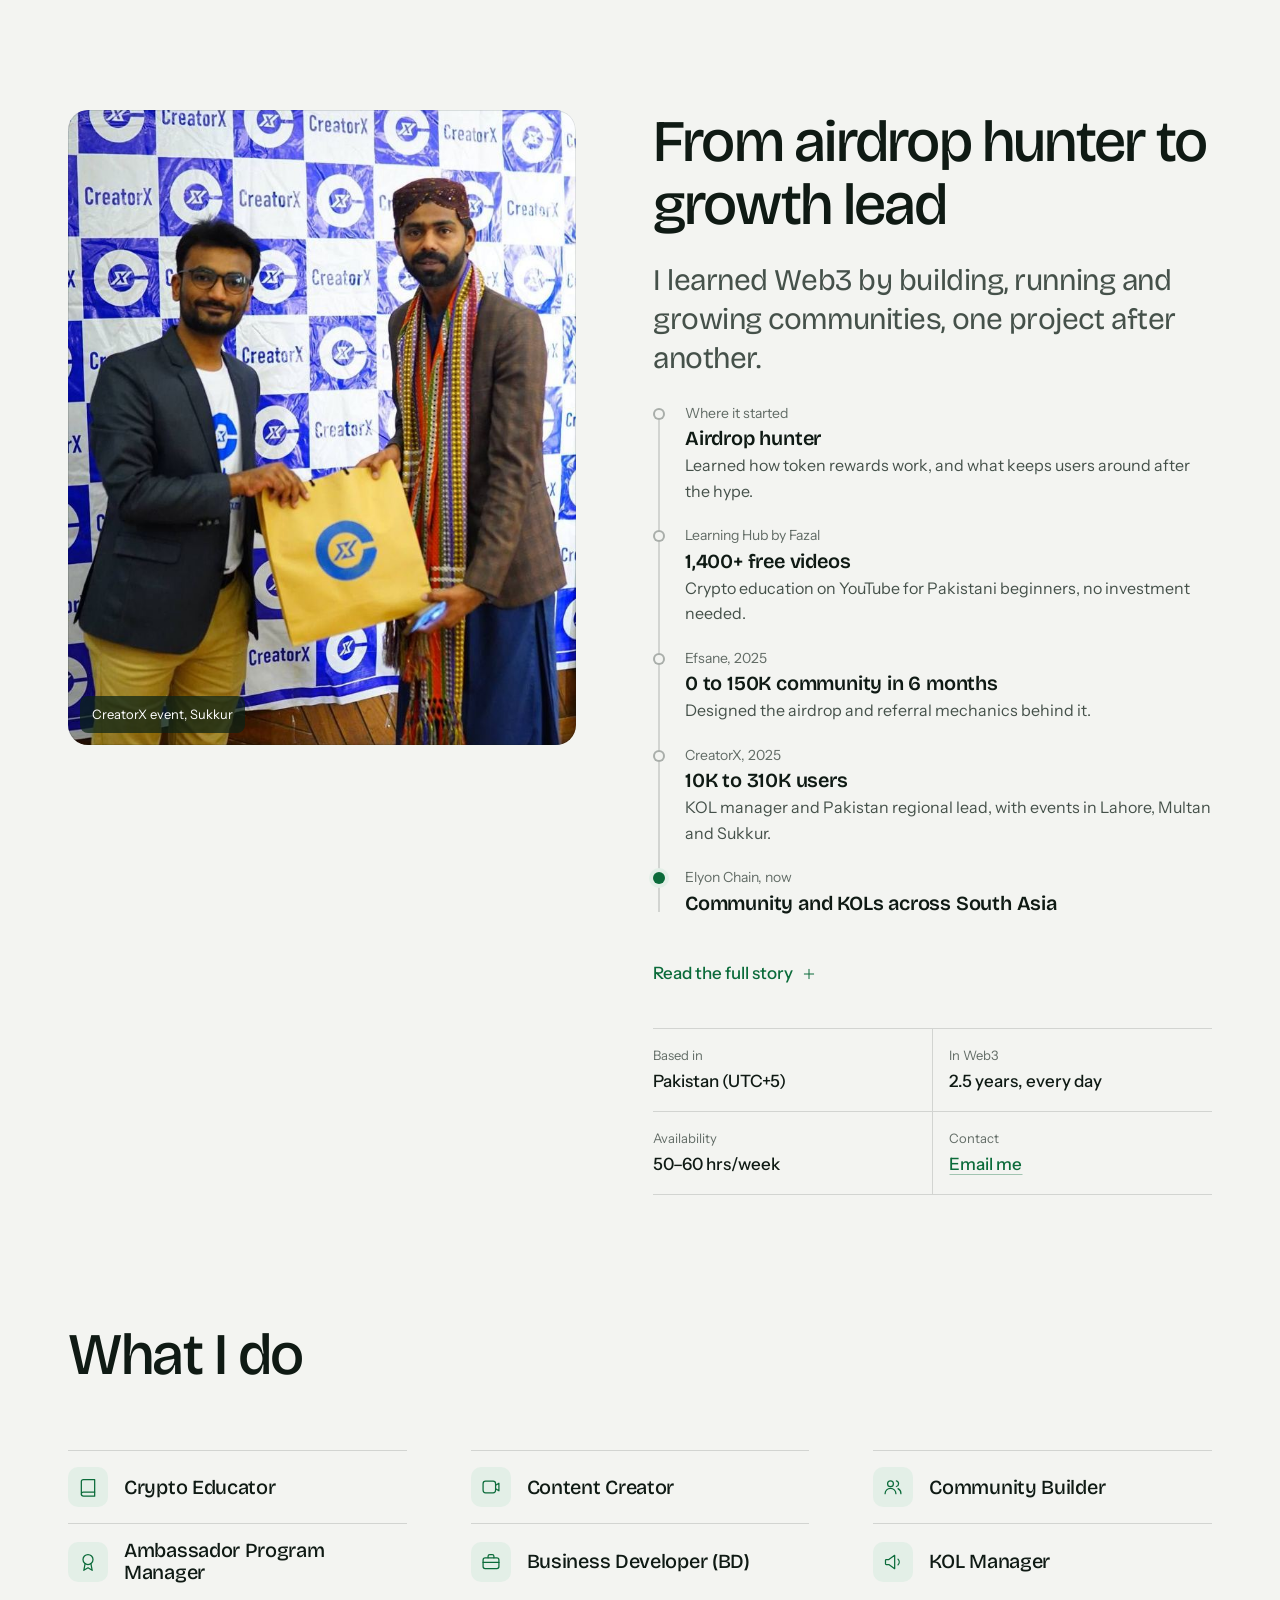
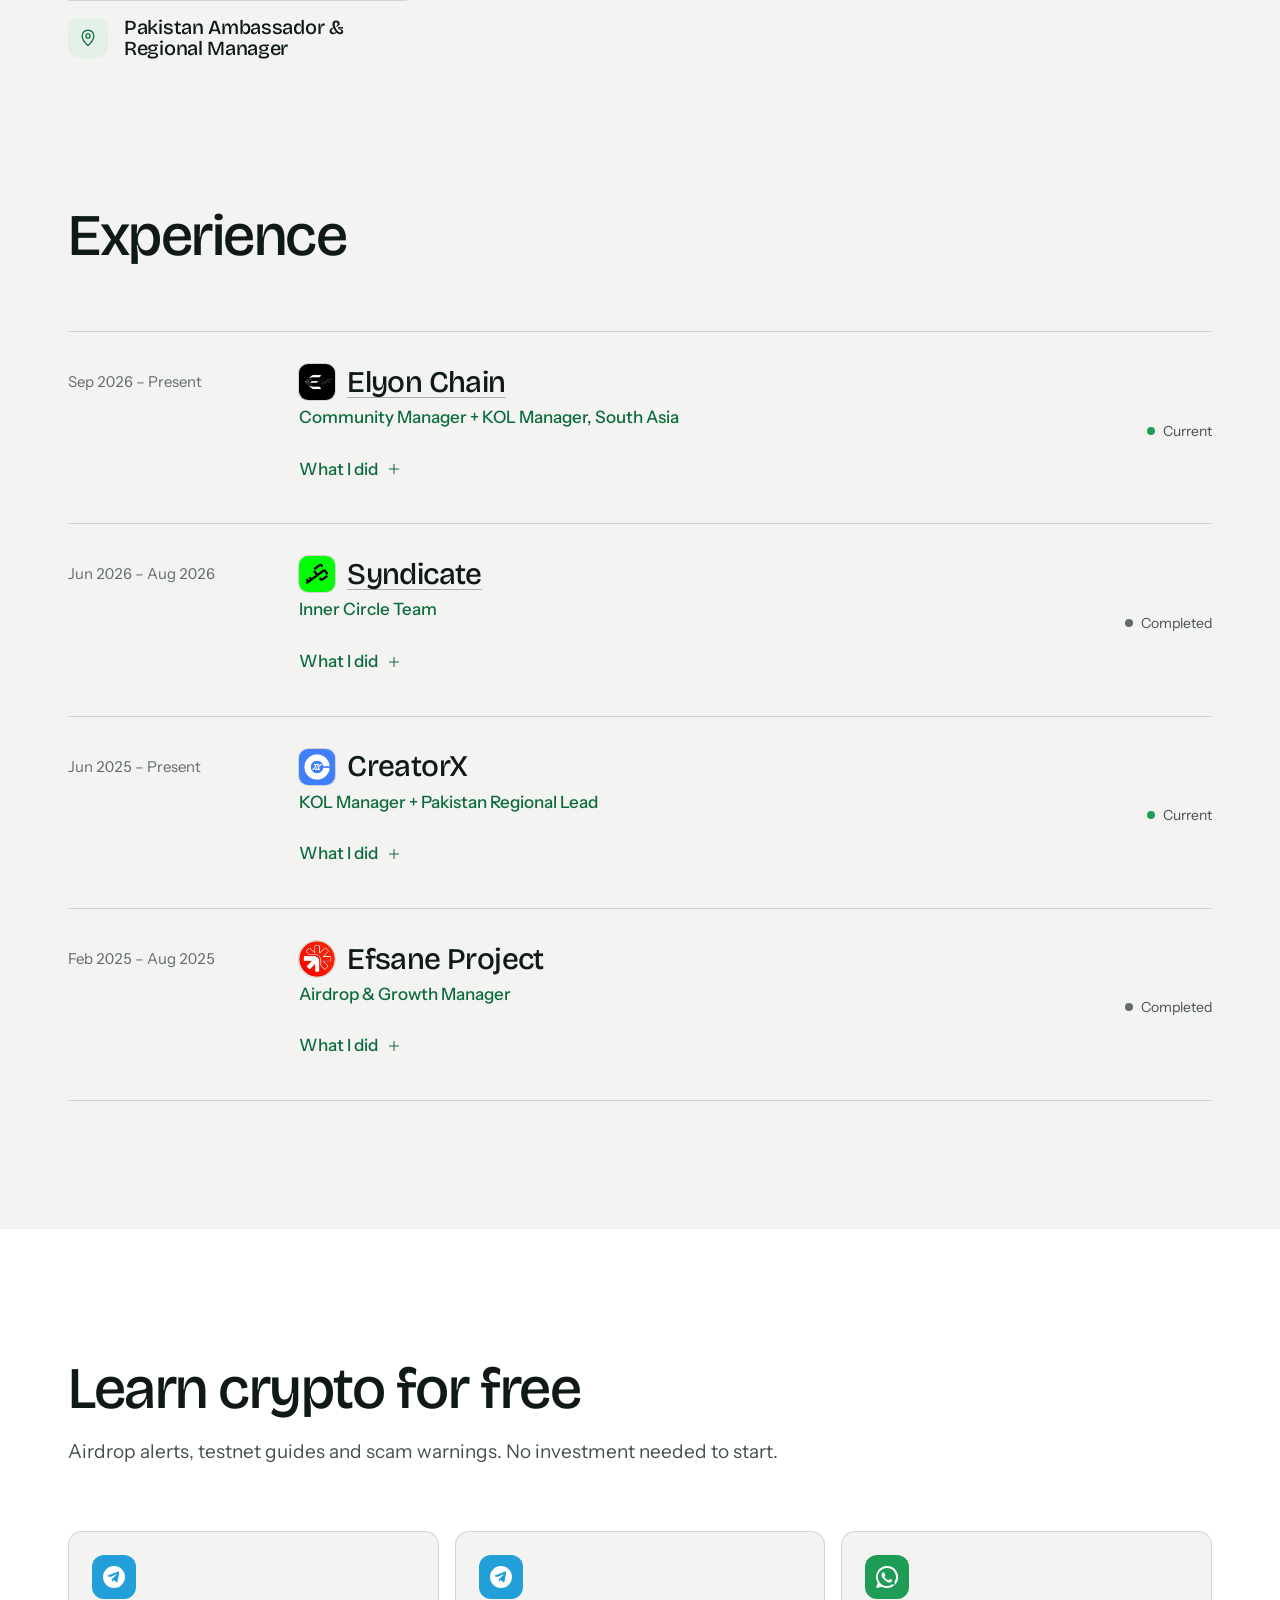
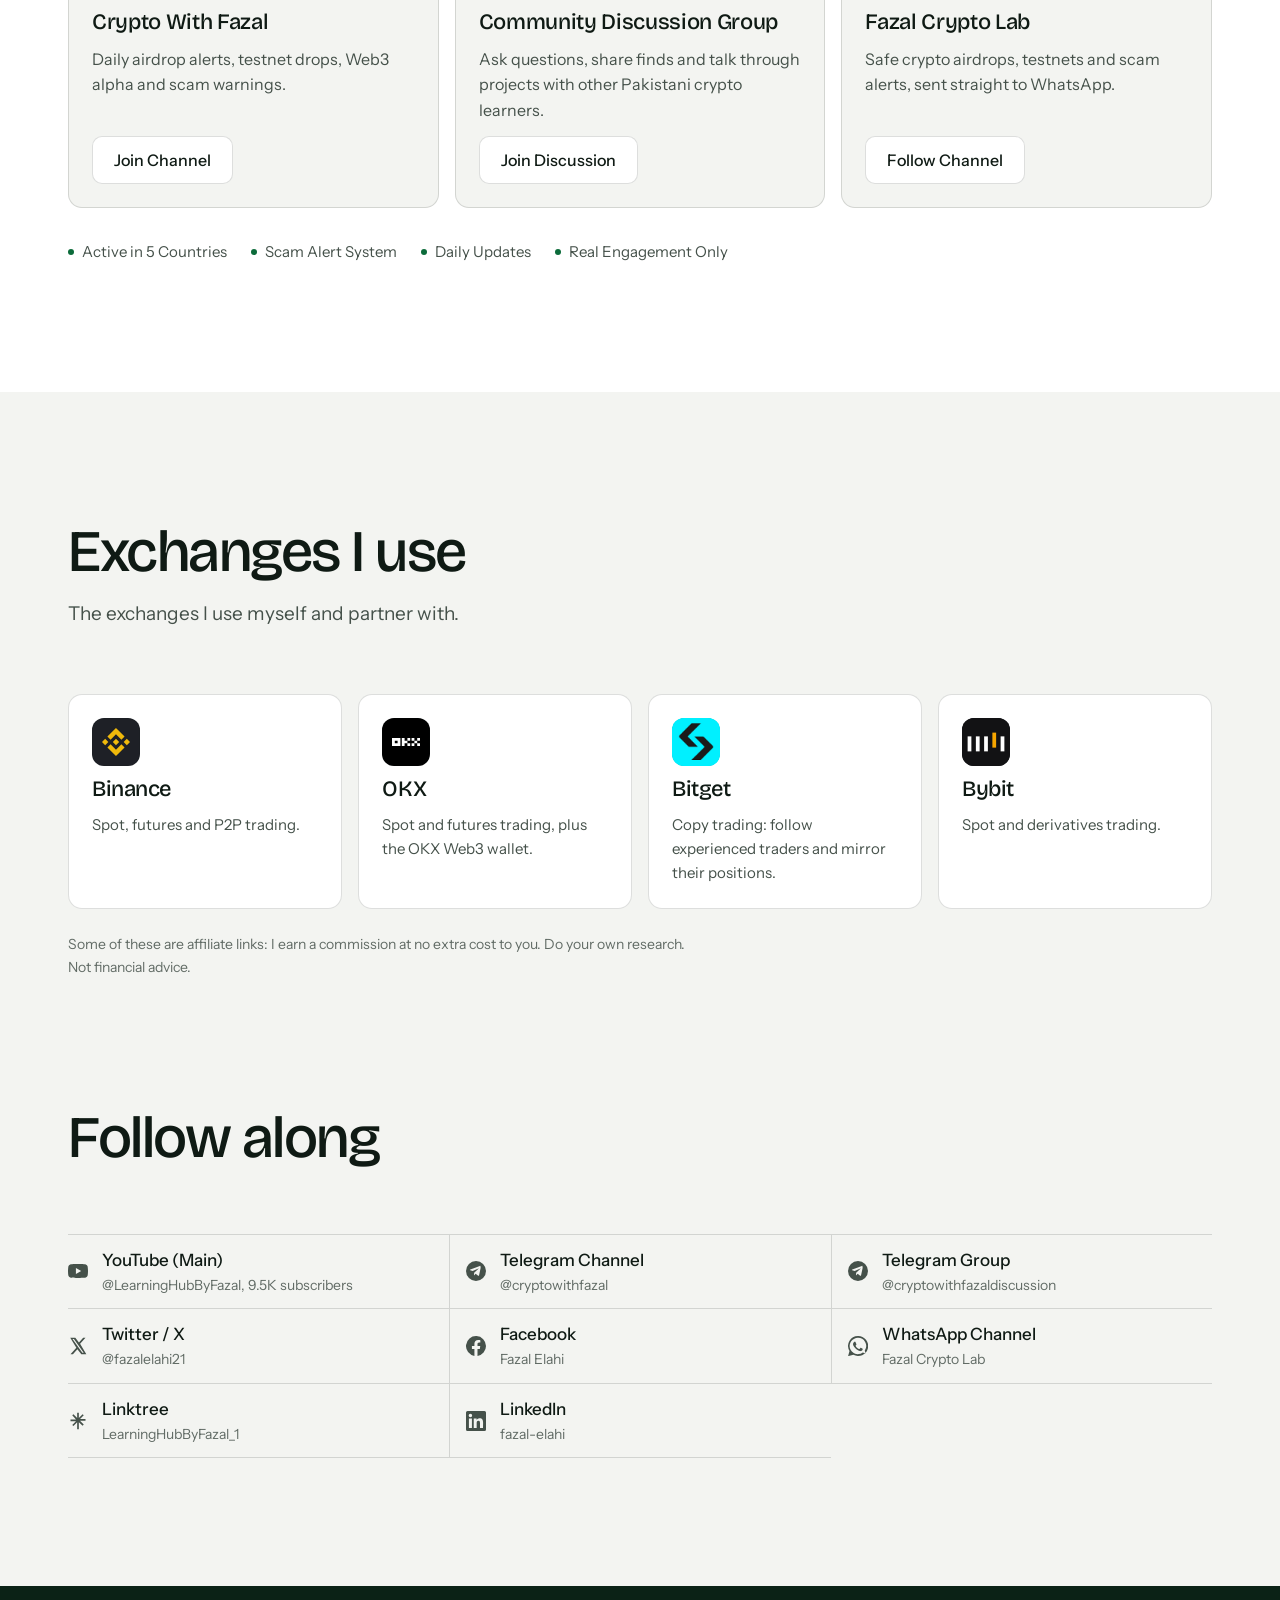
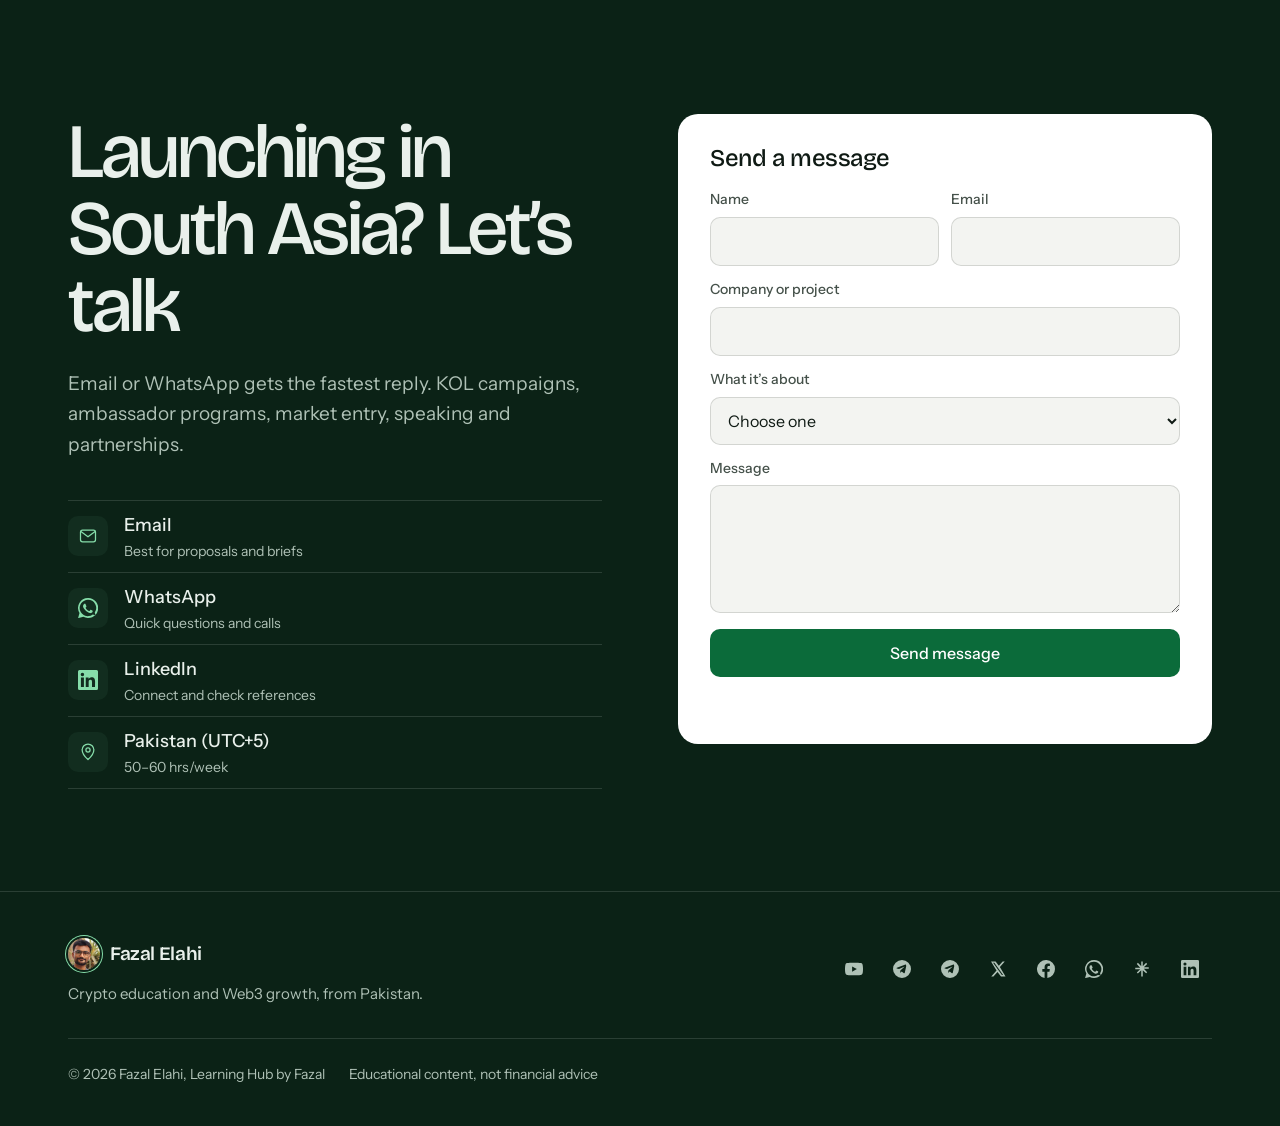
==== commit 8f9a4d13: "SEO files, security headers, copy pass, mobile overflow fixes, analytics - Add robots.txt and sitema" ====
--- a/index.html
+++ b/index.html
@@ -388,7 +388,8 @@
 /* ============================ CASES ============================ */
 .case{display:grid;grid-template-columns:minmax(0,1.1fr) minmax(0,1fr);gap:clamp(24px,5vw,80px);padding:clamp(32px,4vw,48px) 0;border-top:1px solid var(--line)}
 .case:last-child{border-bottom:1px solid var(--line)}
-.case-badge{font-size:14px;color:var(--muted);margin-bottom:8px}
+.case-badge{font-size:14px;color:var(--muted);margin-bottom:8px;overflow-wrap:anywhere}
+.case-stat{overflow-wrap:anywhere}
 .case h3{font-size:clamp(26px,2.6vw,34px);letter-spacing:-.02em}
 .case-stat{font-family:var(--display);font-weight:500;font-size:clamp(52px,8vw,112px);line-height:.95;letter-spacing:-.045em;
   color:var(--accent);margin-top:16px;font-variant-numeric:tabular-nums;white-space:nowrap}
@@ -409,7 +410,7 @@
 .proof-ph img{width:100%;height:100%;object-fit:cover;transition:opacity .16s var(--ease)}
 .proof-ph::after{content:'';position:absolute;inset:0;border-radius:inherit;box-shadow:inset 0 0 0 1px var(--img-ring)}
 .proof-ph:hover img{opacity:.85}
-@media (max-width:860px){.case{grid-template-columns:1fr}.case-stat{font-size:clamp(48px,15vw,72px)}}
+@media (max-width:860px){.case{grid-template-columns:minmax(0,1fr)}.case-stat{font-size:clamp(48px,15vw,72px)}}
 
 /* ============================ EXPERIENCE ============================ */
 .exp{display:grid;grid-template-columns:180px minmax(0,1fr) auto;gap:16px clamp(24px,4vw,56px);padding:32px 0;border-top:1px solid var(--line)}
@@ -417,6 +418,7 @@
 .exp-when{font-size:15px;color:var(--muted);font-variant-numeric:tabular-nums;padding-top:6px}
 .exp h3{font-size:clamp(24px,2.4vw,30px)}
 .exp-name{display:flex;align-items:center;gap:12px}
+.exp-name>span{min-width:0;overflow-wrap:anywhere}
 .exp-name a{text-decoration:underline;text-decoration-color:var(--line-strong);text-decoration-thickness:1px;text-underline-offset:5px}
 .exp-name a:hover{text-decoration-color:currentColor}
 .org-logo{width:36px;height:36px;border-radius:9px;flex:none;object-fit:cover;box-shadow:0 0 0 1px var(--line)}
@@ -735,7 +737,7 @@
 .aff-card .btn{margin-top:auto}
 .disclaimer{margin-top:24px;font-size:14px;color:var(--muted);max-width:70ch}
 @media (max-width:980px){.aff-grid{grid-template-columns:repeat(2,minmax(0,1fr))}}
-@media (max-width:640px){.aff-grid{gap:12px}.aff-card{padding:16px}.aff-card p:not(.aff-offer){display:none}.aff-card h3{font-size:19px}}
+@media (max-width:640px){.aff-grid{gap:12px}.aff-card{padding:16px}.aff-card p:not(.aff-offer){display:none}.aff-card h3{font-size:19px}.aff-card .btn{white-space:normal;text-align:center;padding-inline:12px;line-height:1.2}}
 
 /* ============================ SOCIAL ============================ */
 #social{padding-top:0}
@@ -1071,7 +1073,7 @@
     </figure>
     <div class="about-text">
       <h2>From airdrop hunter to growth lead</h2>
-      <p class="pullquote">I didn’t learn Web3 from textbooks. I learned it building, running and growing communities, one project after another.</p>
+      <p class="pullquote">I learned Web3 by building, running and growing communities, one project after another.</p>
       <ol class="journey">
         <li><span class="j-k">Where it started</span><strong>Airdrop hunter</strong><span>Learned how token rewards work, and what keeps users around after the hype.</span></li>
         <li><span class="j-k">Learning Hub by Fazal</span><strong>1,400+ free videos</strong><span>Crypto education on YouTube for Pakistani beginners, no investment needed.</span></li>
@@ -1249,7 +1251,17 @@
 <script defer src="https://cdn.jsdelivr.net/npm/gsap@3.13.0/dist/gsap.min.js"></script>
 <script defer src="https://cdn.jsdelivr.net/npm/gsap@3.13.0/dist/Flip.min.js"></script>
 <script defer src="https://cdn.jsdelivr.net/npm/@supabase/supabase-js@2"></script>
-<script defer src="data.js?v=20261127"></script>
+<script defer src="data.js?v=20261128d"></script>
 <script defer src="render.js?v=20261128b"></script>
+<!-- Vercel Web Analytics + Speed Insights (cookieless). Production host only, so local/preview runs stay quiet. -->
+<script>
+if (location.hostname === 'fazalelahi.xyz' || location.hostname === 'www.fazalelahi.xyz') {
+  window.va = window.va || function () { (window.vaq = window.vaq || []).push(arguments); };
+  window.si = window.si || function () { (window.siq = window.siq || []).push(arguments); };
+  ['/_vercel/insights/script.js', '/_vercel/speed-insights/script.js'].forEach(function (src) {
+    var s = document.createElement('script'); s.defer = true; s.src = src; document.body.appendChild(s);
+  });
+}
+</script>
 </body>
 </html>
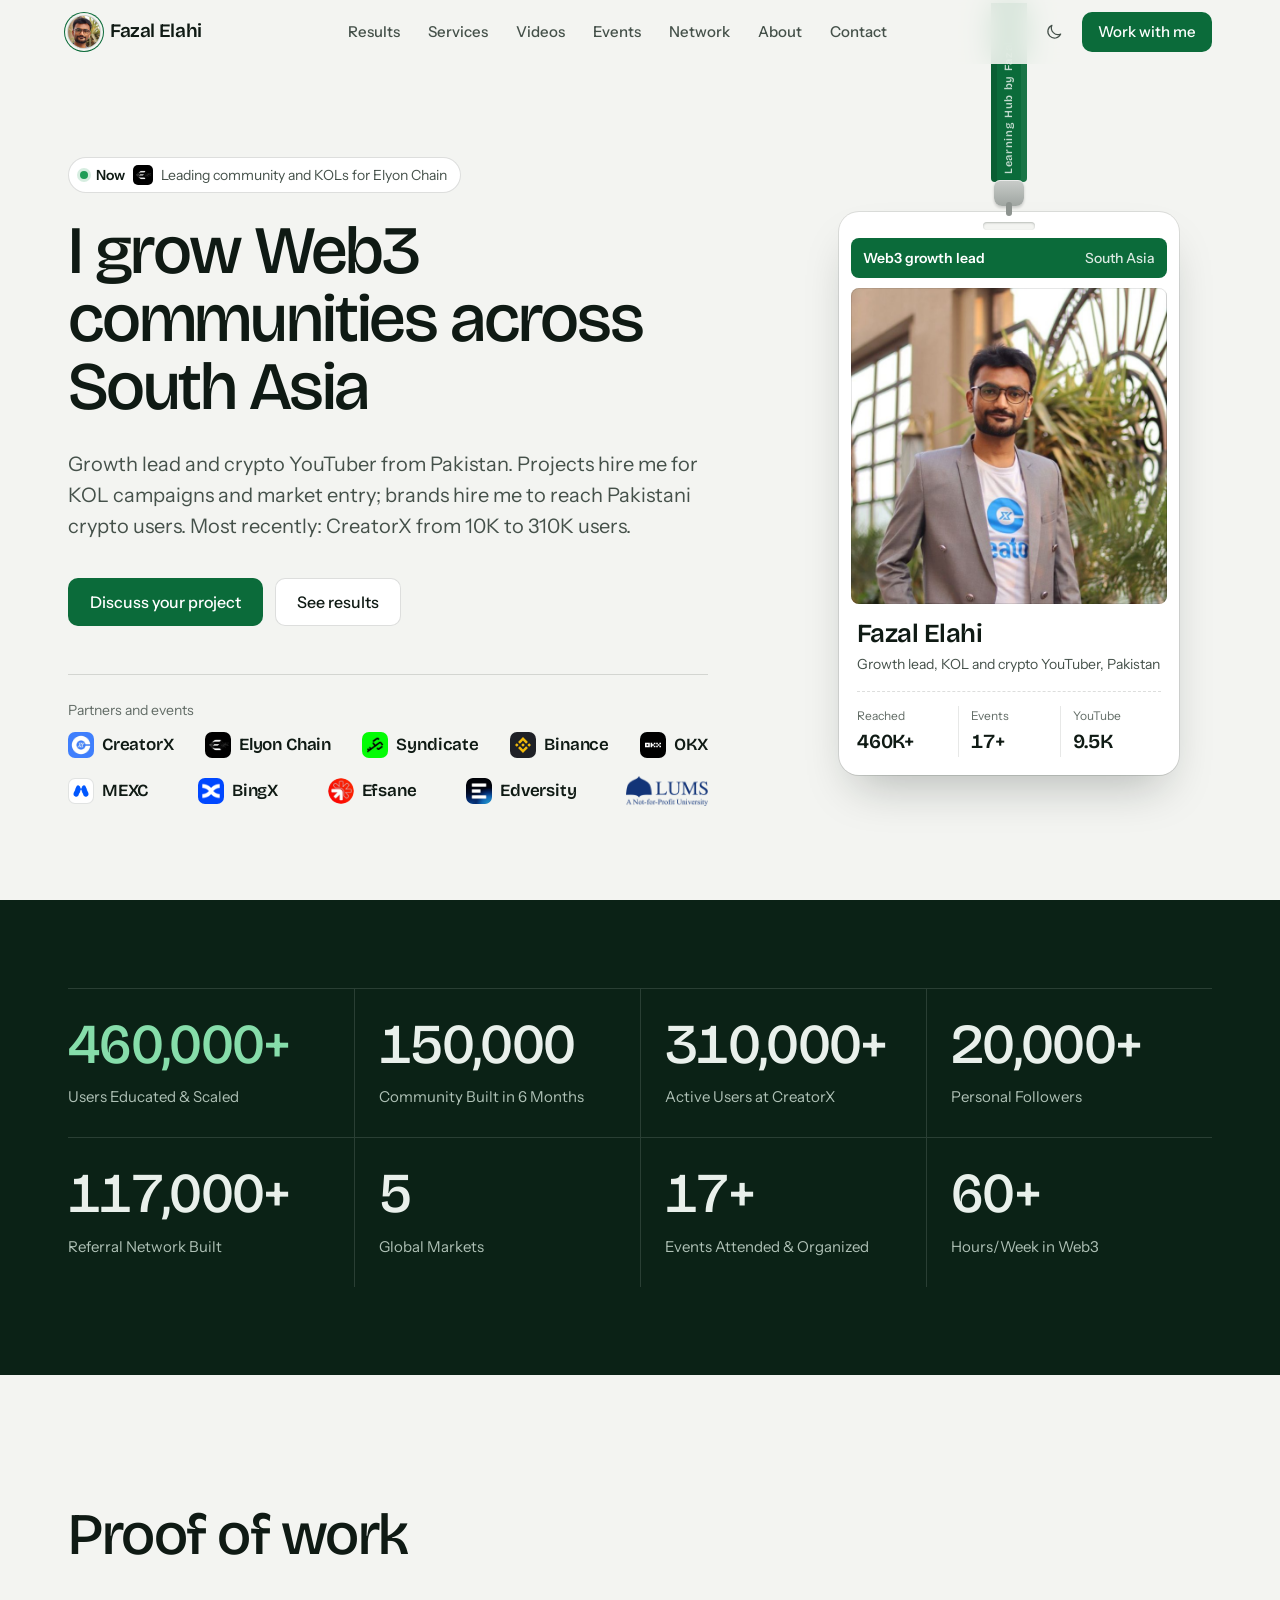
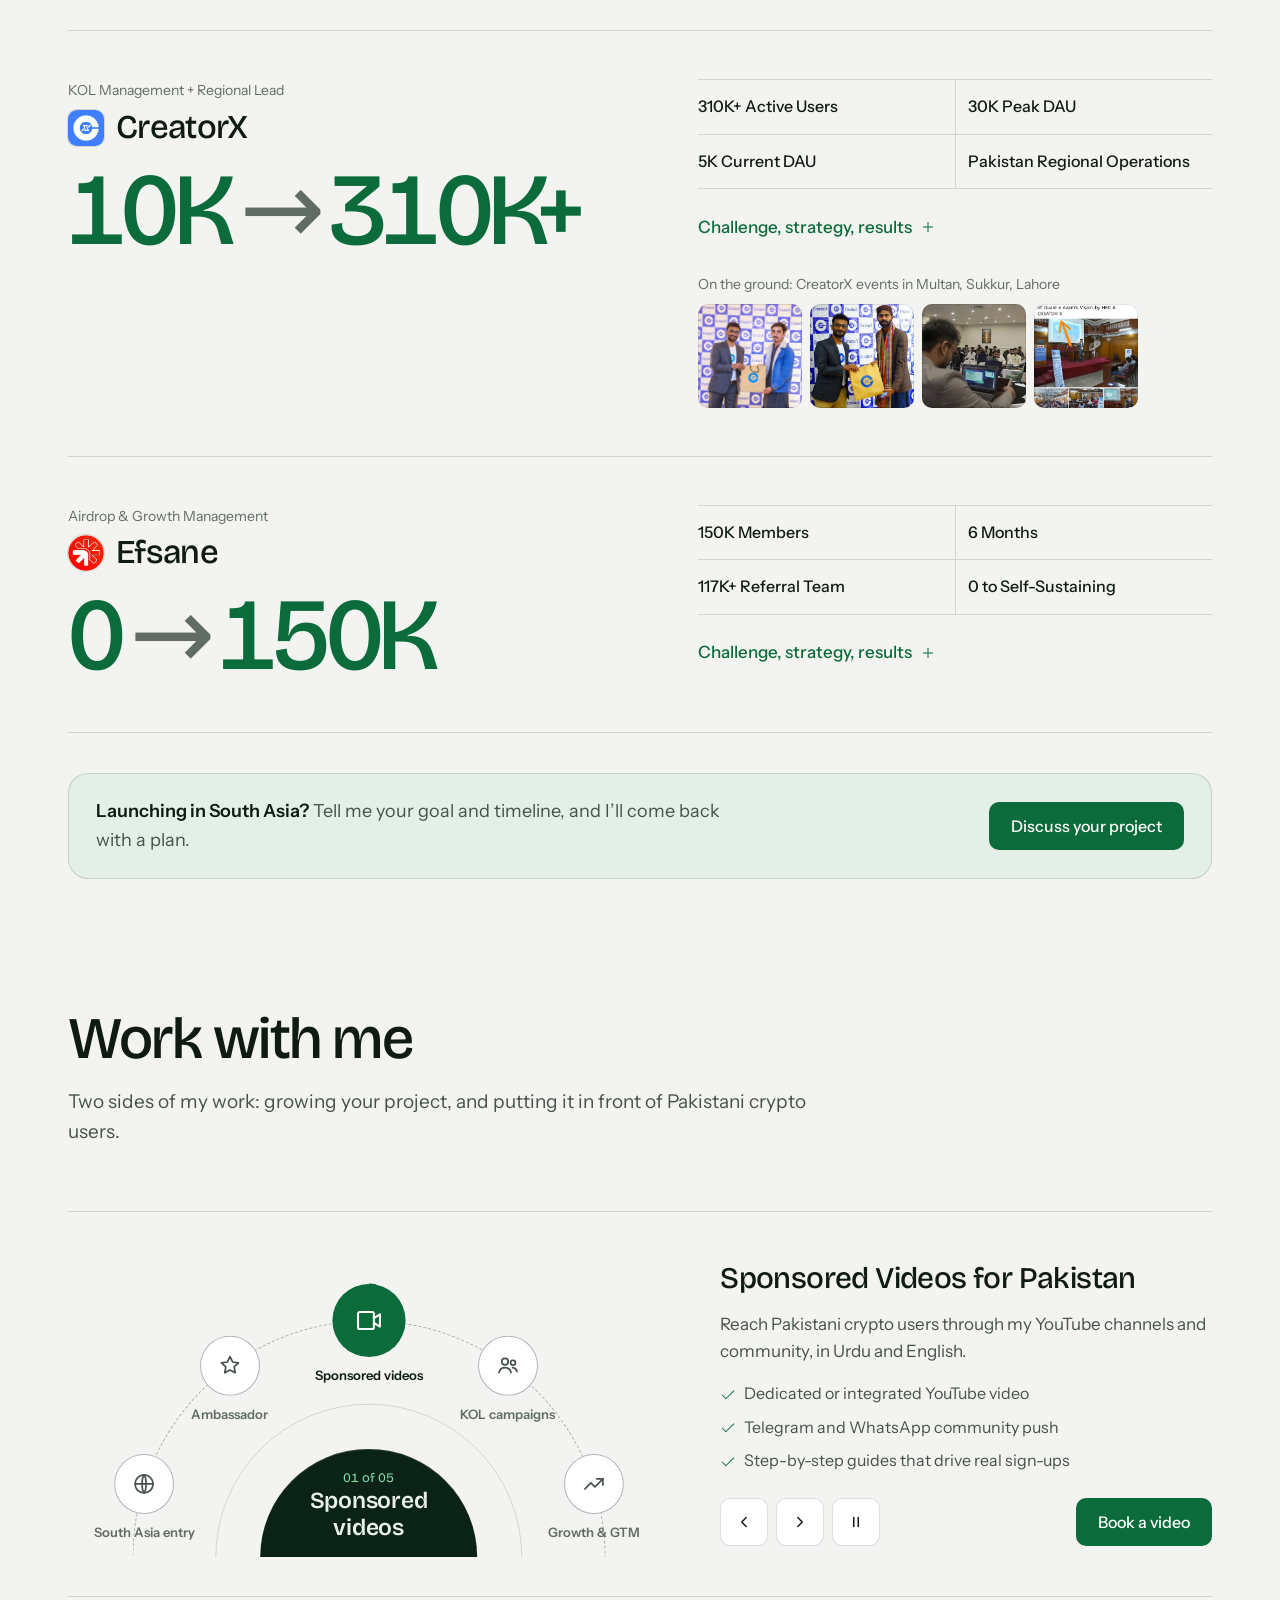
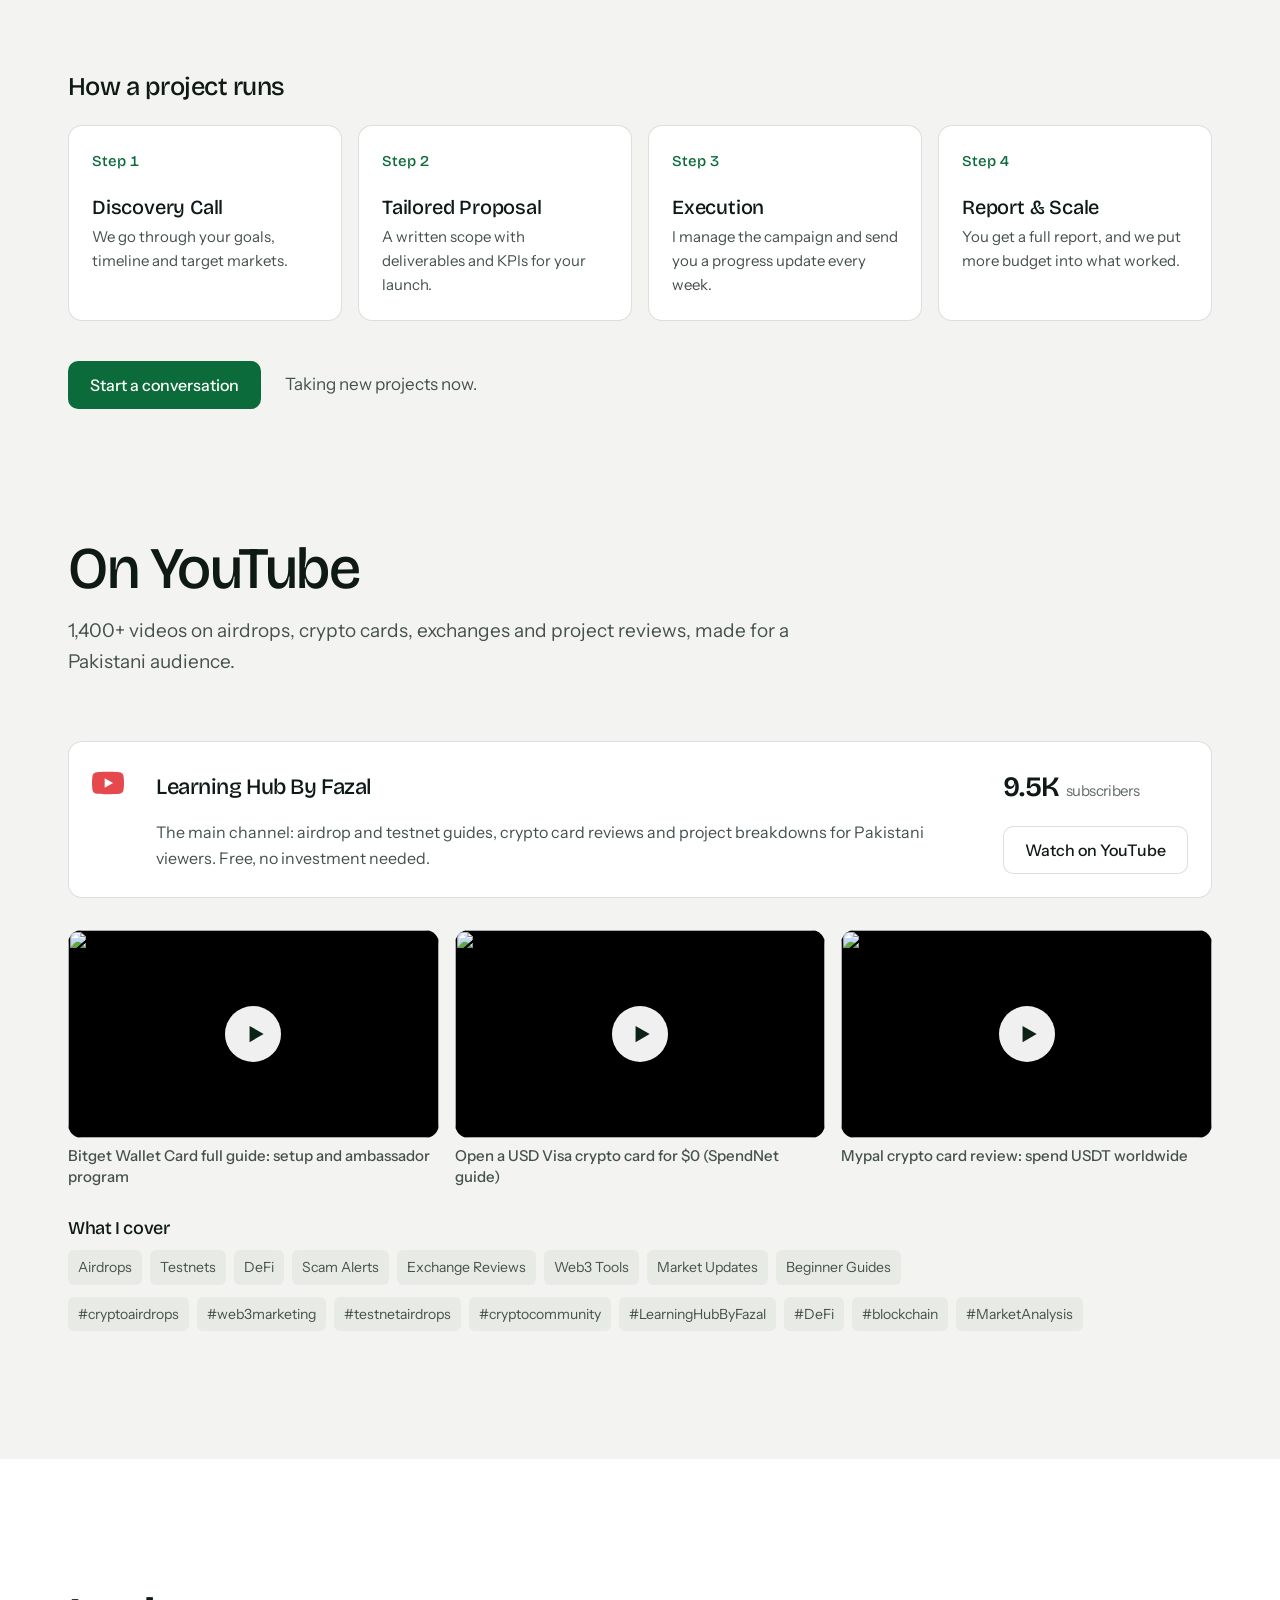
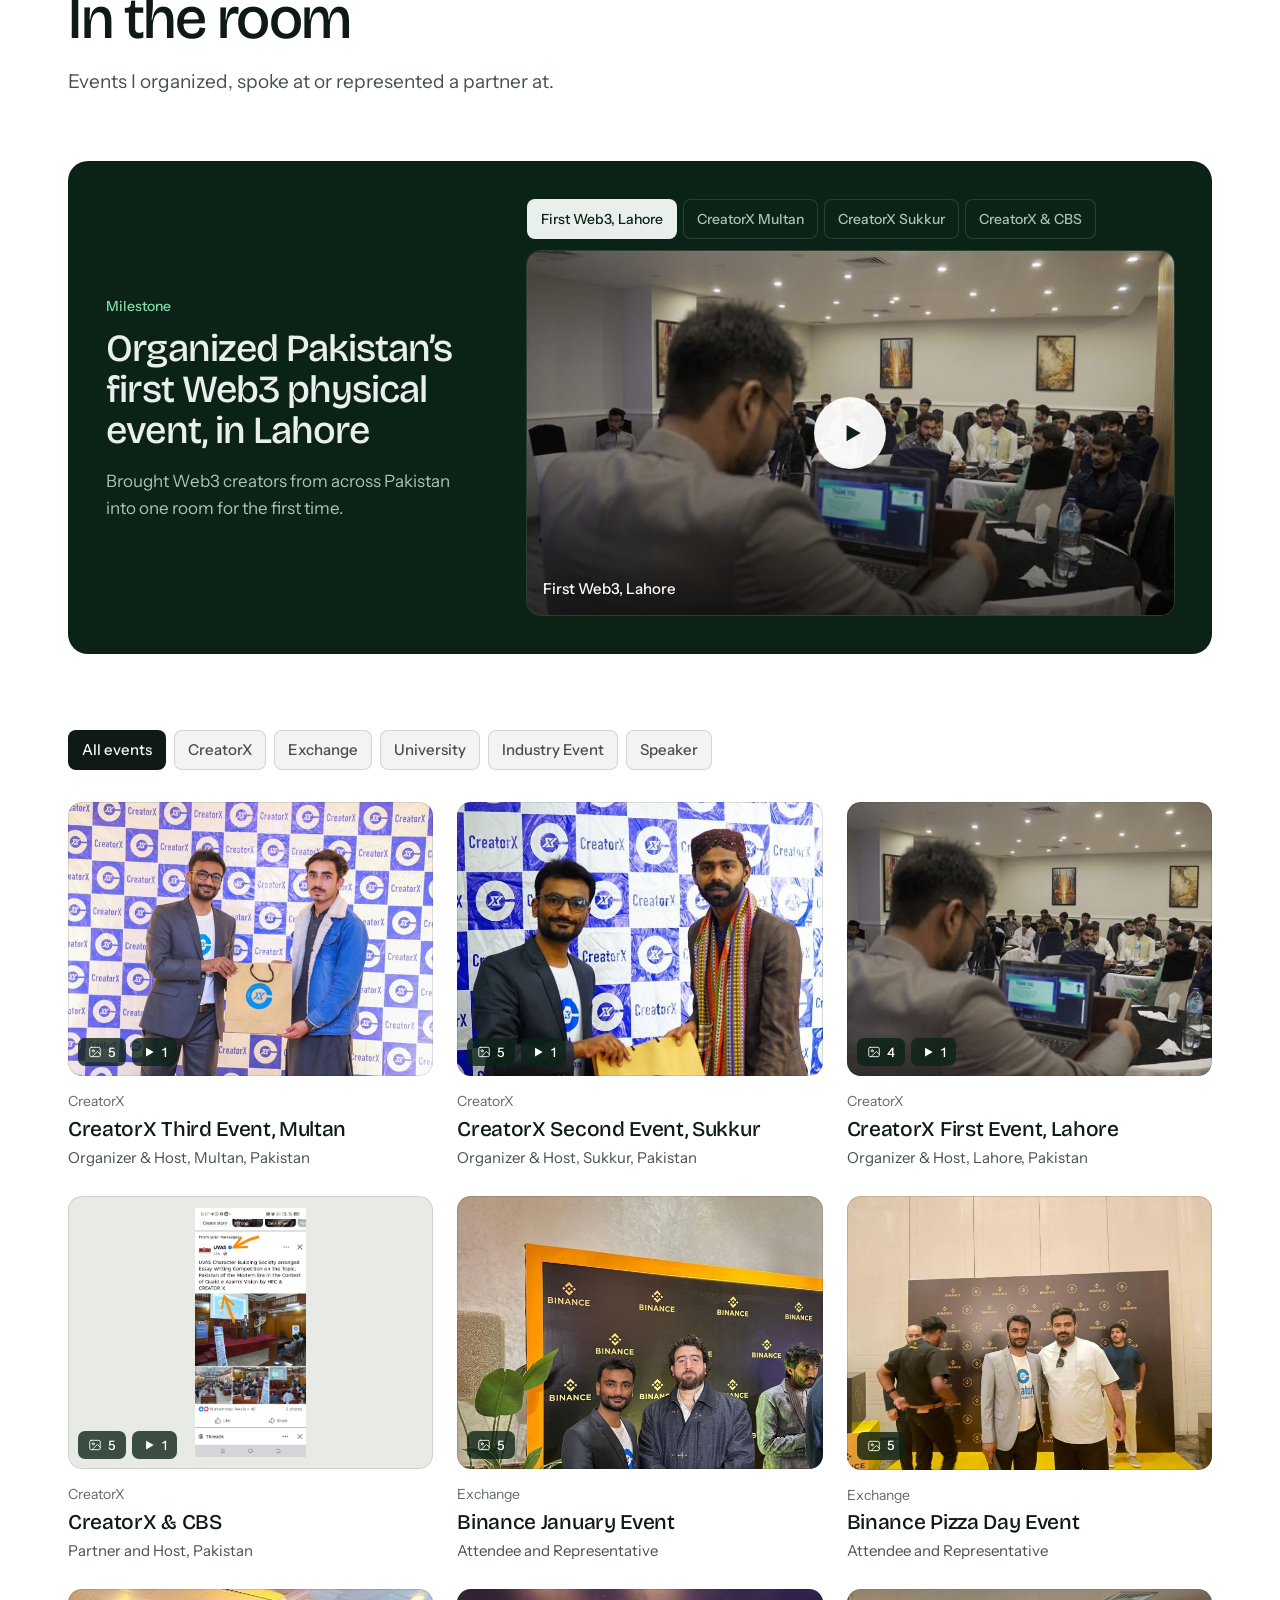
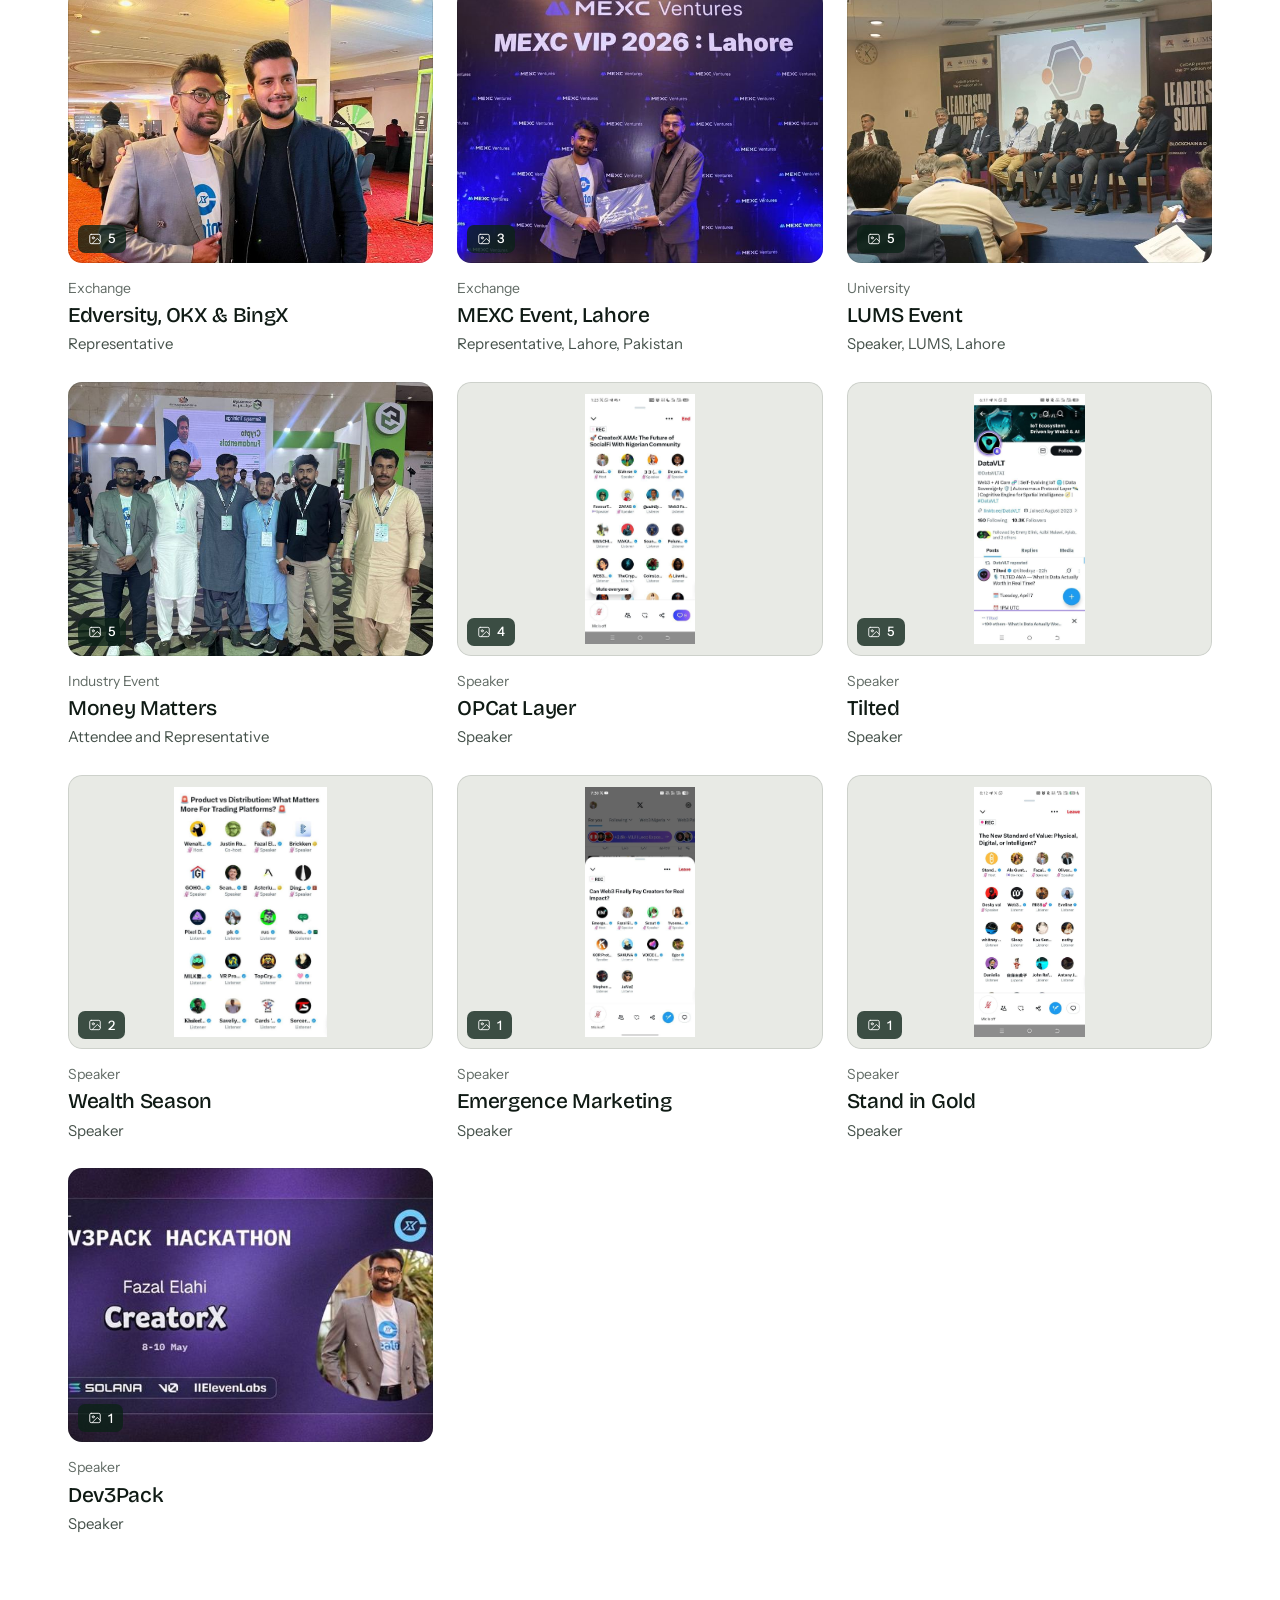
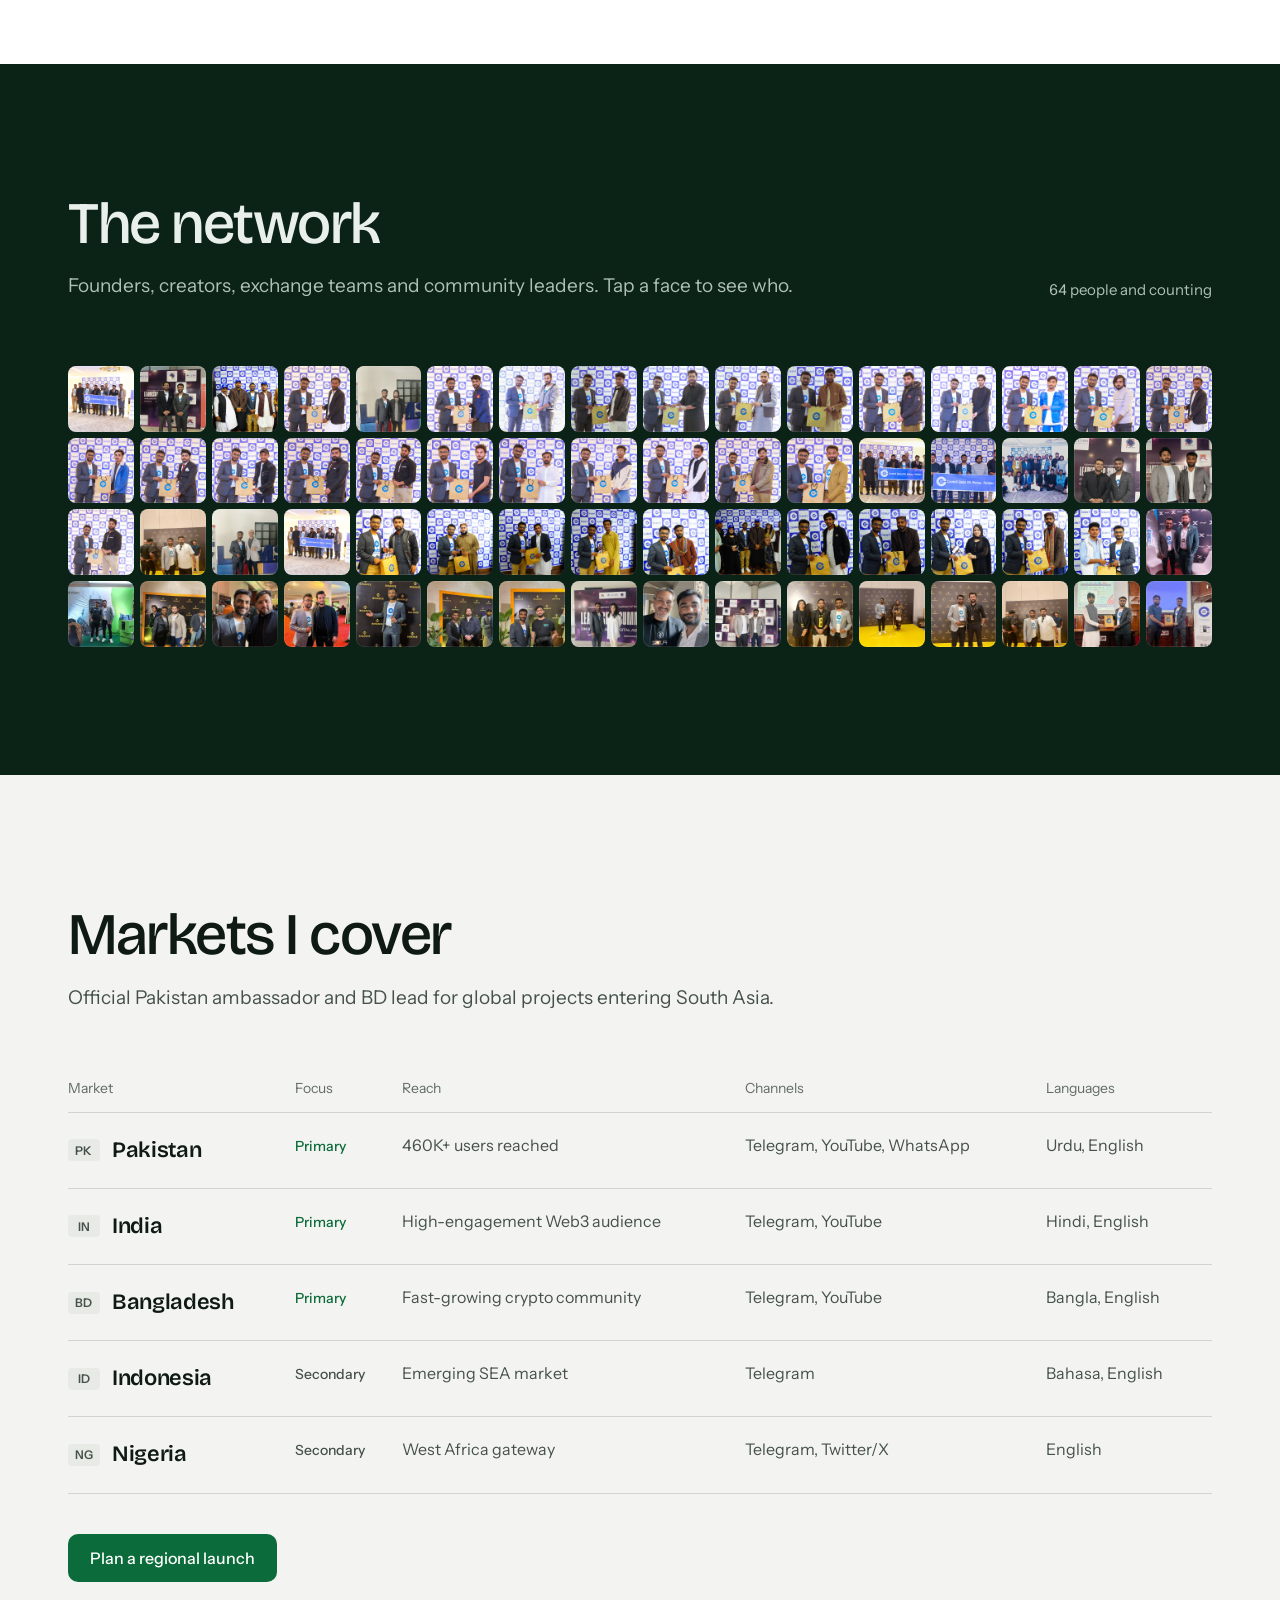
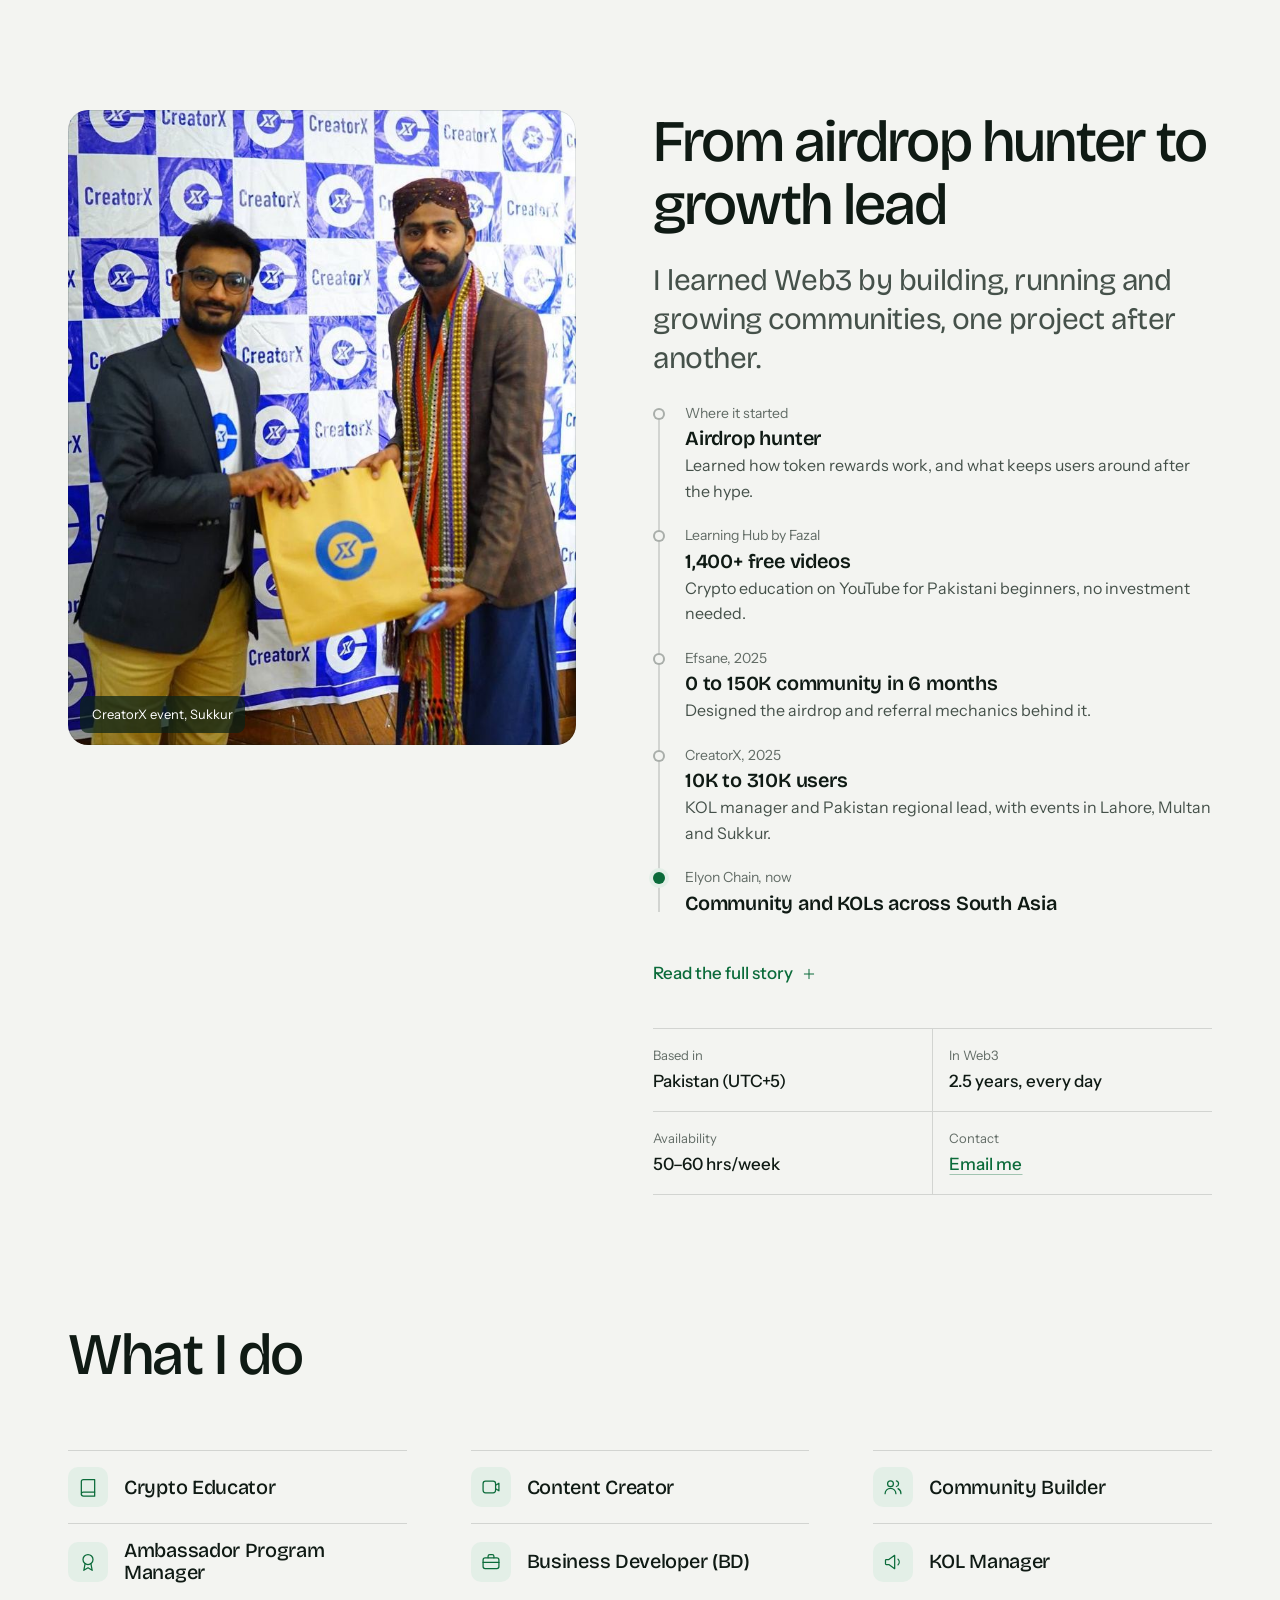
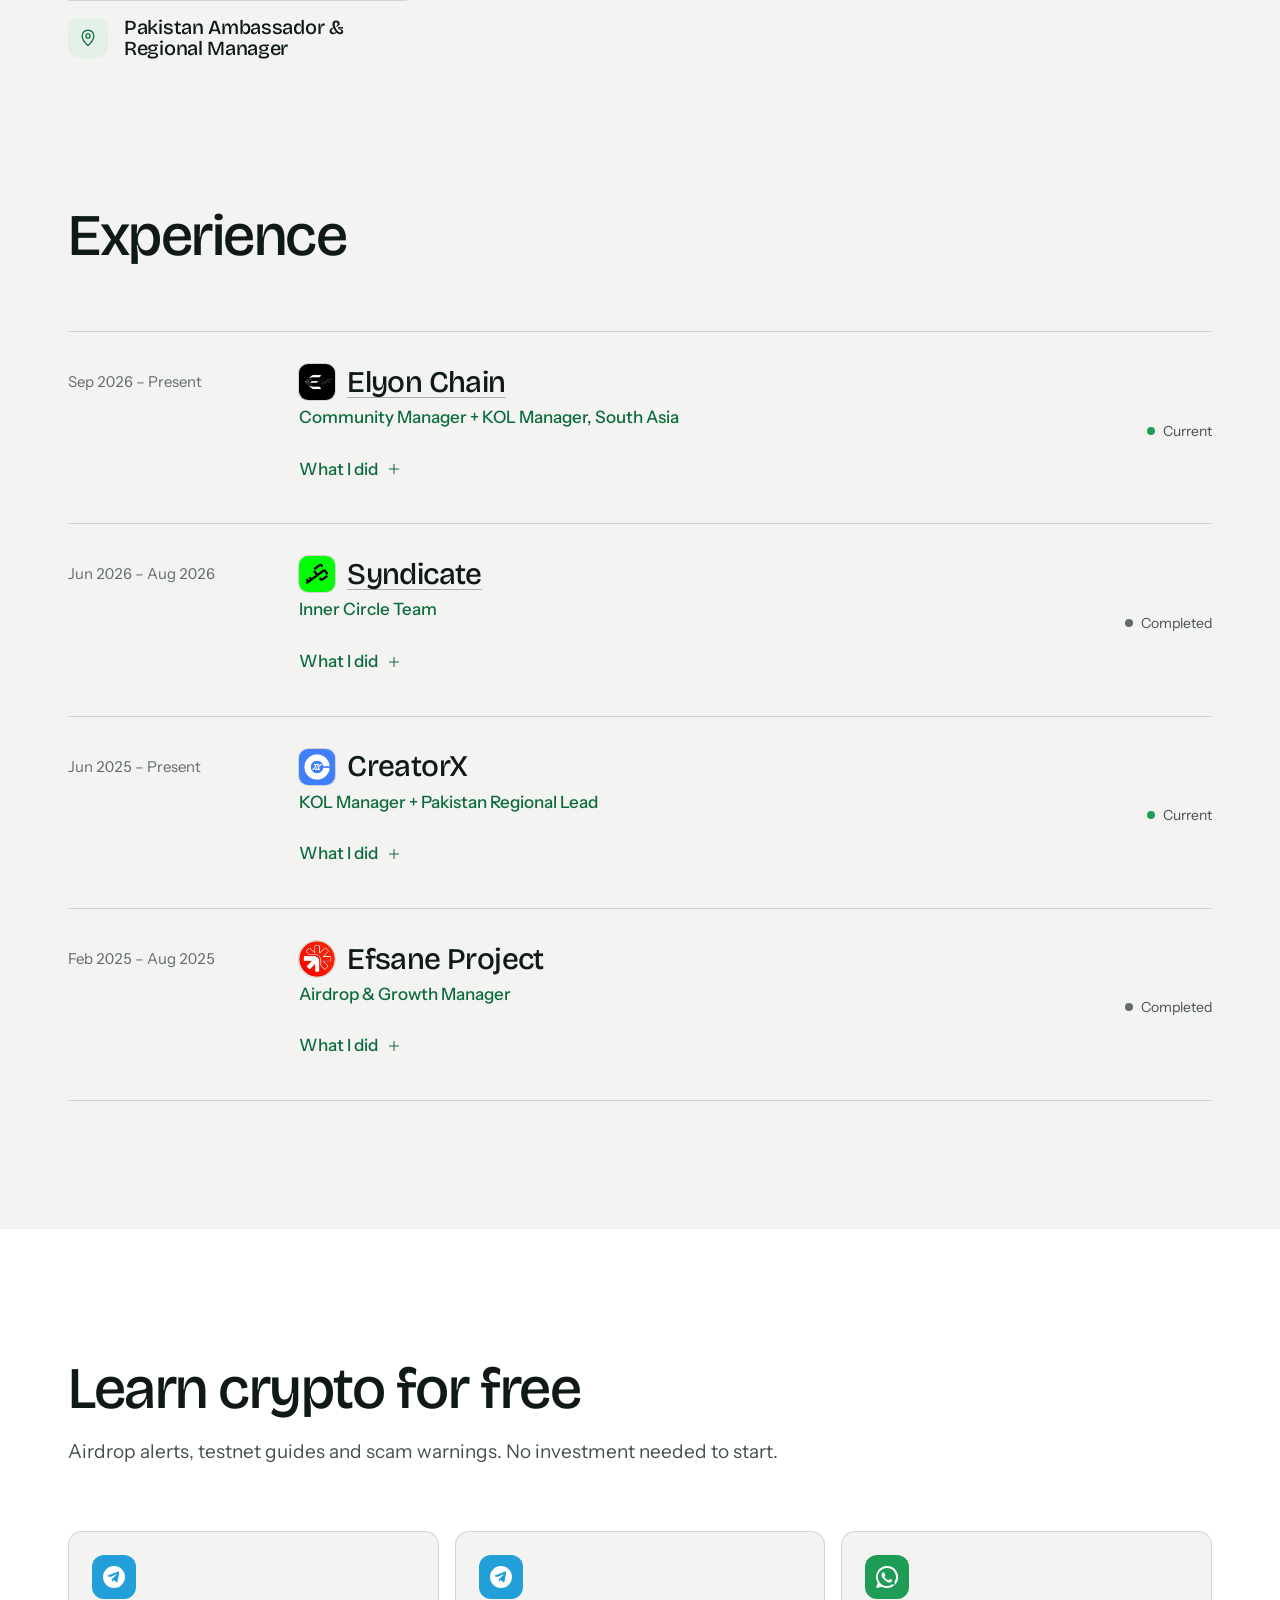
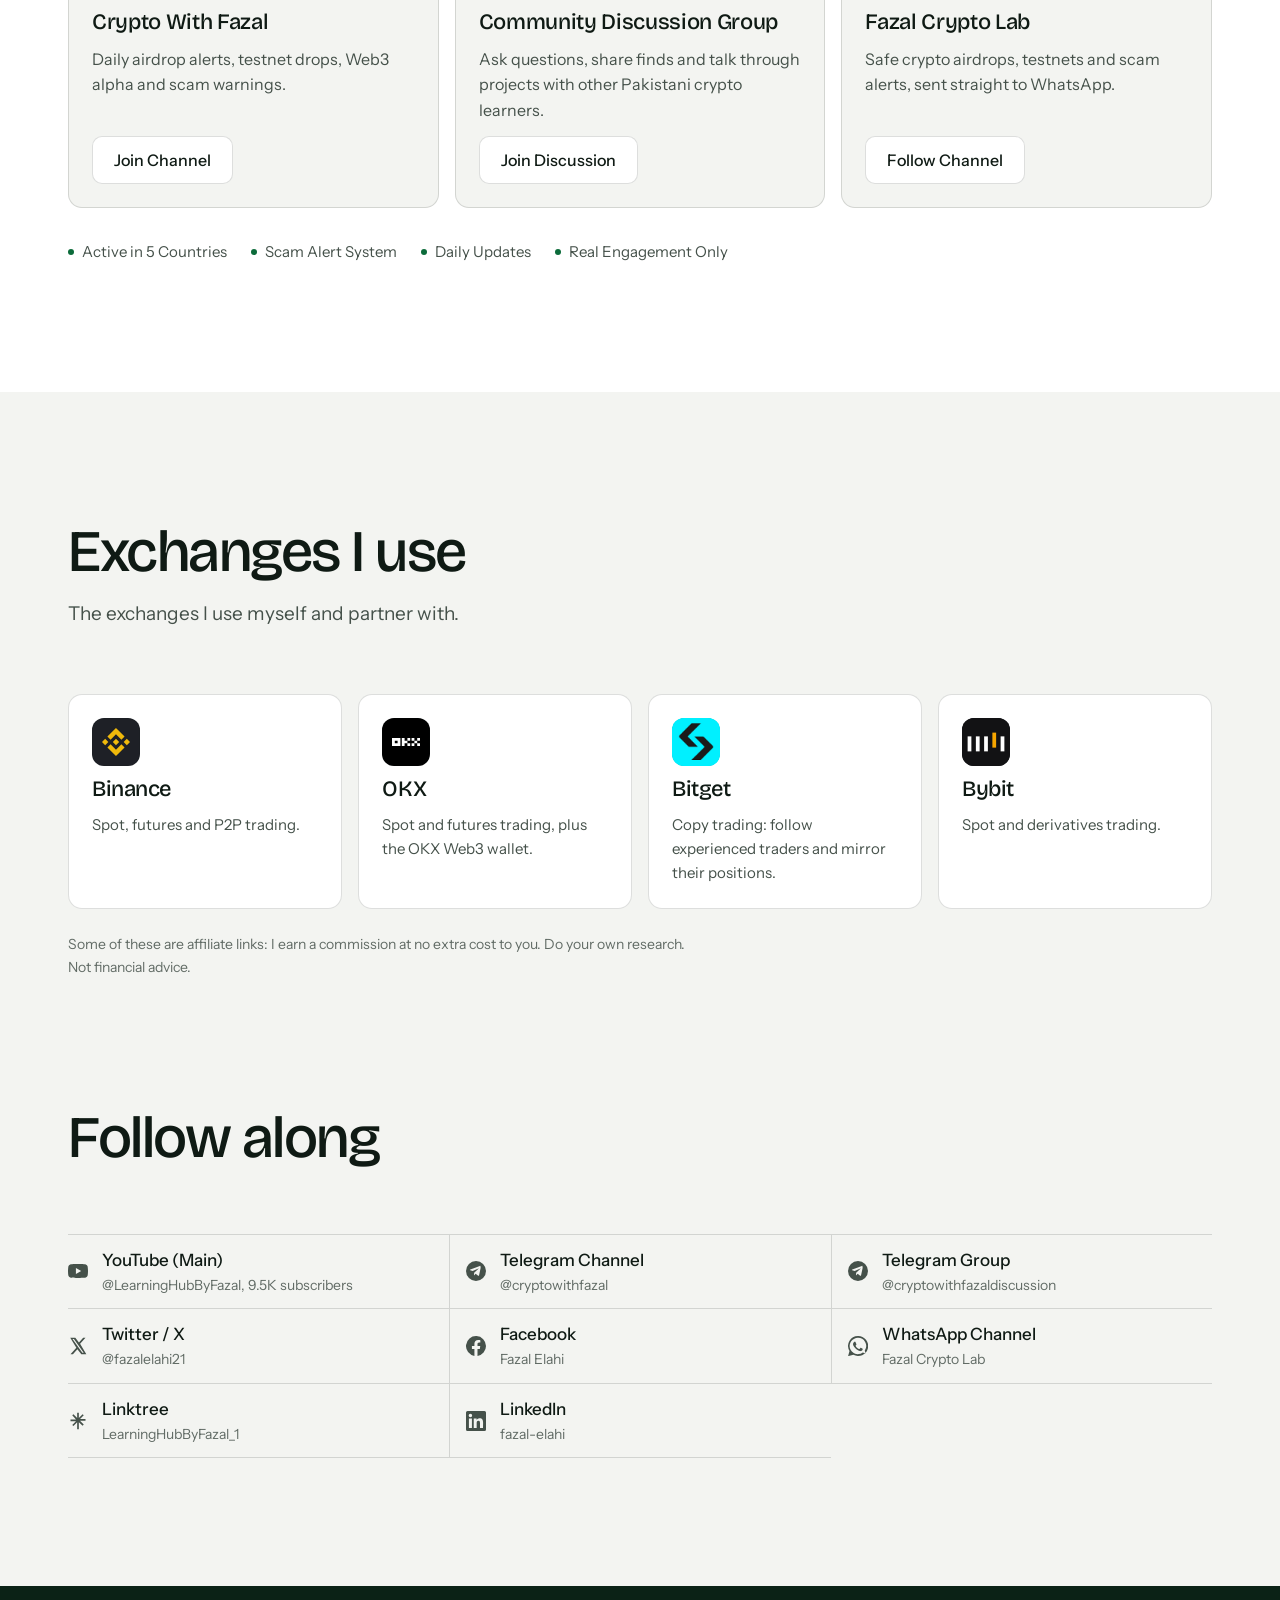
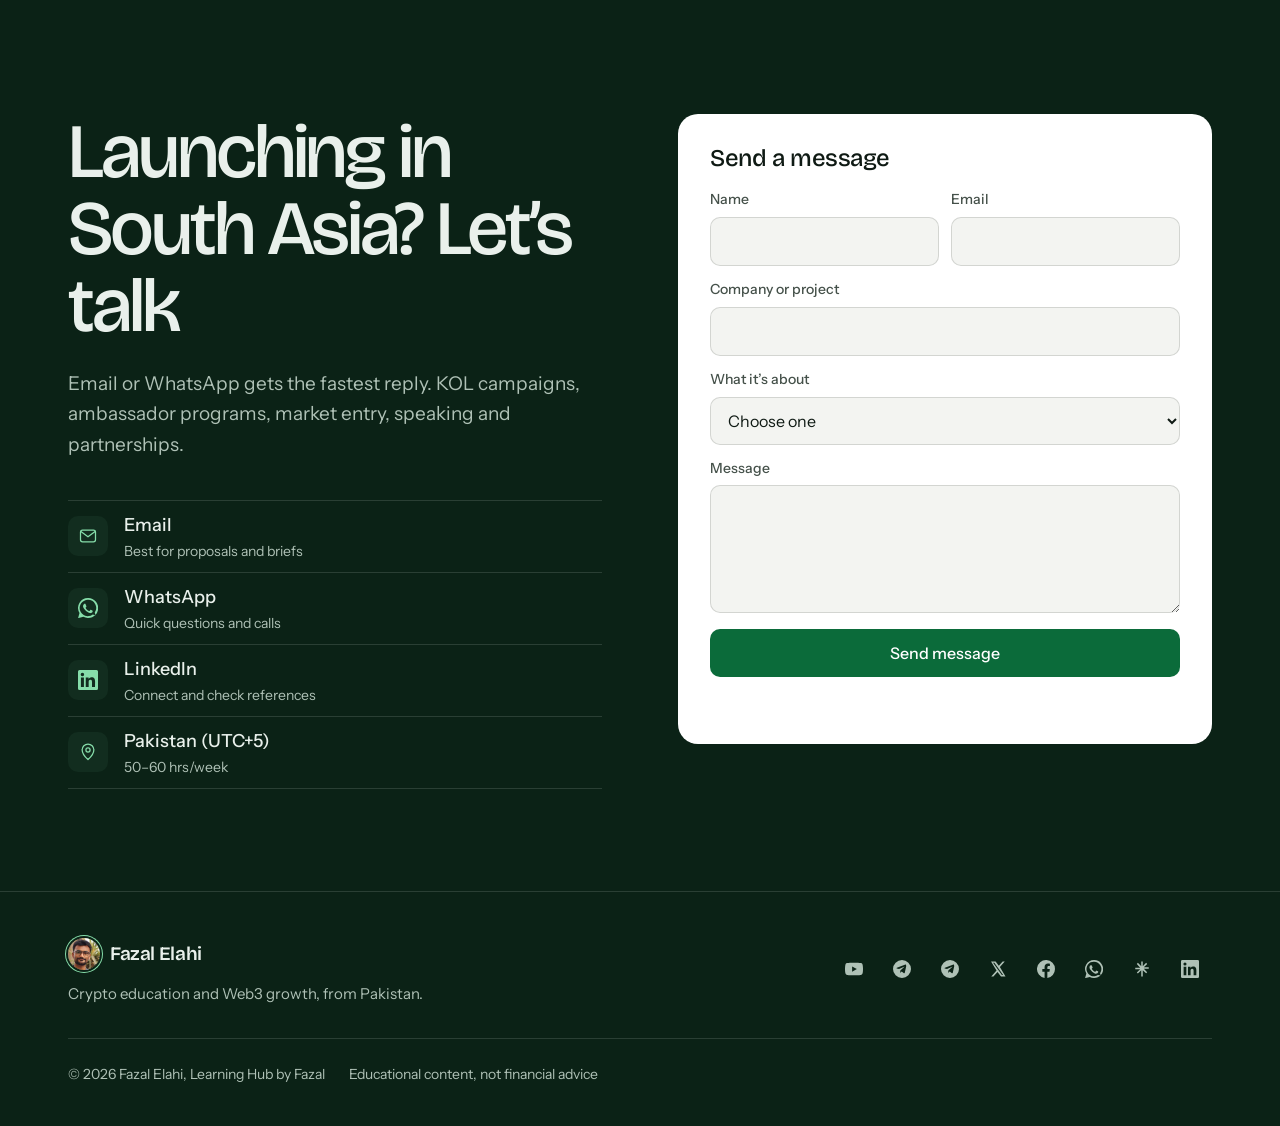
==== commit 92cf5366: "Render content immediately when the Supabase backend is unreachable render.js waits for Store.bootst" ====
--- a/index.html
+++ b/index.html
@@ -5,8 +5,8 @@
 <meta name="viewport" content="width=device-width, initial-scale=1.0, viewport-fit=cover">
 <meta name="theme-color" content="#F3F4F1">
 
-<title>Fazal Elahi — Crypto Educator, Content Creator & Web3 Growth Specialist | Pakistan</title>
-<meta name="description" content="Fazal Elahi is a Pakistani crypto educator and Web3 growth lead. KOL campaigns, ambassador programs and market entry for projects coming to Pakistan, India and Bangladesh. 460K+ users reached.">
+<title>Fazal Elahi: Crypto Educator & Web3 Growth Lead, Pakistan</title>
+<meta name="description" content="Pakistani crypto educator and Web3 growth lead, 460K+ users reached. KOL campaigns, ambassador programs and market entry in Pakistan, India and Bangladesh.">
 <link rel="canonical" href="https://fazalelahi.xyz/">
 <link rel="icon" href="favicon-32.png" type="image/png" sizes="32x32">
 <link rel="icon" href="favicon-192.png" type="image/png" sizes="192x192">
@@ -114,7 +114,7 @@
 
 :focus-visible{outline:2px solid var(--accent);outline-offset:3px;border-radius:4px}
 .dark :focus-visible{outline-color:var(--mint)}
-.skip{position:absolute;left:-9999px;top:8px;z-index:9999;background:var(--ink);color:#fff;padding:12px 16px;border-radius:var(--r-sm)}
+.skip{position:absolute;left:-9999px;top:8px;z-index:9999;background:var(--ink);color:var(--bg);padding:12px 16px;border-radius:var(--r-sm)}
 .skip:focus{left:8px}
 
 .wrap{max-width:1240px;margin:0 auto;padding-inline:var(--pad)}
@@ -826,7 +826,7 @@
 .dock a{display:inline-flex;align-items:center;justify-content:center;gap:8px;height:48px;padding:0 18px;border-radius:24px;font-weight:500;font-size:15px;
   box-shadow:0 8px 24px -8px rgba(15,26,20,.45);transition:background-color .16s var(--ease)}
 .dock a svg{width:20px;height:20px}
-.dock-wa{background:#1F9D57;color:#fff}
+.dock-wa{background:#178048;color:#fff}
 .dock-wa:hover{background:#198549}
 .dock-mail{background:#0F1A14;color:#fff;box-shadow:0 8px 24px -8px rgba(15,26,20,.45),inset 0 0 0 1px rgba(255,255,255,.14)}
 .dock-mail:hover{background:#000}
@@ -1251,7 +1251,7 @@
 <script defer src="https://cdn.jsdelivr.net/npm/gsap@3.13.0/dist/gsap.min.js"></script>
 <script defer src="https://cdn.jsdelivr.net/npm/gsap@3.13.0/dist/Flip.min.js"></script>
 <script defer src="https://cdn.jsdelivr.net/npm/@supabase/supabase-js@2"></script>
-<script defer src="data.js?v=20261128d"></script>
+<script defer src="data.js?v=20261128f"></script>
 <script defer src="render.js?v=20261128b"></script>
 <!-- Vercel Web Analytics + Speed Insights (cookieless). Production host only, so local/preview runs stay quiet. -->
 <script>
